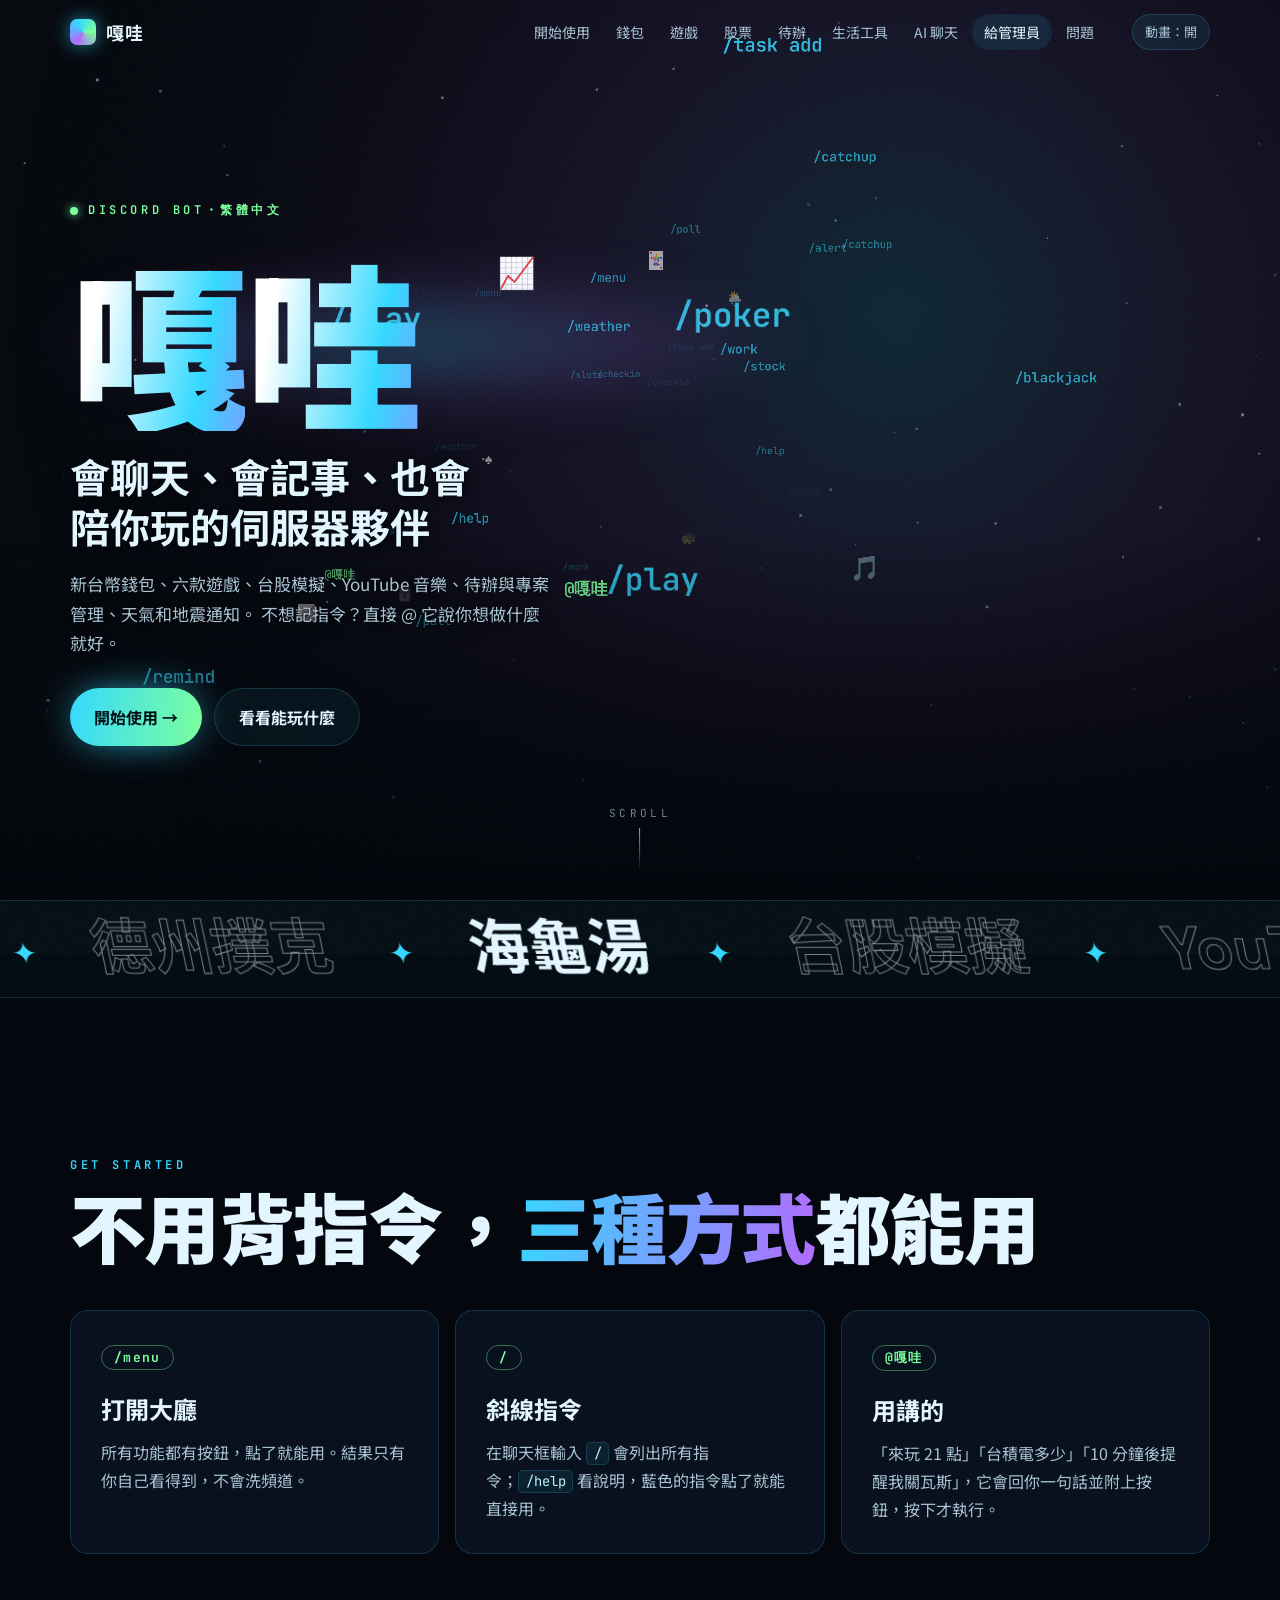
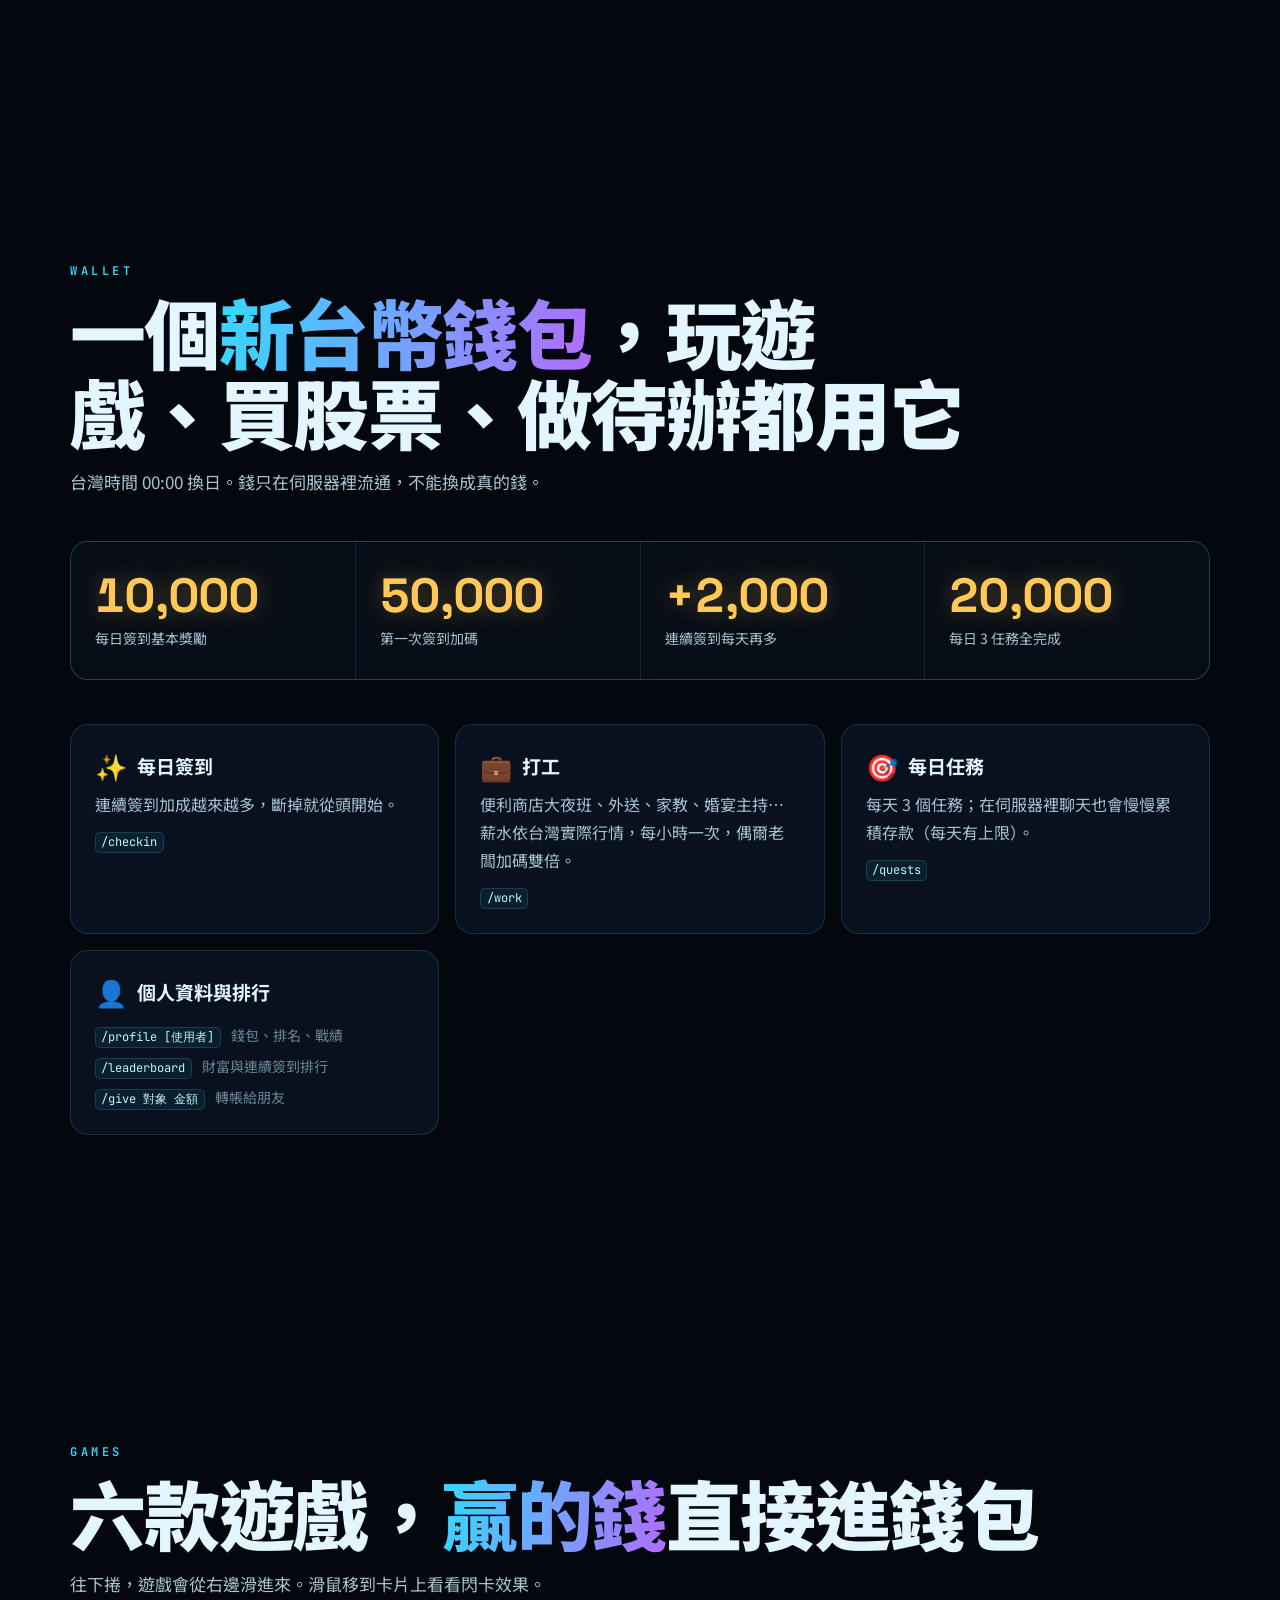
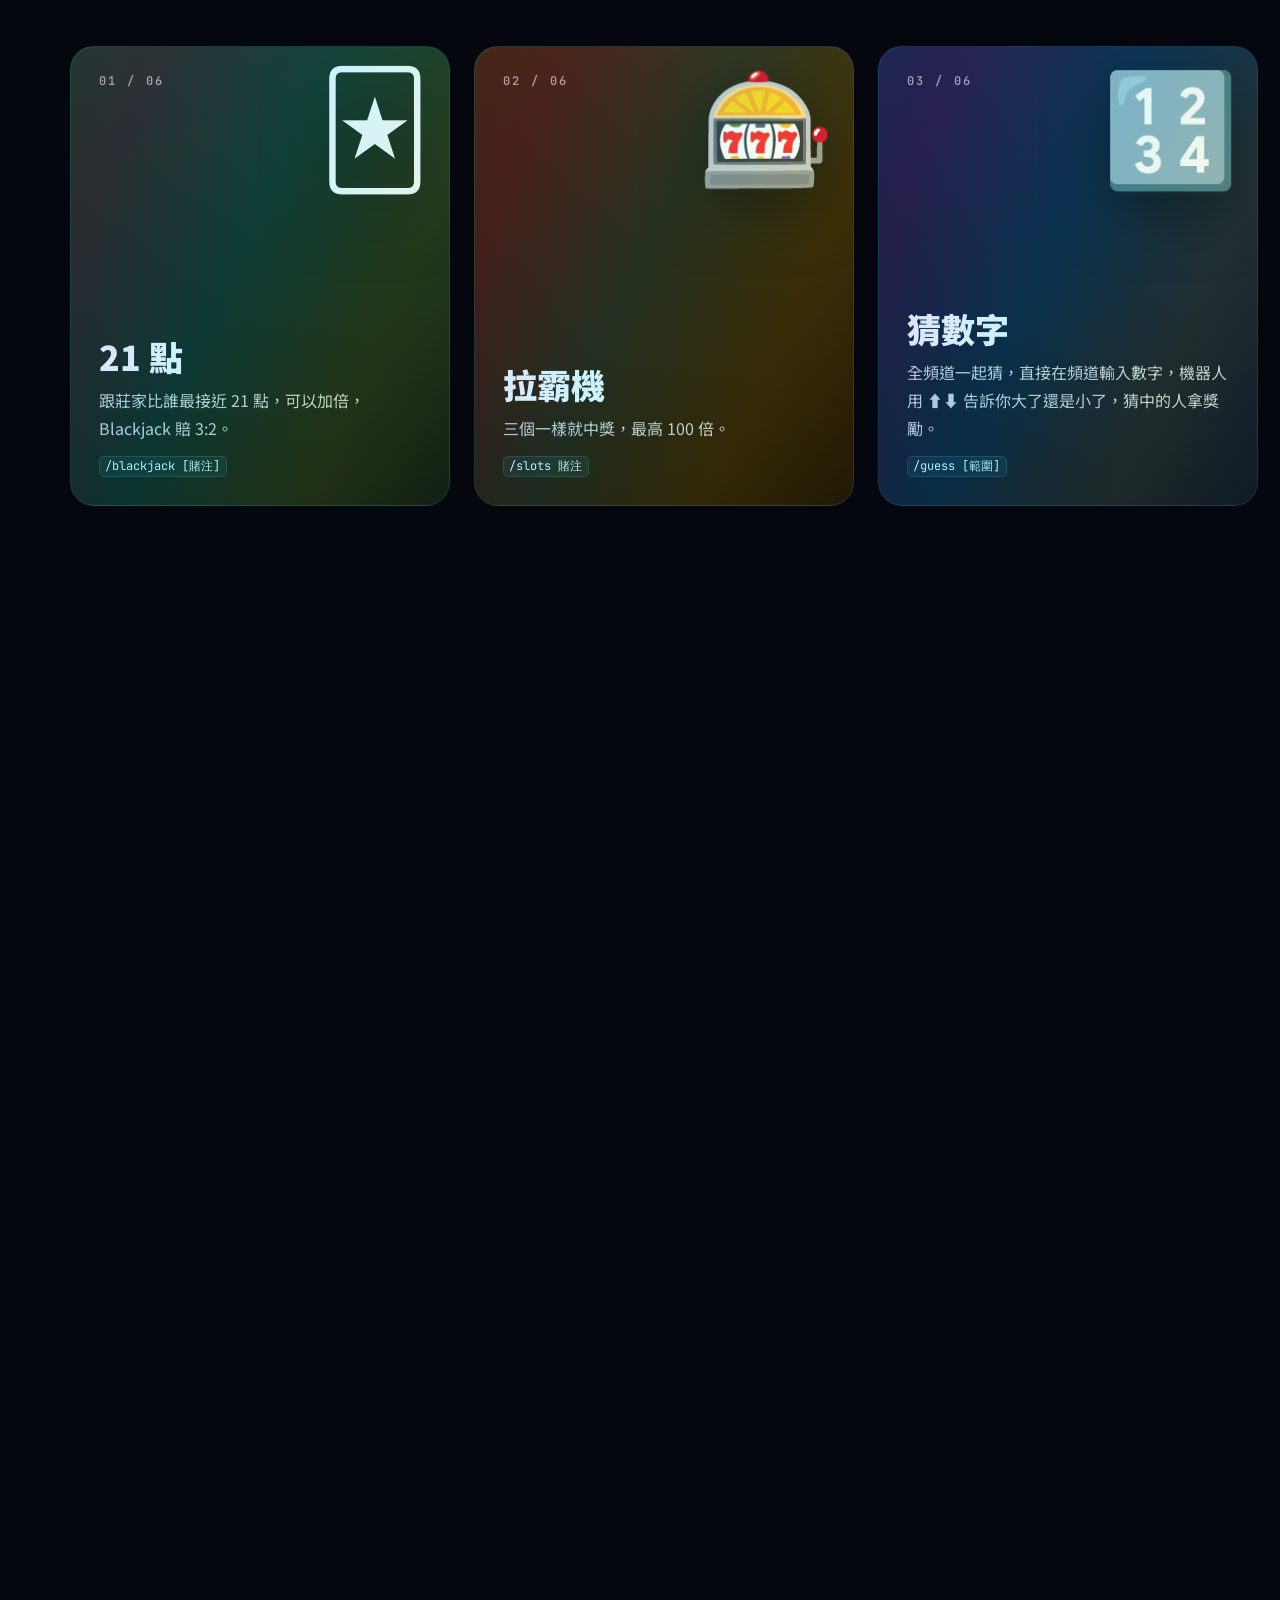
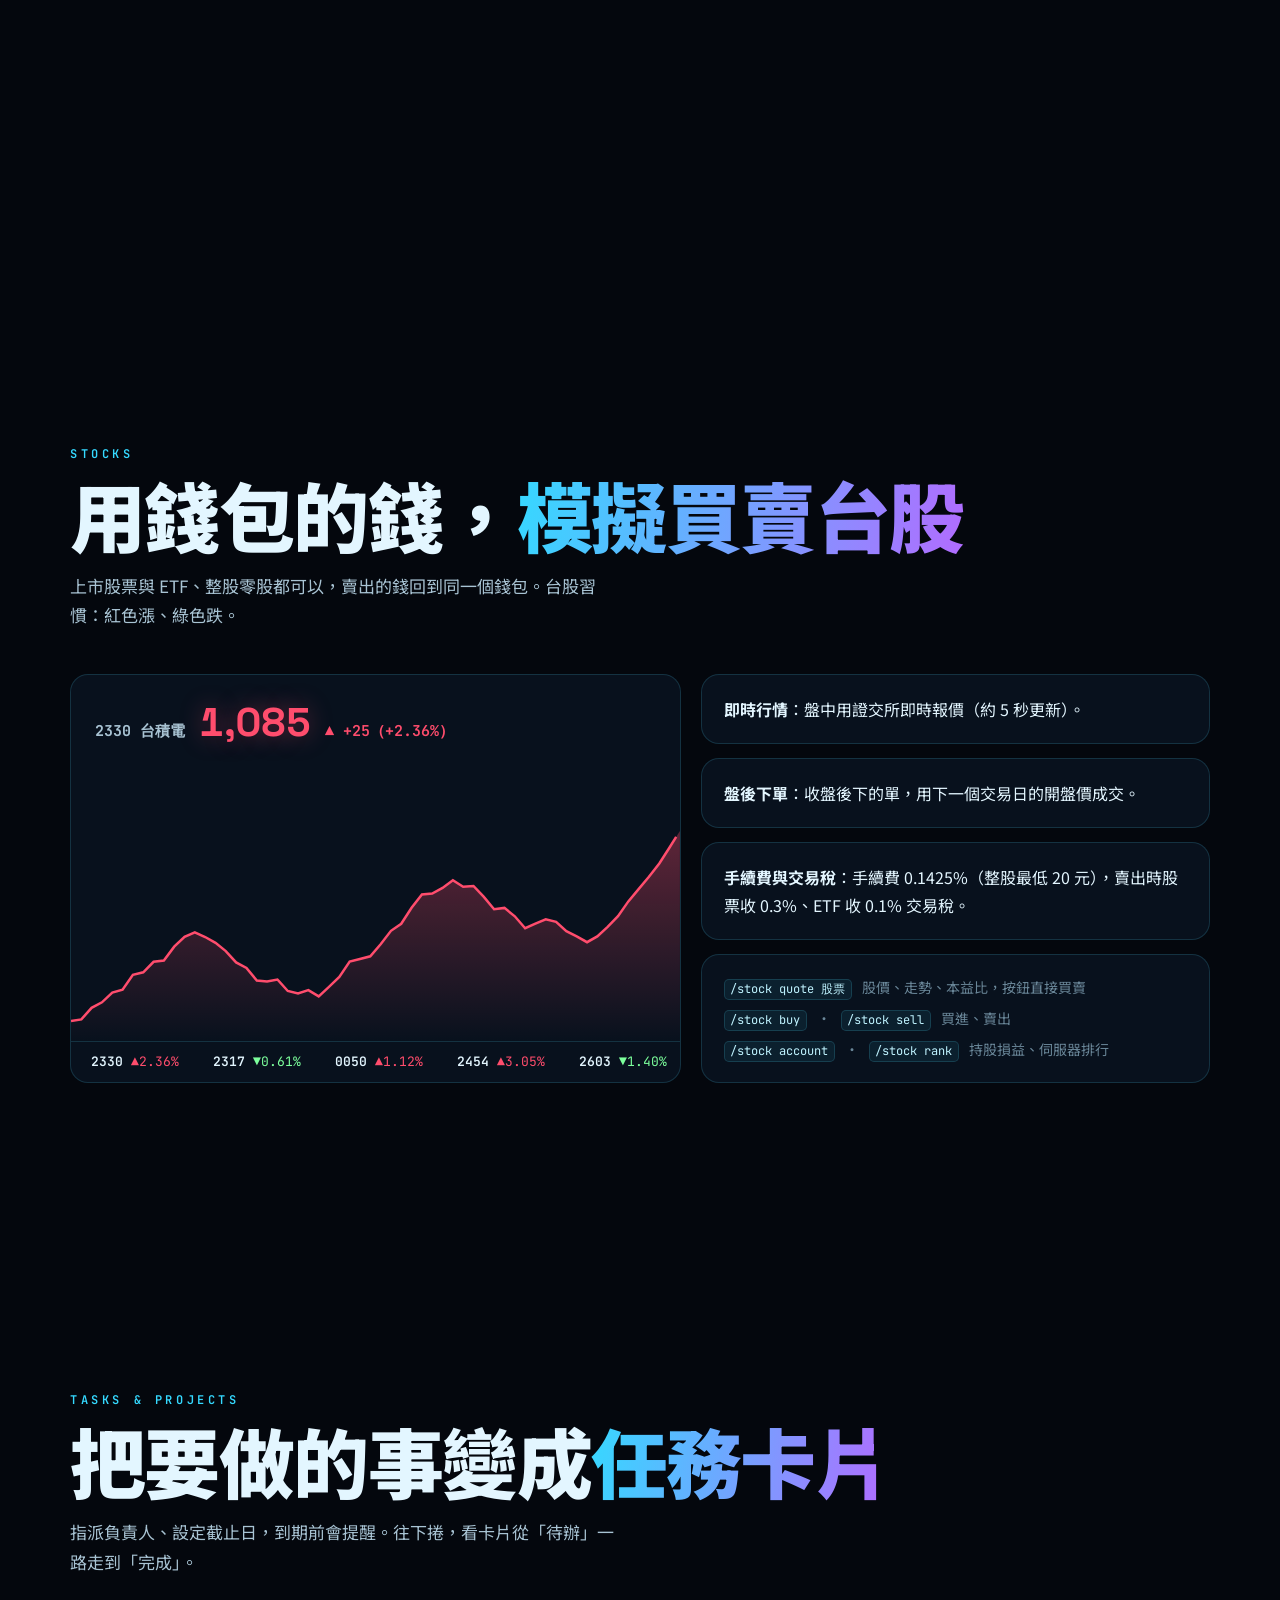
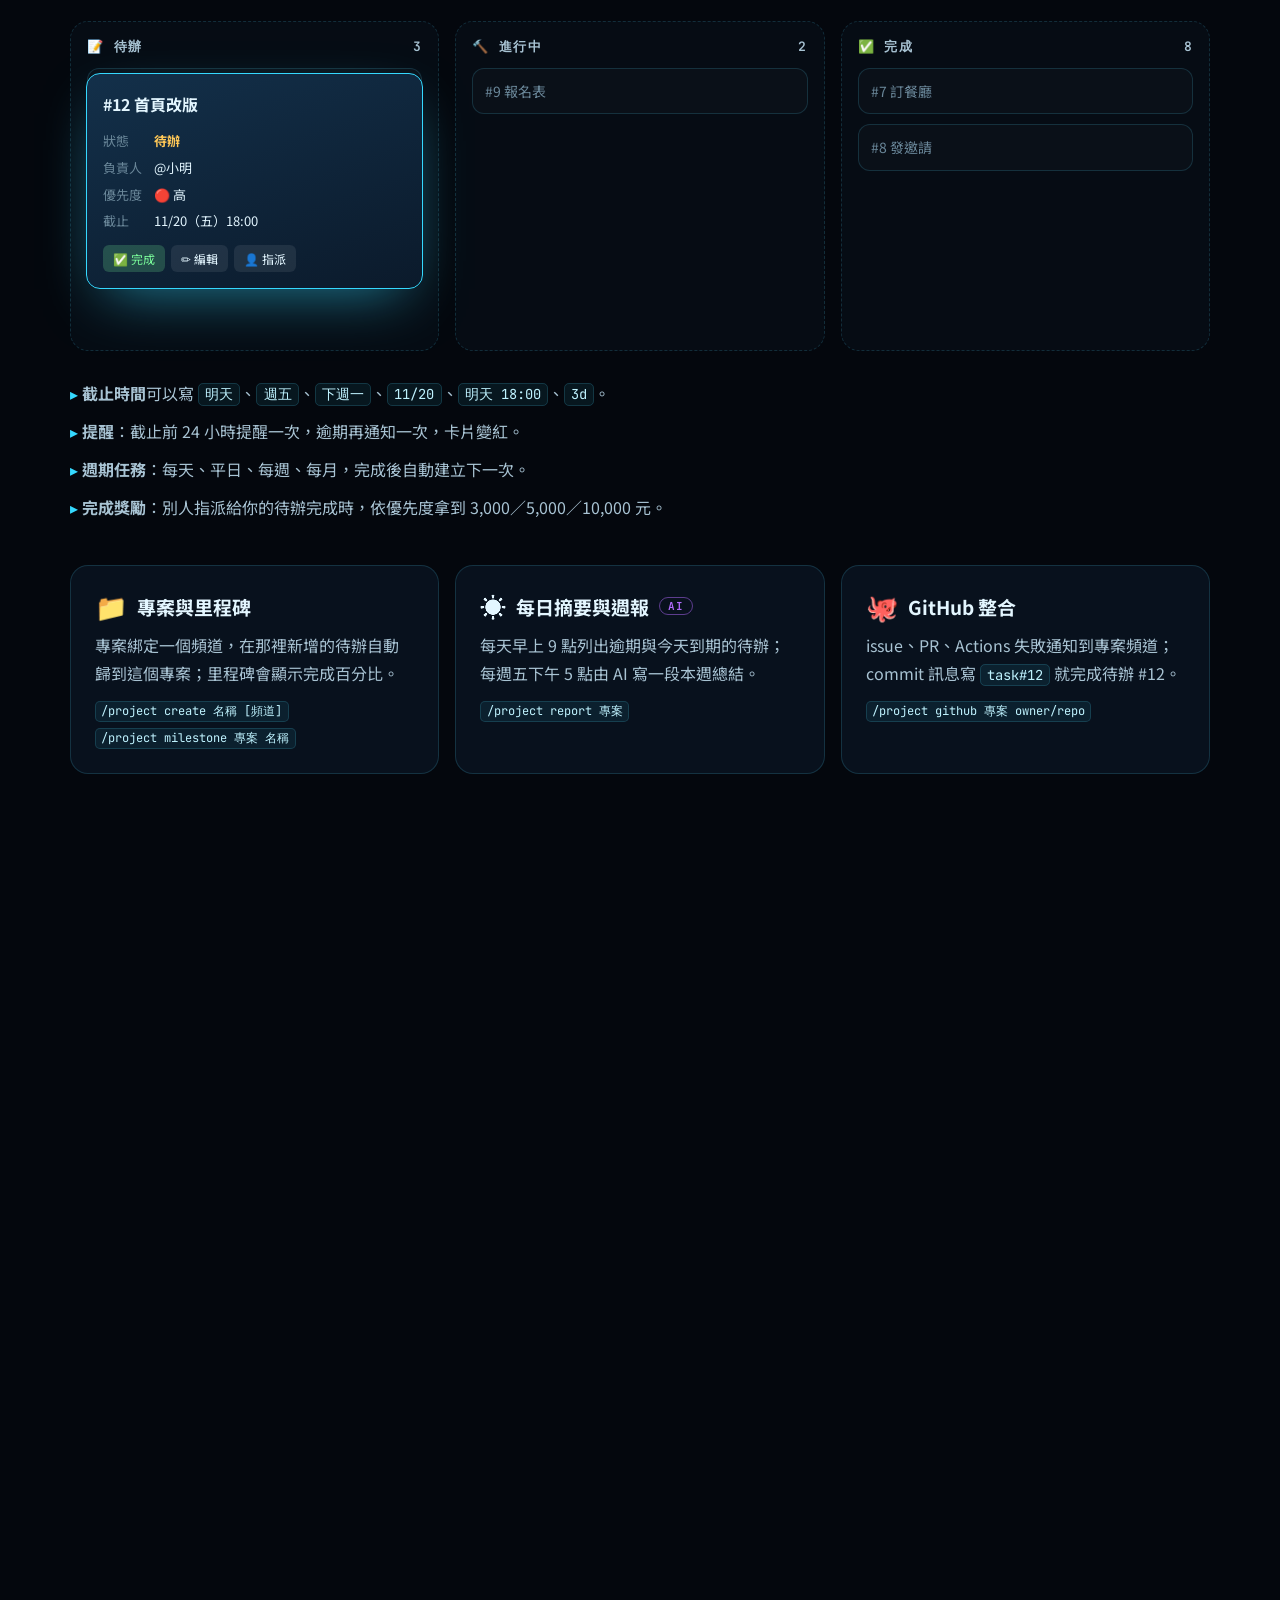
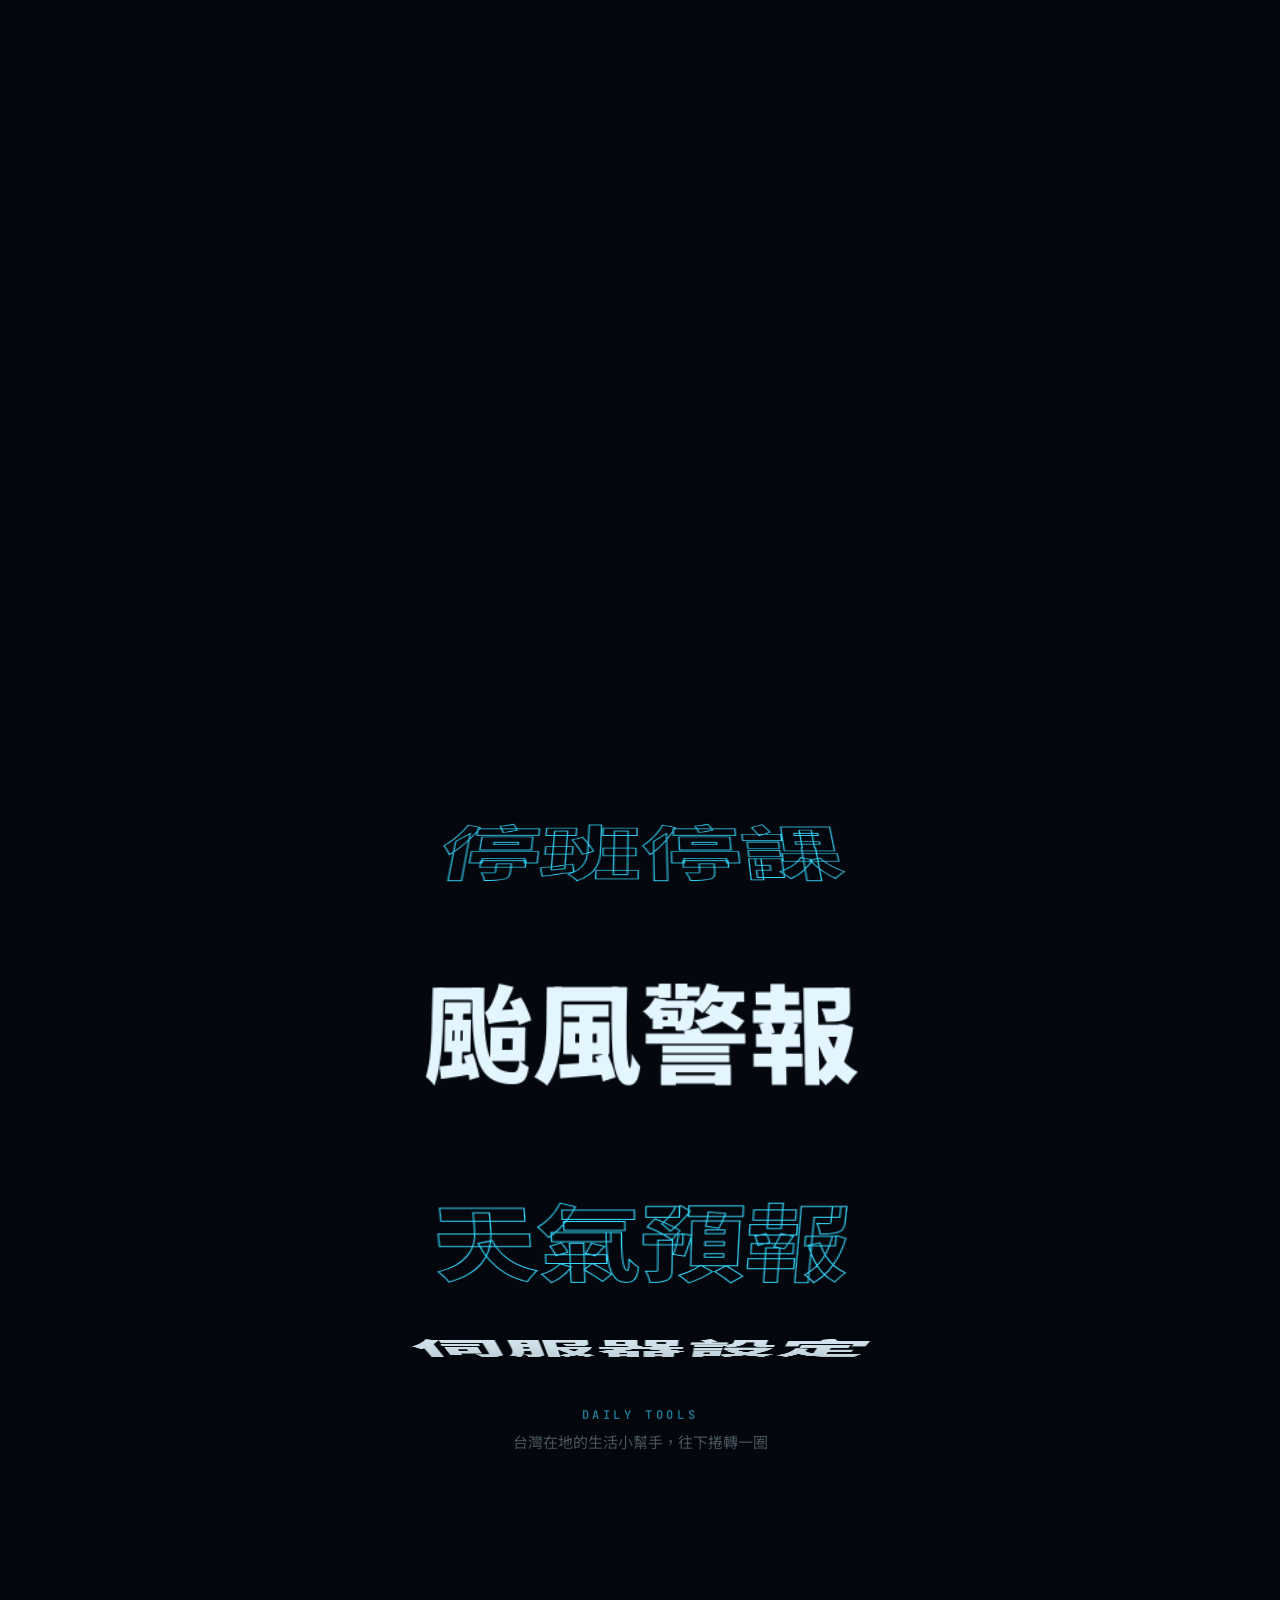
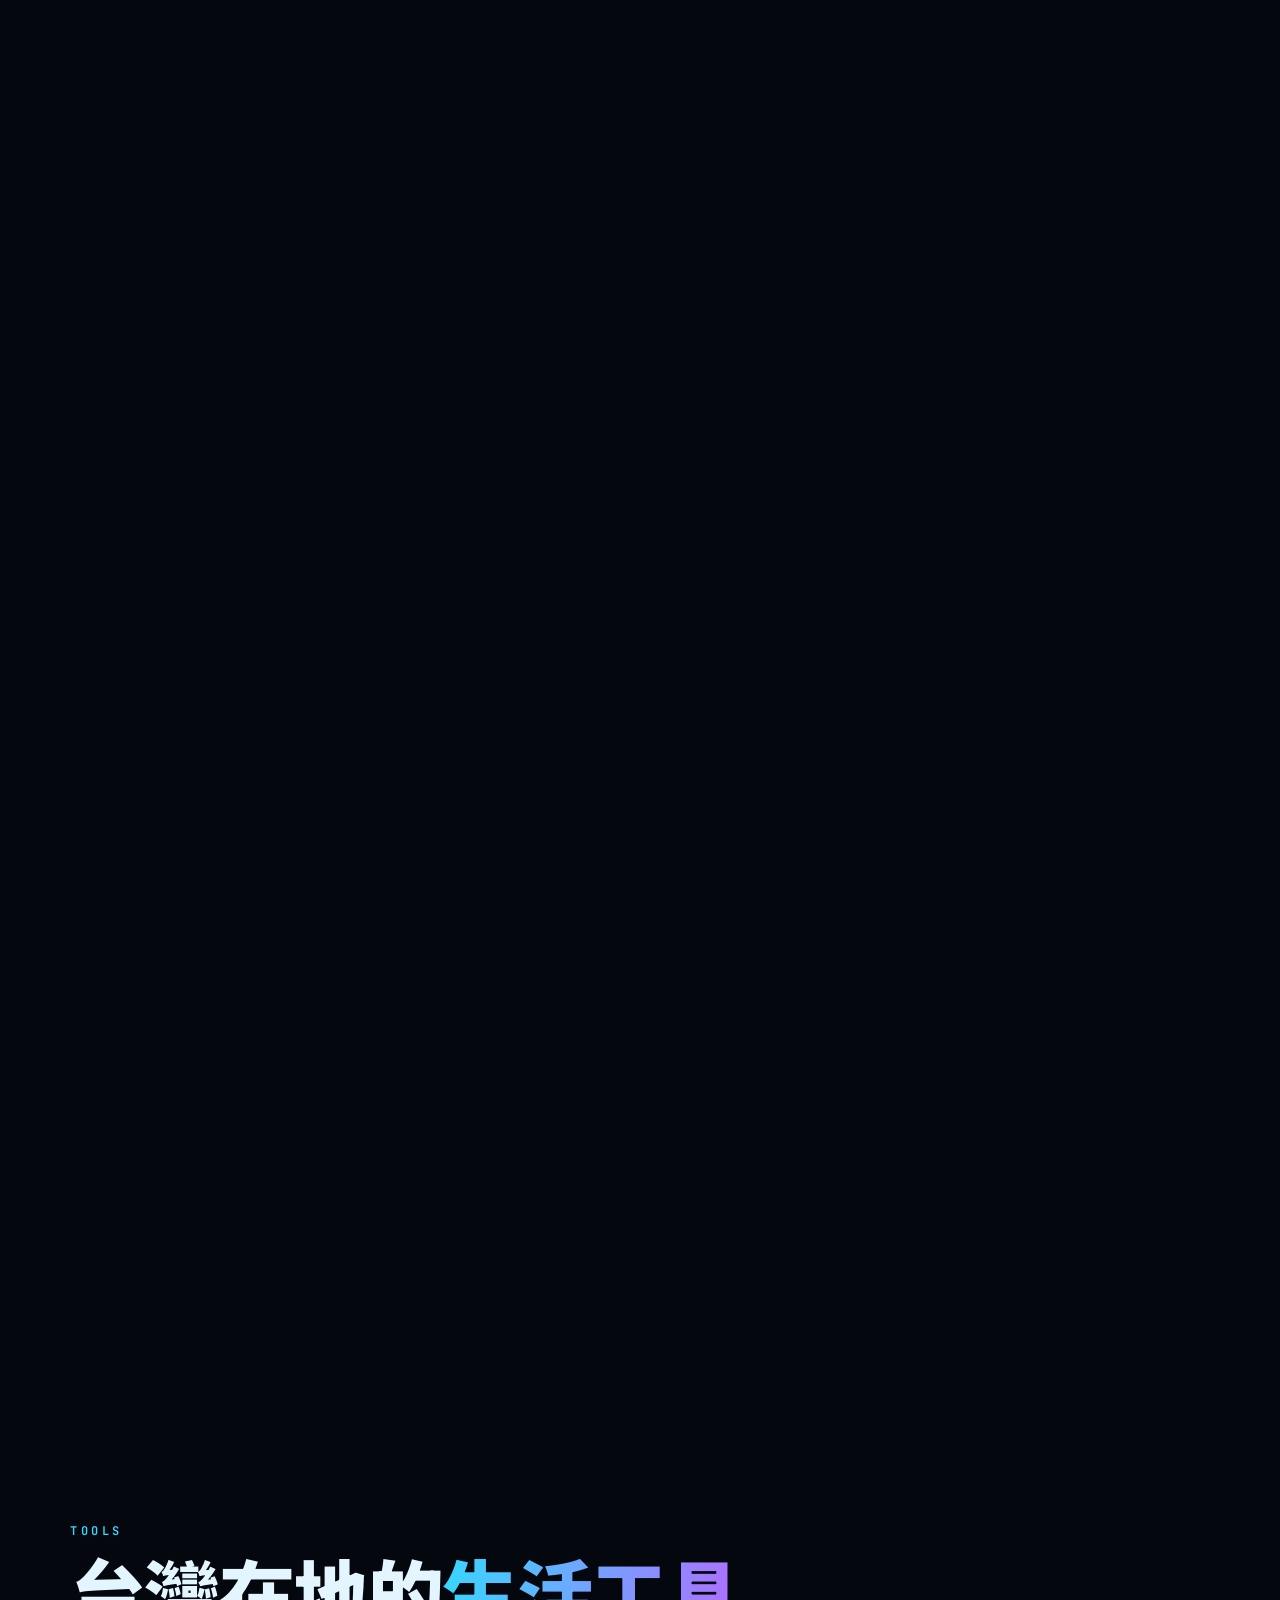
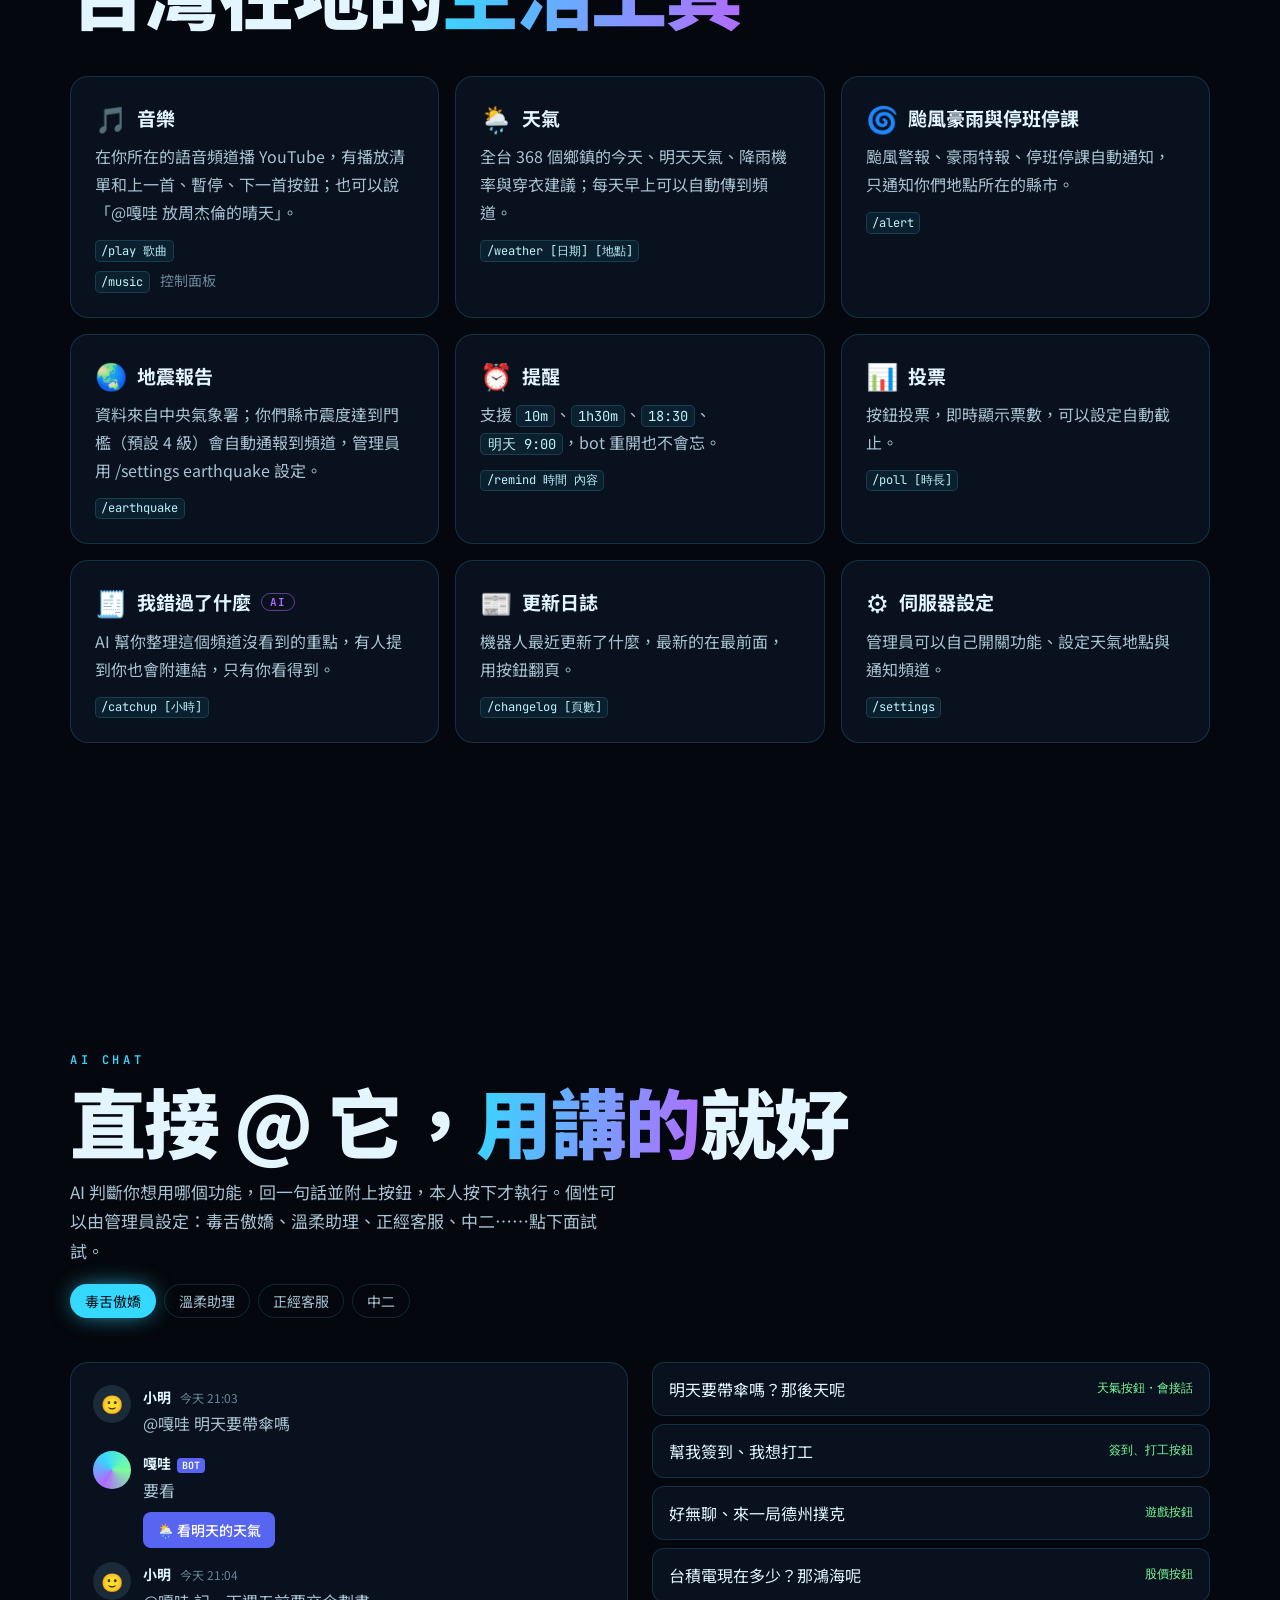
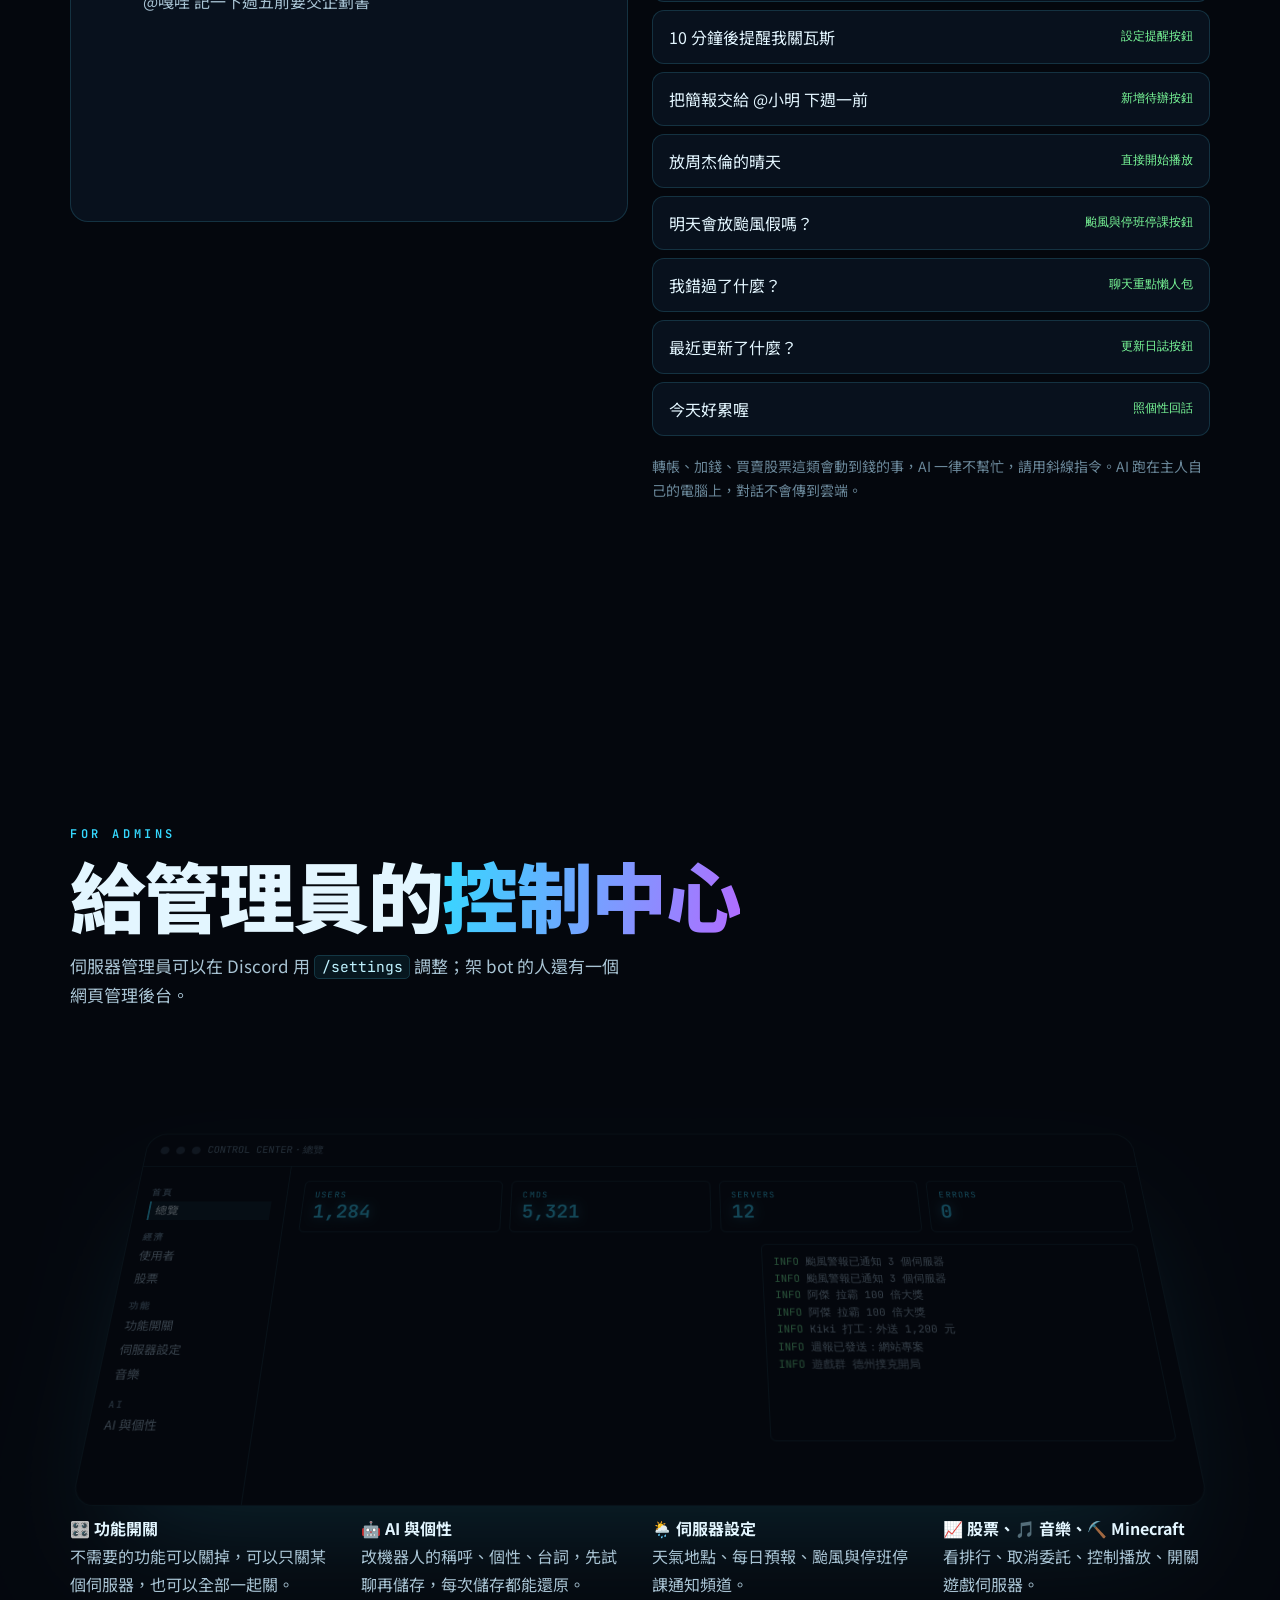
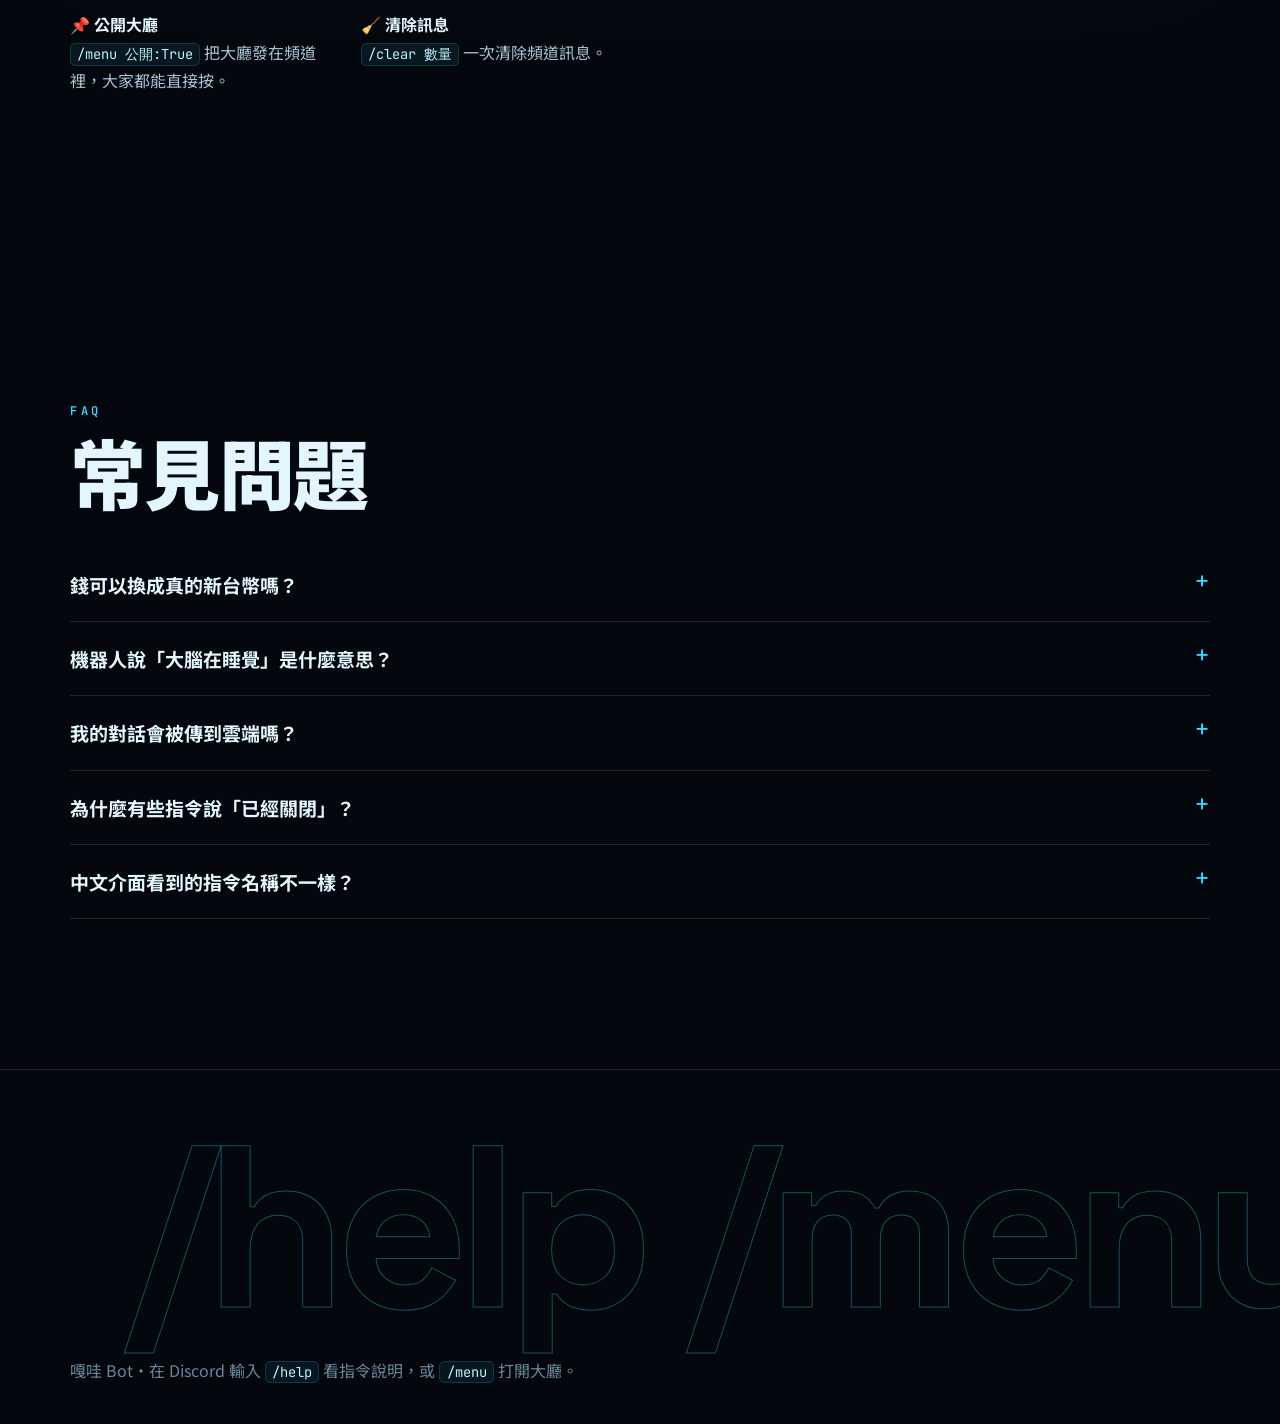
==== docs/index.html @ 21922764 "修正功能介紹網頁動畫卡頓 - 介紹網頁動畫更順：首頁漂浮指令、管理後台示意的全像球改用更省效能的畫法 - 捲到看不到的動畫、切到別的分頁時會自動暫停，不再在背景吃效能 - 移除卡片背後的即時模糊與全螢" ====
<!doctype html>
<html lang="zh-Hant-TW">
<head>
<meta charset="utf-8">
<meta name="viewport" content="width=device-width, initial-scale=1, viewport-fit=cover">
<title>嘎哇 Bot 功能介紹</title>
<meta name="description" content="嘎哇是一個繁體中文 Discord 機器人：新台幣錢包、六款遊戲、台股模擬、音樂、待辦與專案管理、天氣與地震通知，還能 @ 它用講的叫功能，個性可以自己設定。">
<meta name="theme-color" content="#04070d">
<link rel="preconnect" href="https://fonts.googleapis.com">
<link rel="preconnect" href="https://fonts.gstatic.com" crossorigin>
<link rel="stylesheet" href="https://fonts.googleapis.com/css2?family=Noto+Sans+TC:wght@400;500;700;900&family=Space+Grotesk:wght@500;700&family=JetBrains+Mono:wght@400;600&display=swap">
<script>
/* 動畫偏好：自己選過就照選的；沒選過就跟系統的「減少動態效果」。html.rm = 簡化動畫 */
(function () {
  var saved = null; try { saved = localStorage.getItem("motion"); } catch (e) {}
  var sys = matchMedia("(prefers-reduced-motion: reduce)").matches, cl = document.documentElement.classList;
  if (saved === "off" || (saved !== "on" && sys)) cl.add("rm");
  if (sys && saved !== "on" && saved !== "off") cl.add("rm-sys");
})();
</script>
<style>
/* 版面：深色太空控制中心。首頁大字＋漂浮指令場景，往下是一連串捲動驅動的段落（橫向遊戲展示、任務卡片移動、3D 圓柱文字）。
   動畫用 GSAP ScrollTrigger；JS 或 CDN 失敗時所有內容照樣完整顯示（動畫只用 from，不預先藏內容）。 */
:root {
  --bg: #04070d;
  --bg-2: #070d17;
  --surface: rgba(10, 20, 33, .82);
  --line: rgba(80, 220, 255, .16);
  --text: #e3f6ff;
  --text-2: #a8c3d3;
  --muted: #6a8799;
  --cyan: #35d9ff;
  --lime: #7cff9c;
  --violet: #b26bff;
  --gold: #ffc857;
  --rose: #ff4d6d;
  --display: "Space Grotesk", "Noto Sans TC", system-ui, sans-serif;
  --sans: "Noto Sans TC", "PingFang TC", "Microsoft JhengHei", system-ui, sans-serif;
  --mono: "JetBrains Mono", ui-monospace, Consolas, monospace;
  --ease: cubic-bezier(.16, 1, .3, 1);
  color-scheme: dark;
}
* { box-sizing: border-box; }
html { scroll-padding-top: 80px; }
html.lenis, html.lenis body { height: auto; }
.lenis.lenis-smooth { scroll-behavior: auto !important; }
body { margin: 0; background: var(--bg); color: var(--text); font: 16px/1.75 var(--sans); overflow-x: hidden; }
body::before { content: ""; position: fixed; inset: 0 0 auto; height: env(safe-area-inset-top, 0px); z-index: 60; background: var(--bg); }
::selection { background: rgba(53, 217, 255, .35); }
a { color: var(--cyan); }
code { font: .86em/1.4 var(--mono); background: rgba(53, 217, 255, .08); border: 1px solid var(--line); color: #bff3ff; padding: .1em .45em; border-radius: 5px; white-space: nowrap; }
.wrap { max-width: 1180px; margin: 0 auto; padding-left: max(20px, env(safe-area-inset-left, 0px)); padding-right: max(20px, env(safe-area-inset-right, 0px)); }
.grain { position: fixed; inset: -6%; z-index: 1; will-change: transform; contain: strict; pointer-events: none; opacity: .05;
  background-image: url("data:image/svg+xml,%3Csvg xmlns='http://www.w3.org/2000/svg' width='160' height='160'%3E%3Cfilter id='n'%3E%3CfeTurbulence type='fractalNoise' baseFrequency='.9' numOctaves='3' stitchTiles='stitch'/%3E%3C/filter%3E%3Crect width='100%25' height='100%25' filter='url(%23n)'/%3E%3C/svg%3E");
  animation: grain 1s steps(6) infinite; }
@keyframes grain { 0% { transform: translate(0, 0); } 33% { transform: translate(-3%, 2%); } 66% { transform: translate(2%, -3%); } 100% { transform: translate(-1%, 1%); } }
:focus-visible { outline: 2px solid var(--cyan); outline-offset: 3px; }

/* ---------- 載入畫面 ---------- */
.loader { position: fixed; inset: 0; z-index: 90; display: grid; place-items: center; pointer-events: none; }
.loader .half { position: absolute; left: 0; right: 0; height: 50.5%; background: #020409; }
.loader .half.top { top: 0; border-bottom: 1px solid rgba(53, 217, 255, .4); }
.loader .half.bottom { bottom: 0; }
.loader .count { position: relative; font: 700 clamp(48px, 10vw, 120px)/1 var(--display); color: transparent; -webkit-text-stroke: 1px var(--cyan); letter-spacing: -.02em; }
.no-js .loader, .loaded .loader { display: none; }

/* ---------- 游標與捲動進度 ---------- */
.cursor, .cursor-ring { position: fixed; left: 0; top: 0; z-index: 80; pointer-events: none; border-radius: 50%; opacity: 0; transition: opacity .3s; }
.cursor { width: 8px; height: 8px; margin: -4px; background: var(--cyan); box-shadow: 0 0 12px var(--cyan); }
.cursor-ring { width: 40px; height: 40px; margin: -20px; border: 1px solid rgba(53, 217, 255, .6); transition: opacity .3s, width .3s var(--ease), height .3s var(--ease), margin .3s var(--ease), background .3s; }
.has-cursor .cursor, .has-cursor .cursor-ring { opacity: 1; }
.cursor-ring.hover { width: 72px; height: 72px; margin: -36px; background: rgba(53, 217, 255, .1); border-color: var(--cyan); }
.progress { position: fixed; left: 0; top: env(safe-area-inset-top, 0px); height: 2px; width: 100%; z-index: 70; transform-origin: 0 50%; transform: scaleX(0);
  background: linear-gradient(90deg, var(--violet), var(--cyan), var(--lime)); box-shadow: 0 0 12px var(--cyan); }

/* ---------- 導覽 ---------- */
.nav { position: fixed; top: env(safe-area-inset-top, 0px); left: 0; right: 0; z-index: 50; transition: background .3s, border-color .3s; border-bottom: 1px solid transparent; }
.nav.solid { background: rgba(4, 7, 13, .78); backdrop-filter: blur(12px); border-color: var(--line); }
.nav .wrap { display: flex; align-items: center; gap: 18px; height: 64px; }
.brand { font: 700 18px var(--display); letter-spacing: .04em; color: var(--text); text-decoration: none; display: flex; align-items: center; gap: 10px; white-space: nowrap; }
.brand i { width: 26px; height: 26px; border-radius: 7px; background: conic-gradient(from 210deg, var(--violet), var(--cyan), var(--lime), var(--violet)); box-shadow: 0 0 18px rgba(53, 217, 255, .6); }
.nav-links { display: flex; gap: 2px; overflow-x: auto; scrollbar-width: none; flex: 1; justify-content: flex-end; }
.nav-links::-webkit-scrollbar { display: none; }
.nav-links a { color: var(--text-2); text-decoration: none; padding: 6px 12px; border-radius: 999px; font-size: 14px; white-space: nowrap; transition: color .2s, background .2s; }
.nav-links a:hover, .nav-links a.on { color: var(--text); background: rgba(53, 217, 255, .1); }

/* ---------- 首頁大字 ---------- */
.hero.off *, .hero.off *::before, .hero.off *::after { animation-play-state: paused !important; }
.hero { position: relative; min-height: min(100svh, 980px); display: grid; align-items: center; overflow: hidden; padding-block: 120px 80px; }
#field { position: absolute; inset: 0; width: 100%; height: 100%; z-index: 0; }
.hero::after { content: ""; position: absolute; inset: auto 0 0; height: 40%; background: linear-gradient(transparent, var(--bg)); z-index: 1; pointer-events: none; }
.hero .wrap { position: relative; z-index: 2; width: 100%; }
.eyebrow { font: 600 12px var(--mono); letter-spacing: .3em; text-transform: uppercase; color: var(--lime); display: inline-flex; gap: 10px; align-items: center; }
.eyebrow::before { content: ""; width: 8px; height: 8px; border-radius: 50%; background: var(--lime); box-shadow: 0 0 10px var(--lime); animation: blink 1.4s steps(1) infinite; }
@keyframes blink { 50% { opacity: .2; } }
.hero h1 { position: relative; isolation: isolate; margin: 26px 0 0; font: 900 clamp(64px, 14vw, 200px)/1.02 var(--sans); letter-spacing: -.02em; }
.hero h1::before { content: ""; position: absolute; z-index: -1; left: -4%; top: 8%; width: min(108%, 4.4em); height: 86%; border-radius: 40%; pointer-events: none;
  background: radial-gradient(closest-side, rgba(53, 217, 255, .28), rgba(178, 107, 255, .12) 60%, transparent); filter: blur(24px); transform: translateZ(0); }
.hero h1 .glow, .hero h1 .char { background: linear-gradient(100deg, #fff 10%, var(--cyan) 40%, var(--violet) 70%, var(--lime) 95%); background-size: 200% 100%;
  -webkit-background-clip: text; background-clip: text; color: transparent; animation: sheen 6s linear infinite; }
.hero h1 .char { display: inline-block; }
.hero h1 .char:nth-child(2) { animation-delay: -1.5s; }
@keyframes sheen { to { background-position: -200% 0; } }
.hero .tag { font: 700 clamp(22px, 3.4vw, 40px)/1.25 var(--sans); margin: 20px 0 0; max-width: 22ch; text-wrap: balance; }
.hero .tag, .hero .lead { text-shadow: 0 2px 18px var(--bg), 0 0 4px var(--bg); }
.hero .lead { color: var(--text-2); max-width: 54ch; margin: 18px 0 0; font-size: 17px; }
.cta { display: flex; gap: 12px; flex-wrap: wrap; margin-top: 30px; }
.btn { display: inline-flex; align-items: center; gap: 10px; padding: 14px 24px; border-radius: 999px; font-weight: 700; text-decoration: none; border: 1px solid var(--line);
  color: var(--text); background: rgba(53, 217, 255, .06); transition: background .3s, box-shadow .3s, border-color .3s; will-change: transform; }
.btn:hover { border-color: var(--cyan); box-shadow: 0 0 30px -6px var(--cyan); }
.btn.primary { background: linear-gradient(100deg, var(--cyan), var(--lime)); color: #021018; border: 0; box-shadow: 0 0 40px -10px var(--cyan); }
.scroll-hint { position: absolute; left: 50%; bottom: 28px; z-index: 2; transform: translateX(-50%); font: 11px var(--mono); letter-spacing: .3em; color: var(--muted); display: grid; justify-items: center; gap: 8px; }
.scroll-hint i { width: 1px; height: 44px; background: linear-gradient(var(--cyan), transparent); animation: drip 1.8s var(--ease) infinite; transform-origin: top; }
@keyframes drip { 0% { transform: scaleY(0); } 60% { transform: scaleY(1); opacity: 1; } 100% { transform: scaleY(1); opacity: 0; } }

/* ---------- 跑馬燈 ---------- */
.marquee { position: relative; z-index: 2; overflow: hidden; border-block: 1px solid var(--line); background: rgba(53, 217, 255, .03); padding-block: 18px; }
.marquee .track { display: flex; width: max-content; will-change: transform; }
.marquee span { font: 700 clamp(28px, 5vw, 60px)/1 var(--display); padding-inline: 28px; white-space: nowrap; color: transparent; -webkit-text-stroke: 1px rgba(227, 246, 255, .5); }
.marquee span:nth-child(3n+1) { color: var(--text); -webkit-text-stroke: 0; }
.marquee span::after { content: "✦"; color: var(--cyan); -webkit-text-stroke: 0; margin-left: 56px; font-size: .5em; vertical-align: middle; }

/* ---------- 段落共用 ---------- */
section.block { position: relative; z-index: 2; padding-block: clamp(80px, 12vw, 150px); }
.kicker { font: 600 12px var(--mono); letter-spacing: .3em; color: var(--cyan); text-transform: uppercase; }
h2.title { margin: 10px 0 0; font: 900 clamp(36px, 6vw, 76px)/1.05 var(--sans); letter-spacing: -.02em; text-wrap: balance; }
h2.title em { font-style: normal; background: linear-gradient(100deg, var(--cyan), var(--violet)); -webkit-background-clip: text; background-clip: text; color: transparent; }
.sub { color: var(--text-2); max-width: 62ch; font-size: 17px; margin: 16px 0 0; }
.split-line { display: block; overflow: hidden; }
.card { position: relative; background: var(--surface); border: 1px solid var(--line); border-radius: 18px; padding: 24px; overflow: hidden;
  transition: border-color .3s, box-shadow .3s; min-width: 0; }
.card::before { content: ""; position: absolute; inset: 0; pointer-events: none; opacity: 0; transition: opacity .3s;
  background: radial-gradient(380px circle at var(--mx, 50%) var(--my, 0%), rgba(53, 217, 255, .14), transparent 60%); }
.card:hover { border-color: rgba(53, 217, 255, .45); box-shadow: 0 20px 60px -30px rgba(53, 217, 255, .6); }
.card:hover::before { opacity: 1; }
.card h3 { margin: 0 0 8px; font-size: 19px; display: flex; align-items: center; gap: 10px; }
.card p { margin: 0; color: var(--text-2); }
.emoji { font-size: 26px; line-height: 1; }
.tag-ai { font: 600 11px var(--mono); color: var(--violet); border: 1px solid rgba(178, 107, 255, .5); border-radius: 999px; padding: 1px 8px; letter-spacing: .08em; }
.cmds { list-style: none; padding: 0; margin: 14px 0 0; display: grid; gap: 6px; }
.cmds li { display: flex; flex-wrap: wrap; gap: 4px 10px; align-items: baseline; font-size: 14px; color: var(--muted); }
.grid { display: grid; gap: 16px; grid-template-columns: repeat(auto-fill, minmax(min(100%, 300px), 1fr)); margin-top: 44px; }

/* ---------- 開始使用 ---------- */
.ways { display: grid; gap: 16px; grid-template-columns: repeat(3, minmax(0, 1fr)); margin-top: 44px; }
.way { padding: 30px; }
.way .icon { font: 700 13px var(--mono); color: var(--lime); letter-spacing: .1em; display: inline-block; border: 1px solid rgba(124, 255, 156, .4); border-radius: 999px; padding: 3px 12px; margin-bottom: 18px; }
.way h3 { font-size: 24px; }

/* ---------- 錢包數字 ---------- */
.stats { display: grid; grid-template-columns: repeat(4, minmax(0, 1fr)); gap: 1px; margin-top: 44px; border: 1px solid var(--line); border-radius: 18px; overflow: hidden; background: var(--line); }
.stat { background: var(--bg-2); padding: 28px 24px; }
.stat b { display: block; font: 700 clamp(30px, 4vw, 48px)/1.1 var(--display); color: var(--gold); text-shadow: 0 0 24px rgba(255, 200, 87, .35); font-variant-numeric: tabular-nums; }
.stat span { color: var(--text-2); font-size: 14px; }

/* ---------- 遊戲：橫向展示 ---------- */
.games-pin { position: relative; z-index: 2; overflow: hidden; }
.games-head { padding-top: clamp(80px, 12vw, 150px); }
.games-track { display: flex; gap: 24px; padding: 48px max(20px, calc((100vw - 1180px) / 2 + 20px)) clamp(80px, 10vw, 120px); width: max-content; will-change: transform; }
.game { position: relative; width: min(78vw, 380px); min-height: 460px; border-radius: 24px; padding: 28px; display: flex; flex-direction: column; justify-content: flex-end; overflow: hidden;
  border: 1px solid var(--line); background: var(--g, linear-gradient(160deg, #10263a, #0a1220)); transform-style: preserve-3d; transition: transform .2s ease-out; flex: none; }
.game::after { content: ""; position: absolute; inset: 0; pointer-events: none; opacity: .22;
  background: linear-gradient(115deg, transparent 20%, rgba(255, 0, 180, .45) 36%, rgba(0, 220, 255, .45) 48%, rgba(255, 240, 0, .4) 60%, transparent 76%);
  background-size: 250% 250%; background-position: var(--hx, 50%) var(--hy, 50%); transition: opacity .3s; }
.game:hover::after { mix-blend-mode: color-dodge; opacity: .4; }
.game .big { position: absolute; top: 18px; right: 18px; font-size: 110px; line-height: 1; filter: drop-shadow(0 20px 30px rgba(0, 0, 0, .5)); transform: translateZ(60px); }
.game .n { position: absolute; top: 26px; left: 28px; font: 600 12px var(--mono); color: rgba(255, 255, 255, .6); letter-spacing: .2em; }
.game h3 { margin: 0; font: 900 34px/1.1 var(--sans); }
.game p { color: rgba(227, 246, 255, .82); margin: 10px 0 0; }
.game .cmds li { color: rgba(227, 246, 255, .6); }

/* ---------- 股票 ---------- */
.stock-grid { display: grid; grid-template-columns: minmax(0, 1.2fr) minmax(0, 1fr); gap: 20px; margin-top: 44px; align-items: stretch; }
.chart-card { padding: 0; display: flex; flex-direction: column; }
.chart-card .quote { display: flex; align-items: baseline; gap: 14px; padding: 22px 24px 0; flex-wrap: wrap; }
.chart-card .sym { font: 700 15px var(--mono); color: var(--text-2); }
.chart-card .px { font: 700 40px var(--display); color: var(--rose); text-shadow: 0 0 24px rgba(255, 77, 109, .4); font-variant-numeric: tabular-nums; }
.chart-card .chg { font: 600 15px var(--mono); color: var(--rose); }
.chart-card svg { width: 100%; height: 240px; display: block; margin-top: auto; }
.chart-card .line { stroke-dasharray: 1; }
.tape { overflow: hidden; border-top: 1px solid var(--line); font: 13px/40px var(--mono); white-space: nowrap; color: var(--muted); }
.tape div { display: inline-flex; gap: 34px; animation: tape 30s linear infinite; padding-left: 20px; }
.tape b { color: var(--text); font-weight: 600; }
.up { color: var(--rose); } .down { color: var(--lime); }
@keyframes tape { to { transform: translateX(-50%); } }
.rules { display: grid; gap: 14px; }
.rules .card { padding: 20px 22px; }
.rules strong { color: var(--text); }

/* ---------- 待辦：卡片在三欄之間移動 ---------- */
.kanban-pin { position: relative; }
.kanban { display: grid; grid-template-columns: repeat(3, minmax(0, 1fr)); gap: 16px; margin-top: 44px; position: relative; }
.col { border: 1px dashed var(--line); border-radius: 18px; padding: 16px; min-height: 330px; background: rgba(10, 20, 33, .4); }
.col h4 { margin: 0 0 12px; font: 600 13px var(--mono); letter-spacing: .1em; color: var(--text-2); display: flex; justify-content: space-between; }
.ghost { border: 1px solid var(--line); border-radius: 12px; padding: 10px 12px; margin-bottom: 10px; color: var(--muted); font-size: 14px; background: rgba(255, 255, 255, .02); }
.task-card { position: absolute; top: 52px; left: 16px; width: calc((100% - 32px) / 3 - 32px); z-index: 3; border-radius: 14px; padding: 16px; background: linear-gradient(160deg, #13304a, #0b1a2b);
  border: 1px solid var(--cyan); box-shadow: 0 20px 60px -20px rgba(53, 217, 255, .6); will-change: transform; }
.task-card .t { font-weight: 700; display: flex; gap: 8px; align-items: center; }
.task-card dl { display: grid; grid-template-columns: auto 1fr; gap: 4px 12px; margin: 12px 0; font-size: 13px; }
.task-card dt { color: var(--muted); } .task-card dd { margin: 0; }
.task-card .status { color: var(--gold); font-weight: 700; }
.task-card .btns { display: flex; gap: 6px; flex-wrap: wrap; }
.task-card .btns span { font-size: 12px; padding: 3px 10px; border-radius: 6px; background: rgba(255, 255, 255, .08); }
.task-card .btns .go { background: rgba(124, 255, 156, .2); color: var(--lime); }
.reward { position: absolute; z-index: 4; right: 24px; top: 20px; font: 700 15px var(--mono); color: var(--gold); opacity: 0; text-shadow: 0 0 20px var(--gold); }
.task-notes { display: grid; gap: 10px; margin: 28px 0 0; padding: 0; list-style: none; color: var(--text-2); }
.task-notes li::before { content: "▸ "; color: var(--cyan); }

/* ---------- 3D 圓柱文字 ---------- */
.cylinder { position: relative; z-index: 2; height: 260vh; }
.cyl-stage { position: sticky; top: 0; height: 100vh; display: grid; place-items: center; overflow: hidden; perspective: 1100px; }
.cyl { position: relative; transform-style: preserve-3d; width: 1px; height: 1px; }
.cyl span { position: absolute; left: 50%; top: 50%; white-space: nowrap; font: 900 clamp(34px, 6.4vw, 92px)/1 var(--sans); backface-visibility: hidden; -webkit-backface-visibility: hidden;
  transform: translate(-50%, -50%) rotateX(var(--a)) translateZ(var(--r, 300px)); color: var(--text); }
.cyl span:nth-child(odd) { color: transparent; -webkit-text-stroke: 1px var(--cyan); }
.cyl-caption { position: absolute; bottom: 6vh; left: 0; right: 0; text-align: center; color: var(--text-2); font-size: 15px; padding-inline: 20px; display: grid; gap: 6px; justify-items: center; }
.cyl-stage::before, .cyl-stage::after { content: ""; position: absolute; left: 0; right: 0; height: 22vh; z-index: 2; pointer-events: none; }
.cyl-stage::before { top: 0; background: linear-gradient(var(--bg), transparent); }
.cyl-stage::after { bottom: 0; background: linear-gradient(transparent, var(--bg)); }

/* ---------- AI 聊天 ---------- */
.ai-grid { display: grid; grid-template-columns: minmax(0, 1fr) minmax(0, 1fr); gap: 24px; margin-top: 44px; align-items: start; }
.chat { padding: 22px; display: grid; gap: 14px; min-height: 460px; align-content: start; }
.msg { display: flex; gap: 12px; align-items: flex-start; }
.av { width: 38px; height: 38px; border-radius: 50%; flex: none; display: grid; place-items: center; background: #1c2b3a; font-size: 18px; }
.msg.bot .av { background: conic-gradient(from 210deg, var(--violet), var(--cyan), var(--lime), var(--violet)); }
.who { font-weight: 700; font-size: 14px; } .who small { color: var(--muted); font-weight: 400; margin-left: 6px; font-size: 12px; }
.who .botbadge { font: 600 10px var(--mono); background: #5865f2; color: #fff; padding: 1px 5px; border-radius: 4px; margin-left: 6px; }
.bubble { color: var(--text-2); }
.fake-btn { display: inline-block; margin-top: 8px; padding: 6px 14px; border-radius: 8px; background: #5865f2; color: #fff; font-size: 14px; font-weight: 500; }
.typing { display: inline-flex; gap: 4px; } .typing i { width: 6px; height: 6px; border-radius: 50%; background: var(--muted); animation: dot 1s infinite; }
.typing i:nth-child(2) { animation-delay: .15s; } .typing i:nth-child(3) { animation-delay: .3s; }
@keyframes dot { 0%, 60%, 100% { transform: translateY(0); opacity: .4; } 30% { transform: translateY(-4px); opacity: 1; } }
.says { list-style: none; padding: 0; margin: 0; display: grid; gap: 8px; }
.says li { display: grid; grid-template-columns: minmax(0, 1fr) auto; gap: 12px; align-items: center; padding: 12px 16px; border: 1px solid var(--line); border-radius: 12px; background: var(--surface); transition: border-color .2s, transform .3s var(--ease); }
.says li:hover { border-color: var(--cyan); transform: translateX(6px); }
.says .q { color: var(--text); } .says .a { font: 12px var(--mono); color: var(--lime); text-align: right; }
.personas { display: flex; flex-wrap: wrap; gap: 8px; margin-top: 18px; }
.persona { font-size: 14px; padding: 6px 14px; border-radius: 999px; border: 1px solid var(--line); color: var(--text-2); background: none; cursor: pointer; font-family: inherit; transition: all .25s; }
.persona[aria-pressed="true"] { background: var(--cyan); color: #021018; border-color: transparent; box-shadow: 0 0 24px -6px var(--cyan); }
.note { color: var(--muted); font-size: 14px; margin-top: 18px; }

/* ---------- 管理後台預覽 ---------- */
.admin-shot { margin-top: 44px; border-radius: 22px; border: 1px solid var(--line); overflow: hidden; background: #030609; box-shadow: 0 60px 120px -50px rgba(53, 217, 255, .5); transform-origin: 50% 0; }
.admin-bar { display: flex; gap: 8px; align-items: center; padding: 12px 16px; border-bottom: 1px solid var(--line); font: 12px var(--mono); color: var(--muted); }
.admin-bar i { width: 10px; height: 10px; border-radius: 50%; background: #2a3946; }
.admin-body { display: grid; grid-template-columns: 170px minmax(0, 1fr); min-height: 380px; }
.admin-side { border-right: 1px solid var(--line); padding: 16px; display: grid; gap: 4px; align-content: start; font-size: 13px; color: var(--text-2); }
.admin-side b { font: 600 10px var(--mono); letter-spacing: .2em; color: var(--muted); margin-top: 10px; }
.admin-side span.on { color: #eafcff; box-shadow: inset 2px 0 0 var(--cyan); padding-left: 8px; background: rgba(53, 217, 255, .1); }
.admin-main { padding: 18px; display: grid; gap: 14px; grid-template-columns: minmax(0, 1.2fr) minmax(0, 1fr); align-content: start; }
.admin-main canvas { width: 100%; height: 220px; display: block; }
.admin-kpis { grid-column: 1 / -1; display: grid; grid-template-columns: repeat(4, minmax(0, 1fr)); gap: 10px; }
.admin-kpis div { border: 1px solid var(--line); border-radius: 6px; padding: 10px 12px; font: 10px var(--mono); color: var(--cyan); letter-spacing: .12em; }
.admin-kpis b { display: block; font: 600 22px var(--mono); color: var(--cyan); letter-spacing: 0; text-shadow: 0 0 14px rgba(53, 217, 255, .6); }
.admin-core { display: grid; place-items: center; }
.admin-term { font: 11.5px/1.7 var(--mono); color: var(--text-2); border: 1px solid var(--line); border-radius: 6px; padding: 10px 12px; align-self: stretch; overflow: hidden; }
.admin-term .ok { color: var(--lime); } .admin-term .err { color: var(--rose); }
.admin-list { display: grid; grid-template-columns: repeat(auto-fill, minmax(min(100%, 260px), 1fr)); gap: 12px 24px; margin: 36px 0 0; padding: 0; list-style: none; color: var(--text-2); }
.admin-list b { color: var(--text); display: block; }

/* ---------- 常見問題 ---------- */
.faq details { border-bottom: 1px solid var(--line); padding: 20px 0; }
.faq summary { cursor: pointer; font-size: 19px; font-weight: 700; list-style: none; display: flex; justify-content: space-between; gap: 16px; }
.faq summary::-webkit-details-marker { display: none; }
.faq summary::after { content: "+"; color: var(--cyan); font: 400 26px/1 var(--display); transition: transform .3s var(--ease); }
.faq details[open] summary::after { transform: rotate(45deg); }
.faq details p { color: var(--text-2); margin: 12px 0 0; max-width: 70ch; }

footer { position: relative; z-index: 2; border-top: 1px solid var(--line); padding-block: 60px calc(40px + env(safe-area-inset-bottom, 0px)); overflow: hidden; }
.big-foot { font: 900 clamp(70px, 18vw, 260px)/.85 var(--display); letter-spacing: -.05em; color: transparent; -webkit-text-stroke: 1px rgba(53, 217, 255, .35); white-space: nowrap; margin: 0 0 30px; }
footer p { color: var(--muted); margin: 0; }

/* ---------- 窄螢幕 ---------- */
@media (max-width: 900px) {
  .ways, .stock-grid, .ai-grid { grid-template-columns: minmax(0, 1fr); }
  .stats { grid-template-columns: repeat(2, minmax(0, 1fr)); }
  .nav-links { display: none; }
  .games-track { flex-direction: column; width: auto; padding-inline: max(20px, env(safe-area-inset-left, 0px)) max(20px, env(safe-area-inset-right, 0px)); }
  .game { width: 100%; min-height: 360px; }
  .kanban { grid-template-columns: minmax(0, 1fr); }
  .col { min-height: 0; }
  .task-card { position: relative; top: 0; left: 0; width: 100%; margin-top: 16px; }
  .admin-body { grid-template-columns: minmax(0, 1fr); }
  .admin-side { display: none; }
  .admin-main { grid-template-columns: minmax(0, 1fr); }
  .admin-kpis { grid-template-columns: repeat(2, minmax(0, 1fr)); }
  .cylinder { height: 200vh; }
}
/* 簡化動畫（系統開了「減少動態效果」或自己按了關閉） */
html.rm *, html.rm *::before, html.rm *::after { animation: none !important; transition: none !important; }
html.rm .grain, html.rm .cursor, html.rm .cursor-ring { display: none; }
html.rm .cylinder { height: auto; }
html.rm .cyl-stage { position: relative; height: auto; padding-block: 80px; perspective: none; }
html.rm .cyl { width: auto; height: auto; display: flex; flex-wrap: wrap; gap: 12px 24px; justify-content: center; padding-inline: 20px; }
html.rm .cyl span { position: static; transform: none; font-size: 32px; }
html.rm .cyl-caption { position: static; margin: 20px 0; }
html.rm .cyl-stage::before, html.rm .cyl-stage::after { display: none; }
/* 動畫開關與提示 */
.motion-toggle { flex: none; margin-left: 8px; background: rgba(53, 217, 255, .08); border: 1px solid var(--line); color: var(--text-2); border-radius: 999px;
  padding: 6px 12px; font: inherit; font-size: 13px; cursor: pointer; white-space: nowrap; }
.motion-toggle:hover { color: var(--text); border-color: rgba(53, 217, 255, .5); }
.motion-note { position: fixed; left: 50%; bottom: max(16px, env(safe-area-inset-bottom, 0px)); transform: translateX(-50%); z-index: 60;
  width: min(560px, calc(100% - 32px)); display: flex; gap: 12px; align-items: center; flex-wrap: wrap; padding: 14px 16px; border-radius: 16px;
  background: rgba(8, 16, 28, .94); border: 1px solid rgba(53, 217, 255, .35); box-shadow: 0 20px 60px -20px rgba(0, 0, 0, .8); font-size: 14px; color: var(--text-2); }
.motion-note p { margin: 0; flex: 1 1 240px; }
.motion-note button { font: inherit; font-weight: 700; border-radius: 999px; padding: 8px 16px; cursor: pointer; border: 1px solid var(--line); background: none; color: var(--text-2); }
.motion-note button.go { background: linear-gradient(135deg, #35d9ff, #8b5cff); color: #04070d; border: 0; }
</style>
</head>
<body class="no-js">
<div class="loader" aria-hidden="true"><div class="half top"></div><div class="half bottom"></div><div class="count">0</div></div>
<div class="grain" aria-hidden="true"></div>
<div class="cursor" aria-hidden="true"></div><div class="cursor-ring" aria-hidden="true"></div>
<div class="progress" aria-hidden="true"></div>

<nav class="nav" aria-label="主選單">
  <div class="wrap">
    <a class="brand" href="#top"><i aria-hidden="true"></i>嘎哇</a>
    <div class="nav-links">
      <a href="#start">開始使用</a><a href="#wallet">錢包</a><a href="#games">遊戲</a><a href="#stocks">股票</a>
      <a href="#tasks">待辦</a><a href="#tools">生活工具</a><a href="#ai">AI 聊天</a><a href="#admins">給管理員</a><a href="#faq">問題</a>
    </div>
    <button class="motion-toggle" id="motion-toggle" type="button"></button>
  </div>
</nav>

<header class="hero" id="top">
  <canvas id="field" aria-hidden="true"></canvas>
  <div class="wrap">
    <span class="eyebrow">Discord bot・繁體中文</span>
    <h1 id="hero-title"><span class="glow">嘎哇</span></h1>
    <p class="tag" id="hero-tag">會聊天、會記事、也會陪你玩的伺服器夥伴</p>
    <p class="lead" id="hero-lead">新台幣錢包、六款遊戲、台股模擬、YouTube 音樂、待辦與專案管理、天氣和地震通知。
      不想記指令？直接 @ 它說你想做什麼就好。</p>
    <div class="cta"><a class="btn primary magnetic" href="#start">開始使用 →</a><a class="btn magnetic" href="#games">看看能玩什麼</a></div>
  </div>
  <div class="scroll-hint" aria-hidden="true">SCROLL<i></i></div>
</header>

<div class="marquee" aria-hidden="true"><div class="track" id="marquee">
  <span>新台幣錢包</span><span>21 點</span><span>德州撲克</span><span>海龜湯</span><span>台股模擬</span><span>YouTube 音樂</span><span>待辦看板</span><span>颱風警報</span><span>AI 聊天</span>
  <span>新台幣錢包</span><span>21 點</span><span>德州撲克</span><span>海龜湯</span><span>台股模擬</span><span>YouTube 音樂</span><span>待辦看板</span><span>颱風警報</span><span>AI 聊天</span>
</div></div>

<section class="block" id="start">
  <div class="wrap">
    <span class="kicker">Get started</span>
    <h2 class="title reveal-title">不用背指令，<em>三種方式</em>都能用</h2>
    <div class="ways stagger">
      <article class="card way"><span class="icon">/menu</span><h3>打開大廳</h3>
        <p>所有功能都有按鈕，點了就能用。結果只有你自己看得到，不會洗頻道。</p></article>
      <article class="card way"><span class="icon">/</span><h3>斜線指令</h3>
        <p>在聊天框輸入 <code>/</code> 會列出所有指令；<code>/help</code> 看說明，藍色的指令點了就能直接用。</p></article>
      <article class="card way"><span class="icon">@嘎哇</span><h3>用講的</h3>
        <p>「來玩 21 點」「台積電多少」「10 分鐘後提醒我關瓦斯」，它會回你一句話並附上按鈕，按下才執行。</p></article>
    </div>
  </div>
</section>

<section class="block" id="wallet">
  <div class="wrap">
    <span class="kicker">Wallet</span>
    <h2 class="title reveal-title">一個<em>新台幣錢包</em>，玩遊戲、買股票、做待辦都用它</h2>
    <p class="sub">台灣時間 00:00 換日。錢只在伺服器裡流通，不能換成真的錢。</p>
    <div class="stats">
      <div class="stat"><b data-count="10000">10,000</b><span>每日簽到基本獎勵</span></div>
      <div class="stat"><b data-count="50000">50,000</b><span>第一次簽到加碼</span></div>
      <div class="stat"><b data-count="2000" data-prefix="+">+2,000</b><span>連續簽到每天再多</span></div>
      <div class="stat"><b data-count="20000">20,000</b><span>每日 3 任務全完成</span></div>
    </div>
    <div class="grid stagger">
      <article class="card"><h3><span class="emoji">✨</span>每日簽到</h3><p>連續簽到加成越來越多，斷掉就從頭開始。</p><ul class="cmds"><li><code>/checkin</code></li></ul></article>
      <article class="card"><h3><span class="emoji">💼</span>打工</h3><p>便利商店大夜班、外送、家教、婚宴主持…薪水依台灣實際行情，每小時一次，偶爾老闆加碼雙倍。</p><ul class="cmds"><li><code>/work</code></li></ul></article>
      <article class="card"><h3><span class="emoji">🎯</span>每日任務</h3><p>每天 3 個任務；在伺服器裡聊天也會慢慢累積存款（每天有上限）。</p><ul class="cmds"><li><code>/quests</code></li></ul></article>
      <article class="card"><h3><span class="emoji">👤</span>個人資料與排行</h3>
        <ul class="cmds"><li><code>/profile [使用者]</code>錢包、排名、戰績</li><li><code>/leaderboard</code>財富與連續簽到排行</li><li><code>/give 對象 金額</code>轉帳給朋友</li></ul></article>
    </div>
  </div>
</section>

<div class="games-pin" id="games">
  <div class="wrap games-head">
    <span class="kicker">Games</span>
    <h2 class="title reveal-title">六款遊戲，<em>贏的錢</em>直接進錢包</h2>
    <p class="sub">往下捲，遊戲會從右邊滑進來。滑鼠移到卡片上看看閃卡效果。</p>
  </div>
  <div class="games-track" id="games-track">
    <article class="game" style="--g:linear-gradient(160deg,#173a2a,#0a1a14)"><span class="n">01 / 06</span><span class="big" aria-hidden="true">🃏</span>
      <h3>21 點</h3><p>跟莊家比誰最接近 21 點，可以加倍，Blackjack 賠 3:2。</p><ul class="cmds"><li><code>/blackjack [賭注]</code></li></ul></article>
    <article class="game" style="--g:linear-gradient(160deg,#3a2a0c,#1a1206)"><span class="n">02 / 06</span><span class="big" aria-hidden="true">🎰</span>
      <h3>拉霸機</h3><p>三個一樣就中獎，最高 100 倍。</p><ul class="cmds"><li><code>/slots 賭注</code></li></ul></article>
    <article class="game" style="--g:linear-gradient(160deg,#10284a,#081428)"><span class="n">03 / 06</span><span class="big" aria-hidden="true">🔢</span>
      <h3>猜數字</h3><p>全頻道一起猜，直接在頻道輸入數字，機器人用 ⬆️⬇️ 告訴你大了還是小了，猜中的人拿獎勵。</p><ul class="cmds"><li><code>/guess [範圍]</code></li></ul></article>
    <article class="game" style="--g:linear-gradient(160deg,#2c1640,#140a20)"><span class="n">04 / 06</span><span class="big" aria-hidden="true">⭕</span>
      <h3>井字遊戲</h3><p>邀請朋友對戰，或挑戰三種難度的機器人。</p><ul class="cmds"><li><code>/tictactoe [對手] [難度]</code></li></ul></article>
    <article class="game" style="--g:linear-gradient(160deg,#0d3a2c,#061a14)"><span class="n">05 / 06</span><span class="big" aria-hidden="true">♠️</span>
      <h3>德州撲克</h3><p>2–8 人一桌，可以加入四種個性的電腦對手；支援邊池、逾時自動行動、中途入座。</p><ul class="cmds"><li><code>/poker [大盲注] [帶入籌碼] [電腦對手]</code></li></ul></article>
    <article class="game" style="--g:linear-gradient(160deg,#0a3540,#04161c)"><span class="n">06 / 06</span><span class="big" aria-hidden="true">🐢</span>
      <h3>海龜湯 <span class="tag-ai">AI</span></h3><p>AI 擔任湯主，大家輪流問是非題推理出真相；問到關鍵會標 🔑。</p><ul class="cmds"><li><code>/seatortoise [難度] [題目]</code></li></ul></article>
  </div>
</div>

<section class="block" id="stocks">
  <div class="wrap">
    <span class="kicker">Stocks</span>
    <h2 class="title reveal-title">用錢包的錢，<em>模擬買賣台股</em></h2>
    <p class="sub">上市股票與 ETF、整股零股都可以，賣出的錢回到同一個錢包。台股習慣：紅色漲、綠色跌。</p>
    <div class="stock-grid">
      <div class="card chart-card">
        <div class="quote"><span class="sym">2330 台積電</span><span class="px" id="px">1,085</span><span class="chg">▲ +25（+2.36%）</span></div>
        <svg viewBox="0 0 600 240" preserveAspectRatio="none" aria-label="範例走勢圖">
          <defs><linearGradient id="sf" x1="0" x2="0" y1="0" y2="1"><stop offset="0" stop-color="#ff4d6d" stop-opacity=".35"/><stop offset="1" stop-color="#ff4d6d" stop-opacity="0"/></linearGradient></defs>
          <path id="stock-area" fill="url(#sf)" d=""/>
          <path id="stock-line" class="line" fill="none" stroke="#ff4d6d" stroke-width="2.5" vector-effect="non-scaling-stroke" pathLength="1" d=""/>
        </svg>
        <div class="tape" aria-hidden="true"><div>
          <span><b>2330</b> <span class="up">▲2.36%</span></span><span><b>2317</b> <span class="down">▼0.61%</span></span><span><b>0050</b> <span class="up">▲1.12%</span></span><span><b>2454</b> <span class="up">▲3.05%</span></span><span><b>2603</b> <span class="down">▼1.40%</span></span><span><b>2882</b> <span class="up">▲0.48%</span></span>
          <span><b>2330</b> <span class="up">▲2.36%</span></span><span><b>2317</b> <span class="down">▼0.61%</span></span><span><b>0050</b> <span class="up">▲1.12%</span></span><span><b>2454</b> <span class="up">▲3.05%</span></span><span><b>2603</b> <span class="down">▼1.40%</span></span><span><b>2882</b> <span class="up">▲0.48%</span></span>
        </div></div>
      </div>
      <div class="rules stagger">
        <div class="card"><strong>即時行情</strong>：盤中用證交所即時報價（約 5 秒更新）。</div>
        <div class="card"><strong>盤後下單</strong>：收盤後下的單，用下一個交易日的開盤價成交。</div>
        <div class="card"><strong>手續費與交易稅</strong>：手續費 0.1425%（整股最低 20 元），賣出時股票收 0.3%、ETF 收 0.1% 交易稅。</div>
        <div class="card"><ul class="cmds" style="margin:0">
          <li><code>/stock quote 股票</code>股價、走勢、本益比，按鈕直接買賣</li>
          <li><code>/stock buy</code>・<code>/stock sell</code>買進、賣出</li>
          <li><code>/stock account</code>・<code>/stock rank</code>持股損益、伺服器排行</li></ul></div>
      </div>
    </div>
  </div>
</section>

<section class="block kanban-pin" id="tasks">
  <div class="wrap">
    <span class="kicker">Tasks &amp; projects</span>
    <h2 class="title reveal-title">把要做的事變成<em>任務卡片</em></h2>
    <p class="sub">指派負責人、設定截止日，到期前會提醒。往下捲，看卡片從「待辦」一路走到「完成」。</p>
    <div class="kanban" id="kanban">
      <div class="col"><h4>📝 待辦 <span>3</span></h4><div class="ghost">#13 買派對飲料</div><div class="ghost">#15 整理照片</div></div>
      <div class="col"><h4>🔨 進行中 <span>2</span></h4><div class="ghost">#9 報名表</div></div>
      <div class="col"><h4>✅ 完成 <span>8</span></h4><div class="ghost">#7 訂餐廳</div><div class="ghost">#8 發邀請</div></div>
      <div class="task-card" id="task-card">
        <div class="t">#12 首頁改版</div>
        <dl><dt>狀態</dt><dd class="status" id="task-status">待辦</dd><dt>負責人</dt><dd>@小明</dd><dt>優先度</dt><dd>🔴 高</dd><dt>截止</dt><dd>11/20（五）18:00</dd></dl>
        <div class="btns"><span class="go">✅ 完成</span><span>✏️ 編輯</span><span>👤 指派</span></div>
      </div>
      <div class="reward" id="reward">+10,000 元 獎勵！</div>
    </div>
    <ul class="task-notes">
      <li><strong>截止時間</strong>可以寫 <code>明天</code>、<code>週五</code>、<code>下週一</code>、<code>11/20</code>、<code>明天 18:00</code>、<code>3d</code>。</li>
      <li><strong>提醒</strong>：截止前 24 小時提醒一次，逾期再通知一次，卡片變紅。</li>
      <li><strong>週期任務</strong>：每天、平日、每週、每月，完成後自動建立下一次。</li>
      <li><strong>完成獎勵</strong>：別人指派給你的待辦完成時，依優先度拿到 3,000／5,000／10,000 元。</li>
    </ul>
    <div class="grid stagger">
      <article class="card"><h3><span class="emoji">📁</span>專案與里程碑</h3><p>專案綁定一個頻道，在那裡新增的待辦自動歸到這個專案；里程碑會顯示完成百分比。</p>
        <ul class="cmds"><li><code>/project create 名稱 [頻道]</code></li><li><code>/project milestone 專案 名稱</code></li></ul></article>
      <article class="card"><h3><span class="emoji">☀️</span>每日摘要與週報 <span class="tag-ai">AI</span></h3><p>每天早上 9 點列出逾期與今天到期的待辦；每週五下午 5 點由 AI 寫一段本週總結。</p>
        <ul class="cmds"><li><code>/project report 專案</code></li></ul></article>
      <article class="card"><h3><span class="emoji">🐙</span>GitHub 整合</h3><p>issue、PR、Actions 失敗通知到專案頻道；commit 訊息寫 <code>task#12</code> 就完成待辦 #12。</p>
        <ul class="cmds"><li><code>/project github 專案 owner/repo</code></li></ul></article>
    </div>
  </div>
</section>

<div class="cylinder" id="tools-cyl" aria-label="生活工具一覽：天氣、颱風警報、停班停課、地震報告、提醒、投票、音樂、我錯過了什麼、更新日誌">
  <div class="cyl-stage">
    <div class="cyl" id="cyl" aria-hidden="true">
      <span>天氣預報</span><span>颱風警報</span><span>停班停課</span><span>地震報告</span><span>提醒</span><span>投票</span>
      <span>YouTube 音樂</span><span>我錯過了什麼</span><span>更新日誌</span><span>伺服器設定</span>
    </div>
    <p class="cyl-caption"><span class="kicker">Daily tools</span>台灣在地的生活小幫手，往下捲轉一圈</p>
  </div>
</div>

<section class="block" id="tools">
  <div class="wrap">
    <span class="kicker">Tools</span>
    <h2 class="title reveal-title">台灣在地的<em>生活工具</em></h2>
    <div class="grid stagger-3d">
      <article class="card"><h3><span class="emoji">🎵</span>音樂</h3><p>在你所在的語音頻道播 YouTube，有播放清單和上一首、暫停、下一首按鈕；也可以說「@嘎哇 放周杰倫的晴天」。</p><ul class="cmds"><li><code>/play 歌曲</code></li><li><code>/music</code>控制面板</li></ul></article>
      <article class="card"><h3><span class="emoji">🌦️</span>天氣</h3><p>全台 368 個鄉鎮的今天、明天天氣、降雨機率與穿衣建議；每天早上可以自動傳到頻道。</p><ul class="cmds"><li><code>/weather [日期] [地點]</code></li></ul></article>
      <article class="card"><h3><span class="emoji">🌀</span>颱風豪雨與停班停課</h3><p>颱風警報、豪雨特報、停班停課自動通知，只通知你們地點所在的縣市。</p><ul class="cmds"><li><code>/alert</code></li></ul></article>
      <article class="card"><h3><span class="emoji">🌏</span>地震報告</h3><p>資料來自中央氣象署；你們縣市震度達到門檻（預設 4 級）會自動通報到頻道，管理員用 /settings earthquake 設定。</p><ul class="cmds"><li><code>/earthquake</code></li></ul></article>
      <article class="card"><h3><span class="emoji">⏰</span>提醒</h3><p>支援 <code>10m</code>、<code>1h30m</code>、<code>18:30</code>、<code>明天 9:00</code>，bot 重開也不會忘。</p><ul class="cmds"><li><code>/remind 時間 內容</code></li></ul></article>
      <article class="card"><h3><span class="emoji">📊</span>投票</h3><p>按鈕投票，即時顯示票數，可以設定自動截止。</p><ul class="cmds"><li><code>/poll [時長]</code></li></ul></article>
      <article class="card"><h3><span class="emoji">🧾</span>我錯過了什麼 <span class="tag-ai">AI</span></h3><p>AI 幫你整理這個頻道沒看到的重點，有人提到你也會附連結，只有你看得到。</p><ul class="cmds"><li><code>/catchup [小時]</code></li></ul></article>
      <article class="card"><h3><span class="emoji">📰</span>更新日誌</h3><p>機器人最近更新了什麼，最新的在最前面，用按鈕翻頁。</p><ul class="cmds"><li><code>/changelog [頁數]</code></li></ul></article>
      <article class="card"><h3><span class="emoji">⚙️</span>伺服器設定</h3><p>管理員可以自己開關功能、設定天氣地點與通知頻道。</p><ul class="cmds"><li><code>/settings</code></li></ul></article>
    </div>
  </div>
</section>

<section class="block" id="ai">
  <div class="wrap">
    <span class="kicker">AI chat</span>
    <h2 class="title reveal-title">直接 @ 它，<em>用講的</em>就好</h2>
    <p class="sub">AI 判斷你想用哪個功能，回一句話並附上按鈕，本人按下才執行。個性可以由管理員設定：毒舌傲嬌、溫柔助理、正經客服、中二……點下面試試。</p>
    <div class="personas" role="group" aria-label="切換個性範例">
      <button class="persona" type="button" aria-pressed="true" data-p="tsun">毒舌傲嬌</button>
      <button class="persona" type="button" aria-pressed="false" data-p="kind">溫柔助理</button>
      <button class="persona" type="button" aria-pressed="false" data-p="pro">正經客服</button>
      <button class="persona" type="button" aria-pressed="false" data-p="chuuni">中二</button>
    </div>
    <div class="ai-grid">
      <div class="card chat" id="chat" aria-live="polite">
        <div class="msg"><div class="av">🙂</div><div><div class="who">小明 <small>今天 21:03</small></div><div class="bubble">@嘎哇 明天要帶傘嗎</div></div></div>
        <div class="msg bot"><div class="av" aria-hidden="true"></div><div><div class="who">嘎哇<span class="botbadge">BOT</span></div>
          <div class="bubble"><span class="reply">要看天氣喔？自己按啦，我又不是氣象主播……好啦給你按鈕。</span><br><span class="fake-btn">🌦️ 看明天的天氣</span></div></div></div>
        <div class="msg"><div class="av">🙂</div><div><div class="who">小明 <small>今天 21:04</small></div><div class="bubble">@嘎哇 記一下週五前要交企劃書</div></div></div>
        <div class="msg bot"><div class="av" aria-hidden="true"></div><div><div class="who">嘎哇<span class="botbadge">BOT</span></div>
          <div class="bubble"><span class="reply">又要我幫你記事？好啦，按一下。</span><br><span class="fake-btn">📋 新增待辦：企劃書（11/20 截止）</span></div></div></div>
      </div>
      <div>
        <ul class="says stagger">
          <li><span class="q">明天要帶傘嗎？那後天呢</span><span class="a">天氣按鈕・會接話</span></li>
          <li><span class="q">幫我簽到、我想打工</span><span class="a">簽到、打工按鈕</span></li>
          <li><span class="q">好無聊、來一局德州撲克</span><span class="a">遊戲按鈕</span></li>
          <li><span class="q">台積電現在多少？那鴻海呢</span><span class="a">股價按鈕</span></li>
          <li><span class="q">10 分鐘後提醒我關瓦斯</span><span class="a">設定提醒按鈕</span></li>
          <li><span class="q">把簡報交給 @小明 下週一前</span><span class="a">新增待辦按鈕</span></li>
          <li><span class="q">放周杰倫的晴天</span><span class="a">直接開始播放</span></li>
          <li><span class="q">明天會放颱風假嗎？</span><span class="a">颱風與停班停課按鈕</span></li>
          <li><span class="q">我錯過了什麼？</span><span class="a">聊天重點懶人包</span></li>
          <li><span class="q">最近更新了什麼？</span><span class="a">更新日誌按鈕</span></li>
          <li><span class="q">今天好累喔</span><span class="a">照個性回話</span></li>
        </ul>
        <p class="note">轉帳、加錢、買賣股票這類會動到錢的事，AI 一律不幫忙，請用斜線指令。AI 跑在主人自己的電腦上，對話不會傳到雲端。</p>
      </div>
    </div>
  </div>
</section>

<section class="block" id="admins">
  <div class="wrap">
    <span class="kicker">For admins</span>
    <h2 class="title reveal-title">給管理員的<em>控制中心</em></h2>
    <p class="sub">伺服器管理員可以在 Discord 用 <code>/settings</code> 調整；架 bot 的人還有一個網頁管理後台。</p>
    <div class="admin-shot" id="admin-shot" aria-label="管理後台畫面示意">
      <div class="admin-bar"><i></i><i></i><i></i><span>CONTROL CENTER・總覽</span></div>
      <div class="admin-body">
        <div class="admin-side"><b>首頁</b><span class="on">總覽</span><b>經濟</b><span>使用者</span><span>股票</span><b>功能</b><span>功能開關</span><span>伺服器設定</span><span>音樂</span><b>AI</b><span>AI 與個性</span></div>
        <div class="admin-main">
          <div class="admin-kpis"><div>USERS<b data-count="1284">1,284</b></div><div>CMDS<b data-count="5321">5,321</b></div><div>SERVERS<b data-count="12">12</b></div><div>ERRORS<b>0</b></div></div>
          <div class="admin-core"><canvas id="core" aria-hidden="true"></canvas></div>
          <div class="admin-term" id="admin-term">
            <div><span class="ok">INFO</span> 讀書會 開始播放 晴天</div><div><span class="ok">INFO</span> 小美 簽到，連續 18 天</div>
            <div><span class="ok">INFO</span> 判斷意圖 weather（1.6 秒）</div><div><span class="ok">INFO</span> 新增待辦 #52</div>
            <div><span class="ok">INFO</span> 遊戲群 德州撲克開局</div><div><span class="ok">INFO</span> CI 通過，自動更新</div>
          </div>
        </div>
      </div>
    </div>
    <ul class="admin-list stagger">
      <li><b>🎛️ 功能開關</b>不需要的功能可以關掉，可以只關某個伺服器，也可以全部一起關。</li>
      <li><b>🤖 AI 與個性</b>改機器人的稱呼、個性、台詞，先試聊再儲存，每次儲存都能還原。</li>
      <li><b>🌦️ 伺服器設定</b>天氣地點、每日預報、颱風與停班停課通知頻道。</li>
      <li><b>📈 股票、🎵 音樂、⛏️ Minecraft</b>看排行、取消委託、控制播放、開關遊戲伺服器。</li>
      <li><b>📌 公開大廳</b><code>/menu 公開:True</code> 把大廳發在頻道裡，大家都能直接按。</li>
      <li><b>🧹 清除訊息</b><code>/clear 數量</code> 一次清除頻道訊息。</li>
    </ul>
  </div>
</section>

<section class="block faq" id="faq">
  <div class="wrap">
    <span class="kicker">FAQ</span>
    <h2 class="title reveal-title">常見問題</h2>
    <div style="margin-top:36px">
      <details><summary>錢可以換成真的新台幣嗎？</summary><p>不行，錢包裡的新台幣只是遊戲用的虛擬貨幣，不能兌換、也不能買賣。</p></details>
      <details><summary>機器人說「大腦在睡覺」是什麼意思？</summary><p>AI 聊天、海龜湯和週報的 AI 跑在主人的電腦上，那台電腦關機時 AI 就暫時不能用。斜線指令和其他功能都照常可以用。</p></details>
      <details><summary>我的對話會被傳到雲端嗎？</summary><p>不會。AI 用的是自己架的 Ollama，對話只在主人的電腦上處理；聊天記錄只存在記憶體，bot 重開就忘。</p></details>
      <details><summary>為什麼有些指令說「已經關閉」？</summary><p>這個伺服器的管理員把那個功能關掉了，可以請管理員打開。</p></details>
      <details><summary>中文介面看到的指令名稱不一樣？</summary><p>Discord 語言設定成中文時，指令會顯示中文名稱，例如 <code>/task add</code> 顯示成 <code>/待辦 新增</code>，功能完全一樣。</p></details>
    </div>
  </div>
</section>

<footer>
  <div class="big-foot" aria-hidden="true">/help /menu</div>
  <div class="wrap"><p>嘎哇 Bot・在 Discord 輸入 <code>/help</code> 看指令說明，或 <code>/menu</code> 打開大廳。</p></div>
</footer>

<script src="vendor/gsap.min.js"></script>
<script src="vendor/ScrollTrigger.min.js"></script>
<script src="vendor/lenis.min.js"></script>
<script>
(function () {
  "use strict";
  var body = document.body;
  body.classList.remove("no-js");
  var root = document.documentElement;
  var reduce = root.classList.contains("rm");

  // ------------------------------------------------ 動畫開關：記在瀏覽器，重新載入套用
  var setMotion = function (v) { try { localStorage.setItem("motion", v); } catch (e) {} location.reload(); };
  var toggle = document.getElementById("motion-toggle");
  if (toggle) {
    toggle.textContent = reduce ? "✨ 開啟動畫" : "動畫：開";
    toggle.title = reduce ? "目前是簡化動畫，按這裡開啟完整動畫" : "按這裡關閉動畫";
    toggle.addEventListener("click", function () { setMotion(reduce ? "on" : "off"); });
  }
  if (root.classList.contains("rm-sys")) {
    var note = document.createElement("div");
    note.className = "motion-note"; note.setAttribute("role", "status");
    note.innerHTML = "<p>你的電腦開了「減少動態效果」（Windows：設定 → 協助工具 → 視覺效果 → 動畫效果），所以這頁先用簡化版。</p>" +
      '<button class="go" type="button">開啟完整動畫</button><button type="button">維持簡化</button>';
    var bs = note.querySelectorAll("button");
    bs[0].addEventListener("click", function () { setMotion("on"); });
    bs[1].addEventListener("click", function () { try { localStorage.setItem("motion", "off"); } catch (e) {} note.remove(); });
    body.appendChild(note);
  }
  var fine = matchMedia("(pointer: fine)").matches;
  var desktop = matchMedia("(min-width: 901px)").matches;
  var hasGsap = typeof gsap !== "undefined" && typeof ScrollTrigger !== "undefined";
  var $ = function (s, r) { return (r || document).querySelector(s); };
  var $$ = function (s, r) { return Array.prototype.slice.call((r || document).querySelectorAll(s)); };
  var fmt = function (n) { return Math.round(n).toLocaleString("en-US"); };

  // ------------------------------------------------ 卡片聚光燈（不需要 GSAP）
  $$(".card").forEach(function (c) {
    c.addEventListener("pointermove", function (e) {
      var r = c.getBoundingClientRect();
      c.style.setProperty("--mx", (e.clientX - r.left) + "px"); c.style.setProperty("--my", (e.clientY - r.top) + "px");
    });
  });

  // ------------------------------------------------ 遊戲卡：3D 傾斜＋全像閃卡
  $$(".game").forEach(function (g) {
    g.addEventListener("pointermove", function (e) {
      if (reduce) return;
      var r = g.getBoundingClientRect(), x = (e.clientX - r.left) / r.width, y = (e.clientY - r.top) / r.height;
      g.style.transform = "perspective(900px) rotateY(" + ((x - .5) * 14) + "deg) rotateX(" + ((.5 - y) * 10) + "deg)";
      g.style.setProperty("--hx", x * 100 + "%"); g.style.setProperty("--hy", y * 100 + "%");
    });
    g.addEventListener("pointerleave", function () { g.style.transform = ""; });
  });

  // ------------------------------------------------ 個性切換（範例對話換語氣）
  var LINES = {
    tsun: ["要看天氣喔？自己按啦，我又不是氣象主播……好啦給你按鈕。", "又要我幫你記事？好啦，按一下。"],
    kind: ["幫你看看明天的天氣，出門前記得確認喔 ☀️", "好的，我幫你記下來了，按一下確認就可以～"],
    pro: ["以下為明天的天氣查詢。", "已為您建立待辦草稿，請確認後送出。"],
    chuuni: ["哼……天穹之兆就讓吾為你揭曉！", "吾已將此契約刻入記憶之石，凡人，按下吧！"]
  };
  $$(".persona").forEach(function (b) {
    b.addEventListener("click", function () {
      $$(".persona").forEach(function (x) { x.setAttribute("aria-pressed", String(x === b)); });
      var lines = LINES[b.dataset.p];
      $$("#chat .reply").forEach(function (el, i) { typeInto(el, lines[i], i * 500); });
    });
  });
  function typeInto(el, text, delay) {
    if (reduce) { el.textContent = text; return; }
    el.textContent = "";
    var dots = document.createElement("span"); dots.className = "typing"; dots.innerHTML = "<i></i><i></i><i></i>";
    setTimeout(function () {
      el.append(dots);
      setTimeout(function () {
        dots.remove(); var i = 0;
        (function tick() { el.textContent = text.slice(0, ++i); if (i < text.length) setTimeout(tick, 24); })();
      }, 600);
    }, delay);
  }

  // ------------------------------------------------ 動畫迴圈：畫面外或分頁切走時暫停，省下效能給看得到的部分
  function animate(el, draw) {
    var visible = true, running = false;
    function frame(now) { if (!visible || document.hidden || reduce) { running = false; return; } draw(now); requestAnimationFrame(frame); }
    function wake() { if (!running && visible && !document.hidden) { running = true; requestAnimationFrame(frame); } }
    if ("IntersectionObserver" in window) new IntersectionObserver(function (es) { visible = es[0].isIntersecting; wake(); }).observe(el);
    document.addEventListener("visibilitychange", wake);
    if (reduce) requestAnimationFrame(draw); else wake();
  }
  var DPR = Math.min(devicePixelRatio || 1, 1.5);
  var heroEl = $(".hero");
  if (heroEl && "IntersectionObserver" in window) new IntersectionObserver(function (es) { heroEl.classList.toggle("off", !es[0].isIntersecting); }).observe(heroEl);

  // ------------------------------------------------ 首頁：漂浮的指令與光點（Canvas）
  var field = $("#field");
  (function () {
    var c = field.getContext("2d"), w, h, d = DPR, mouse = { x: 0, y: 0 }, t0 = performance.now(), glow;
    var WORDS = ["/checkin", "/work", "/poker", "/blackjack", "/slots", "/weather", "/stock", "/play", "/task add", "/remind", "/poll", "/catchup", "/menu", "/help", "/alert", "@嘎哇", "💰", "🃏", "♠️", "🎵", "📈", "🌦️", "📋", "🐢"];
    // 每個字先畫成小圖（只畫一次），之後每格只要縮放貼上，比每格重新排版文字快很多
    var BASE = 44, sprites = {};
    function sprite(word) {
      if (sprites[word]) return sprites[word];
      var isCmd = word.charAt(0) === "/" || word.charAt(0) === "@", px = Math.round(BASE * d * (isCmd ? 1 : 1.4));
      var font = isCmd ? "600 " + px + "px JetBrains Mono, monospace" : px + "px serif";
      var m = document.createElement("canvas").getContext("2d"); m.font = font;
      var cw = Math.ceil(m.measureText(word).width) + 4, ch = Math.ceil(px * 1.3);
      var cv = document.createElement("canvas"); cv.width = cw; cv.height = ch;
      var x = cv.getContext("2d"); x.font = font; x.textBaseline = "alphabetic";
      x.fillStyle = word.charAt(0) === "/" ? "rgba(53,217,255,.85)" : word.charAt(0) === "@" ? "#7cff9c" : "#fff";
      x.fillText(word, 2, px);
      return (sprites[word] = { cv: cv, w: cw / (BASE * d), h: ch / (BASE * d), base: px / (BASE * d) });
    }
    if (document.fonts && document.fonts.ready) document.fonts.ready.then(function () { sprites = {}; });
    var items = [];
    function size() {
      var r = field.getBoundingClientRect(); w = r.width; h = r.height; field.width = w * d; field.height = h * d; c.setTransform(d, 0, 0, d, 0, 0);
      glow = c.createRadialGradient(w * .7, h * .35, 0, w * .7, h * .35, Math.max(w, h) * .7);
      glow.addColorStop(0, "rgba(53,217,255,.16)"); glow.addColorStop(.4, "rgba(178,107,255,.09)"); glow.addColorStop(1, "rgba(4,7,13,0)");
    }
    size(); addEventListener("resize", size);
    for (var i = 0; i < 46; i++) items.push({ x: Math.random() * 2 - 1, y: Math.random() * 2 - 1, z: Math.random(), s: WORDS[i % WORDS.length], v: .0006 + Math.random() * .0012 });
    // 星星分成 6 組亮度，同一組一次畫完
    var stars = [], GROUPS = 6; for (var k = 0; k < 140; k++) stars.push({ x: Math.random(), y: Math.random(), r: Math.random() * 1.3 + .2, g: k % GROUPS });
    addEventListener("pointermove", function (e) { mouse.x = e.clientX / innerWidth - .5; mouse.y = e.clientY / innerHeight - .5; });
    var last = 0;
    animate(field, function (now) {
      var t = (now - t0) / 1000, step = last ? Math.min((now - last) / 16.7, 3) : 1; last = now;
      c.clearRect(0, 0, w, h);
      c.fillStyle = glow; c.fillRect(0, 0, w, h);
      for (var g = 0; g < GROUPS; g++) {
        c.fillStyle = "rgba(200,240,255," + (.25 + .25 * Math.sin(t * 2 + g)) + ")"; c.beginPath();
        for (var n = g; n < stars.length; n += GROUPS) { var s = stars[n]; c.rect(s.x * w - s.r, s.y * h - s.r, s.r * 2, s.r * 2); }
        c.fill();
      }
      var small = w < 700;
      items.forEach(function (it) {
        if (!reduce) { it.z -= it.v * step; if (it.z <= .02) { it.z = 1; it.x = Math.random() * 2 - 1; it.y = Math.random() * 2 - 1; } }
        var scale = 1 / it.z, px = w / 2 + (it.x * w * .5 - mouse.x * 120 * (1 - it.z)) * scale * .35, py = h / 2 + (it.y * h * .5 - mouse.y * 90 * (1 - it.z)) * scale * .35;
        var alpha = Math.min(1, (1 - it.z) * 1.6) * (it.z < .12 ? it.z / .12 : 1) * (small ? .35 : 1);
        var size = Math.max(9, 13 * scale * .55);
        if (size > 90 || alpha <= .01 || px < -400 || px > w + 50 || py < -100 || py > h + 100) return;
        // 小圖是用 BASE 字級畫的，按比例縮放到這格的字級；左邊留白 2px、基線對齊原本的 fillText
        var sp = sprite(it.s);
        c.globalAlpha = alpha;
        c.drawImage(sp.cv, px - 2 * size / (BASE * d), py - sp.base * size, sp.w * size, sp.h * size);
      });
      c.globalAlpha = 1;
    });
  })();

  // ------------------------------------------------ 管理後台示意：小核心全像
  (function () {
    var cv = $("#core"); if (!cv) return;
    var c = cv.getContext("2d"), d = DPR, w, h, t0 = performance.now(), packets = [], glow, R, cx, cy;
    function size() {
      var r = cv.getBoundingClientRect(); w = r.width; h = r.height; cv.width = w * d; cv.height = h * d; c.setTransform(d, 0, 0, d, 0, 0);
      cx = w / 2; cy = h / 2; R = Math.min(w, h) * .28;
      glow = c.createRadialGradient(cx, cy, 0, cx, cy, R); glow.addColorStop(0, "rgba(220,255,255,.85)"); glow.addColorStop(.3, "rgba(53,217,255,.4)"); glow.addColorStop(1, "rgba(53,217,255,0)");
    }
    size(); addEventListener("resize", size);
    setInterval(function () { if (!reduce && !document.hidden && packets.length < 12) packets.push({ n: Math.floor(Math.random() * 8), p: 0 }); }, 700);
    // 經緯線：前面（亮）跟後面（暗）各收成一條路徑，一次畫完
    var front = new Path2D(), back = new Path2D();
    animate(cv, function (now) {
      var t = (now - t0) / 1000; c.clearRect(0, 0, w, h);
      var rot = t * .5, tilt = .4, cr = Math.cos(rot), sr = Math.sin(rot), ct = Math.cos(tilt), st = Math.sin(tilt);
      function seg(x, y, z, prev) {
        var x1 = x * cr - z * sr, z1 = x * sr + z * cr, y2 = y * ct - z1 * st, z2 = y * st + z1 * ct, px = cx + x1, py = cy + y2;
        if (prev) { var path = prev[2] < 0 ? front : back; path.moveTo(prev[0], prev[1]); path.lineTo(px, py); }
        return [px, py, z2];
      }
      front = new Path2D(); back = new Path2D();
      for (var lat = -60; lat <= 60; lat += 30) { var a = lat * Math.PI / 180, ca = Math.cos(a), sa = Math.sin(a), prev = null;
        for (var k = 0; k <= 40; k++) { var b = k / 40 * Math.PI * 2; prev = seg(R * ca * Math.cos(b), R * sa, R * ca * Math.sin(b), prev); } }
      for (var lon = 0; lon < 180; lon += 30) { var bb = lon * Math.PI / 180, cb = Math.cos(bb), sb = Math.sin(bb), pv = null;
        for (var j = 0; j <= 40; j++) { var aa = j / 40 * Math.PI * 2; pv = seg(R * Math.cos(aa) * cb, R * Math.sin(aa), R * Math.cos(aa) * sb, pv); } }
      c.lineWidth = 1;
      c.strokeStyle = "rgba(53,217,255,.14)"; c.stroke(back);
      c.strokeStyle = "rgba(53,217,255,.6)"; c.stroke(front);
      c.fillStyle = glow; c.beginPath(); c.arc(cx, cy, R * 1.2, 0, 6.3); c.fill();
      var nodes = []; for (var n = 0; n < 8; n++) { var an = n / 8 * Math.PI * 2 + t * .2; nodes.push([cx + Math.cos(an) * R * 1.7, cy + Math.sin(an) * R * .5, Math.sin(an)]); }
      c.strokeStyle = "rgba(53,217,255,.3)"; c.beginPath(); c.ellipse(cx, cy, R * 1.7, R * .5, 0, 0, 6.3); c.stroke();
      nodes.forEach(function (nd) { c.fillStyle = nd[2] > 0 ? "#7cff9c" : "rgba(124,255,156,.4)"; c.beginPath(); c.arc(nd[0], nd[1], nd[2] > 0 ? 3.4 : 2.2, 0, 6.3); c.fill(); });
      packets = packets.filter(function (p) { return p.p < 1; });
      packets.forEach(function (p) { p.p += .02; var s = nodes[p.n], kx = (s[0] + cx) / 2, ky = Math.min(s[1], cy) - R;
        for (var z = 0; z < 8; z++) { var u = Math.max(0, p.p - z * .03), x = (1 - u) * (1 - u) * s[0] + 2 * (1 - u) * u * kx + u * u * cx, y = (1 - u) * (1 - u) * s[1] + 2 * (1 - u) * u * ky + u * u * cy;
          c.fillStyle = "rgba(200,255,255," + (.9 - z * .11) + ")"; c.beginPath(); c.arc(x, y, 2.4 - z * .2, 0, 6.3); c.fill(); } });
    });
  })();

  // ------------------------------------------------ 股票走勢
  var stockPts = (function () { var v = 1000, out = []; for (var i = 0; i < 60; i++) { v += (Math.sin(i / 4) * 6 + (Math.random() - .35) * 14); out.push(v); } return out; })();
  (function () {
    var mn = Math.min.apply(null, stockPts), mx = Math.max.apply(null, stockPts);
    var pts = stockPts.map(function (v, i) { return [(i / (stockPts.length - 1) * 600).toFixed(1), (220 - (v - mn) / (mx - mn) * 190).toFixed(1)]; });
    var d = "M" + pts.map(function (p) { return p.join(","); }).join(" L");
    $("#stock-line").setAttribute("d", d);
    $("#stock-area").setAttribute("d", d + " L600,240 L0,240 Z");
  })();

  // ------------------------------------------------ 自訂游標
  if (fine && !reduce) {
    var dot = $(".cursor"), ring = $(".cursor-ring"), pos = { x: -100, y: -100 }, rp = { x: -100, y: -100 };
    addEventListener("pointermove", function (e) { pos.x = e.clientX; pos.y = e.clientY; body.classList.add("has-cursor"); });
    document.addEventListener("pointerleave", function () { body.classList.remove("has-cursor"); });
    (function loop() { rp.x += (pos.x - rp.x) * .18; rp.y += (pos.y - rp.y) * .18;
      dot.style.transform = "translate(" + pos.x + "px," + pos.y + "px)"; ring.style.transform = "translate(" + rp.x + "px," + rp.y + "px)"; requestAnimationFrame(loop); })();
    $$("a, button, .card, .game, details summary").forEach(function (el) {
      el.addEventListener("pointerenter", function () { ring.classList.add("hover"); });
      el.addEventListener("pointerleave", function () { ring.classList.remove("hover"); });
    });
    // 磁吸按鈕
    $$(".magnetic").forEach(function (b) {
      b.addEventListener("pointermove", function (e) { var r = b.getBoundingClientRect();
        b.style.transform = "translate(" + ((e.clientX - r.left - r.width / 2) * .3) + "px," + ((e.clientY - r.top - r.height / 2) * .4) + "px)"; });
      b.addEventListener("pointerleave", function () { b.style.transform = ""; });
    });
  }

  // ------------------------------------------------ 3D 圓柱文字：先擺好位置（沒有 GSAP 也是一圈靜態文字）
  var cyl = $("#cyl"), cylItems = $$("#cyl span");
  function placeCylinder() {
    var r = Math.min(innerHeight * .3, 300);
    cylItems.forEach(function (s, i) { s.style.setProperty("--a", (i * 360 / cylItems.length) + "deg"); s.style.setProperty("--r", r + "px"); });
  }
  placeCylinder(); addEventListener("resize", placeCylinder);

  if (!hasGsap || reduce) { body.classList.add("loaded"); return; }

  // ================================================ 以下需要 GSAP
  gsap.registerPlugin(ScrollTrigger);
  var lenis = null;
  if (typeof Lenis !== "undefined" && fine) {
    lenis = new Lenis({ lerp: .1 });
    lenis.on("scroll", ScrollTrigger.update);
    gsap.ticker.add(function (time) { lenis.raf(time * 1000); });
    gsap.ticker.lagSmoothing(0);
    $$('a[href^="#"]').forEach(function (a) { a.addEventListener("click", function (e) { var t = $(a.getAttribute("href")); if (t) { e.preventDefault(); lenis.scrollTo(t, { offset: -70 }); } }); });
  }

  // 載入畫面：數字跑到 100，上下兩片打開
  var counter = { v: 0 };
  gsap.timeline({ onComplete: function () { body.classList.add("loaded"); } })
    .to(counter, { v: 100, duration: 1, ease: "power2.inOut", onUpdate: function () { $(".loader .count").textContent = Math.round(counter.v); } })
    .to(".loader .count", { opacity: 0, scale: .8, duration: .25 })
    .to(".loader .top", { yPercent: -100, duration: .8, ease: "expo.inOut" }, "<")
    .to(".loader .bottom", { yPercent: 100, duration: .8, ease: "expo.inOut" }, "<");

  // 首頁大字：逐字從模糊、3D 翻轉出場
  var title = $("#hero-title"), text = title.textContent.trim(); title.textContent = "";
  text.split("").forEach(function (ch) { var s = document.createElement("span"); s.className = "char"; s.textContent = ch; title.append(s); });
  gsap.timeline({ delay: 1.15 })
    .from("#hero-title .char", { yPercent: 110, rotateX: -90, opacity: 0, filter: "blur(18px)", duration: 1.2, stagger: .12, ease: "expo.out", transformOrigin: "50% 100%" })
    .from(".hero .eyebrow, #hero-tag, #hero-lead, .hero .cta", { y: 30, opacity: 0, filter: "blur(8px)", duration: .9, stagger: .1, ease: "power3.out" }, "-=.8");
  gsap.to(".hero .wrap", { yPercent: 30, opacity: .2, ease: "none", scrollTrigger: { trigger: ".hero", start: "top top", end: "bottom top", scrub: true } });

  // 捲動進度條、導覽列
  gsap.to(".progress", { scaleX: 1, ease: "none", scrollTrigger: { start: 0, end: "max", scrub: .3 } });
  ScrollTrigger.create({ start: 80, onToggle: function (self) { $(".nav").classList.toggle("solid", self.isActive); } });
  $$("section[id], div[id='games'], div[id='tools-cyl']").forEach(function (sec) {
    var key = sec.id === "tools-cyl" ? "tools" : sec.id;
    ScrollTrigger.create({ trigger: sec, start: "top 40%", end: "bottom 40%", onToggle: function (self) {
      if (!self.isActive) return;
      $$(".nav-links a").forEach(function (a) { a.classList.toggle("on", a.getAttribute("href") === "#" + key); }); } });
  });

  // 跑馬燈：持續往左，捲得越快跑越快、字會傾斜
  var track = $("#marquee"), x = 0, speed = 1, skew = gsap.quickTo(track, "skewX", { duration: .4, ease: "power3" });
  gsap.ticker.add(function () { x -= speed; var half = track.scrollWidth / 2; if (-x >= half) x += half; gsap.set(track, { x: x }); speed += (1 - speed) * .05; });
  ScrollTrigger.create({ onUpdate: function (self) { var v = self.getVelocity(); speed = 1 + Math.min(12, Math.abs(v) / 120); skew(gsap.utils.clamp(-12, 12, v / -200)); } });

  // 段落標題：逐行由下往上、從模糊變清楚
  $$(".reveal-title").forEach(function (t) {
    gsap.from(t, { y: 60, opacity: 0, filter: "blur(14px)", duration: 1.1, ease: "expo.out", scrollTrigger: { trigger: t, start: "top 85%" } });
  });
  $$(".sub, .kicker").forEach(function (t) { gsap.from(t, { y: 24, opacity: 0, duration: .8, ease: "power3.out", scrollTrigger: { trigger: t, start: "top 90%" } }); });
  $$(".stagger").forEach(function (g) {
    gsap.from(g.children, { y: 50, opacity: 0, duration: .9, stagger: .08, ease: "expo.out", scrollTrigger: { trigger: g, start: "top 85%" } });
  });
  // 生活工具：3D 交錯網格（卡片翻轉落下）
  $$(".stagger-3d").forEach(function (g) {
    gsap.from(g.children, { rotateX: -70, y: 80, z: -200, opacity: 0, transformPerspective: 900, transformOrigin: "50% 0%", duration: 1.1,
      stagger: { each: .07, grid: "auto", from: "start" }, ease: "expo.out", scrollTrigger: { trigger: g, start: "top 85%" } });
  });

  // 錢包數字往上跳
  $$("[data-count]").forEach(function (el) {
    var target = +el.dataset.count, prefix = el.dataset.prefix || "", o = { v: 0 };
    gsap.to(o, { v: target, duration: 1.6, ease: "power2.out", scrollTrigger: { trigger: el, start: "top 90%" },
      onUpdate: function () { el.textContent = prefix + fmt(o.v); } });
  });

  // 遊戲：捲動時固定畫面，卡片往左橫移
  if (desktop) {
    var gt = $("#games-track");
    var dist = function () { return gt.scrollWidth - innerWidth; };
    gsap.to(gt, { x: function () { return -dist(); }, ease: "none",
      scrollTrigger: { trigger: "#games", start: "top top", end: function () { return "+=" + dist(); }, pin: true, scrub: 1, invalidateOnRefresh: true } });
  } else {
    $$(".game").forEach(function (g) { gsap.from(g, { y: 60, opacity: 0, duration: .9, ease: "expo.out", scrollTrigger: { trigger: g, start: "top 90%" } }); });
  }

  // 股票：線條沿路徑畫出、價格跳動
  gsap.from("#stock-line", { strokeDashoffset: 1, duration: 2, ease: "power2.inOut", scrollTrigger: { trigger: "#stocks .chart-card", start: "top 75%" } });
  gsap.from("#stock-area", { opacity: 0, duration: 1.4, delay: .6, scrollTrigger: { trigger: "#stocks .chart-card", start: "top 75%" } });
  var px = { v: 1040 };
  gsap.to(px, { v: 1085, duration: 2, ease: "power2.out", scrollTrigger: { trigger: "#stocks .chart-card", start: "top 75%" }, onUpdate: function () { $("#px").textContent = fmt(px.v); } });

  // 待辦：固定畫面，卡片從待辦 → 進行中 → 完成，最後跳出獎勵
  if (desktop) {
    var card = $("#task-card"), cols = $$("#kanban .col"), status = $("#task-status");
    var step = function () { return cols[1].offsetLeft - cols[0].offsetLeft; };
    var tl = gsap.timeline({ scrollTrigger: { trigger: "#kanban", start: "top 20%", end: "+=1300", pin: "#tasks", scrub: 1, invalidateOnRefresh: true,
      onUpdate: function (self) { var p = self.progress; status.textContent = p < .33 ? "待辦" : p < .7 ? "進行中" : "已完成 ✅"; status.style.color = p < .33 ? "" : p < .7 ? "#35d9ff" : "#7cff9c"; } } });
    tl.to(card, { x: function () { return step(); }, rotate: 3, duration: 1, ease: "power2.inOut" })
      .to(card, { rotate: 0, duration: .3 })
      .to(card, { x: function () { return step() * 2; }, rotate: -3, duration: 1, ease: "power2.inOut" })
      .to(card, { rotate: 0, borderColor: "#7cff9c", boxShadow: "0 20px 60px -20px rgba(124,255,156,.8)", duration: .3 })
      .fromTo("#reward", { opacity: 0, y: 20, scale: .6 }, { opacity: 1, y: -10, scale: 1.1, duration: .6, ease: "back.out(3)" });
  }

  // 3D 圓柱文字：捲動帶著圓柱轉一圈
  gsap.fromTo(cyl, { rotateX: -30 }, { rotateX: 330, ease: "none", scrollTrigger: { trigger: "#tools-cyl", start: "top top", end: "bottom bottom", scrub: 1 } });
  gsap.from(".cyl-caption", { opacity: 0, y: 30, scrollTrigger: { trigger: "#tools-cyl", start: "top 60%" } });

  // AI 聊天：捲到時依序出現訊息、機器人打字
  var msgs = $$("#chat .msg");
  gsap.set(msgs, { opacity: 0, y: 24 });
  ScrollTrigger.create({ trigger: "#chat", start: "top 75%", once: true, onEnter: function () {
    msgs.forEach(function (m, i) {
      gsap.to(m, { opacity: 1, y: 0, duration: .6, delay: i * 1.1, ease: "expo.out" });
      var reply = m.querySelector(".reply");
      if (reply) typeInto(reply, reply.textContent, i * 1100);
    });
  } });

  // 管理後台：畫面從傾斜 3D 轉正、數字跳、紀錄捲動
  gsap.from("#admin-shot", { rotateX: 32, scale: .86, y: 80, opacity: .3, transformPerspective: 1400, ease: "none",
    scrollTrigger: { trigger: "#admin-shot", start: "top 95%", end: "top 30%", scrub: 1 } });
  var term = $("#admin-term"), logs = ["遊戲群 德州撲克開局", "Kiki 打工：外送 1,200 元", "颱風警報已通知 3 個伺服器", "阿傑 拉霸 100 倍大獎", "判斷意圖 music（1.2 秒）", "週報已發送：網站專案"];
  setInterval(function () { var div = document.createElement("div"); div.innerHTML = '<span class="ok">INFO</span> '; div.append(logs[Math.floor(Math.random() * logs.length)]);
    term.append(div); gsap.from(div, { x: -12, opacity: 0, duration: .4 }); while (term.children.length > 7) term.firstElementChild.remove(); }, 1800);

  // 頁尾大字：橫向跟著捲動
  gsap.fromTo(".big-foot", { xPercent: 10 }, { xPercent: -25, ease: "none", scrollTrigger: { trigger: "footer", start: "top bottom", end: "bottom bottom", scrub: true } });

  // FAQ 展開時內容滑入
  $$(".faq details").forEach(function (d) { d.addEventListener("toggle", function () { if (d.open) gsap.from(d.querySelector("p"), { y: -10, opacity: 0, duration: .4 }); }); });

  addEventListener("load", function () { ScrollTrigger.refresh(); });
})();
</script>
</body>
</html>
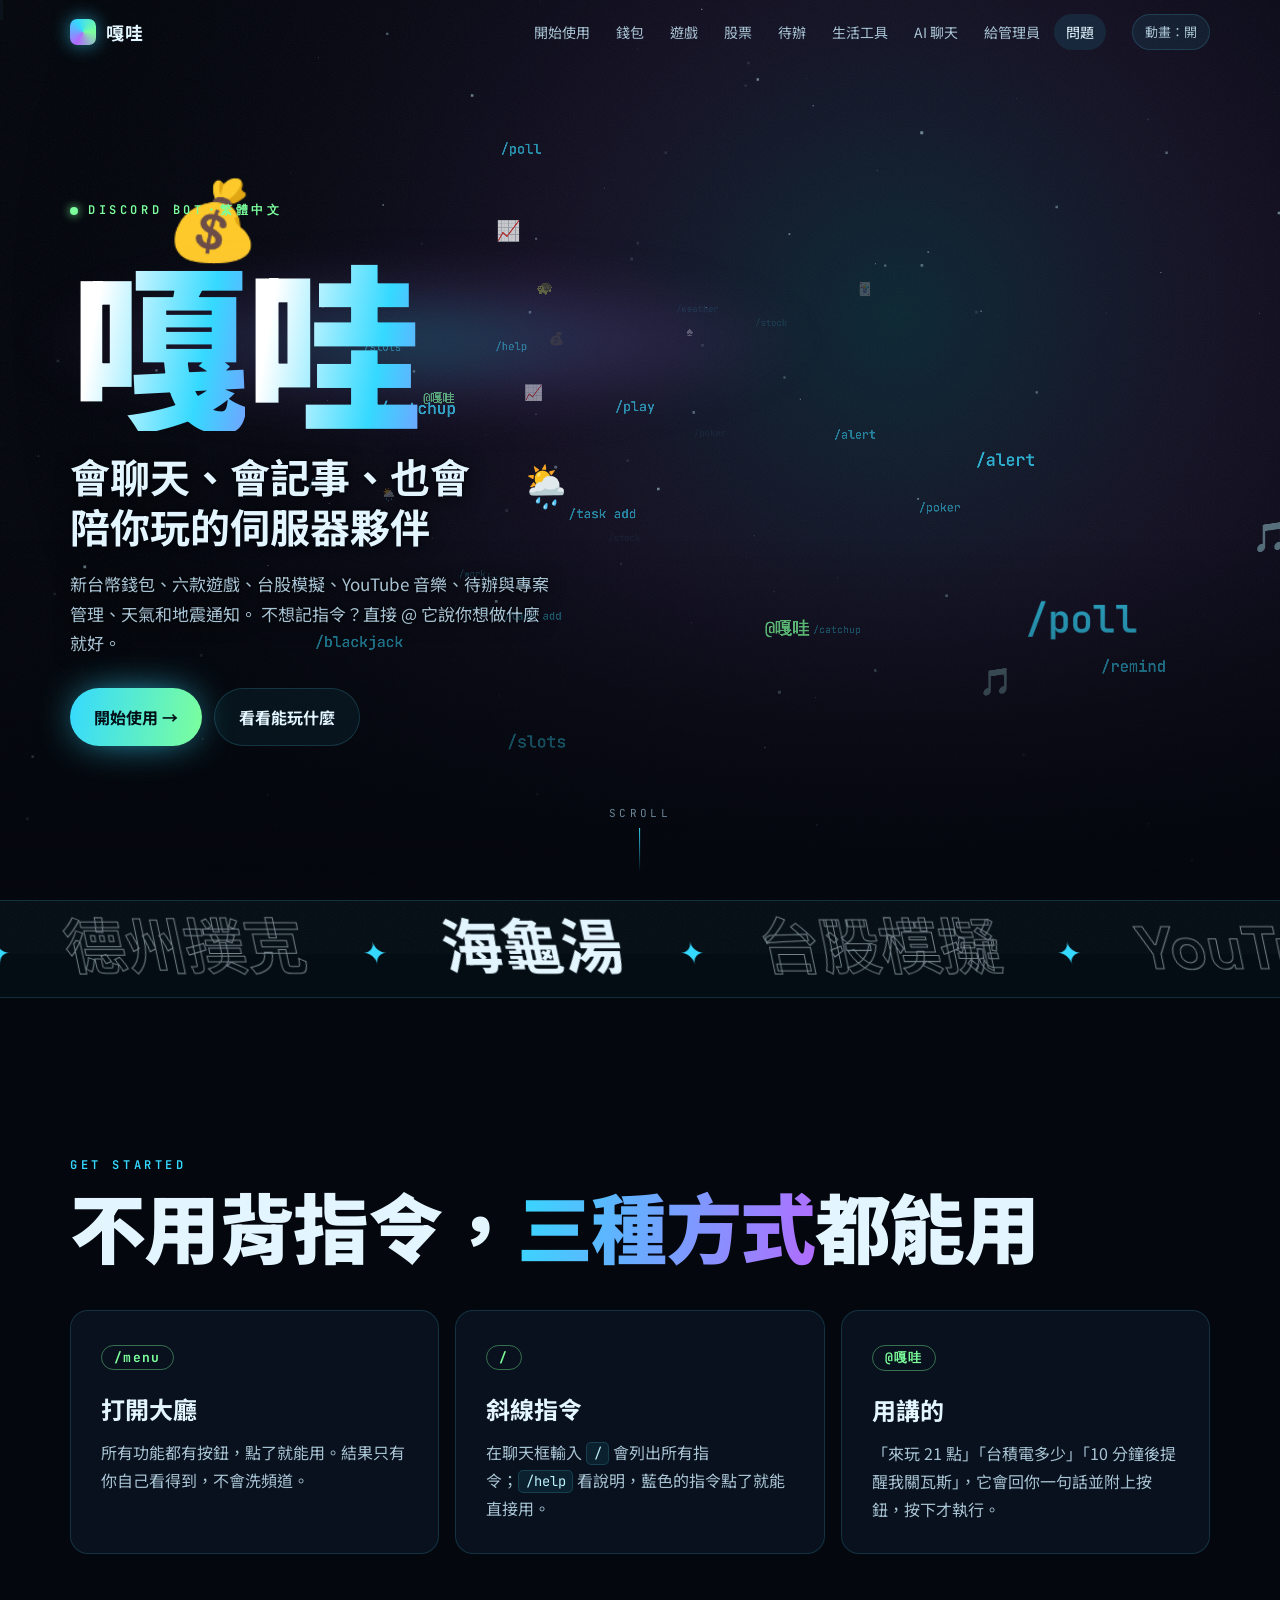
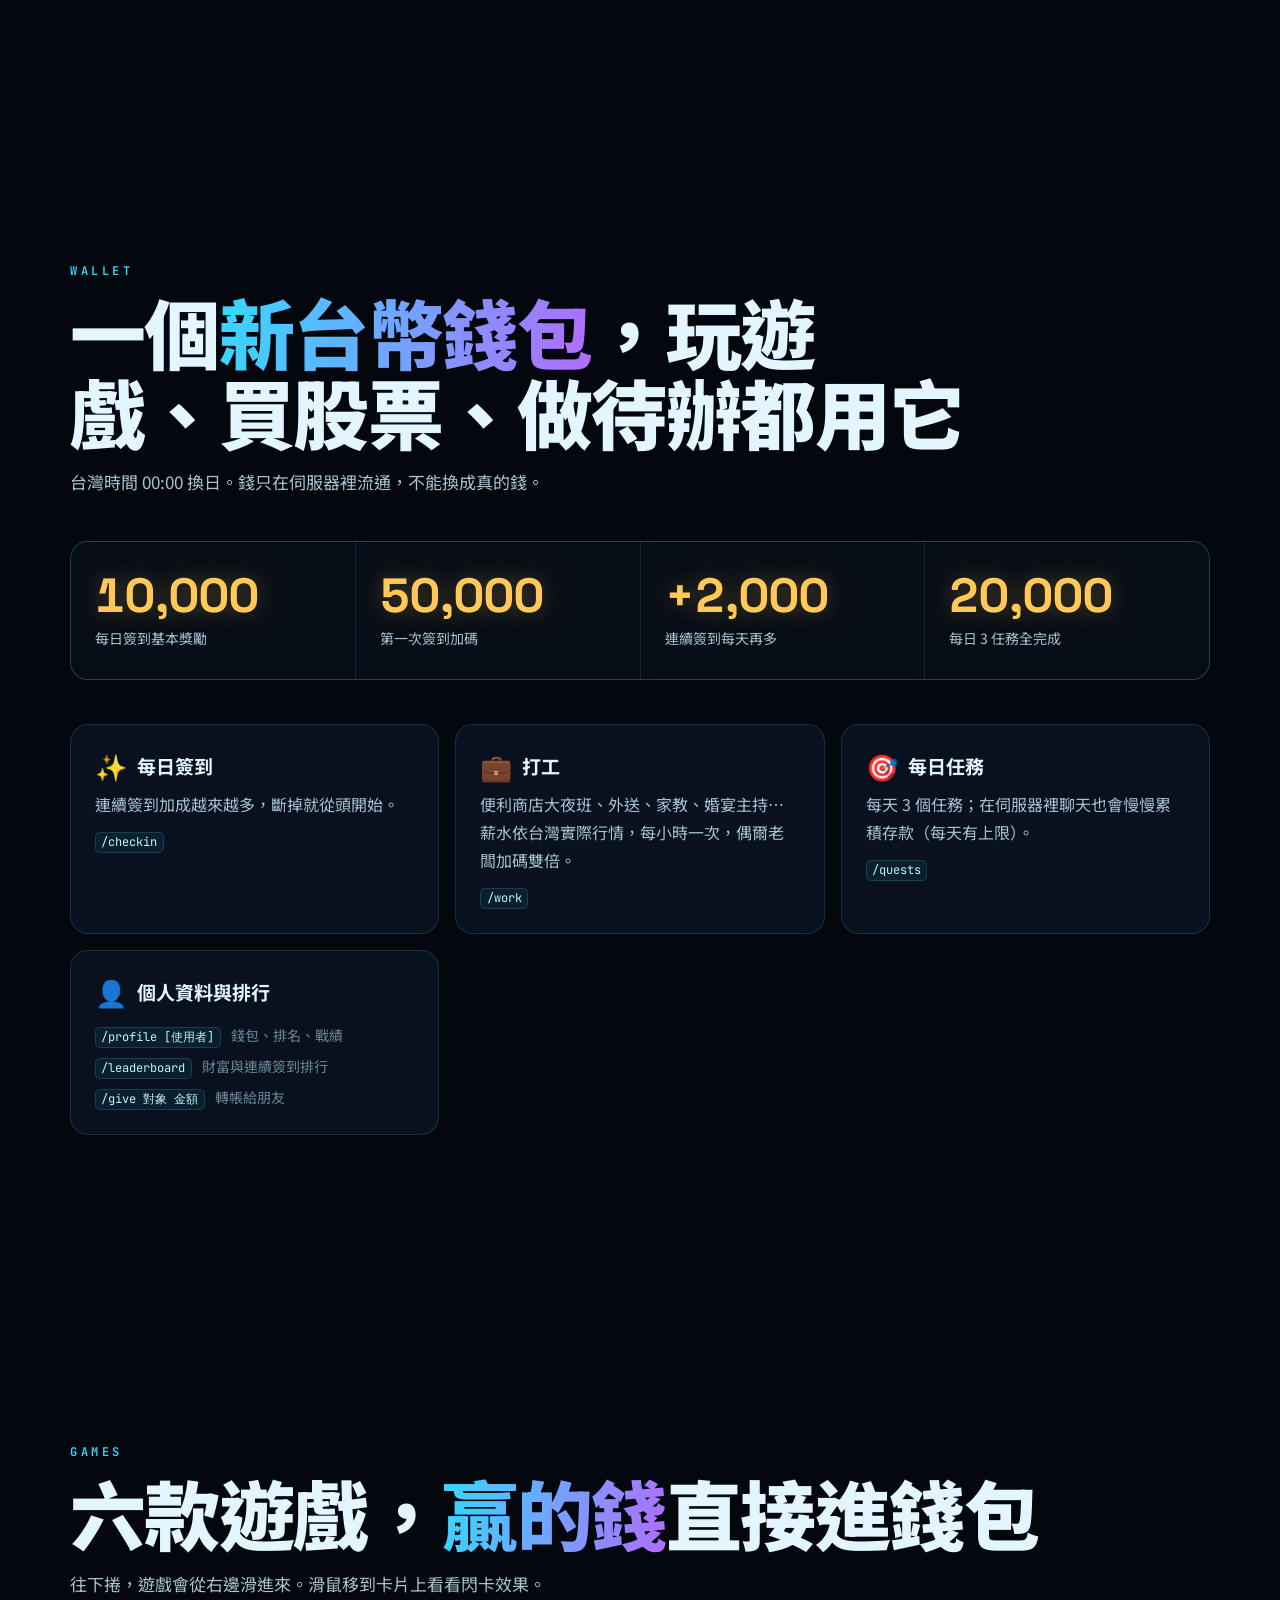
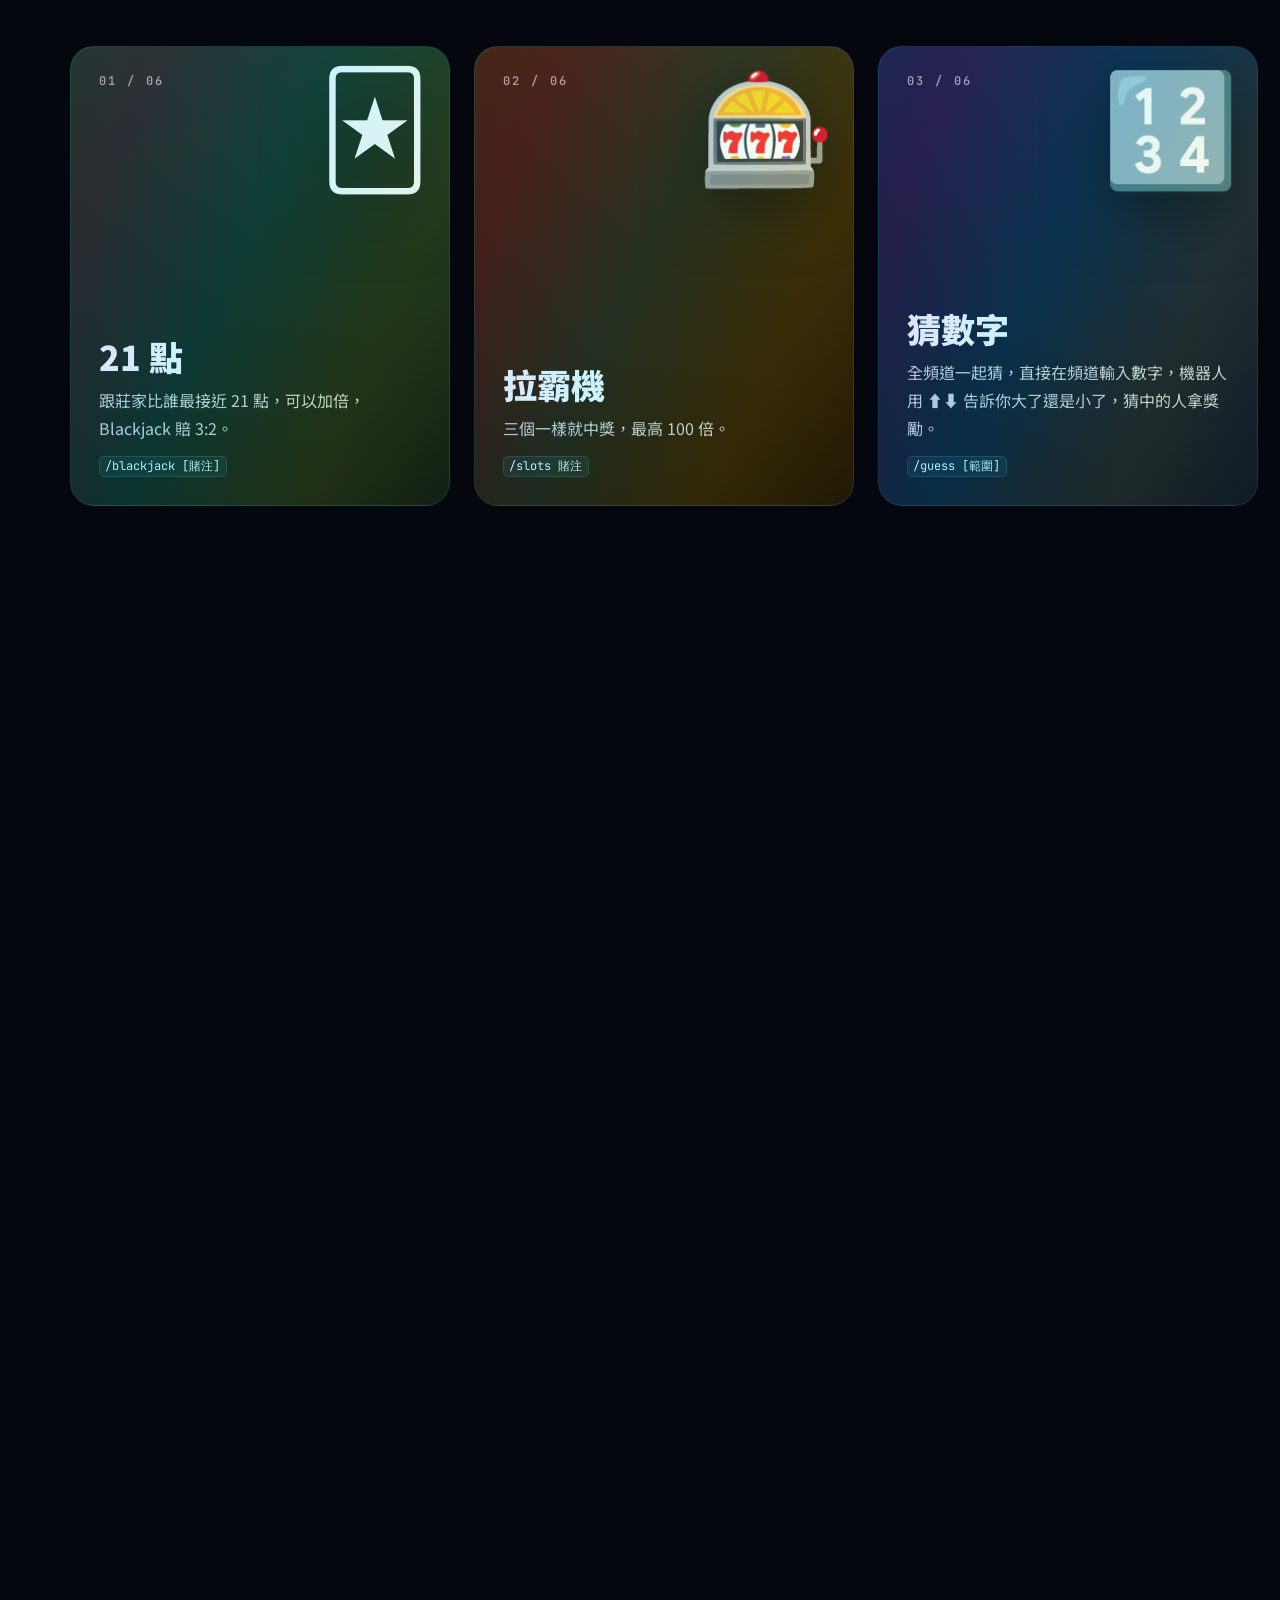
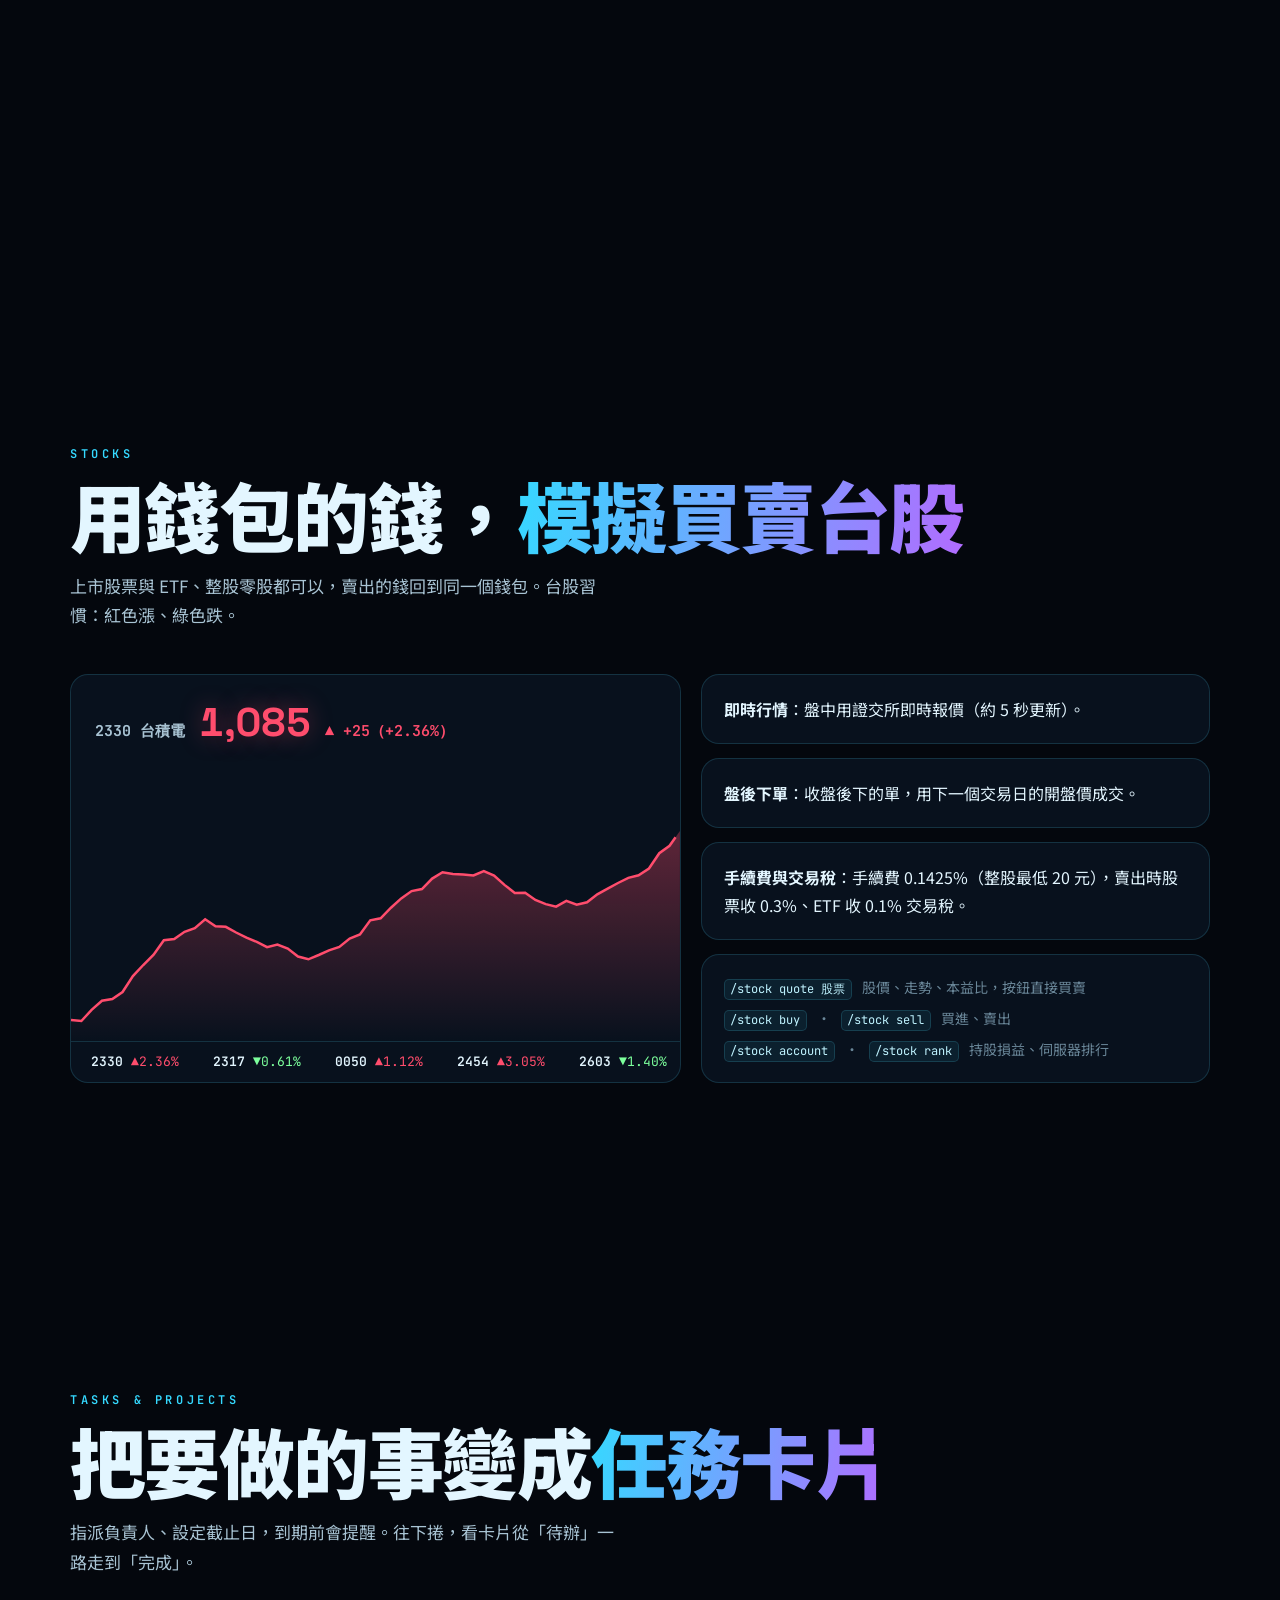
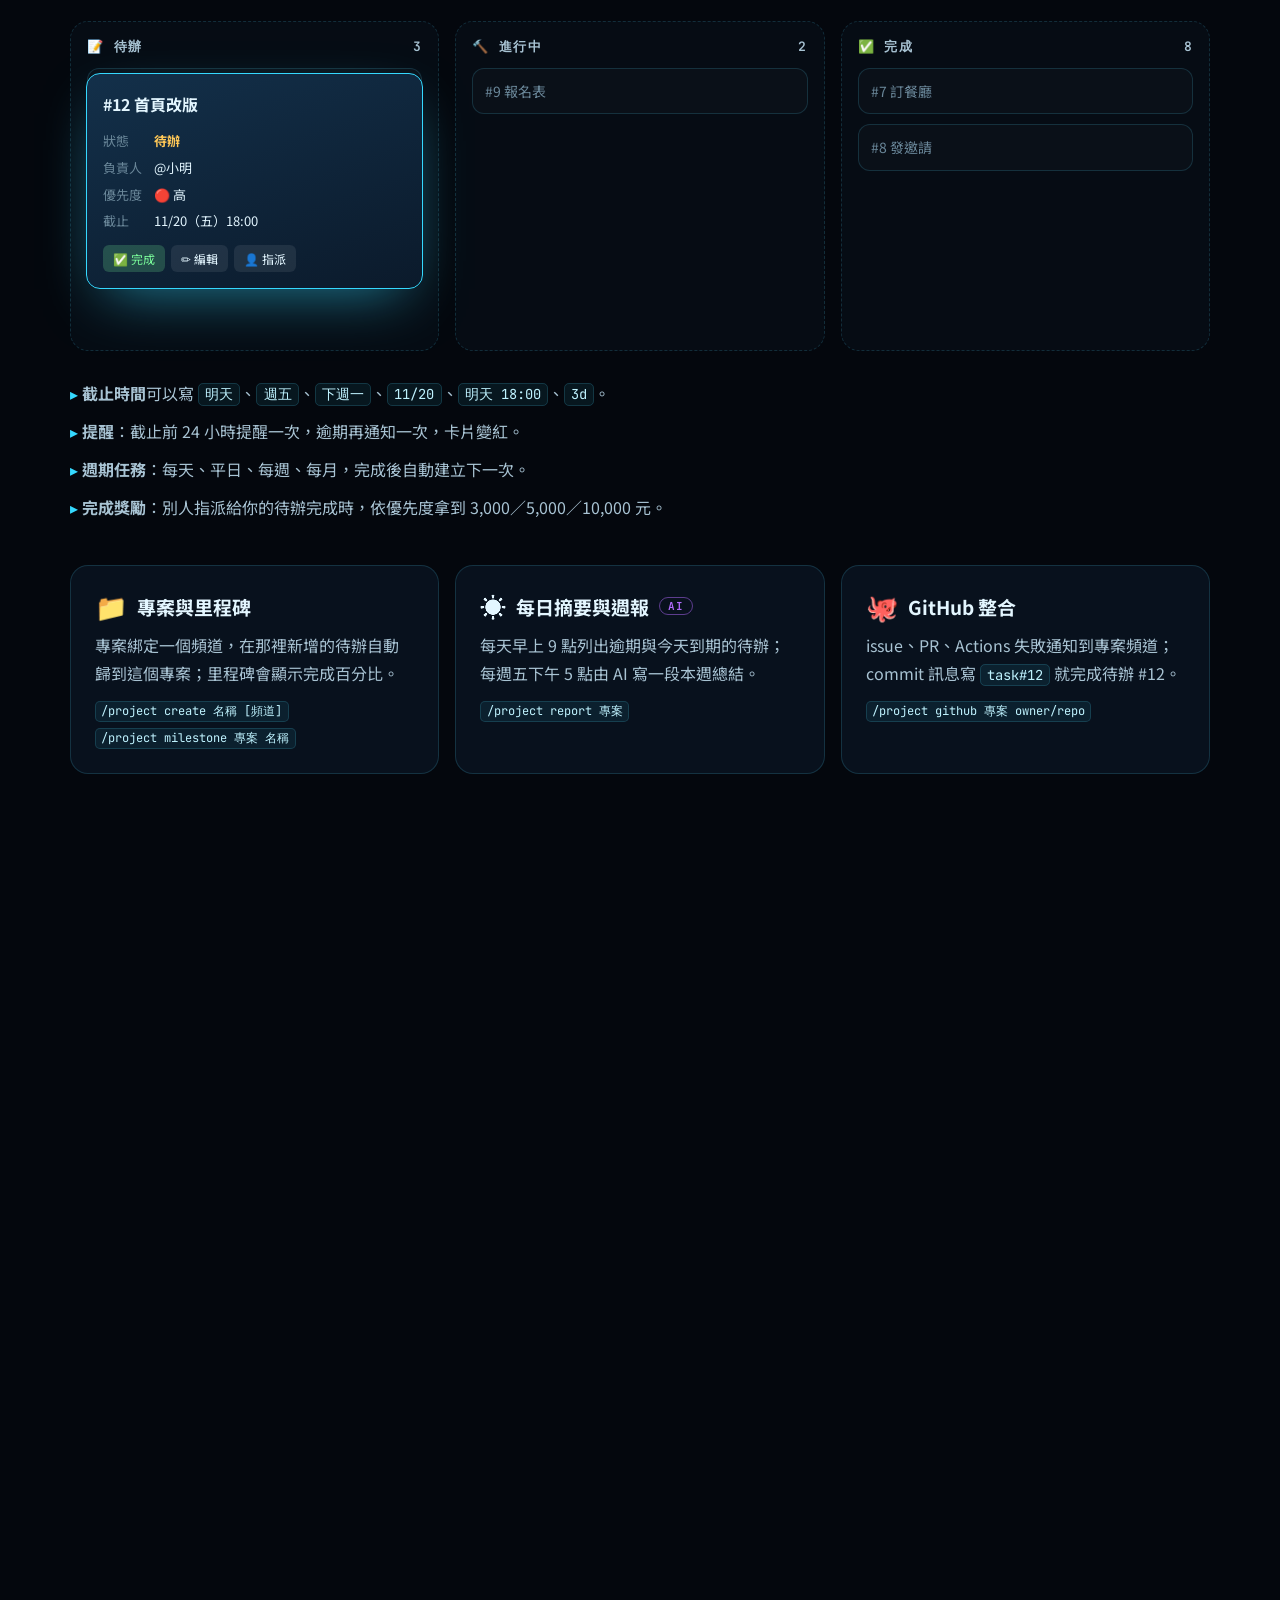
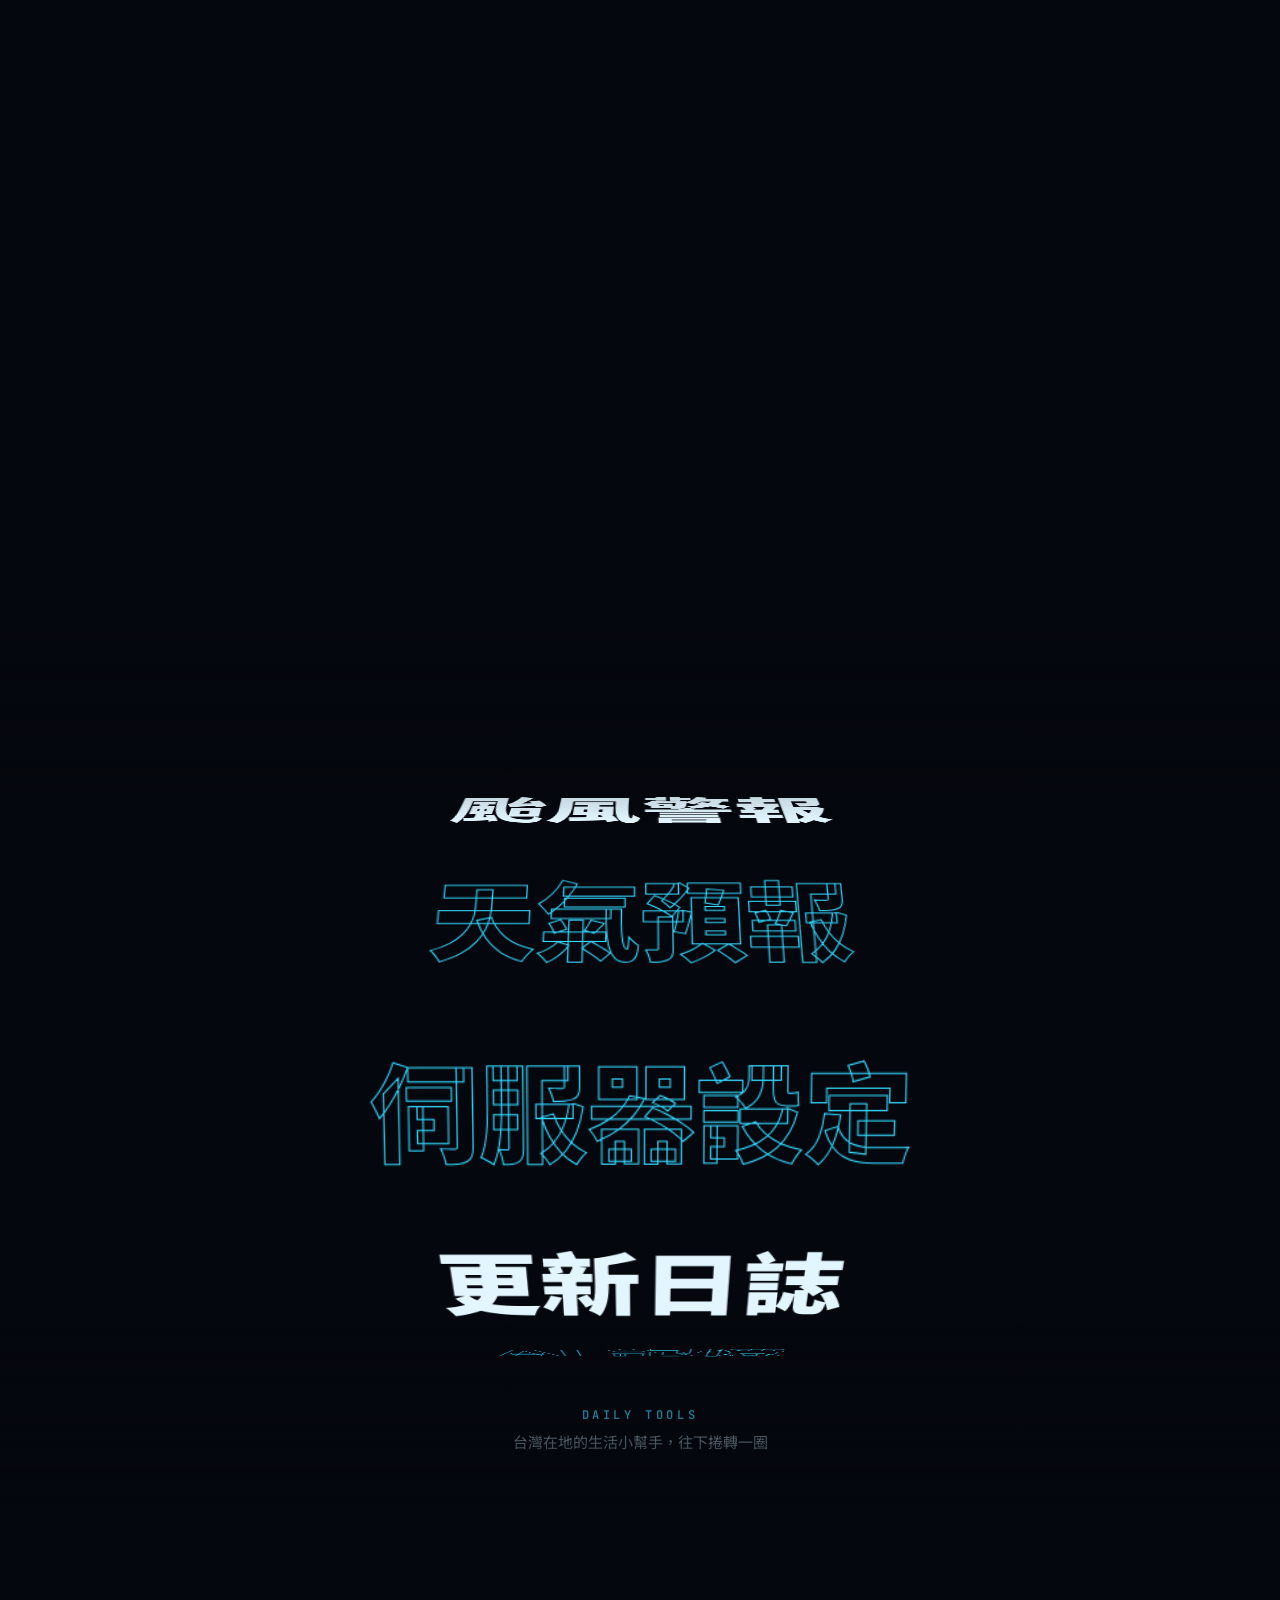
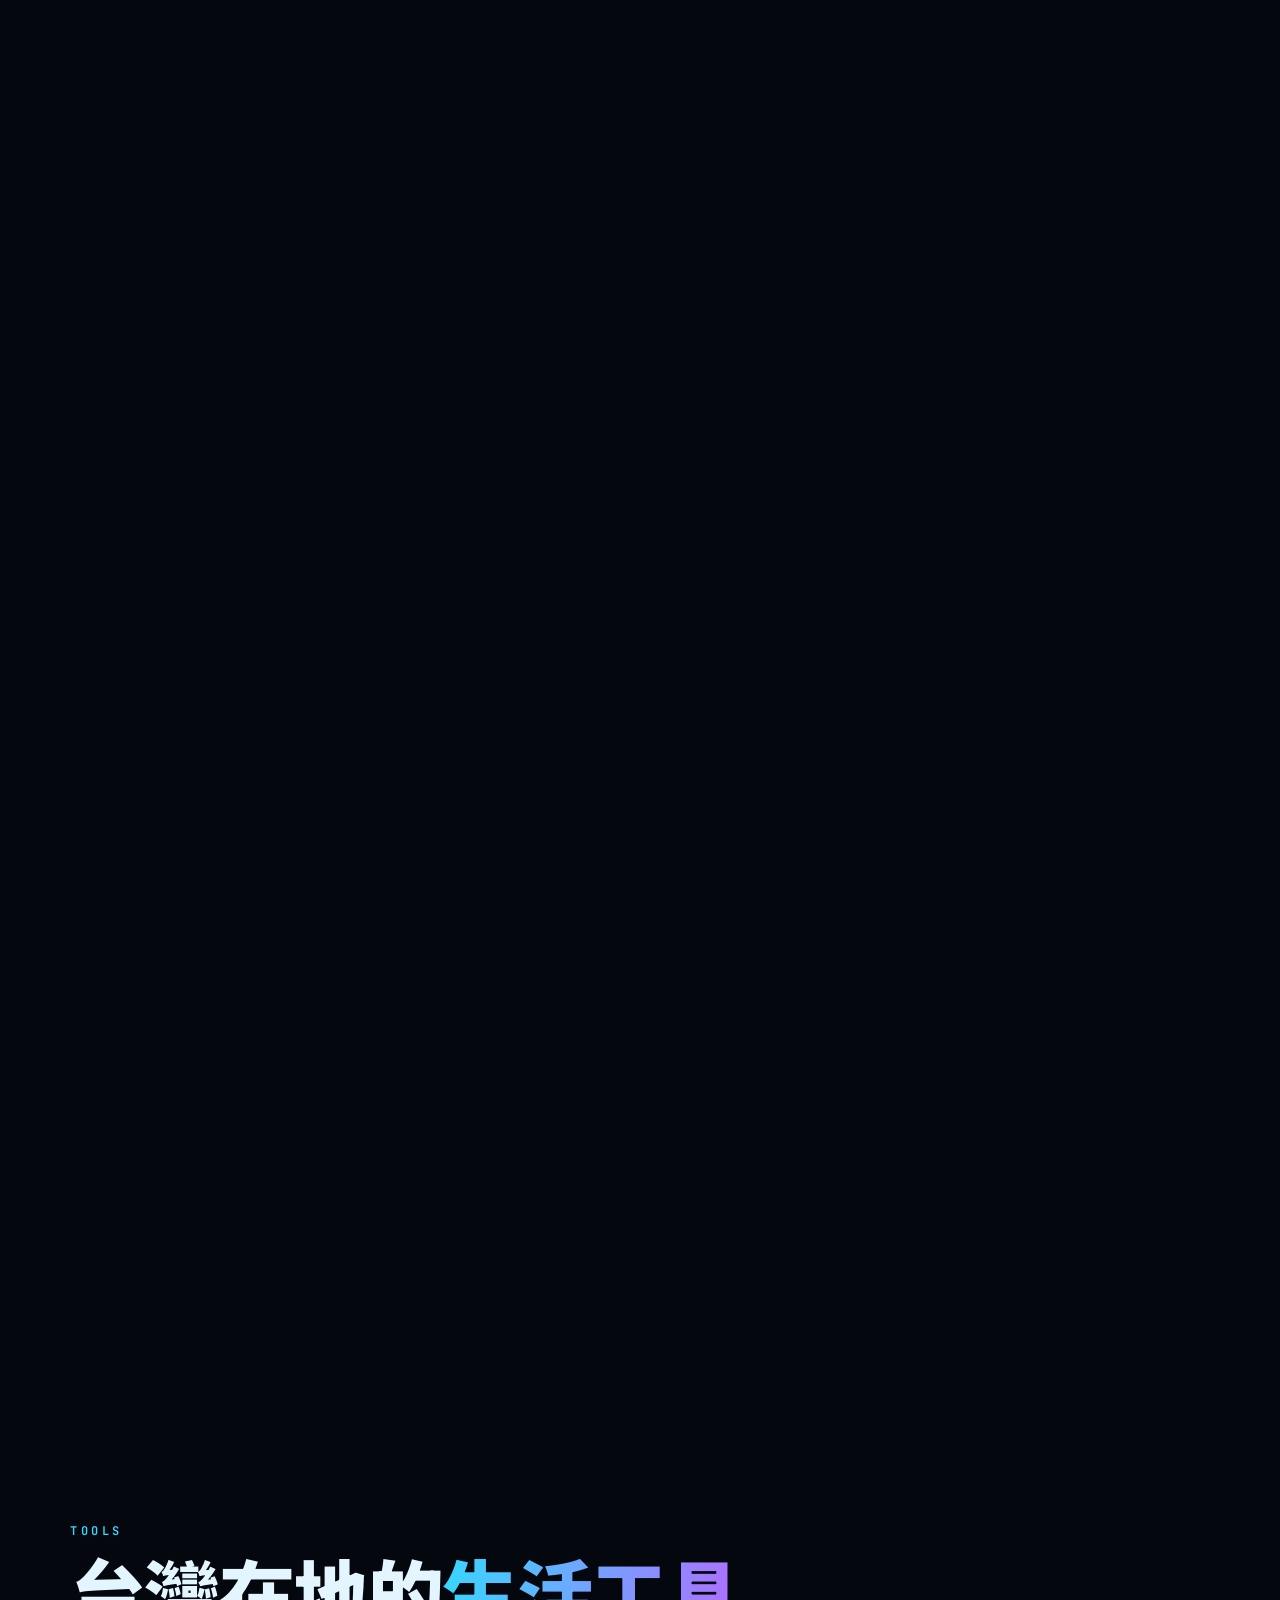
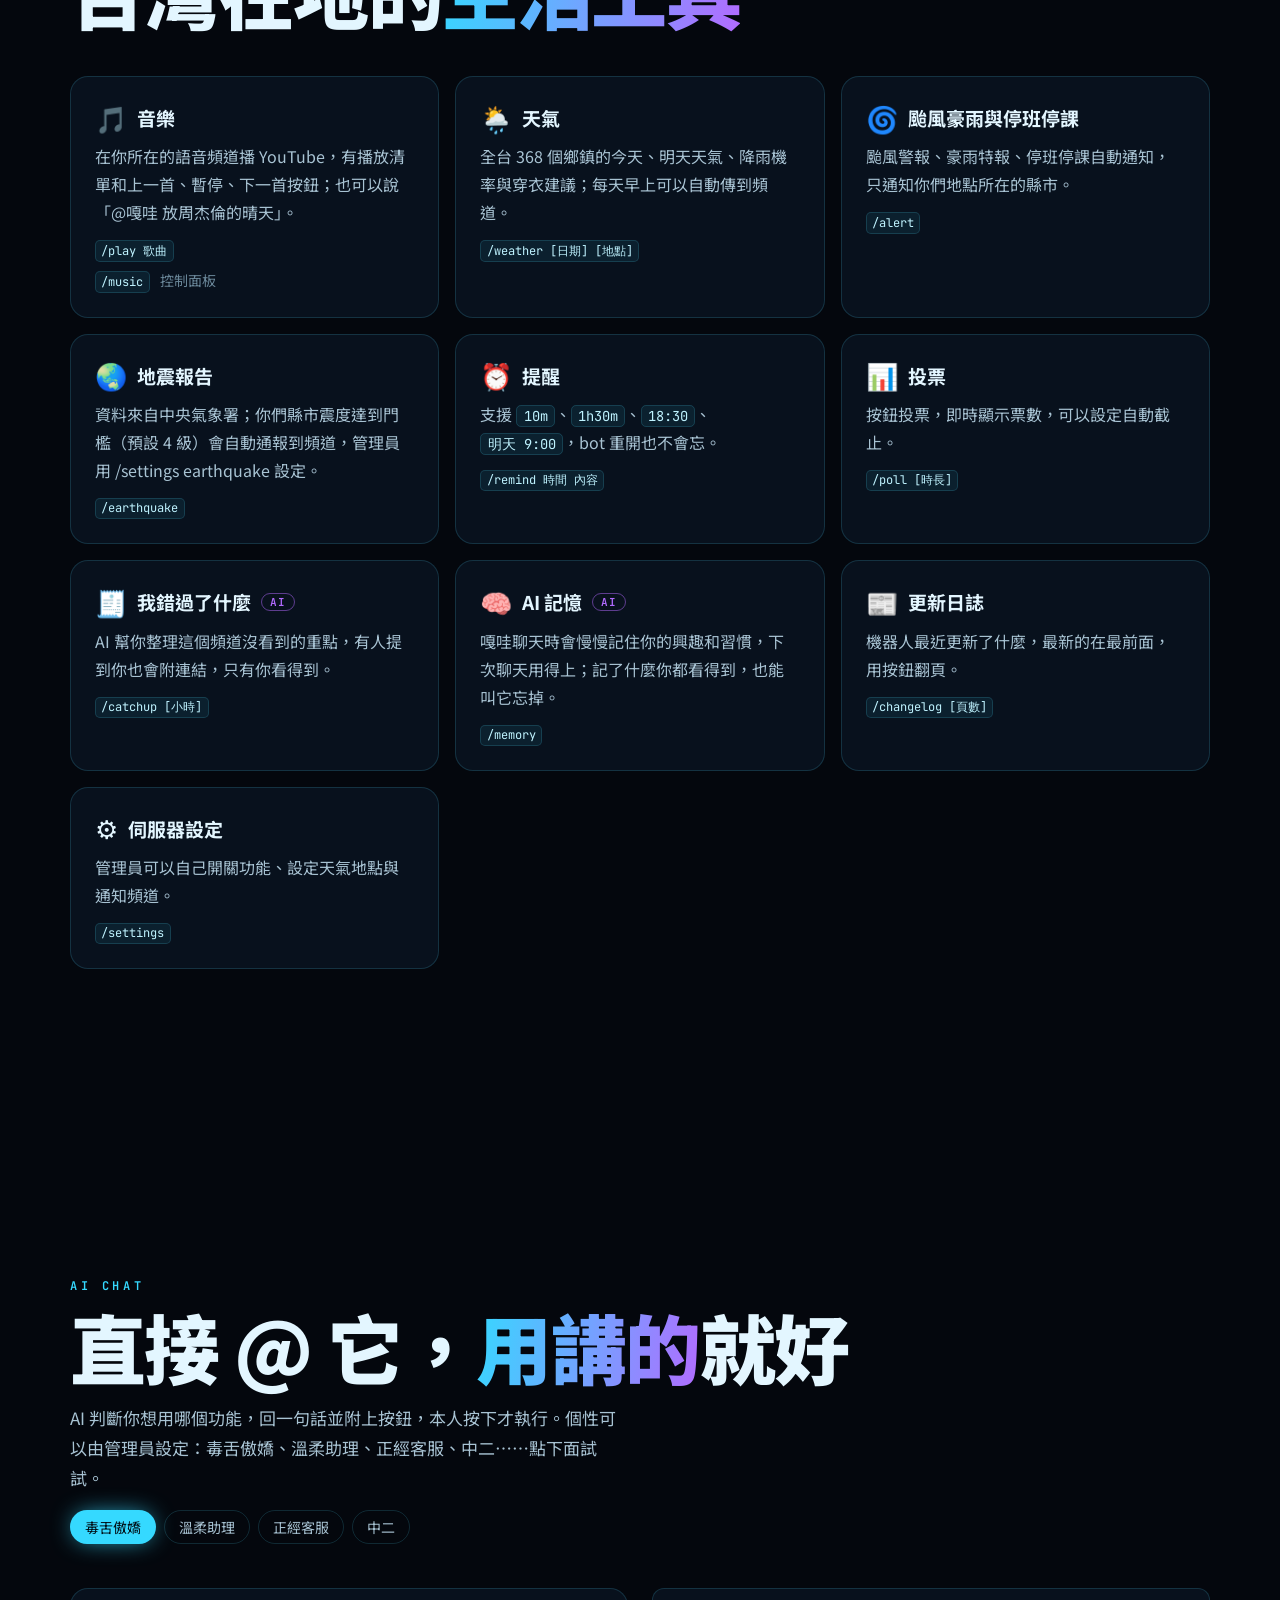
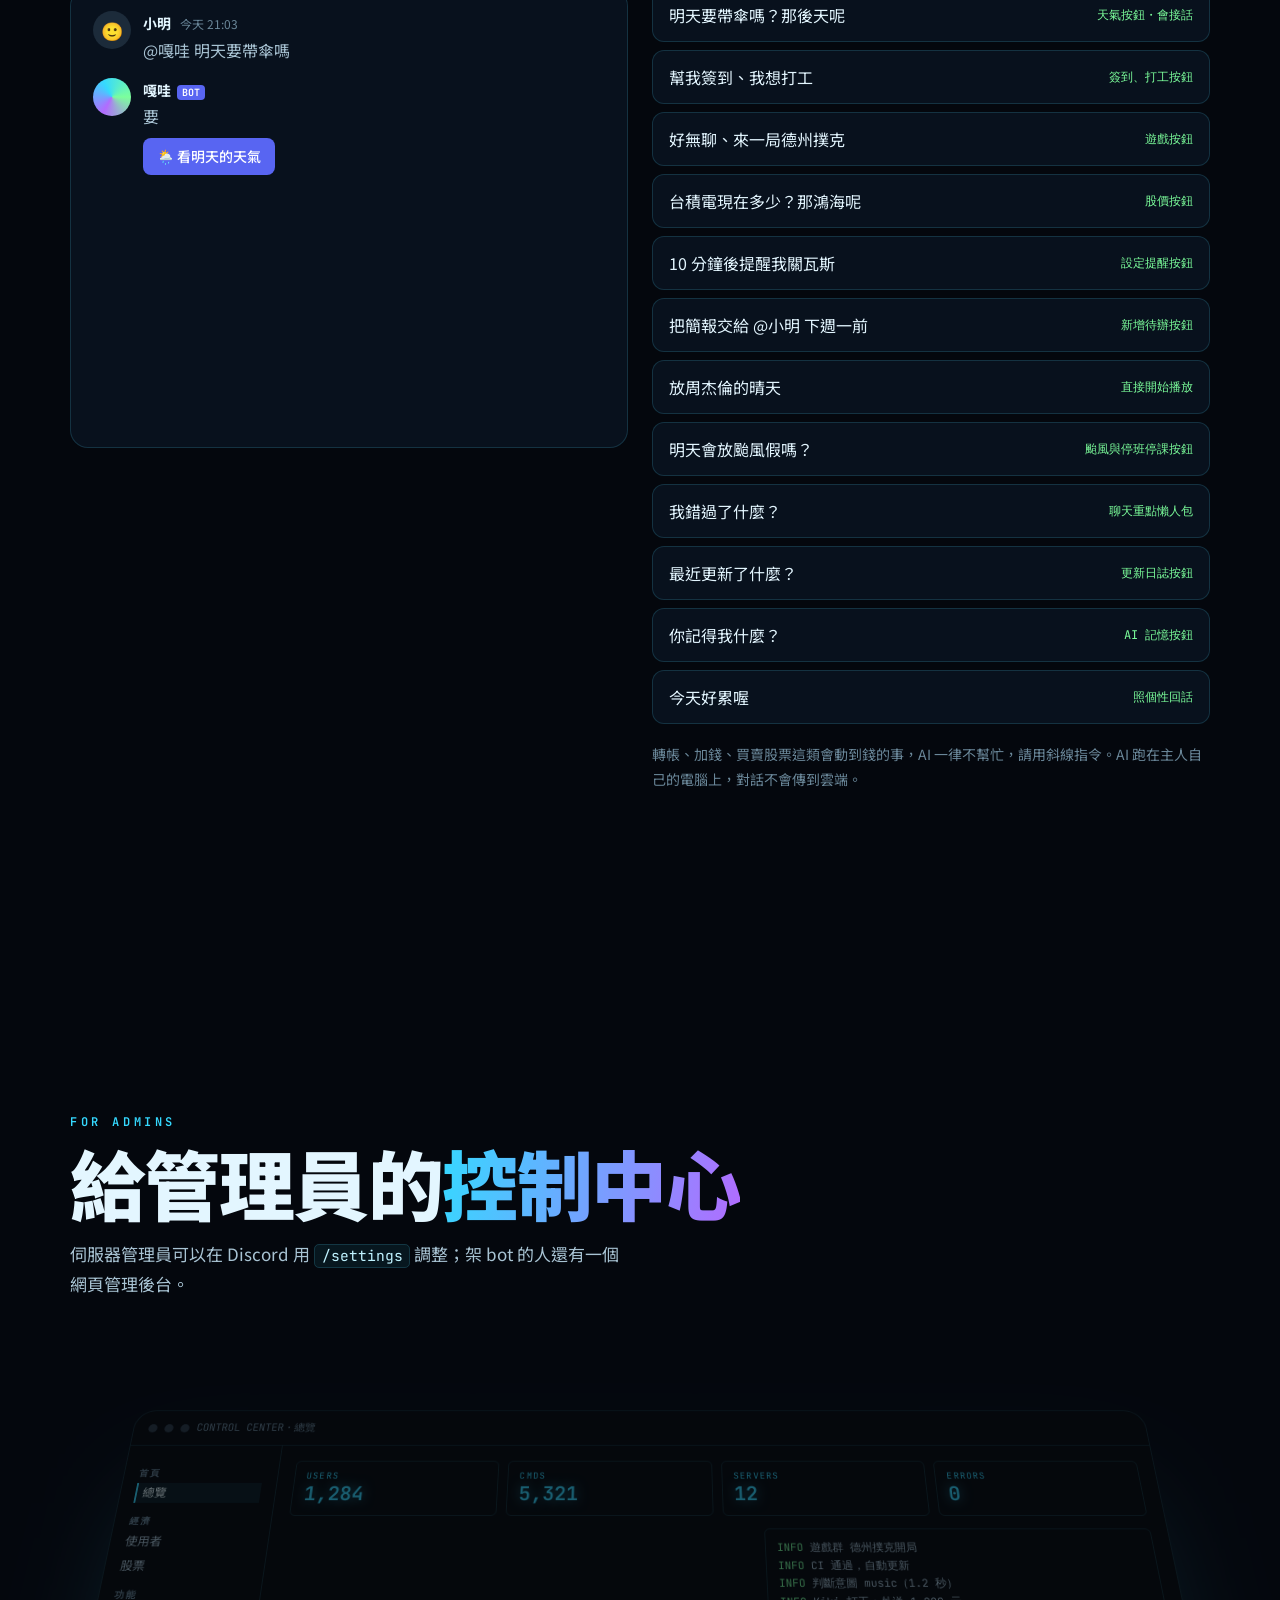
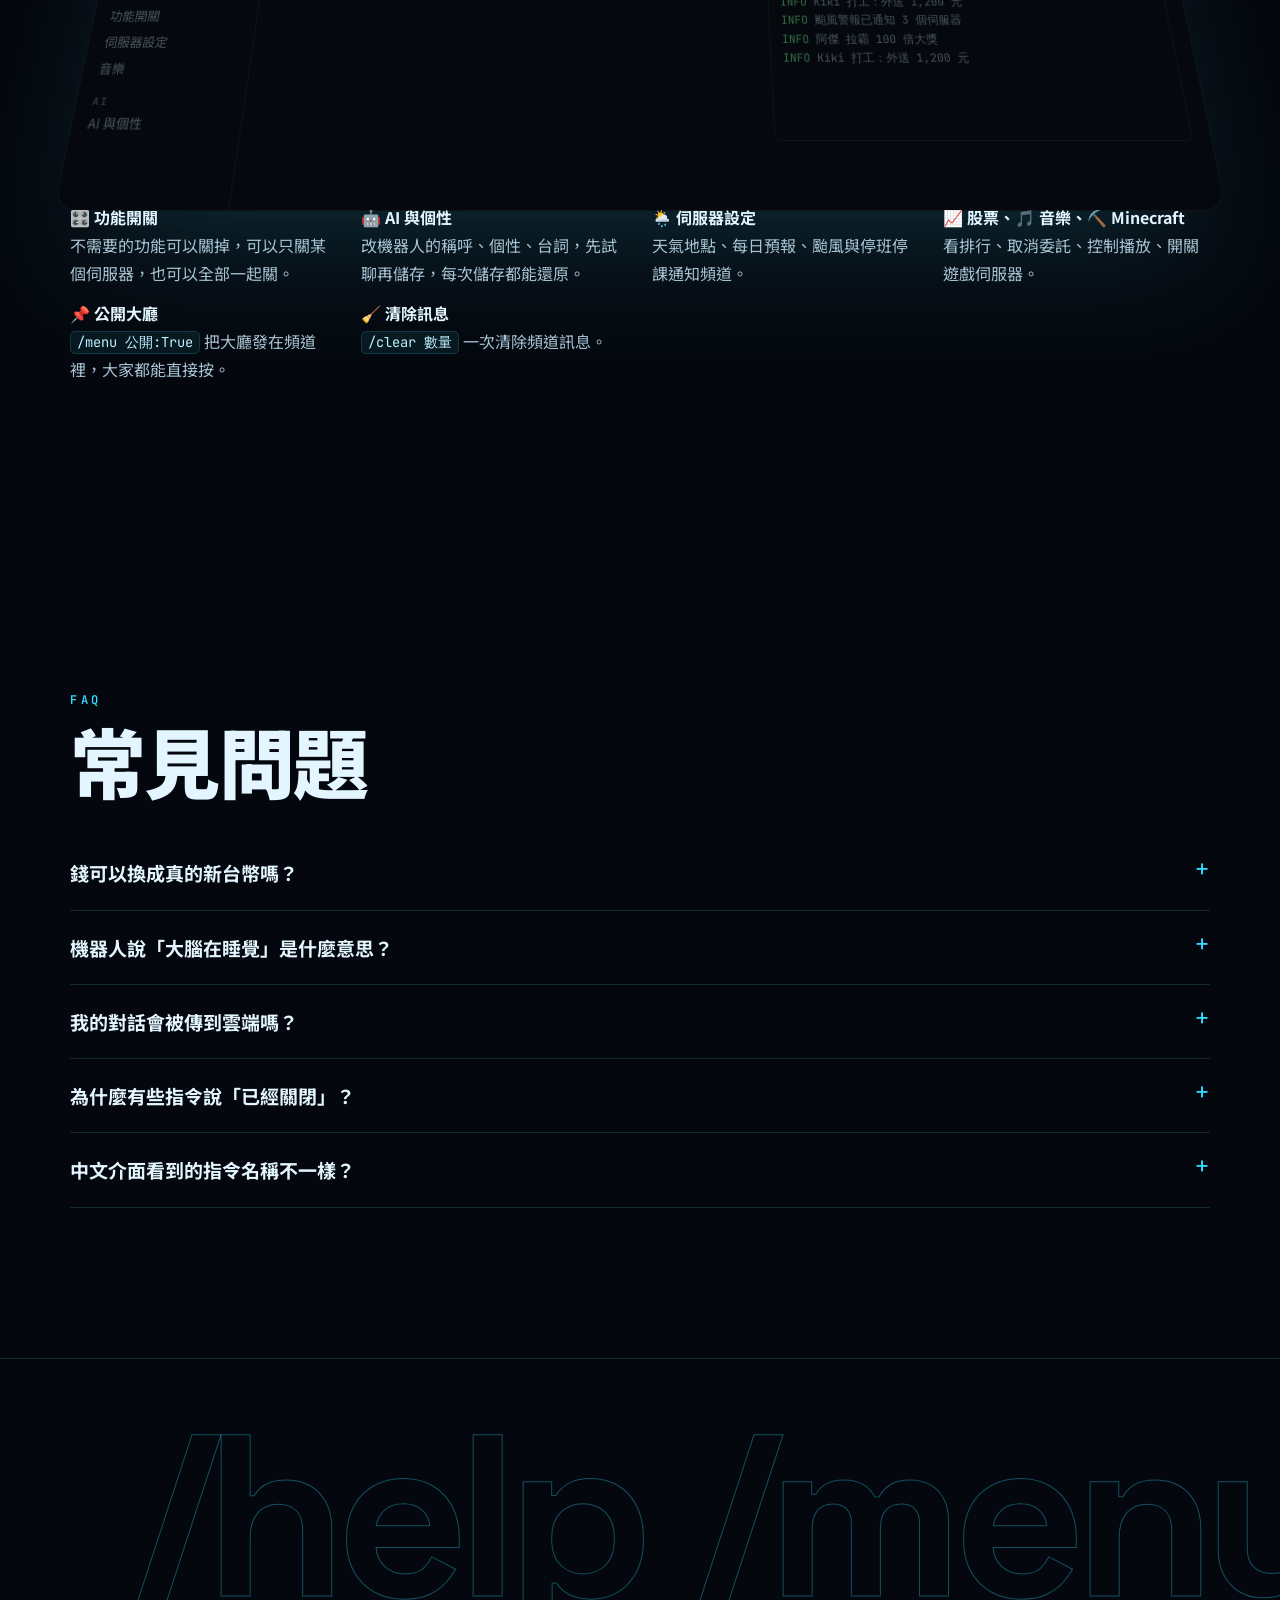
==== commit 1a87da57: "新增 AI 記憶：嘎哇會慢慢記住你 - 跟嘎哇閒聊時，牠會慢慢記住你的興趣、身分、習慣和寵物，下次聊天用得上 - 你的近況變了（例如從高三變成上大學），嘎哇會自己改掉舊的記憶，不會重複記同一件事 - " ====
--- a/docs/index.html
+++ b/docs/index.html
@@ -465,11 +465,11 @@
   </div>
 </section>
 
-<div class="cylinder" id="tools-cyl" aria-label="生活工具一覽：天氣、颱風警報、停班停課、地震報告、提醒、投票、音樂、我錯過了什麼、更新日誌">
+<div class="cylinder" id="tools-cyl" aria-label="生活工具一覽：天氣、颱風警報、停班停課、地震報告、提醒、投票、音樂、我錯過了什麼、AI 記憶、更新日誌">
   <div class="cyl-stage">
     <div class="cyl" id="cyl" aria-hidden="true">
       <span>天氣預報</span><span>颱風警報</span><span>停班停課</span><span>地震報告</span><span>提醒</span><span>投票</span>
-      <span>YouTube 音樂</span><span>我錯過了什麼</span><span>更新日誌</span><span>伺服器設定</span>
+      <span>YouTube 音樂</span><span>我錯過了什麼</span><span>AI 記憶</span><span>更新日誌</span><span>伺服器設定</span>
     </div>
     <p class="cyl-caption"><span class="kicker">Daily tools</span>台灣在地的生活小幫手，往下捲轉一圈</p>
   </div>
@@ -487,6 +487,7 @@
       <article class="card"><h3><span class="emoji">⏰</span>提醒</h3><p>支援 <code>10m</code>、<code>1h30m</code>、<code>18:30</code>、<code>明天 9:00</code>，bot 重開也不會忘。</p><ul class="cmds"><li><code>/remind 時間 內容</code></li></ul></article>
       <article class="card"><h3><span class="emoji">📊</span>投票</h3><p>按鈕投票，即時顯示票數，可以設定自動截止。</p><ul class="cmds"><li><code>/poll [時長]</code></li></ul></article>
       <article class="card"><h3><span class="emoji">🧾</span>我錯過了什麼 <span class="tag-ai">AI</span></h3><p>AI 幫你整理這個頻道沒看到的重點，有人提到你也會附連結，只有你看得到。</p><ul class="cmds"><li><code>/catchup [小時]</code></li></ul></article>
+      <article class="card"><h3><span class="emoji">🧠</span>AI 記憶 <span class="tag-ai">AI</span></h3><p>嘎哇聊天時會慢慢記住你的興趣和習慣，下次聊天用得上；記了什麼你都看得到，也能叫它忘掉。</p><ul class="cmds"><li><code>/memory</code></li></ul></article>
       <article class="card"><h3><span class="emoji">📰</span>更新日誌</h3><p>機器人最近更新了什麼，最新的在最前面，用按鈕翻頁。</p><ul class="cmds"><li><code>/changelog [頁數]</code></li></ul></article>
       <article class="card"><h3><span class="emoji">⚙️</span>伺服器設定</h3><p>管理員可以自己開關功能、設定天氣地點與通知頻道。</p><ul class="cmds"><li><code>/settings</code></li></ul></article>
     </div>
@@ -525,6 +526,7 @@
           <li><span class="q">明天會放颱風假嗎？</span><span class="a">颱風與停班停課按鈕</span></li>
           <li><span class="q">我錯過了什麼？</span><span class="a">聊天重點懶人包</span></li>
           <li><span class="q">最近更新了什麼？</span><span class="a">更新日誌按鈕</span></li>
+          <li><span class="q">你記得我什麼？</span><span class="a">AI 記憶按鈕</span></li>
           <li><span class="q">今天好累喔</span><span class="a">照個性回話</span></li>
         </ul>
         <p class="note">轉帳、加錢、買賣股票這類會動到錢的事，AI 一律不幫忙，請用斜線指令。AI 跑在主人自己的電腦上，對話不會傳到雲端。</p>
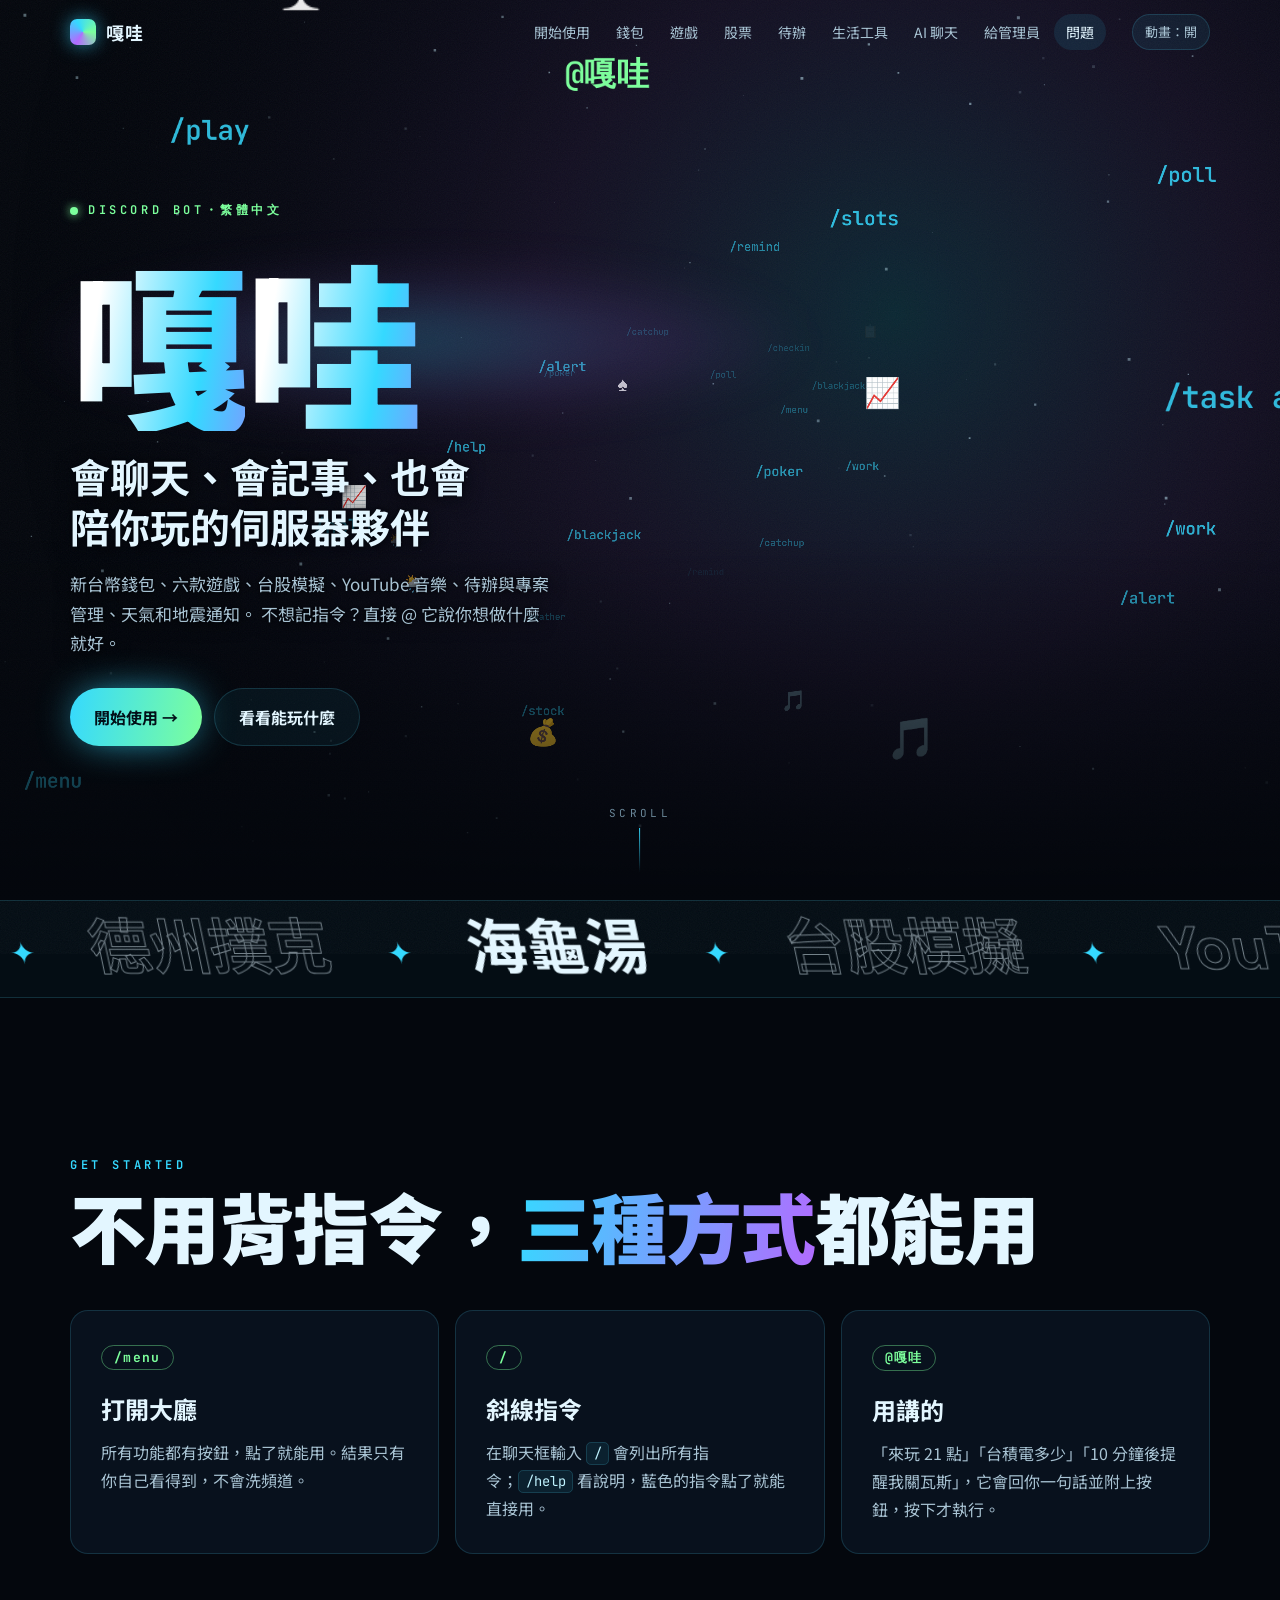
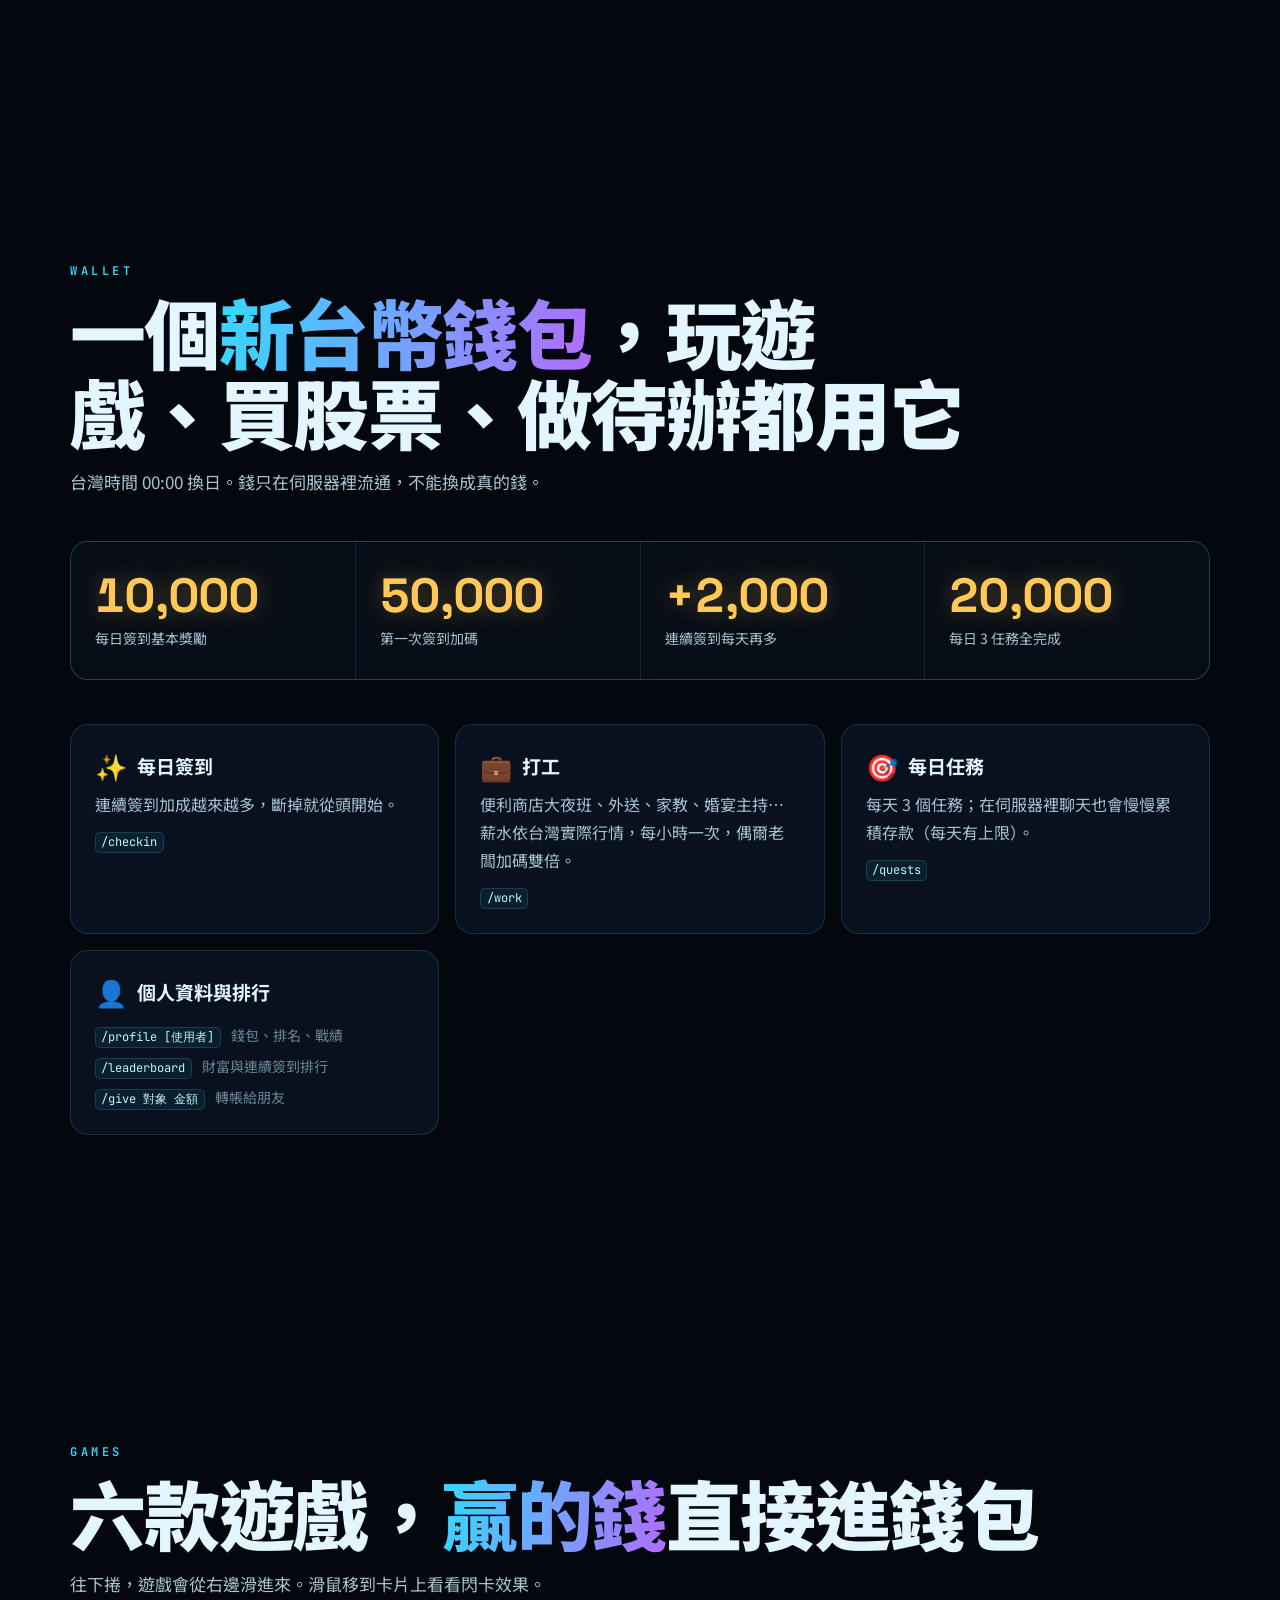
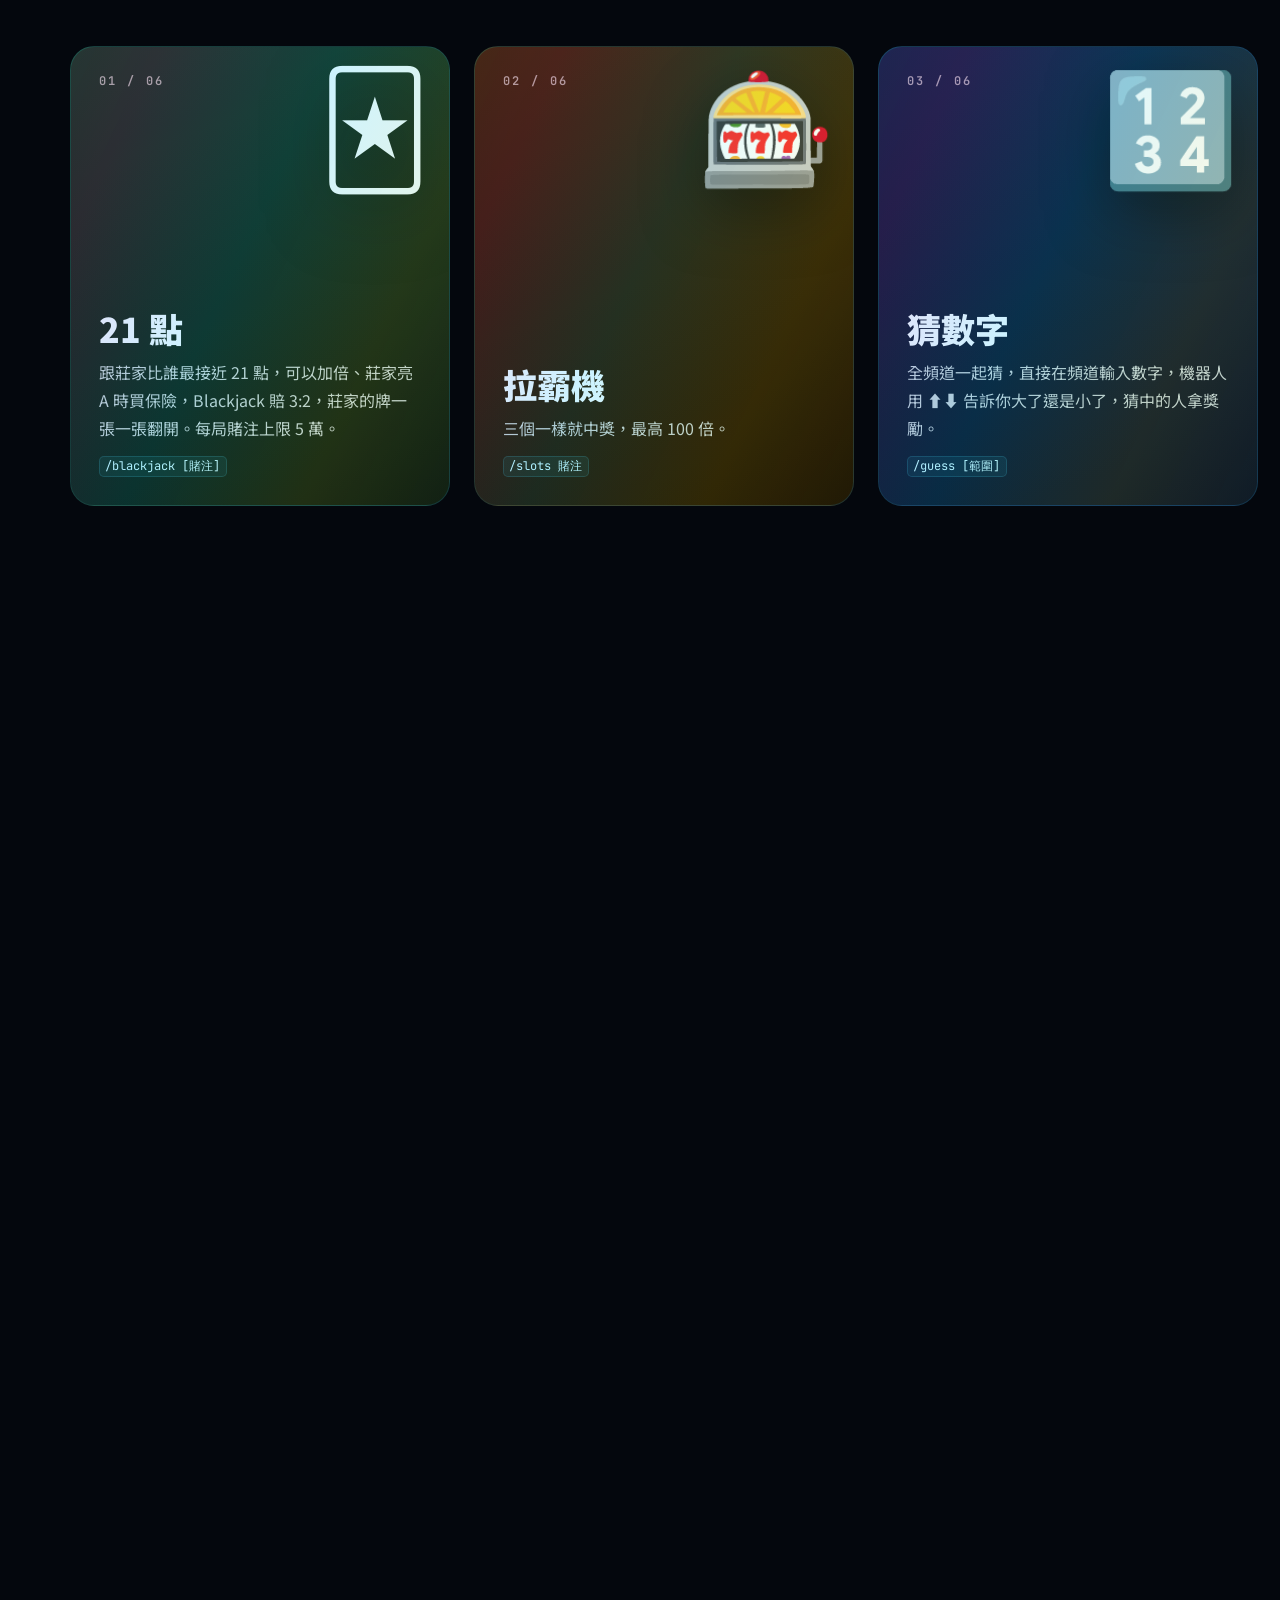
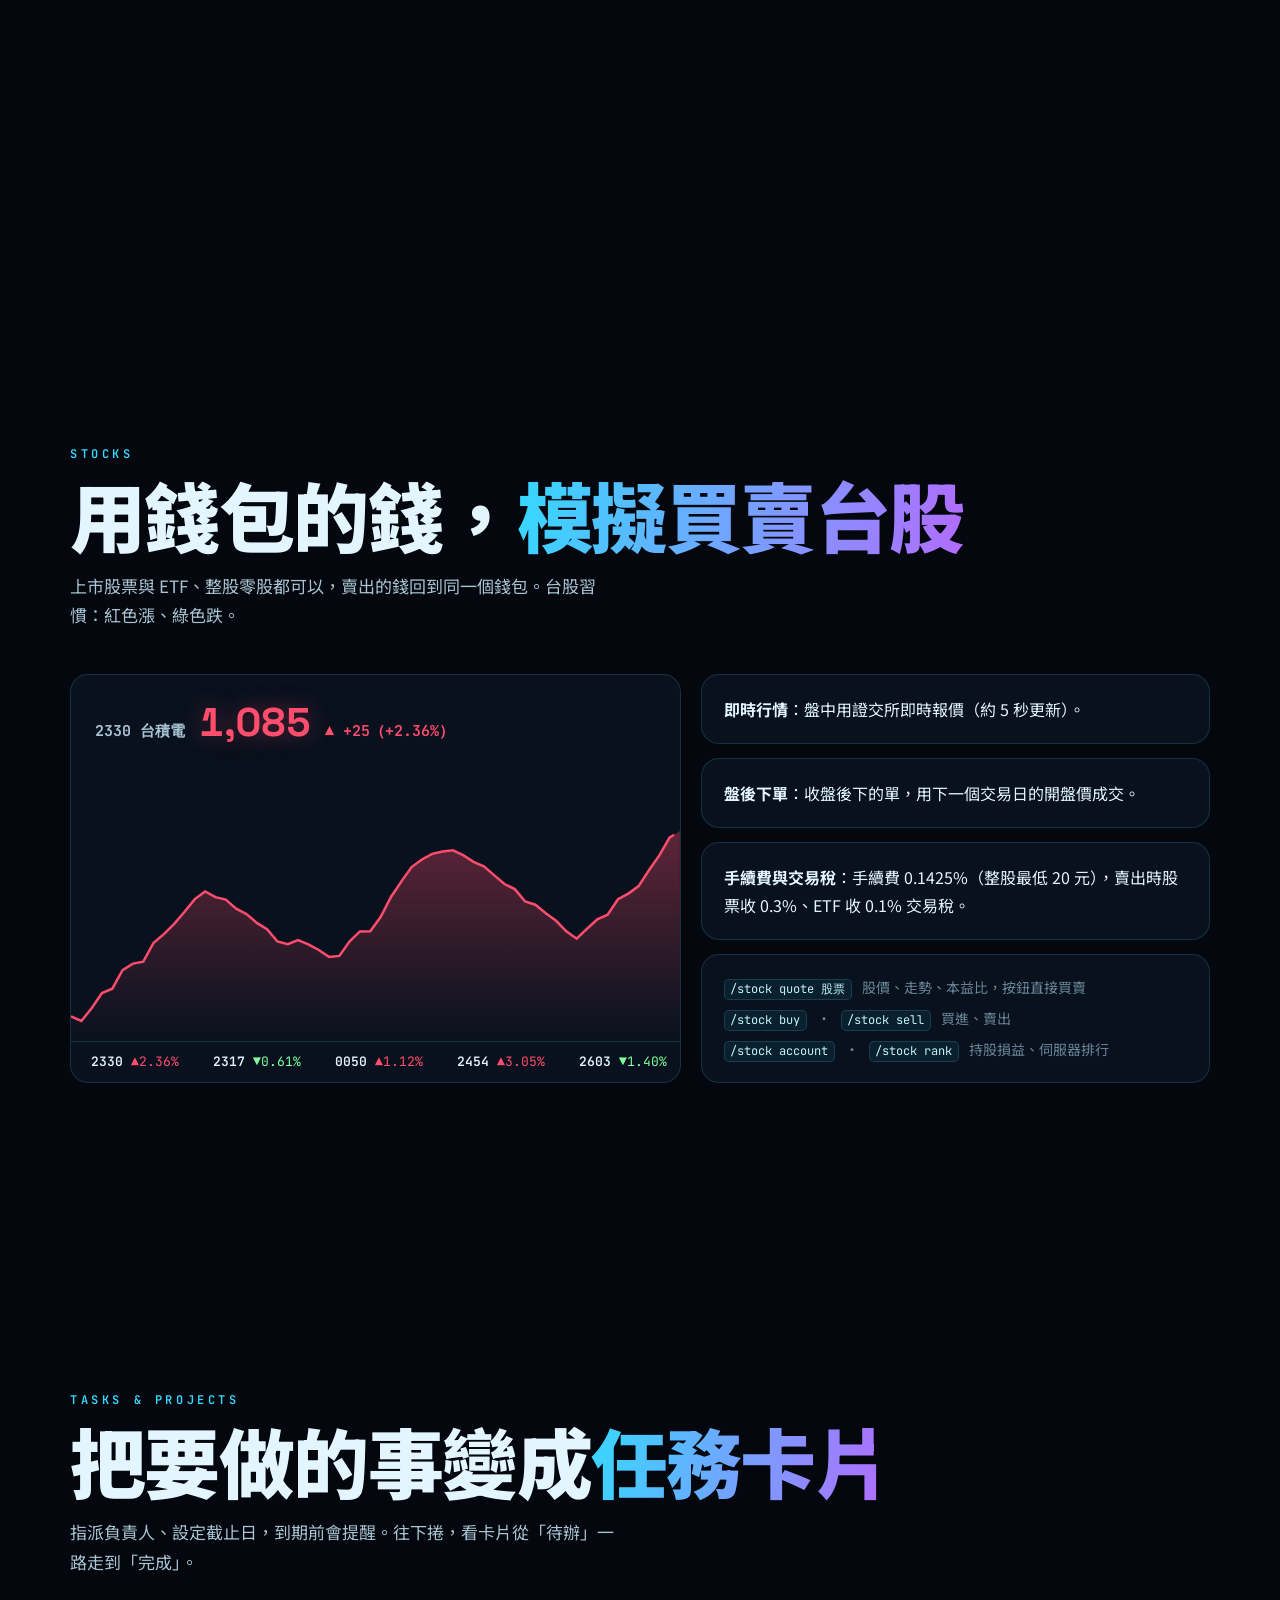
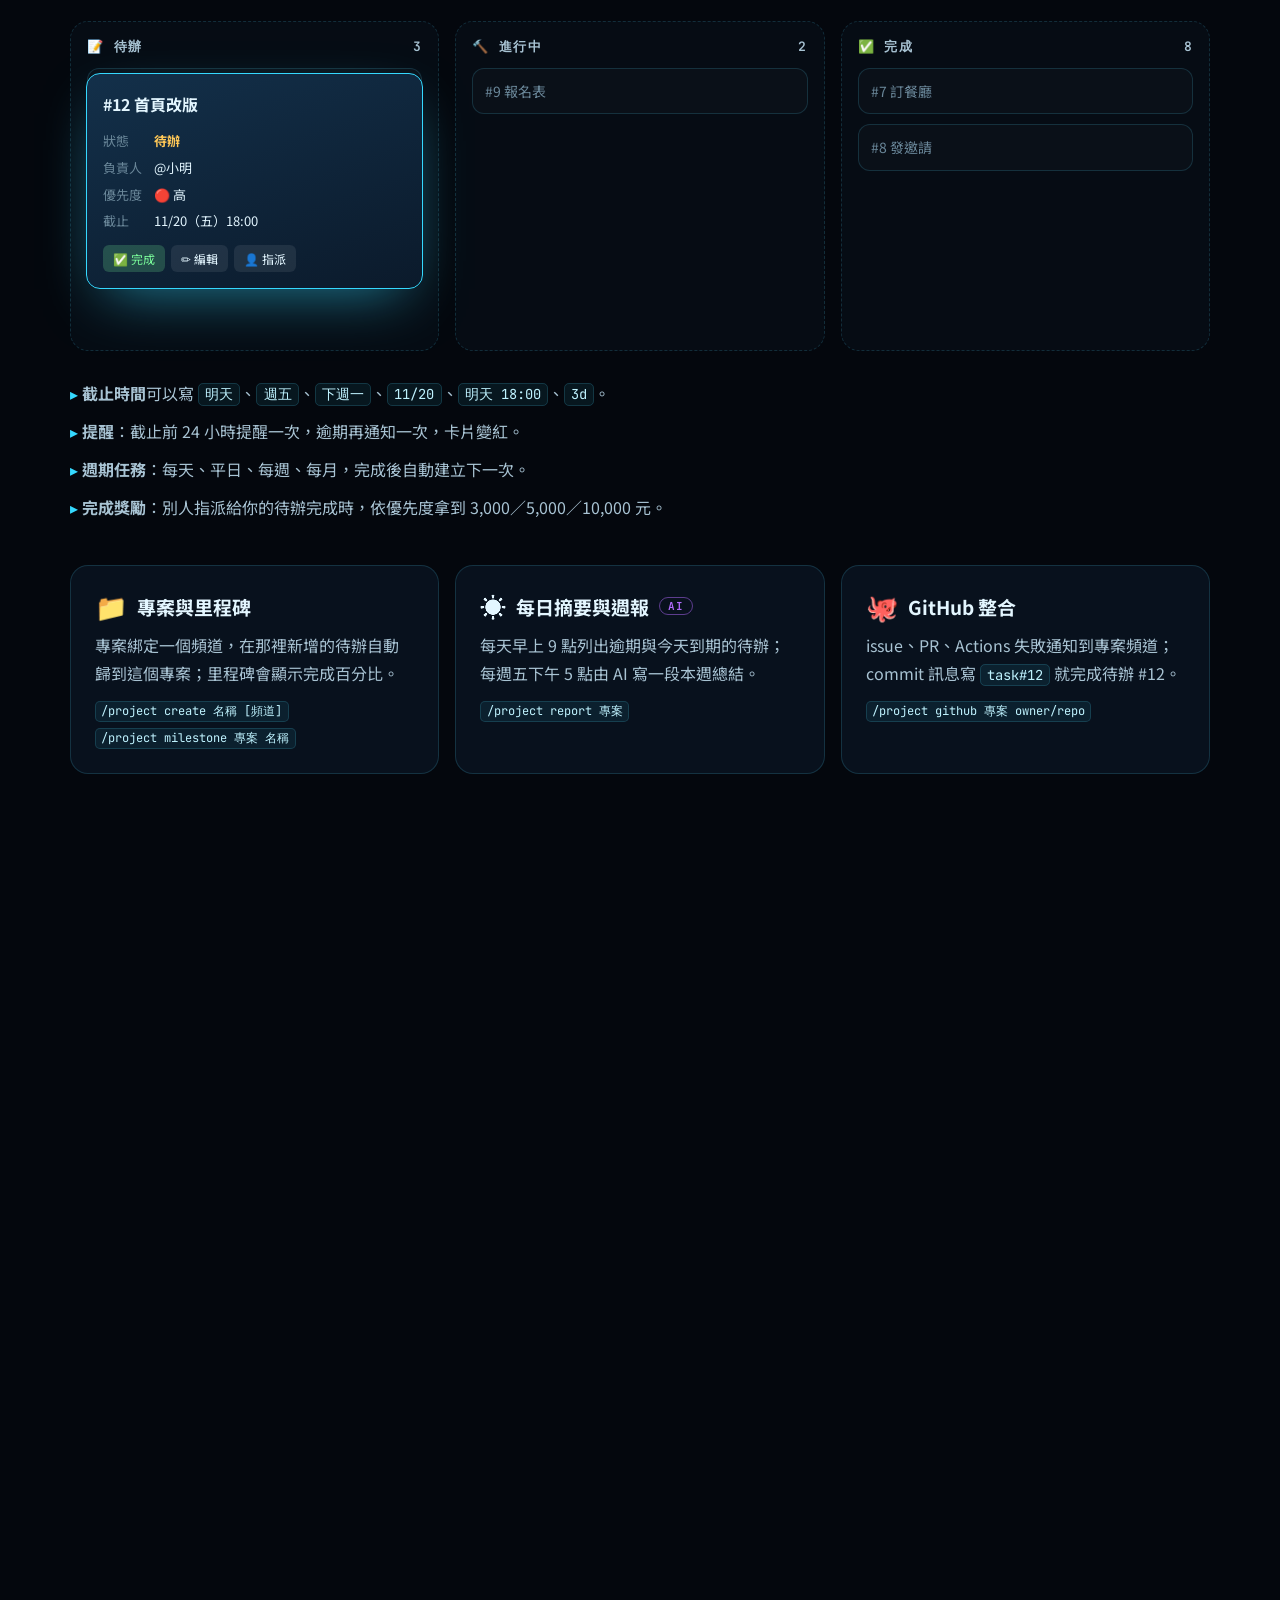
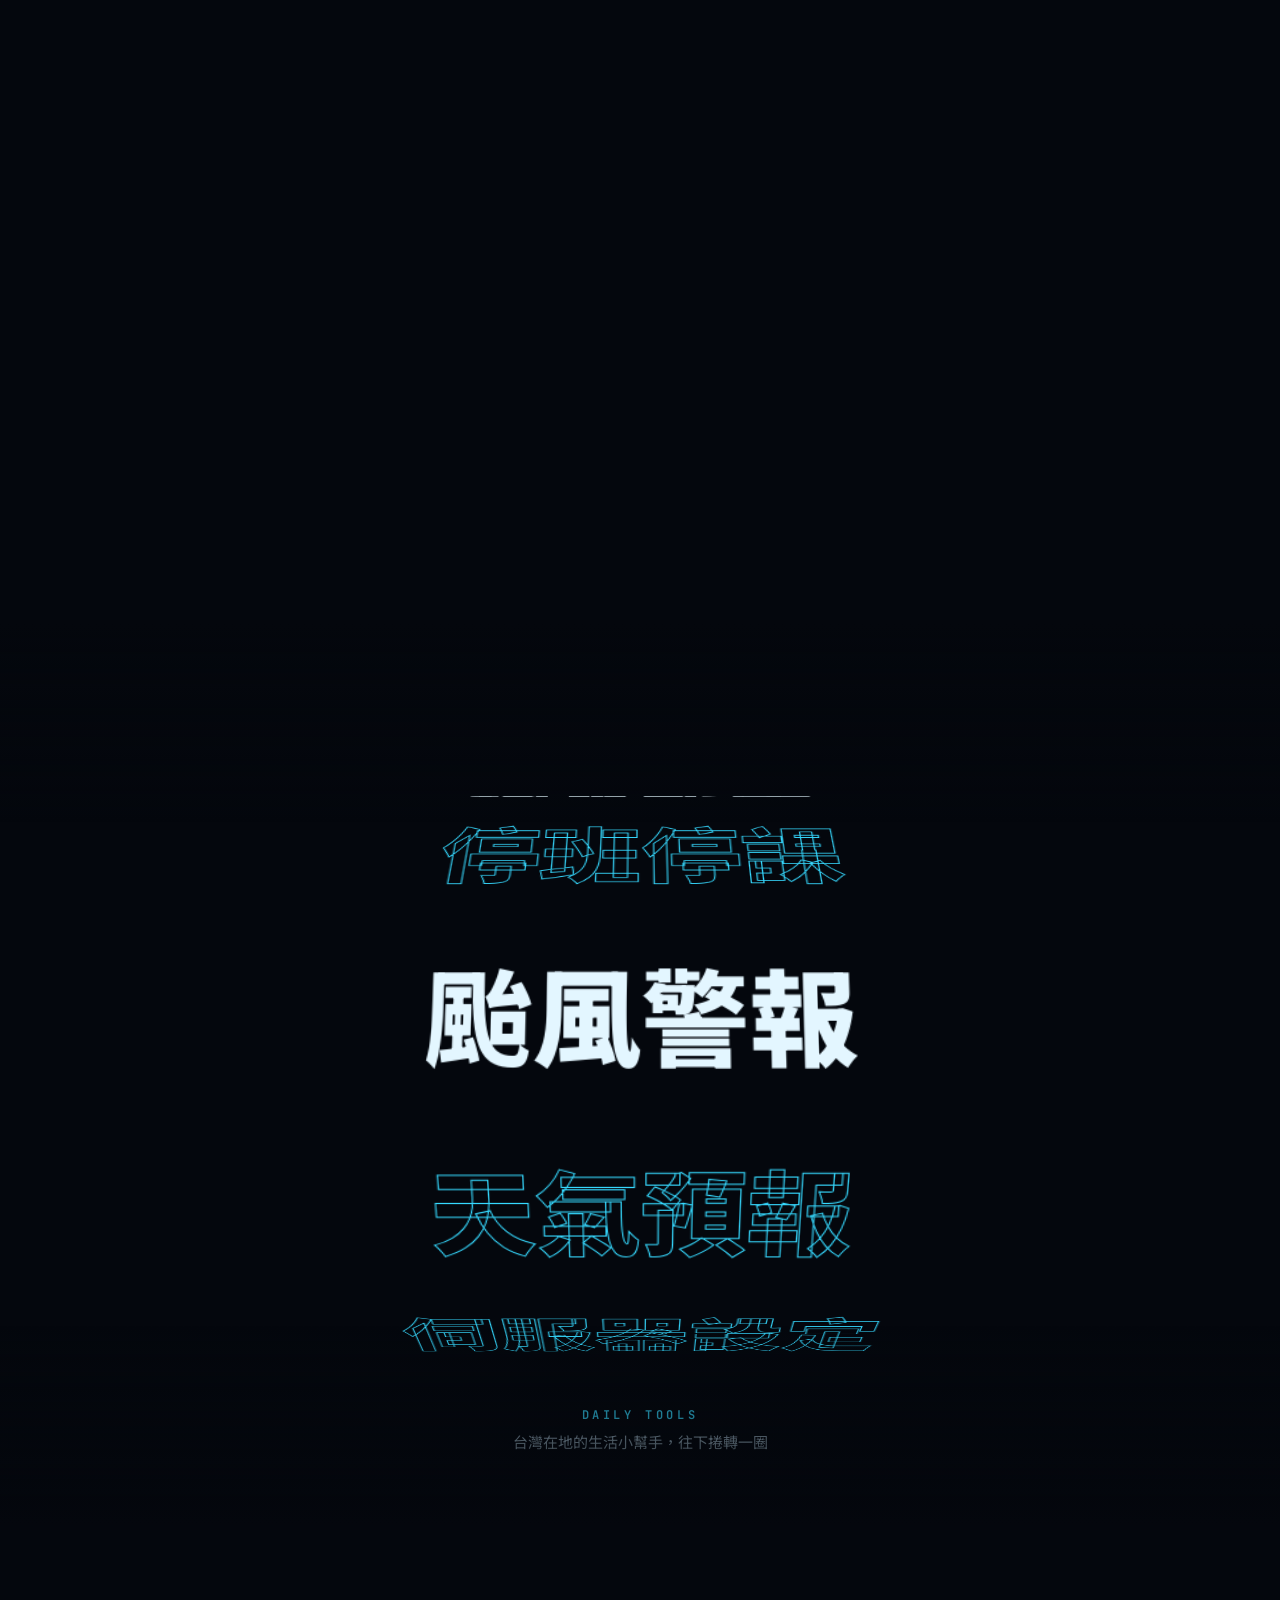
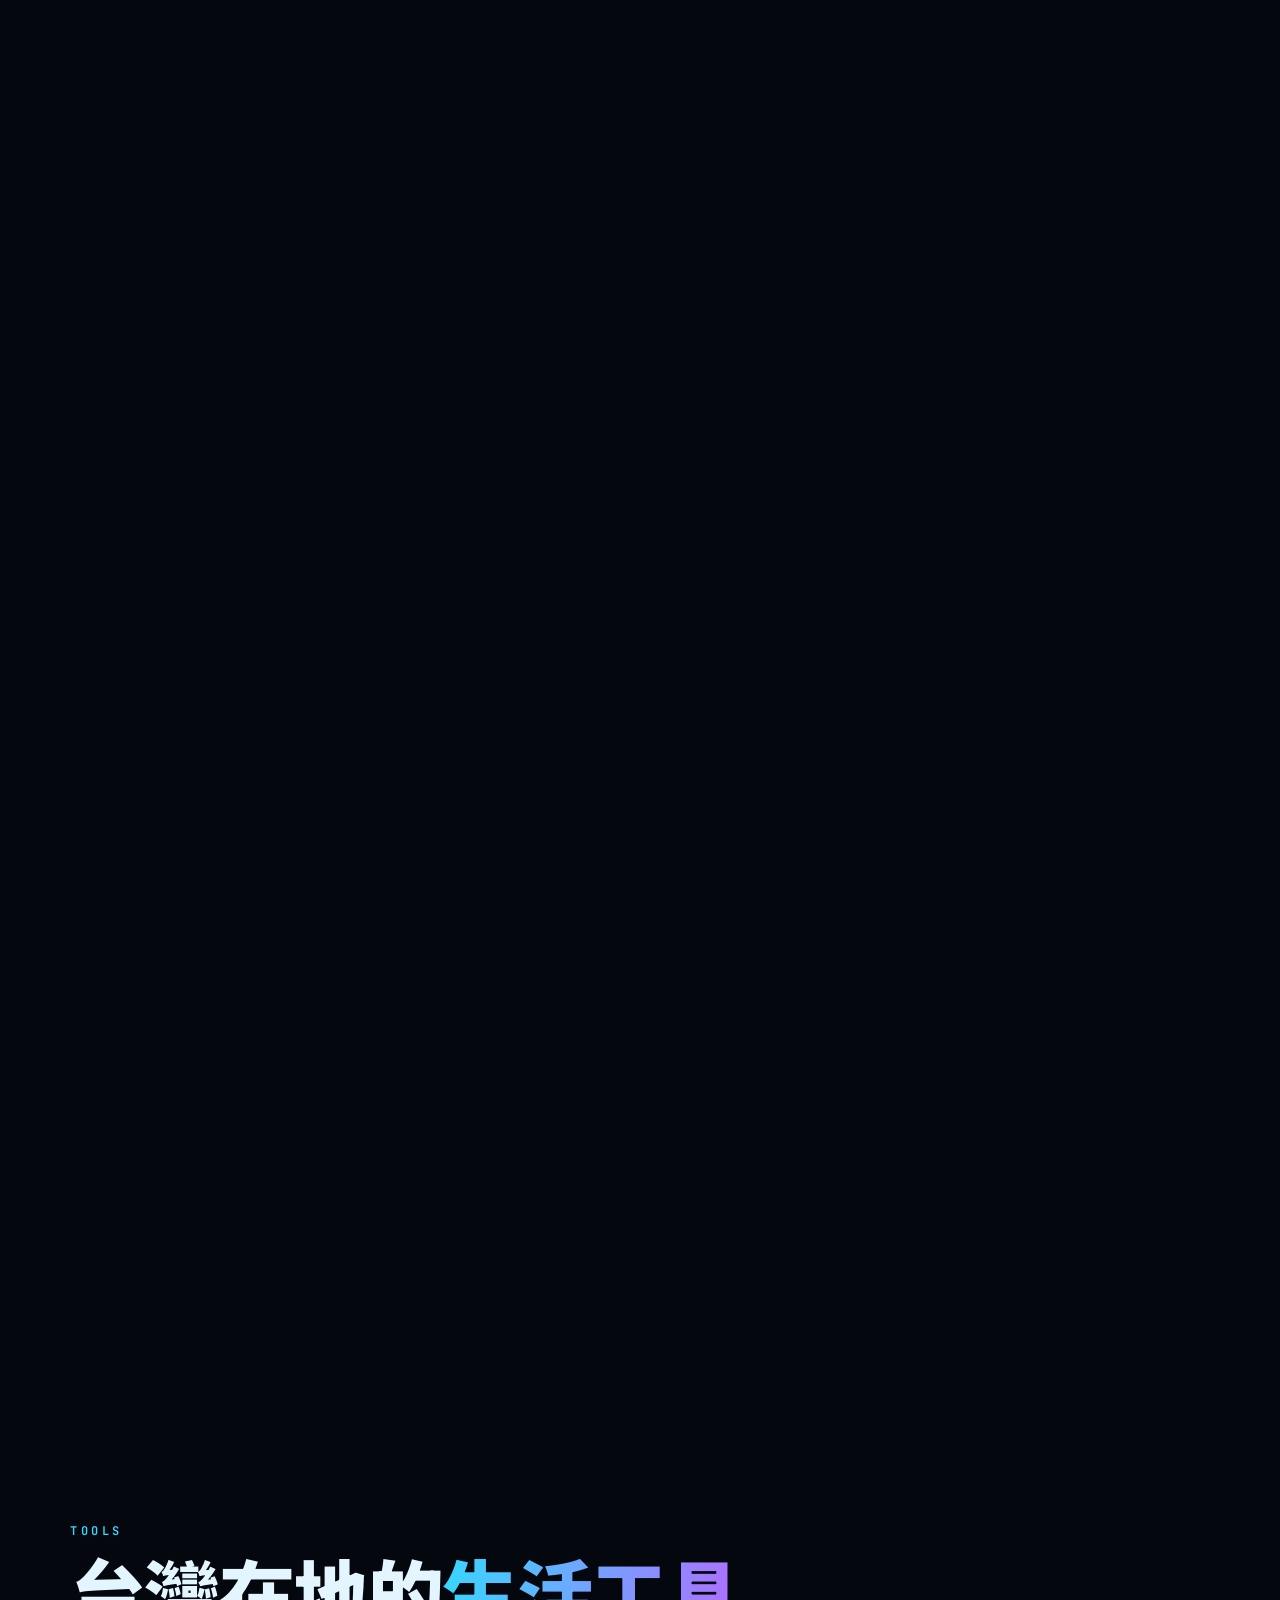
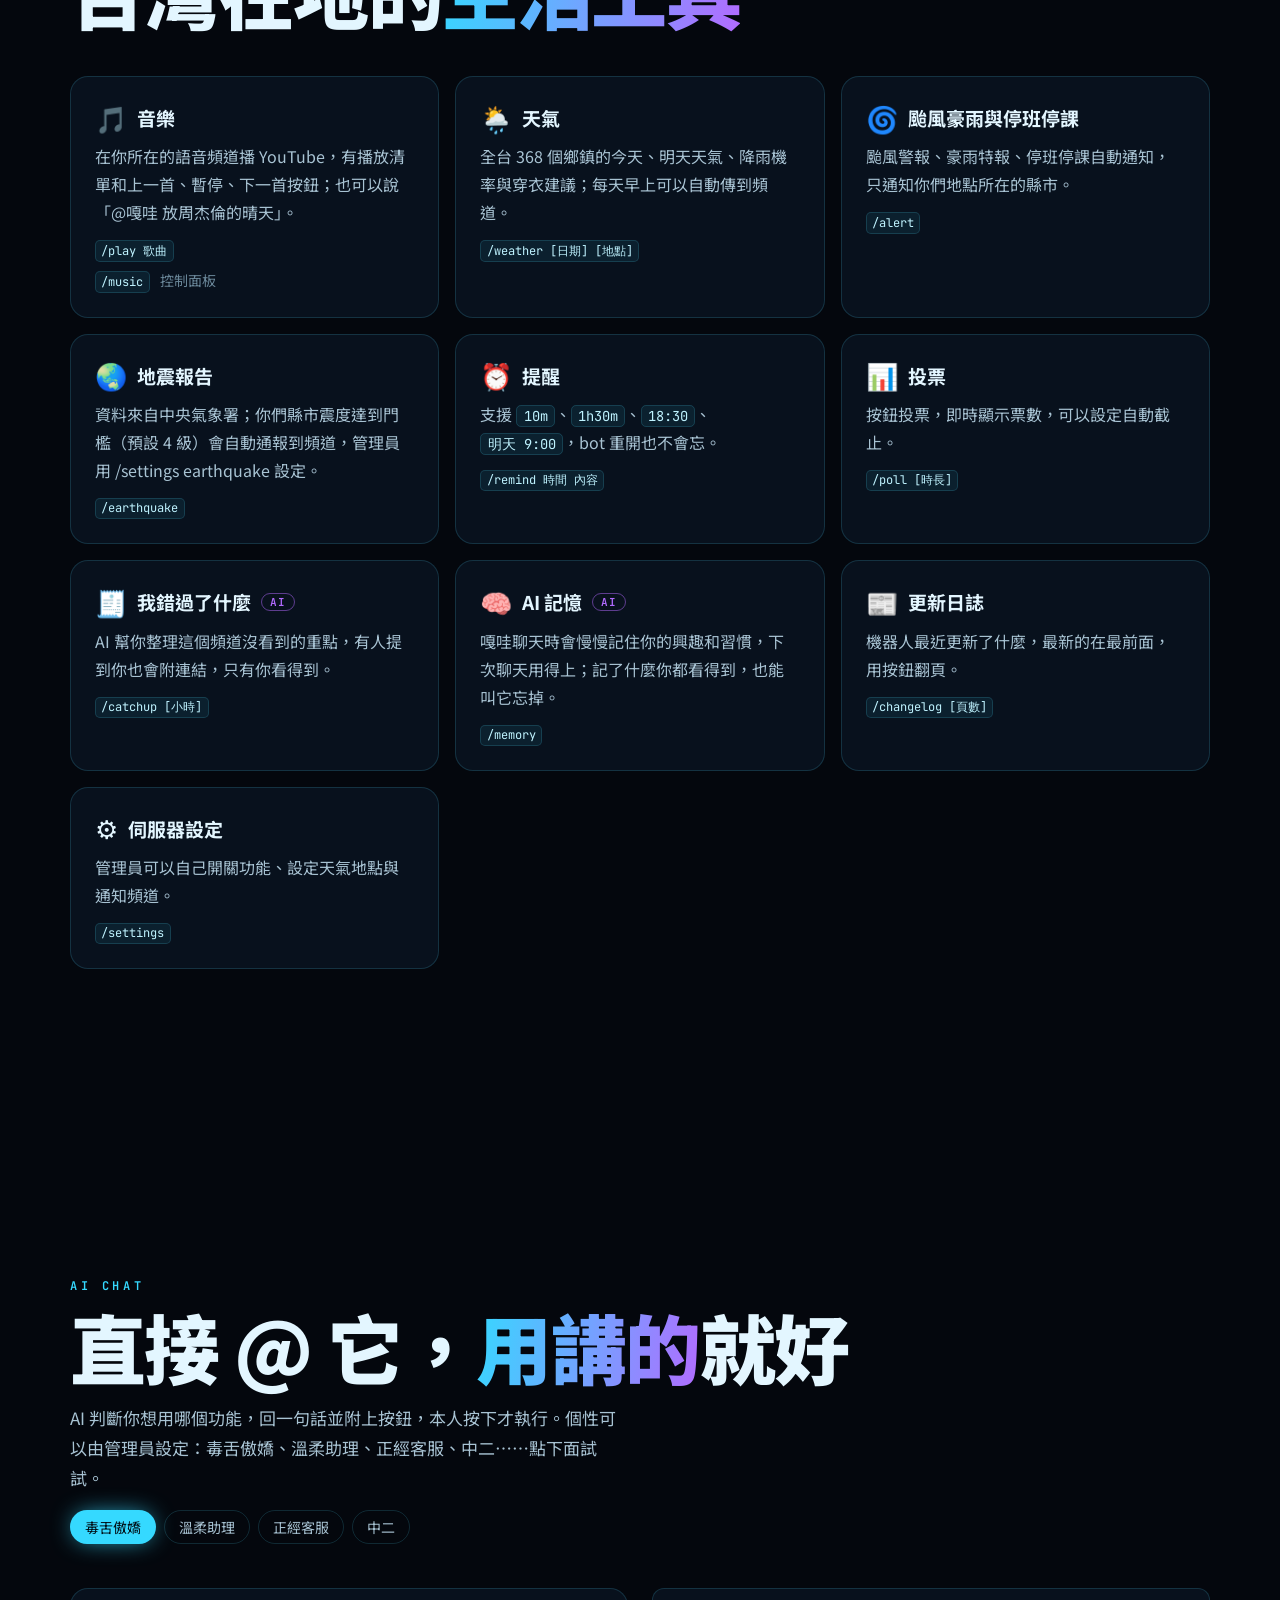
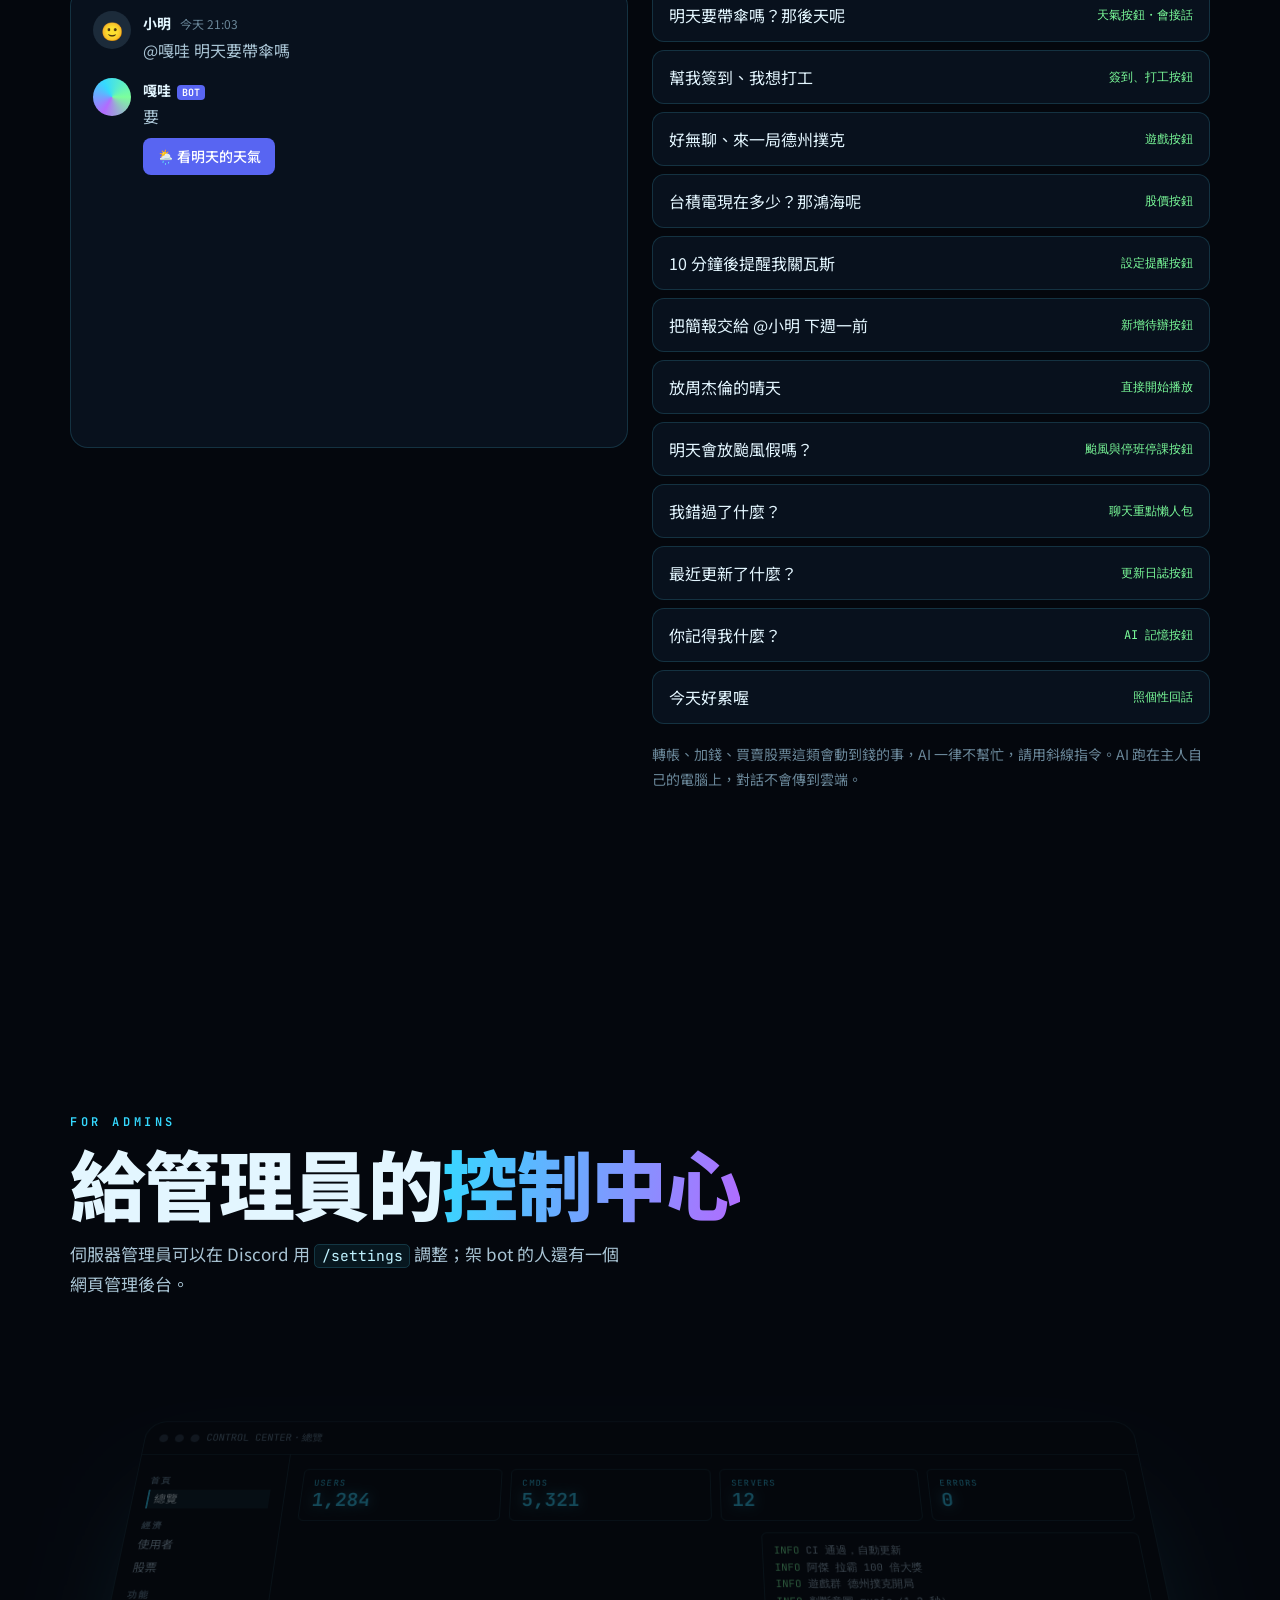
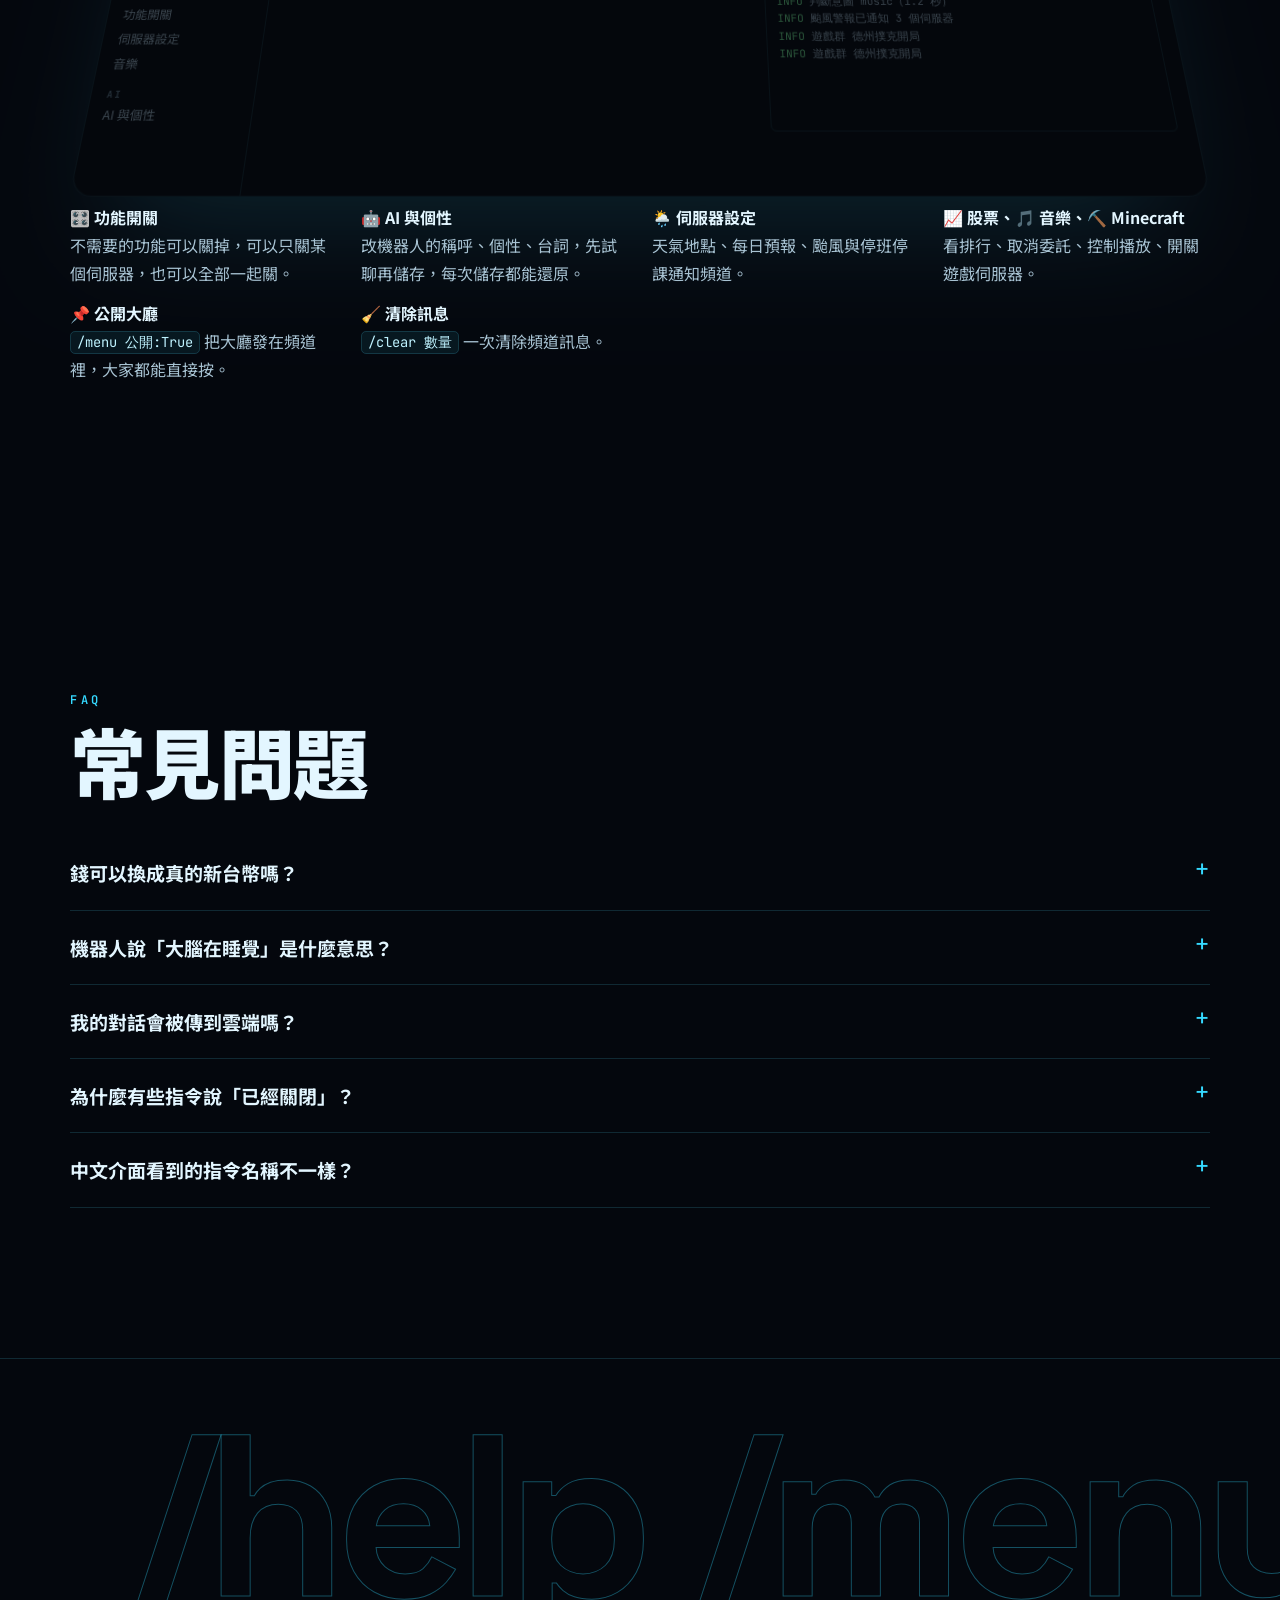
==== commit c40fd176: "新增 21 點保險、莊家逐張開牌與賭注上限 - 按「再來一局」或「換個賭注」會直接在同一則訊息開新的一局，不再洗版多一則訊息 - 莊家明牌是 A 時可以買保險（賭注的一半），莊家 Blackjack " ====
--- a/docs/index.html
+++ b/docs/index.html
@@ -387,7 +387,7 @@
   </div>
   <div class="games-track" id="games-track">
     <article class="game" style="--g:linear-gradient(160deg,#173a2a,#0a1a14)"><span class="n">01 / 06</span><span class="big" aria-hidden="true">🃏</span>
-      <h3>21 點</h3><p>跟莊家比誰最接近 21 點，可以加倍，Blackjack 賠 3:2。</p><ul class="cmds"><li><code>/blackjack [賭注]</code></li></ul></article>
+      <h3>21 點</h3><p>跟莊家比誰最接近 21 點，可以加倍、莊家亮 A 時買保險，Blackjack 賠 3:2，莊家的牌一張一張翻開。每局賭注上限 5 萬。</p><ul class="cmds"><li><code>/blackjack [賭注]</code></li></ul></article>
     <article class="game" style="--g:linear-gradient(160deg,#3a2a0c,#1a1206)"><span class="n">02 / 06</span><span class="big" aria-hidden="true">🎰</span>
       <h3>拉霸機</h3><p>三個一樣就中獎，最高 100 倍。</p><ul class="cmds"><li><code>/slots 賭注</code></li></ul></article>
     <article class="game" style="--g:linear-gradient(160deg,#10284a,#081428)"><span class="n">03 / 06</span><span class="big" aria-hidden="true">🔢</span>
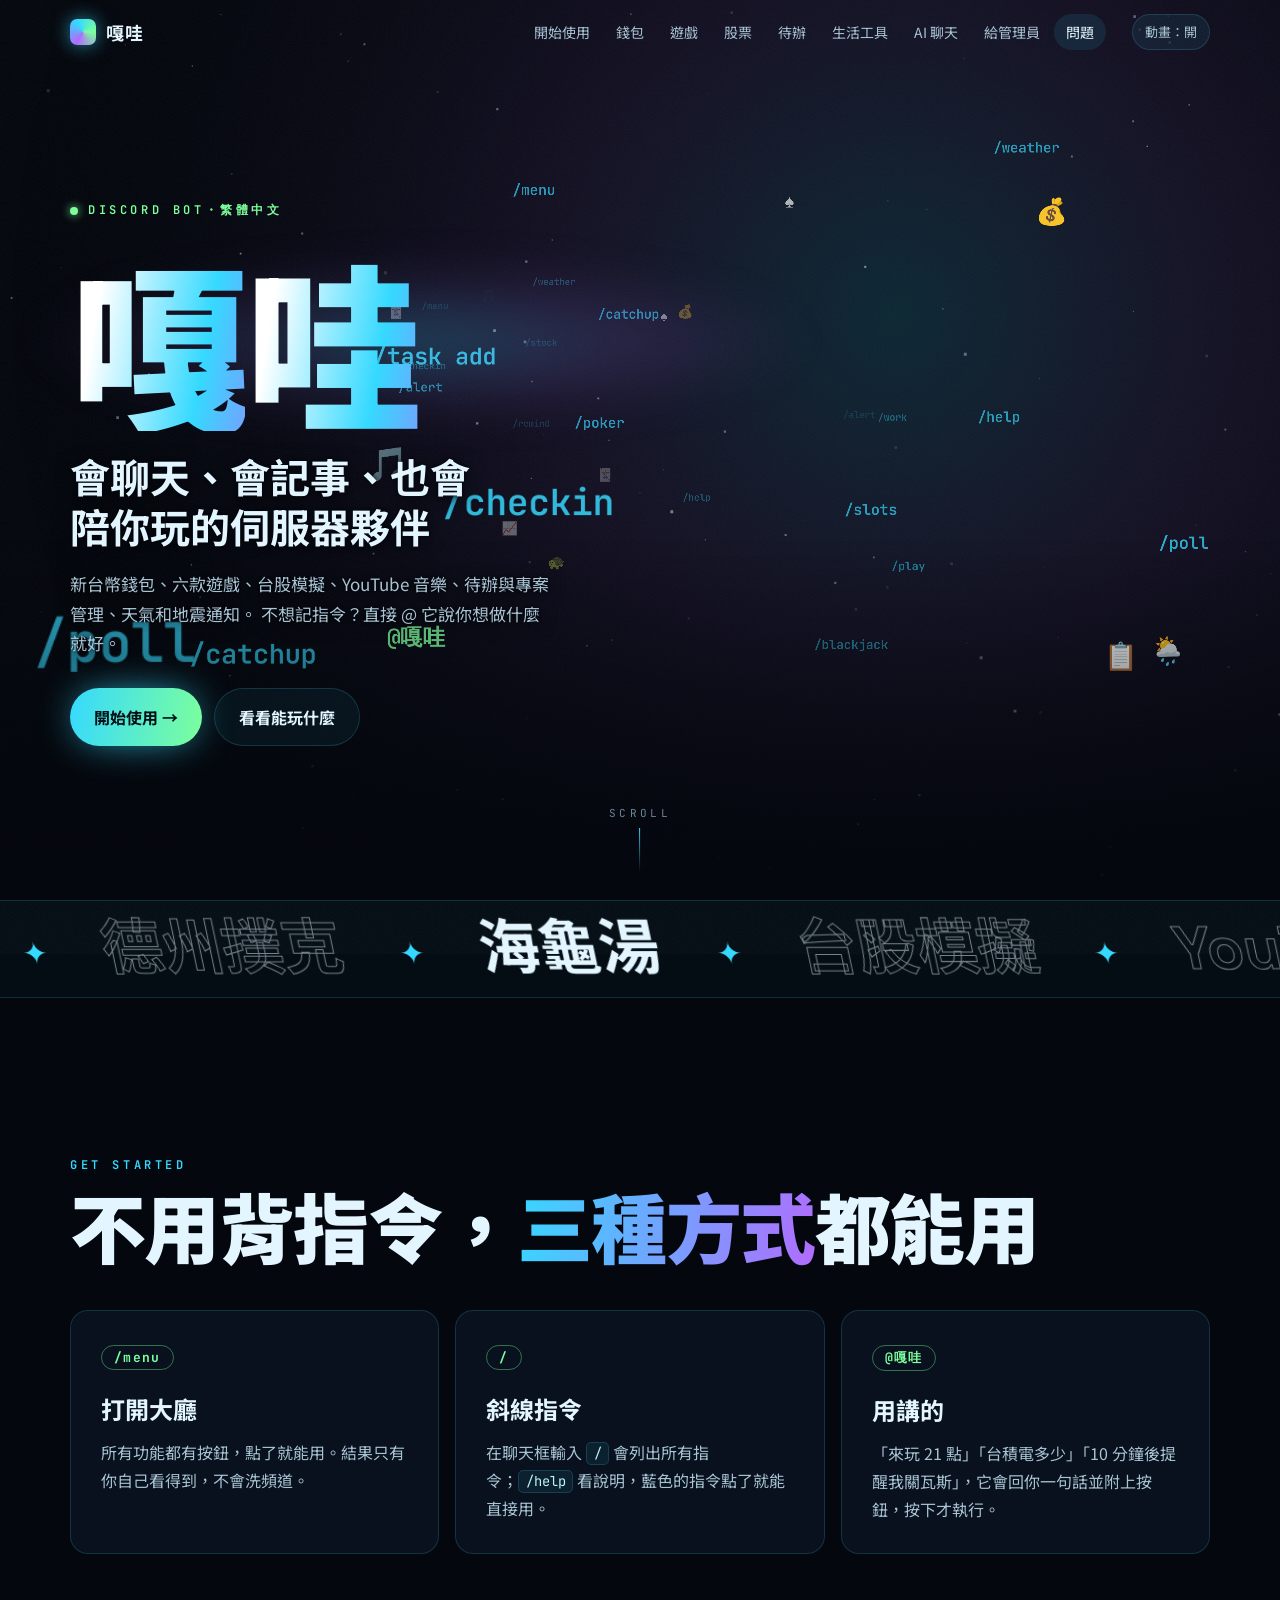
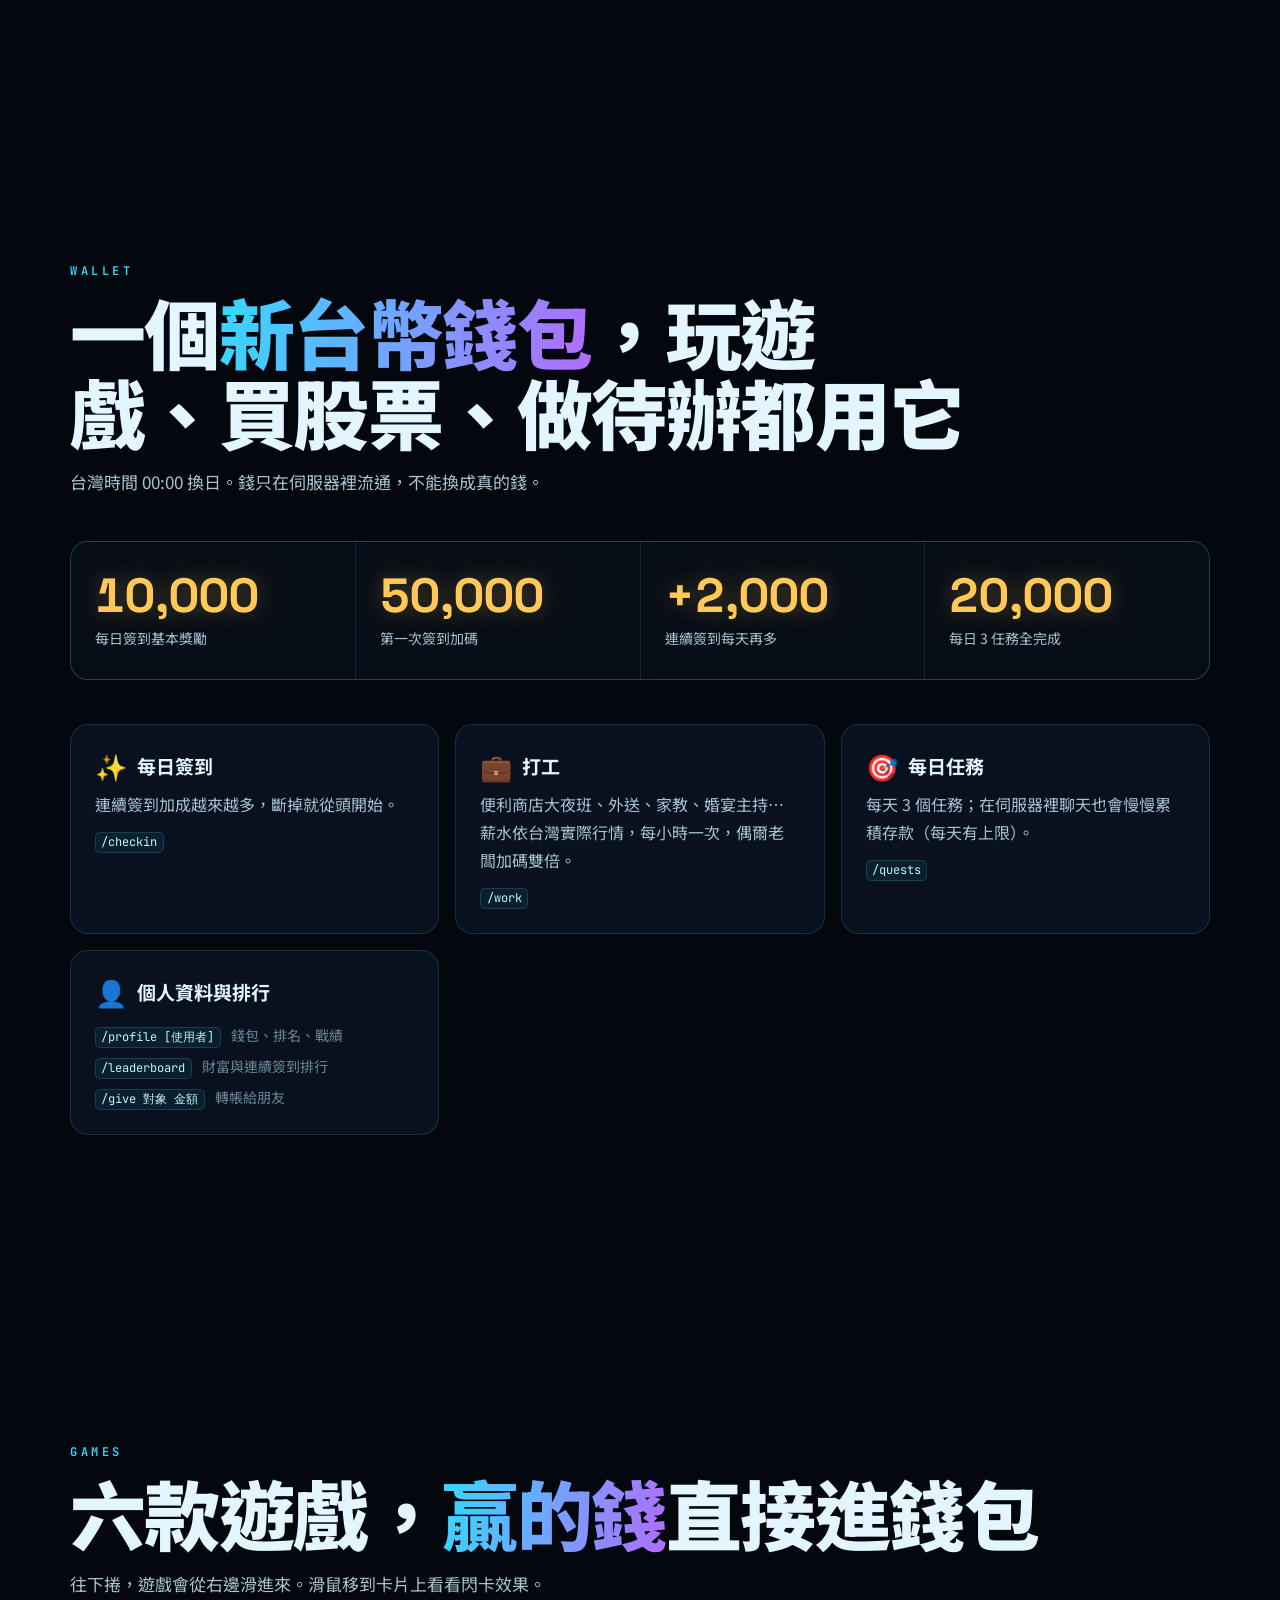
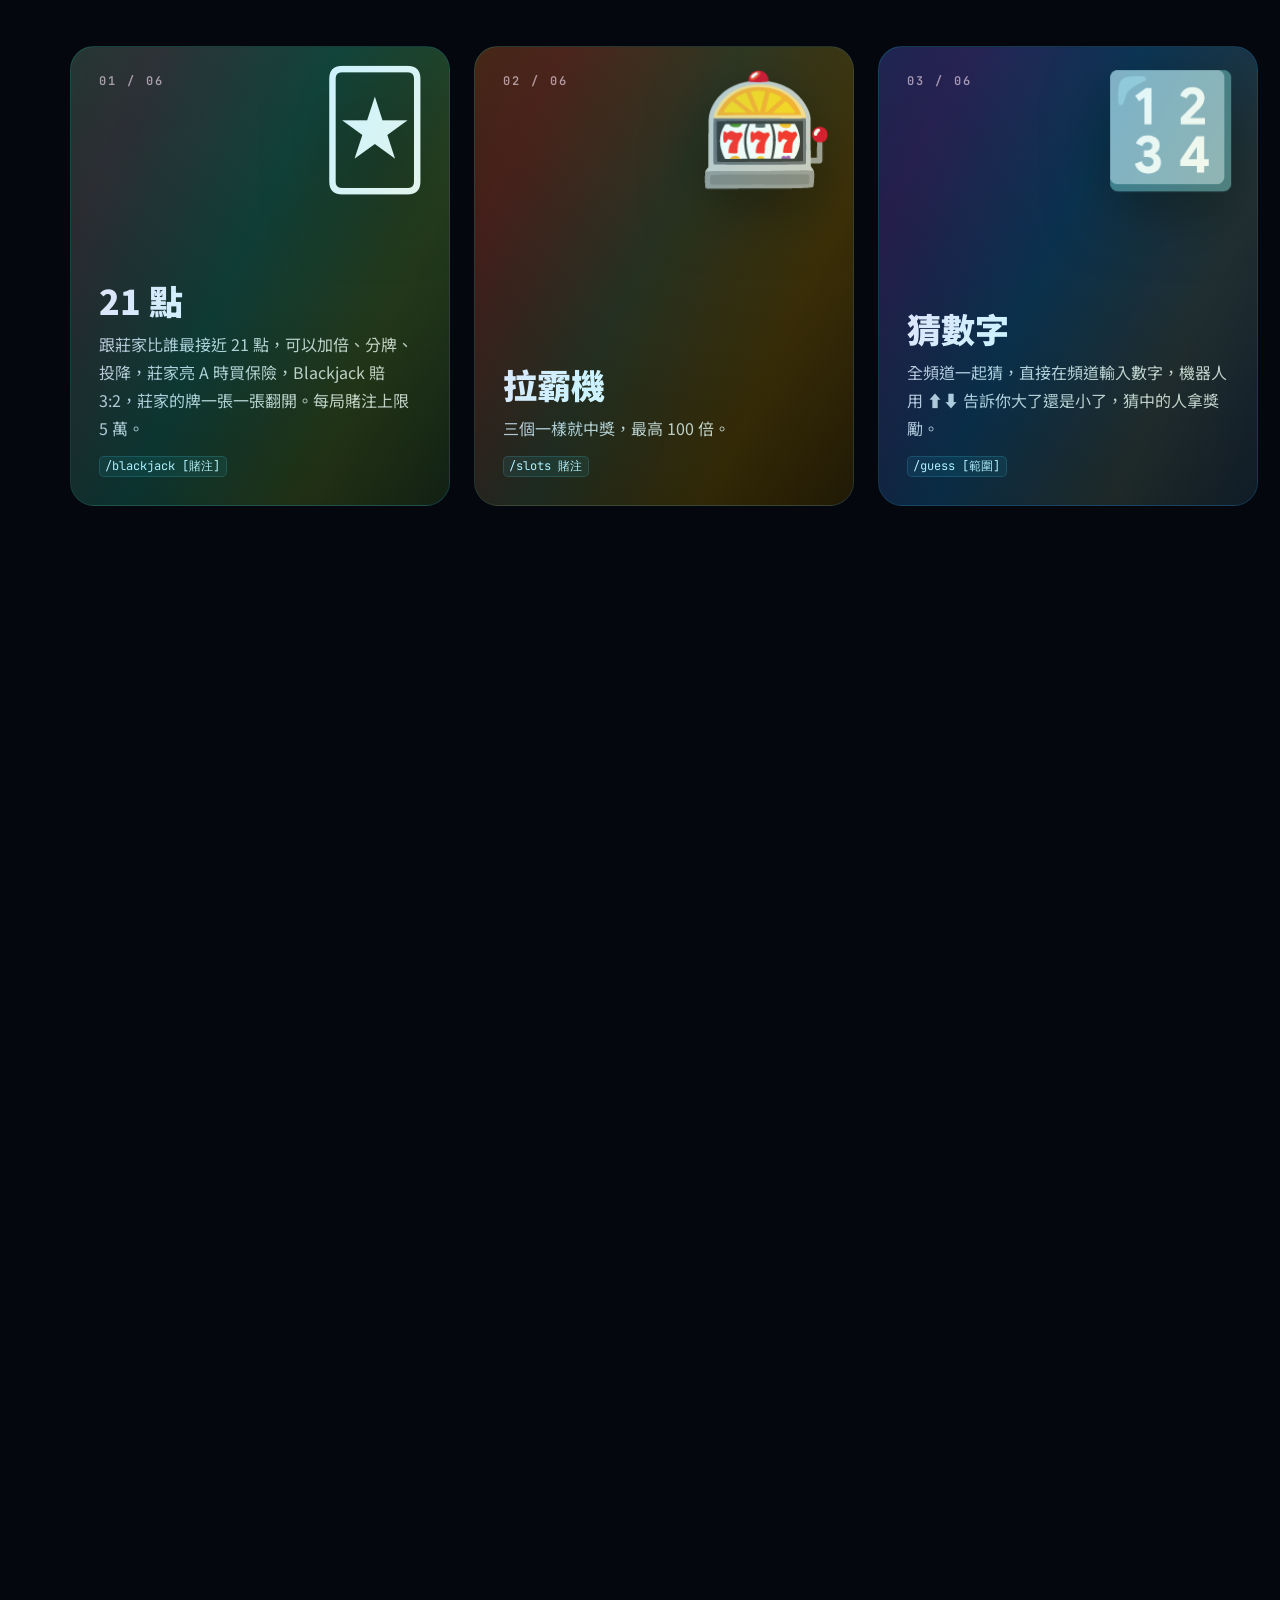
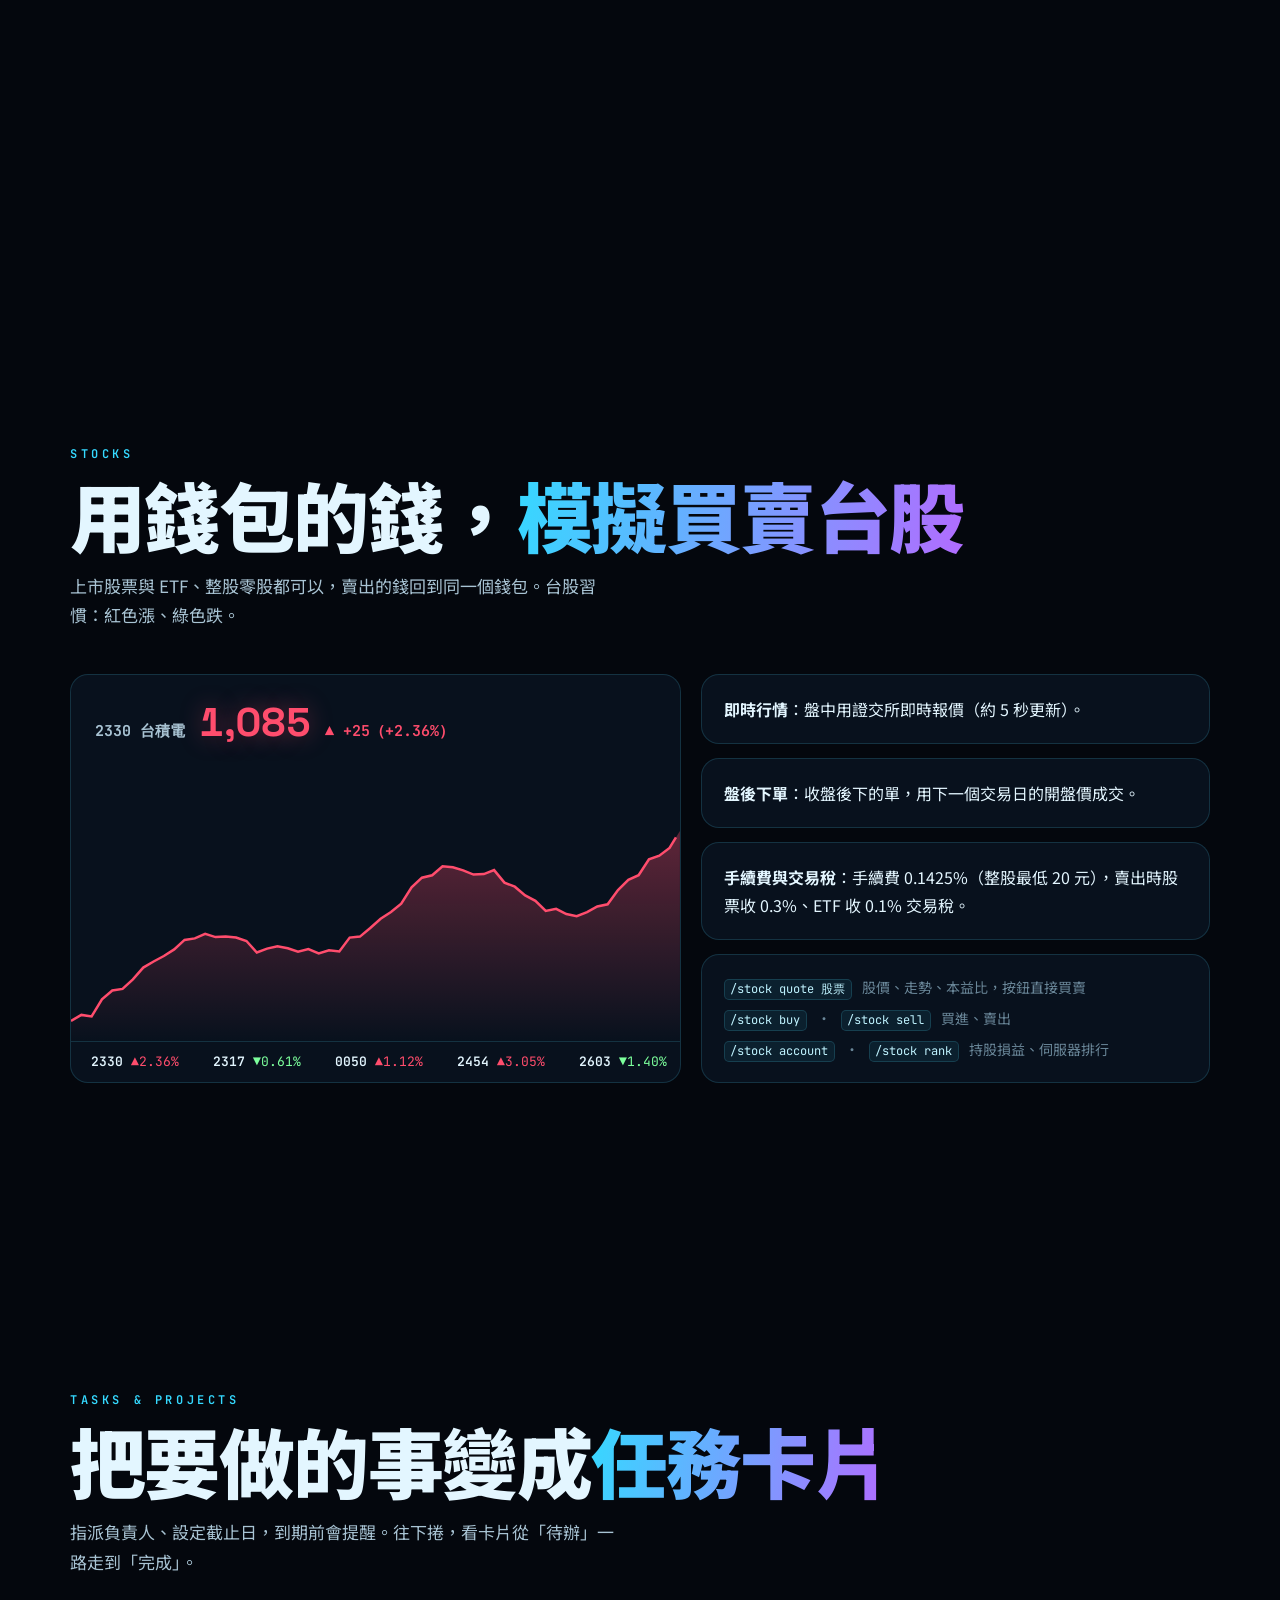
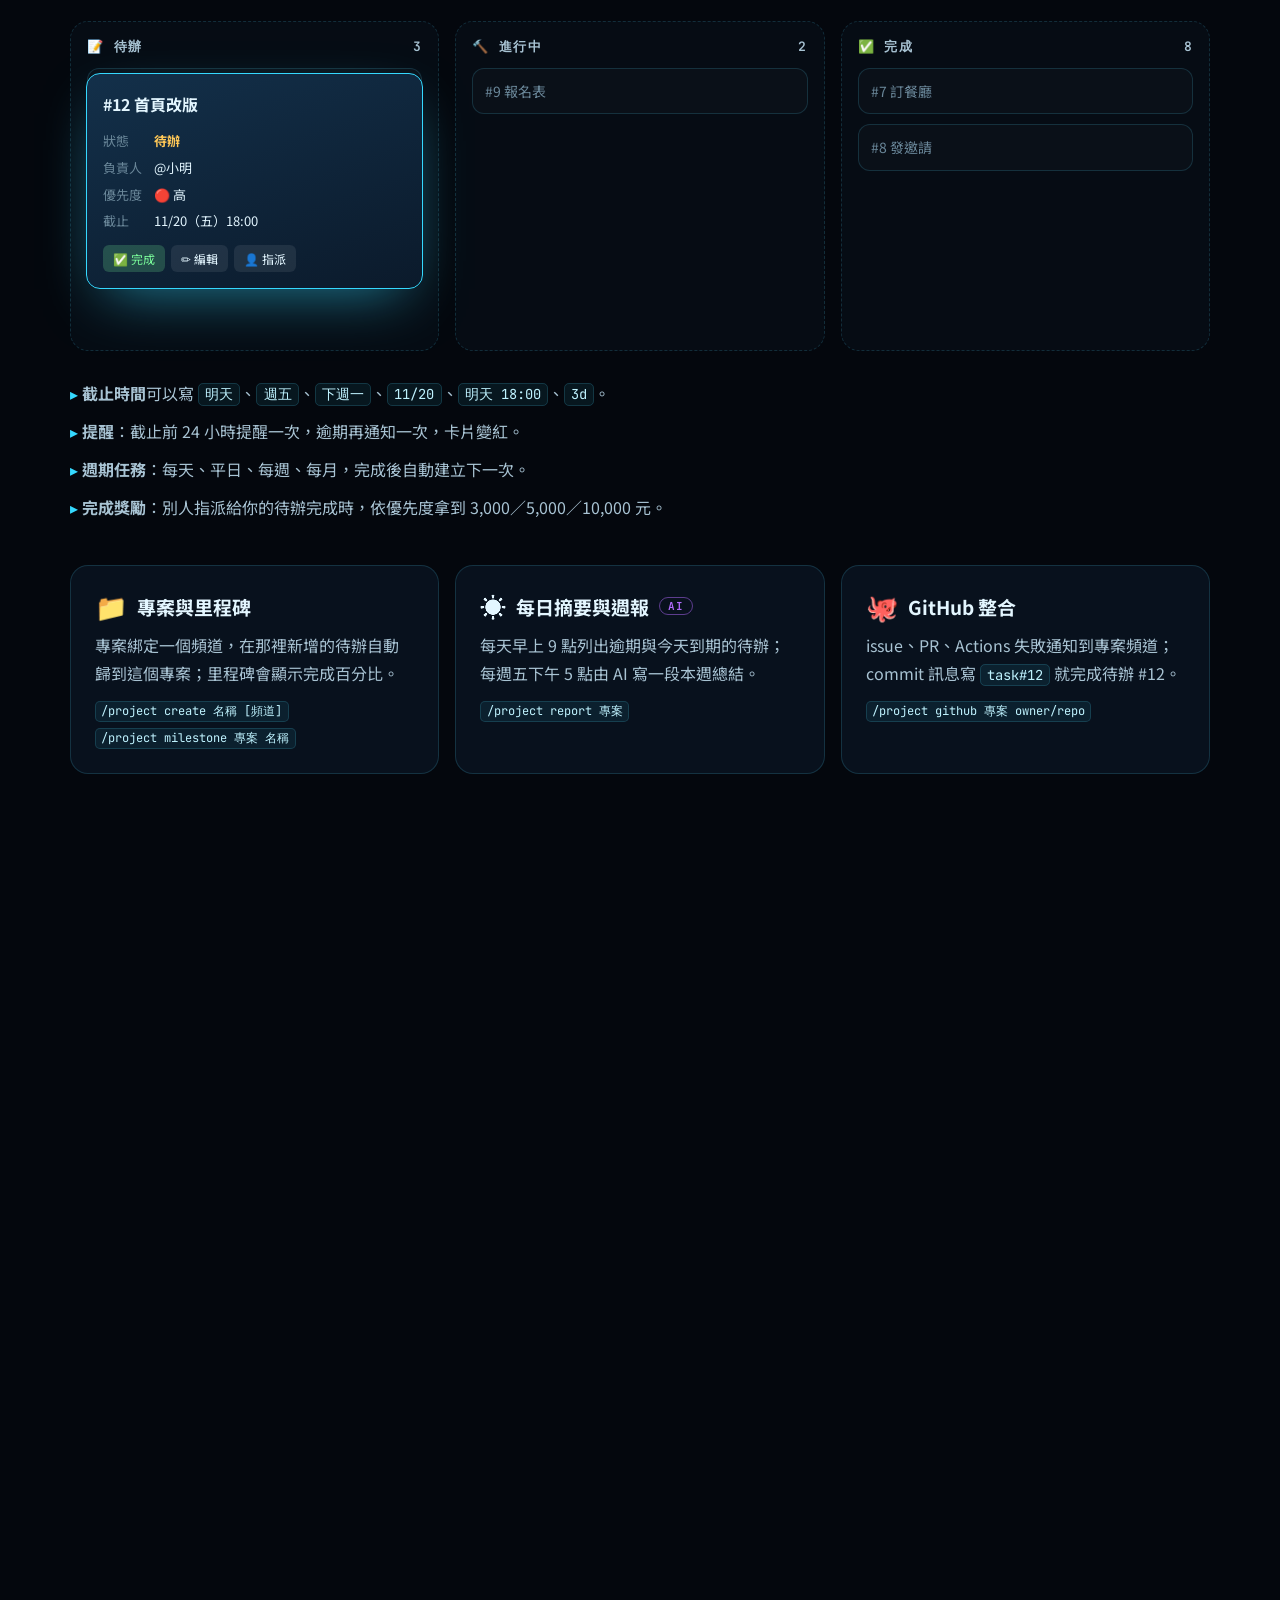
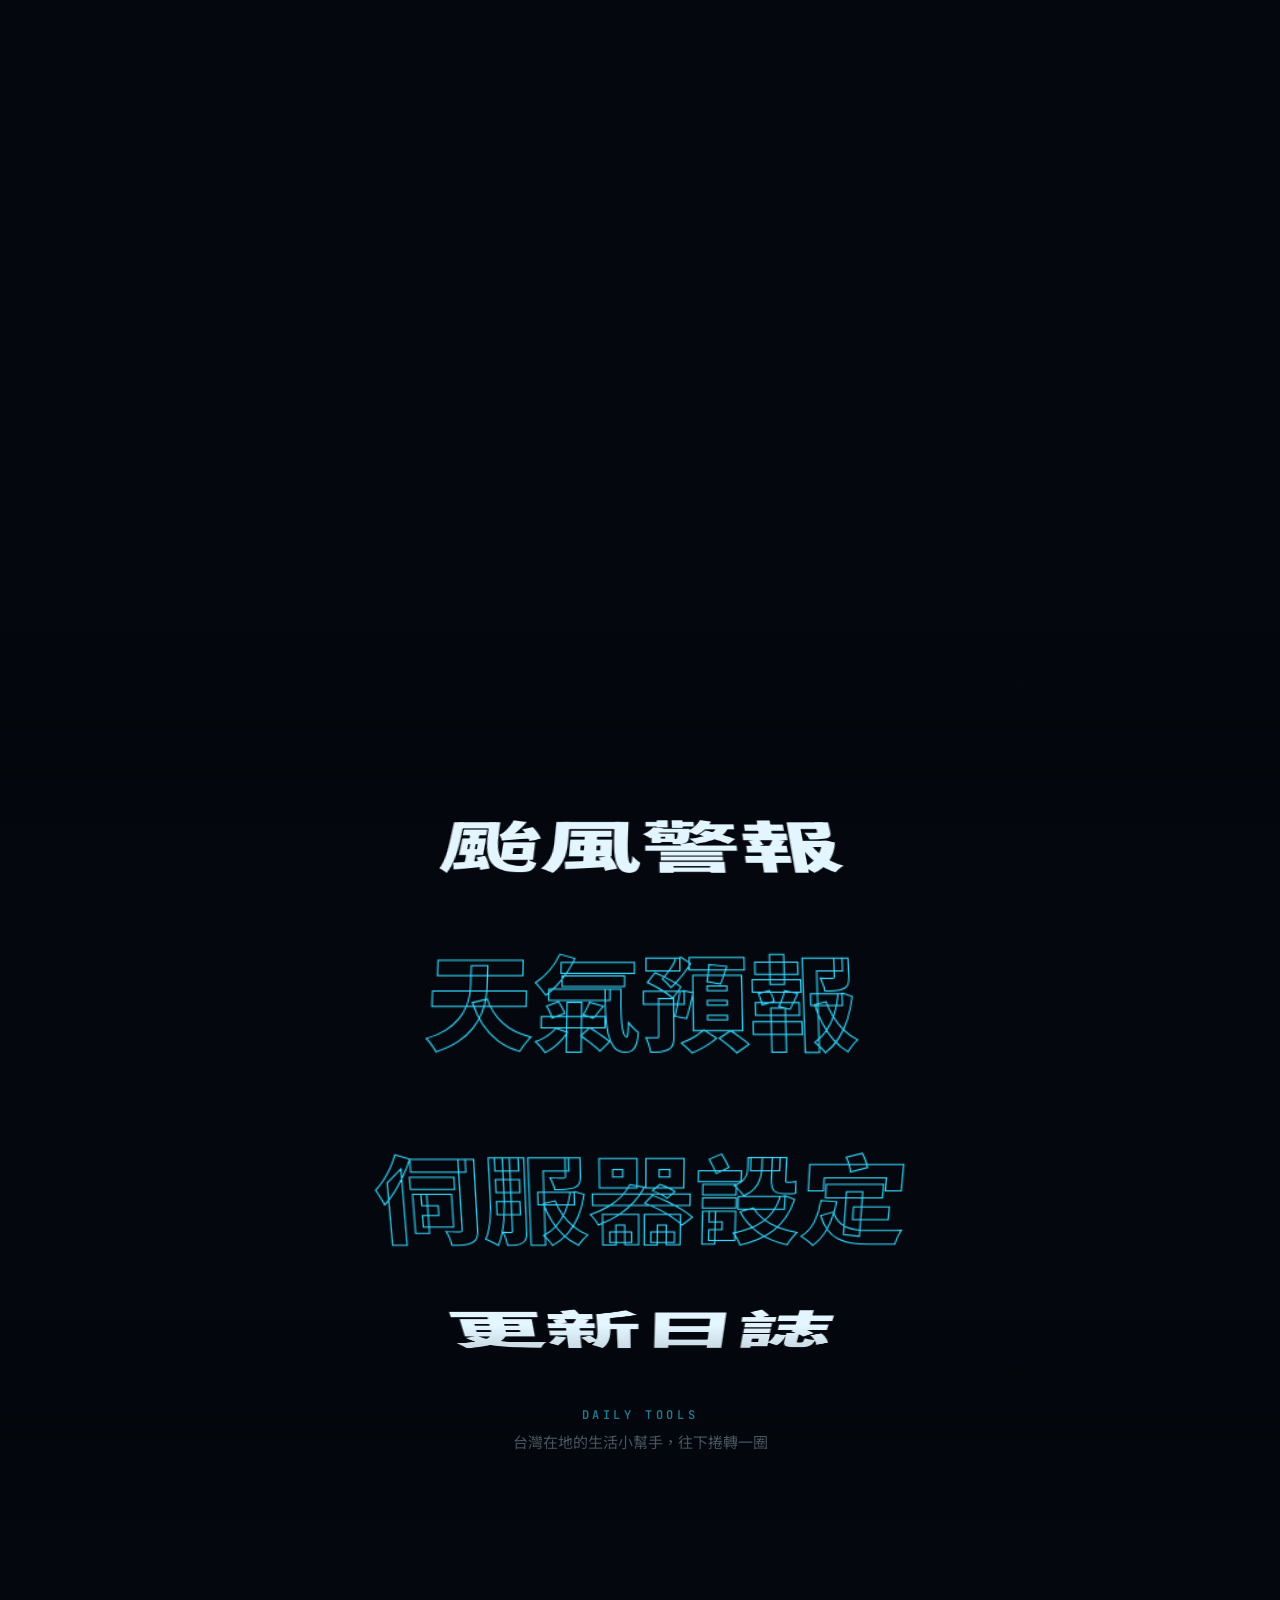
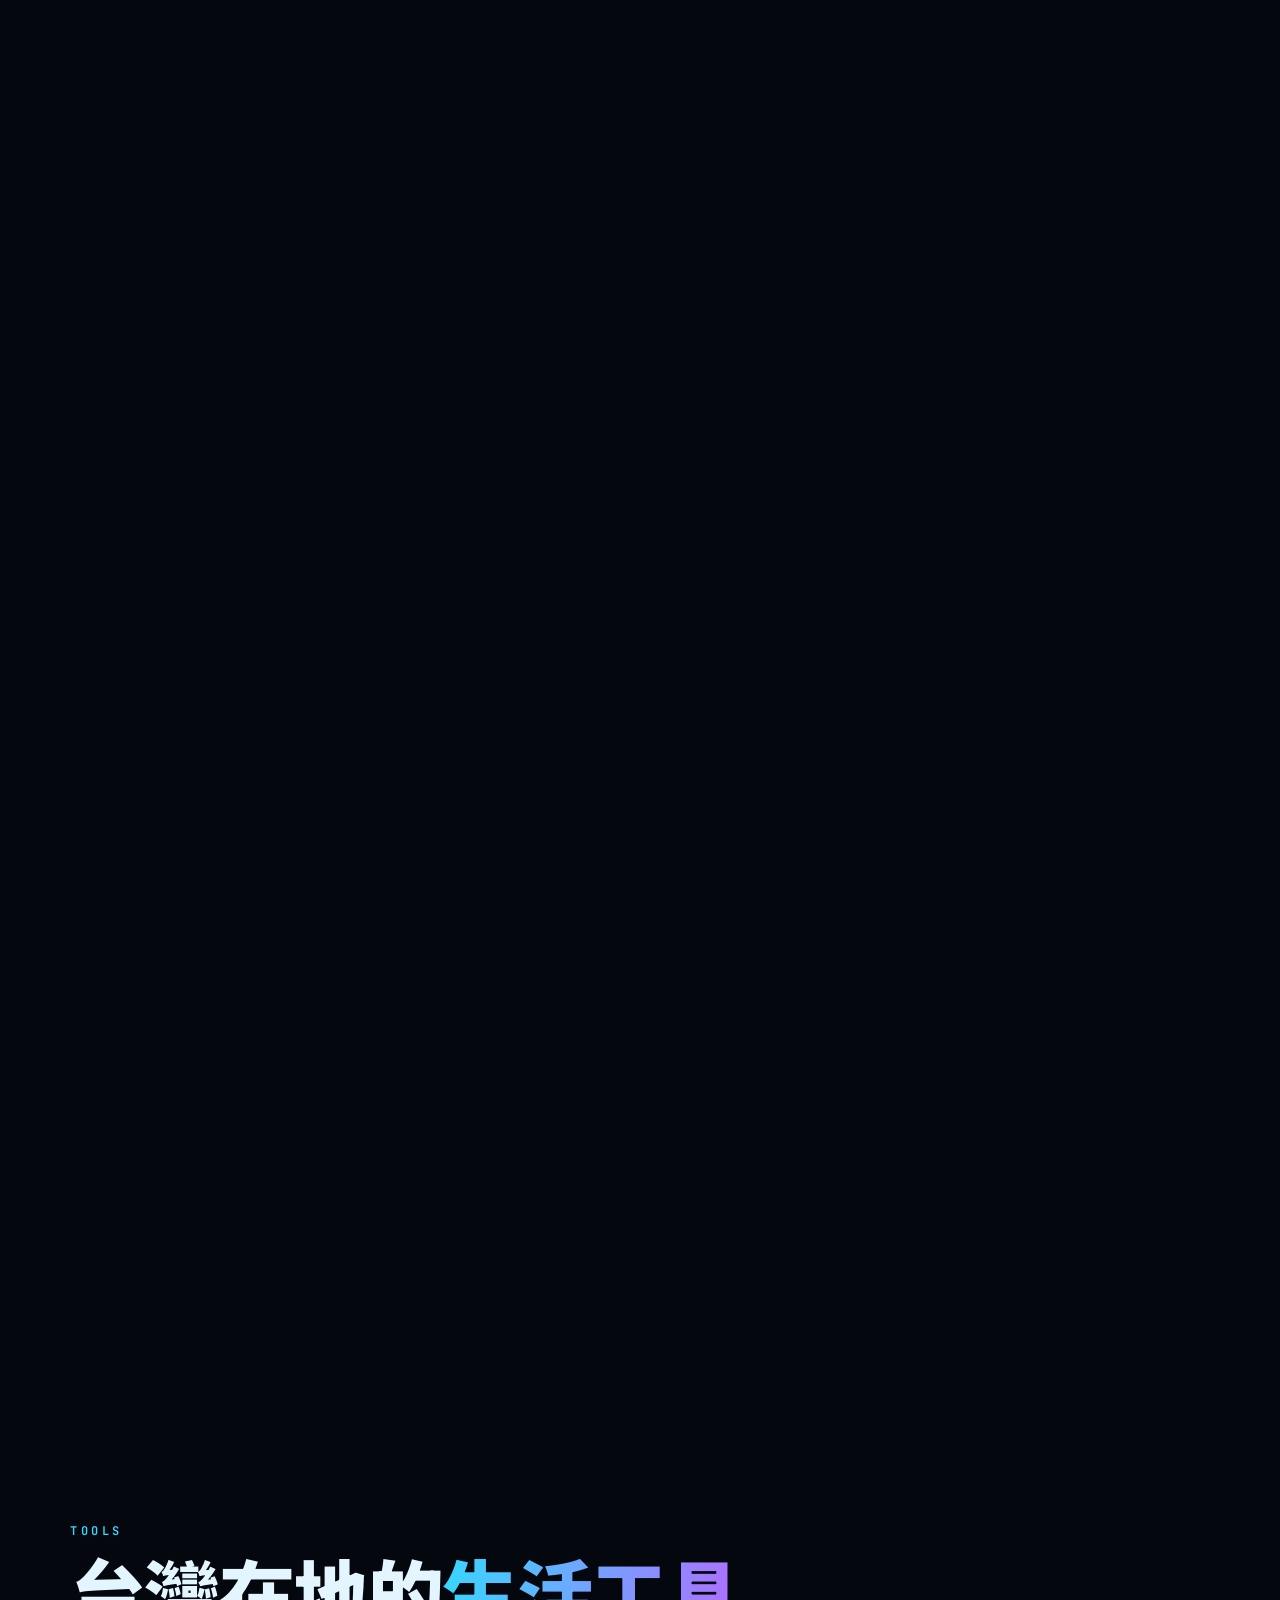
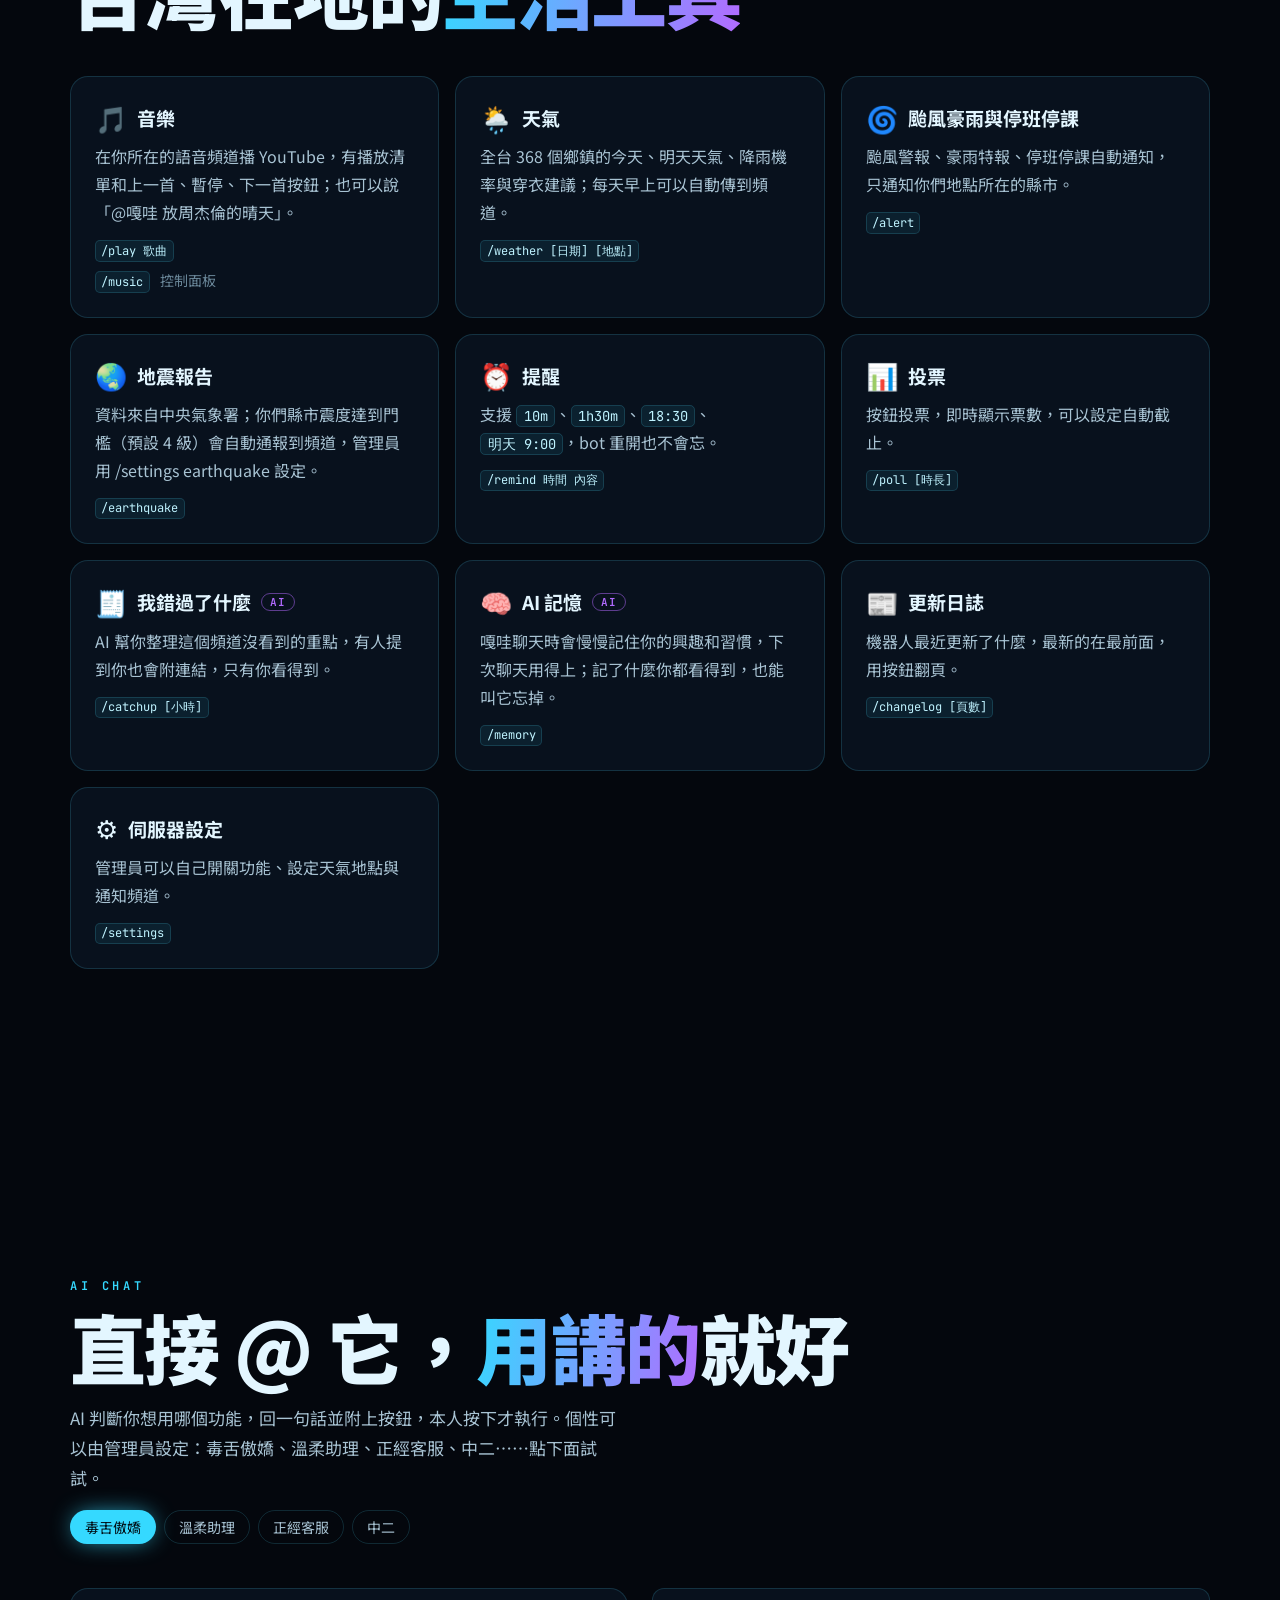
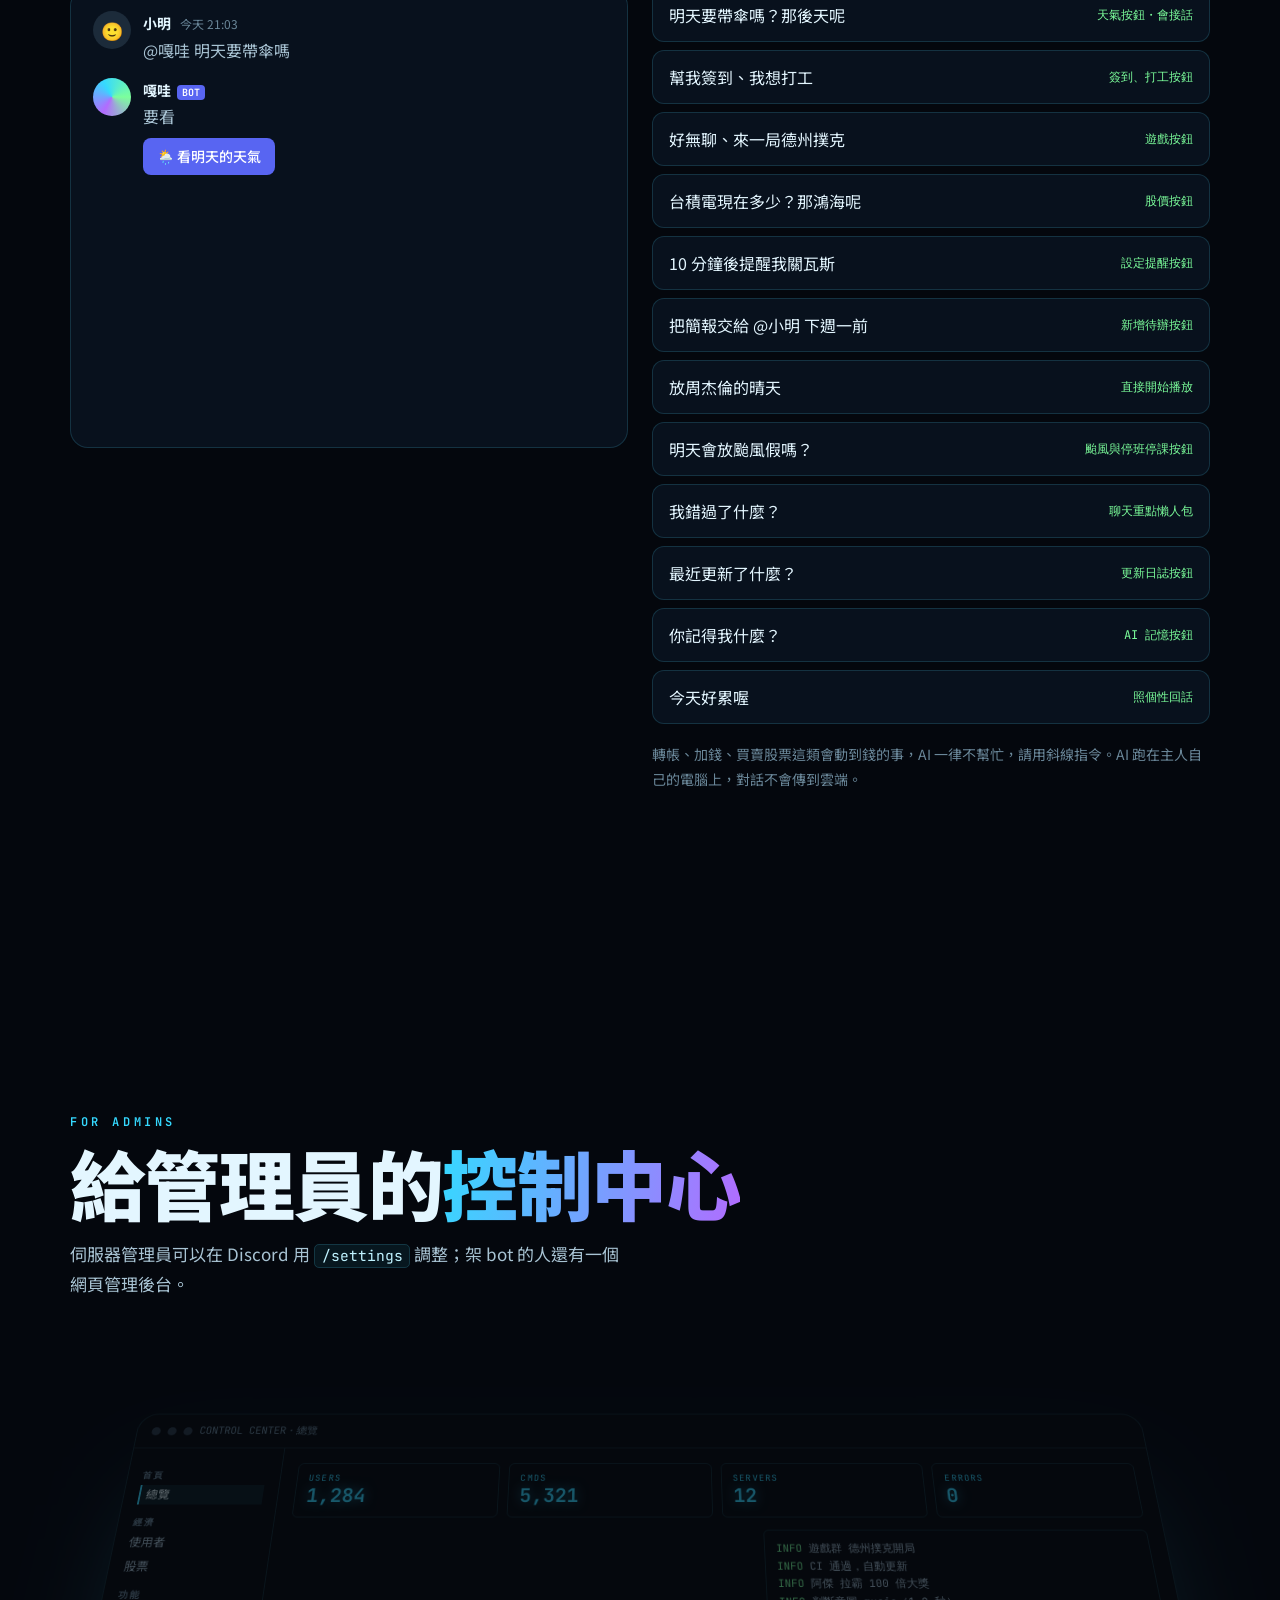
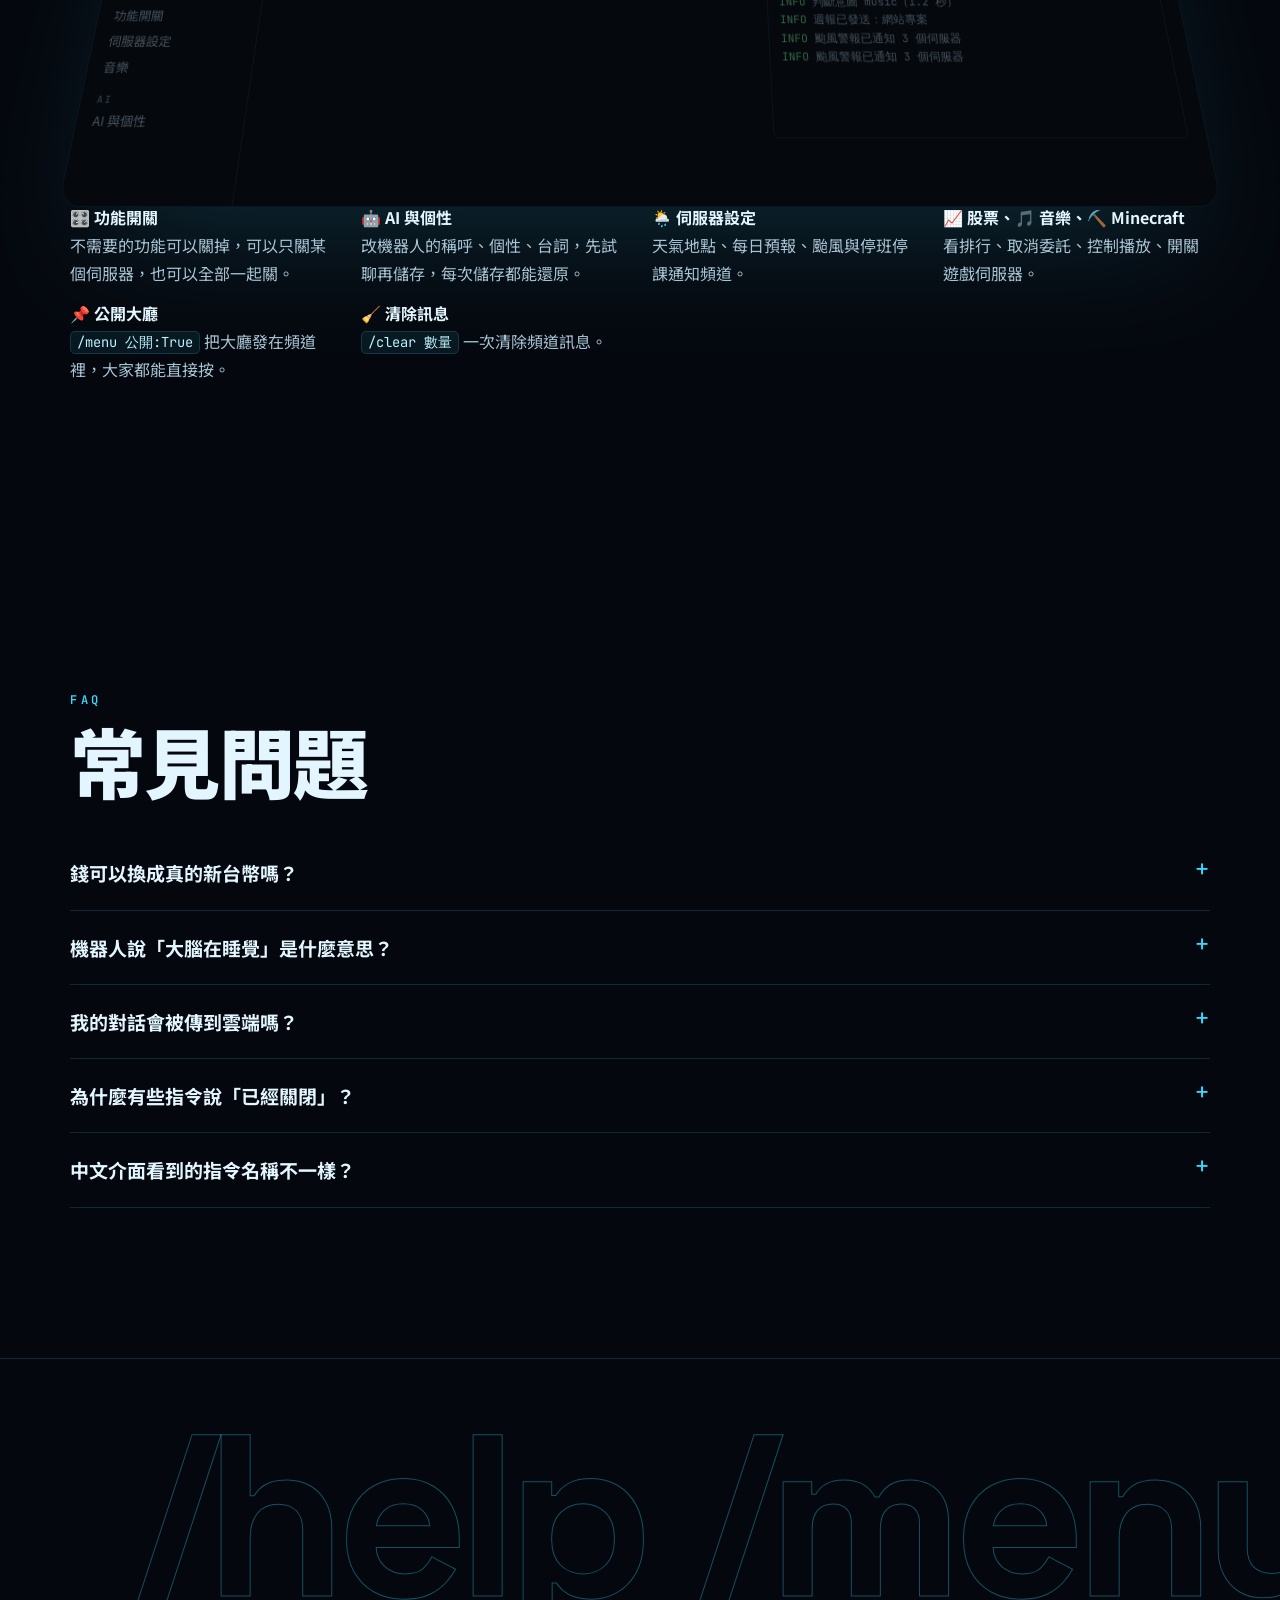
==== commit 67af6b9a: "新增 21 點分牌、投降與軟牌點數顯示 - 新增「分牌」：前兩張點數一樣（10、J、Q、K 都算）可以拆成兩手，各押一樣的賭注，最多 4 手；分 A 每手只補一張 - 新增「投降」：拿到前兩張牌時可以" ====
--- a/docs/index.html
+++ b/docs/index.html
@@ -387,7 +387,7 @@
   </div>
   <div class="games-track" id="games-track">
     <article class="game" style="--g:linear-gradient(160deg,#173a2a,#0a1a14)"><span class="n">01 / 06</span><span class="big" aria-hidden="true">🃏</span>
-      <h3>21 點</h3><p>跟莊家比誰最接近 21 點，可以加倍、莊家亮 A 時買保險，Blackjack 賠 3:2，莊家的牌一張一張翻開。每局賭注上限 5 萬。</p><ul class="cmds"><li><code>/blackjack [賭注]</code></li></ul></article>
+      <h3>21 點</h3><p>跟莊家比誰最接近 21 點，可以加倍、分牌、投降，莊家亮 A 時買保險，Blackjack 賠 3:2，莊家的牌一張一張翻開。每局賭注上限 5 萬。</p><ul class="cmds"><li><code>/blackjack [賭注]</code></li></ul></article>
     <article class="game" style="--g:linear-gradient(160deg,#3a2a0c,#1a1206)"><span class="n">02 / 06</span><span class="big" aria-hidden="true">🎰</span>
       <h3>拉霸機</h3><p>三個一樣就中獎，最高 100 倍。</p><ul class="cmds"><li><code>/slots 賭注</code></li></ul></article>
     <article class="game" style="--g:linear-gradient(160deg,#10284a,#081428)"><span class="n">03 / 06</span><span class="big" aria-hidden="true">🔢</span>
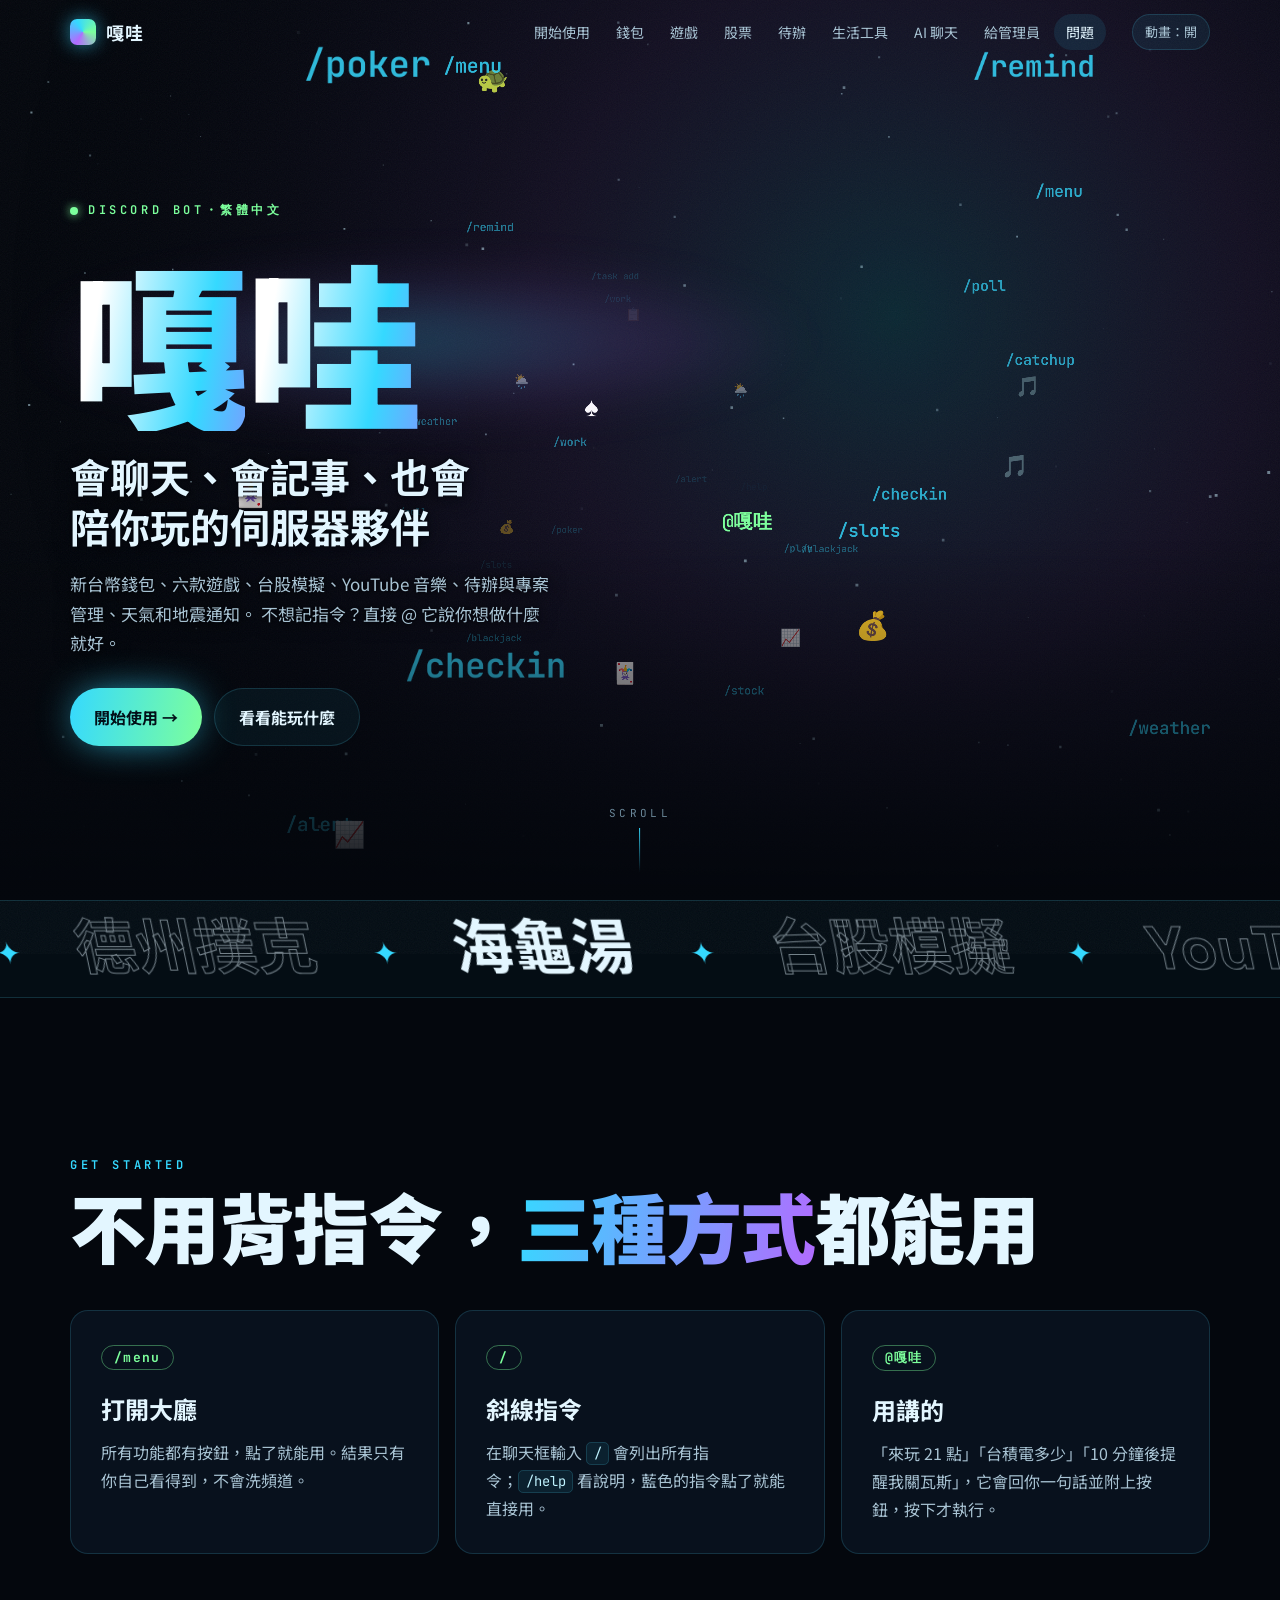
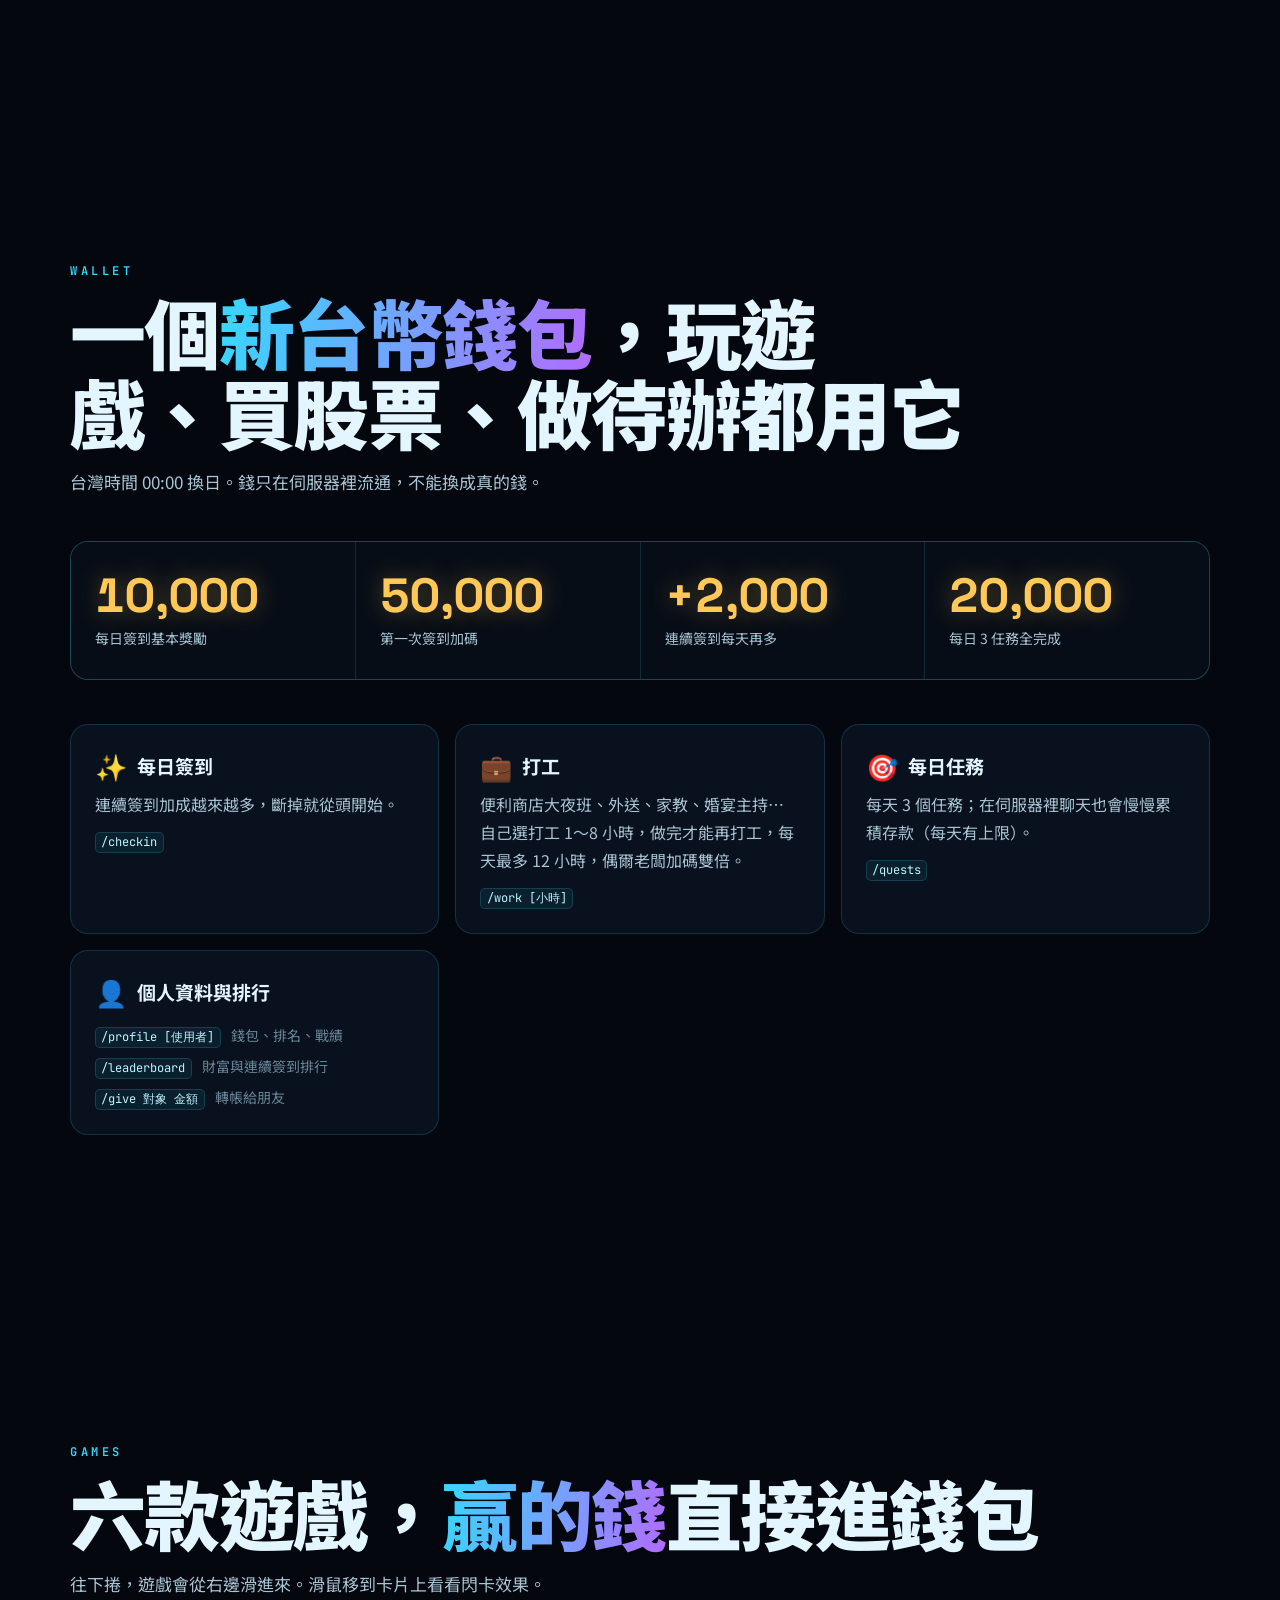
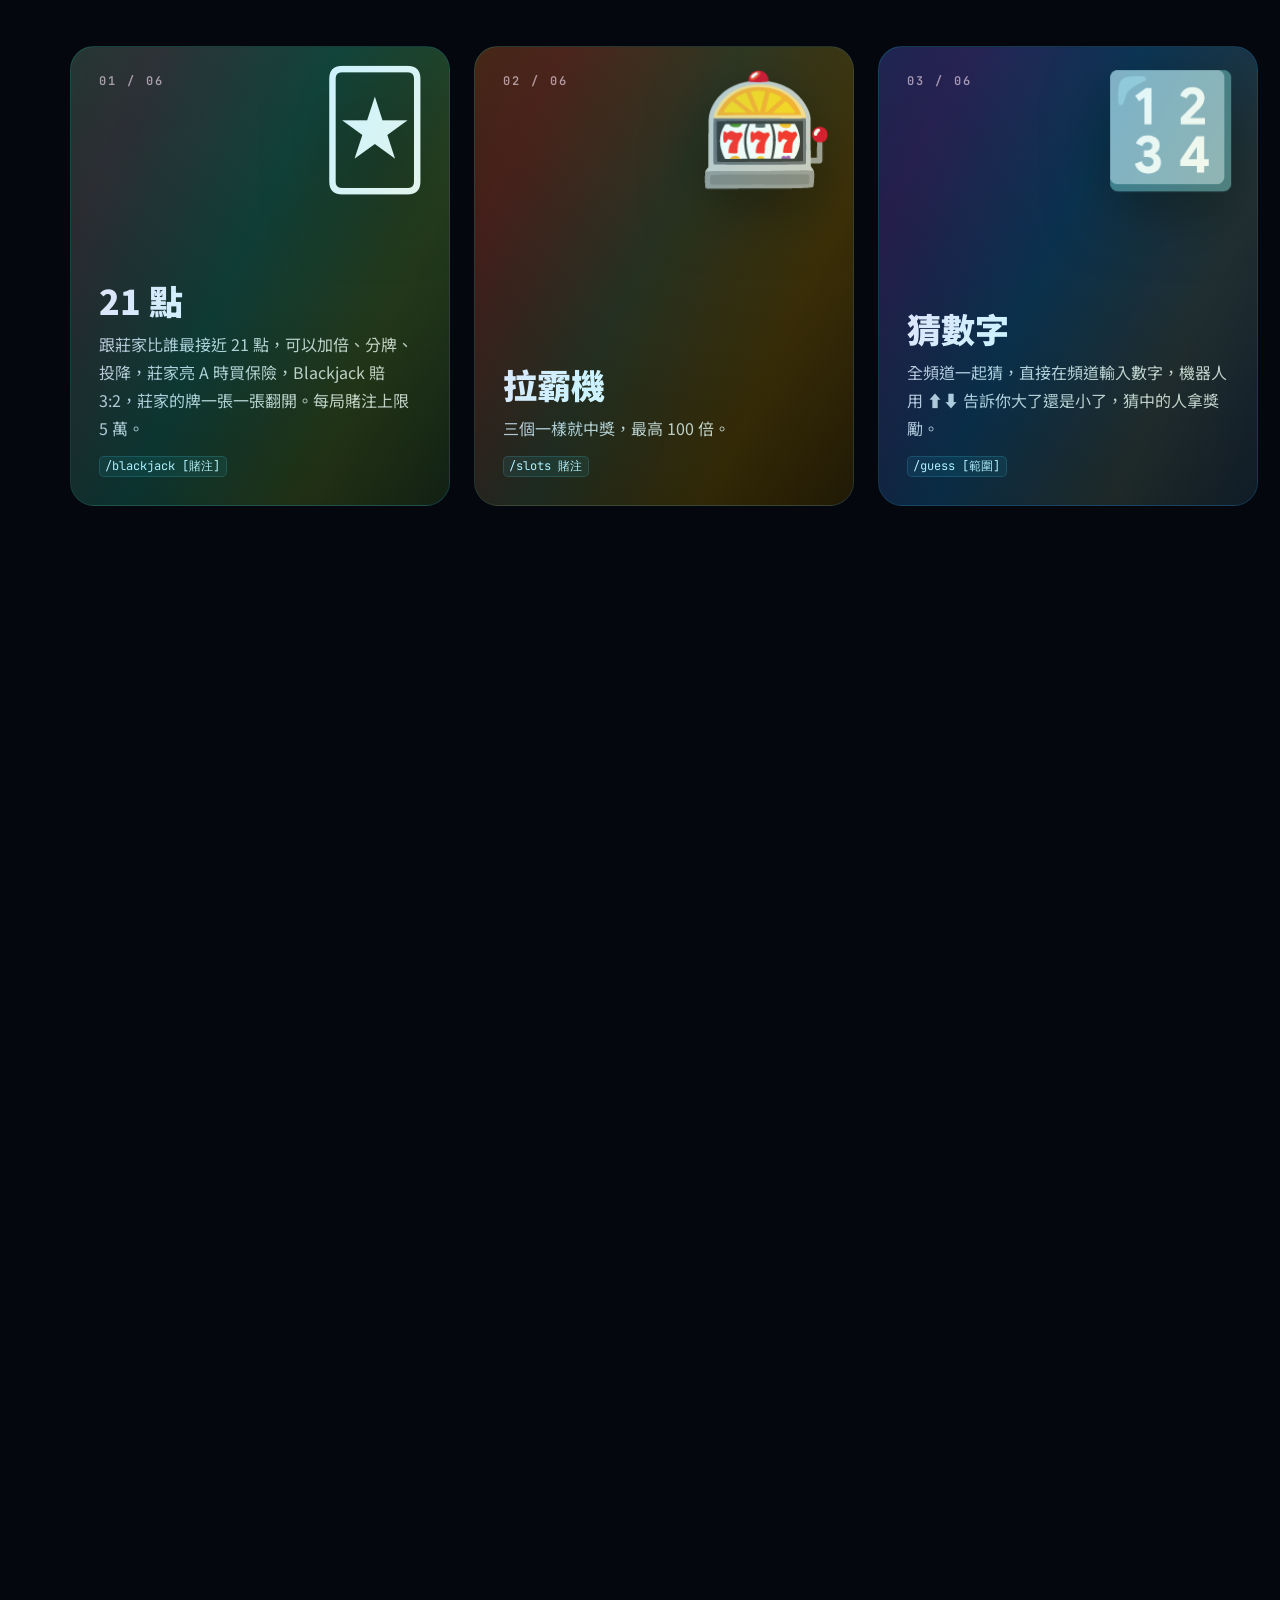
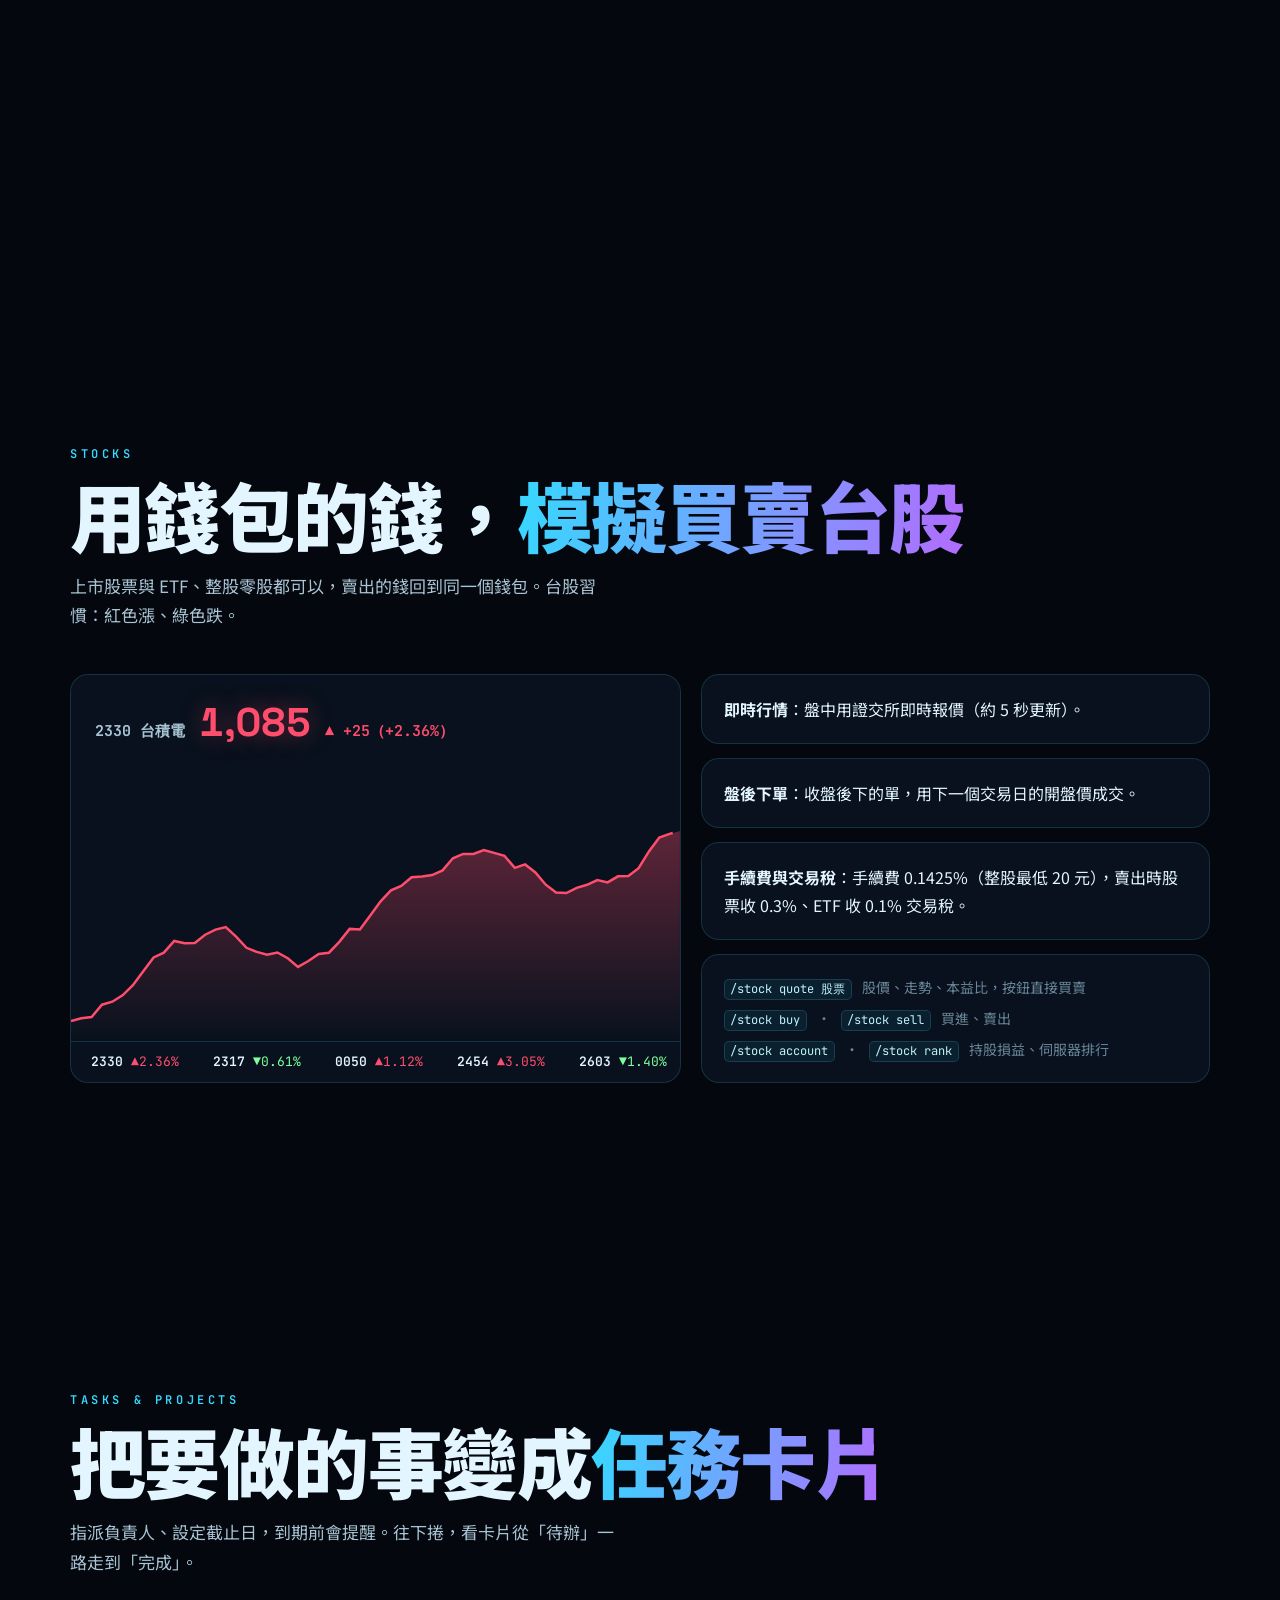
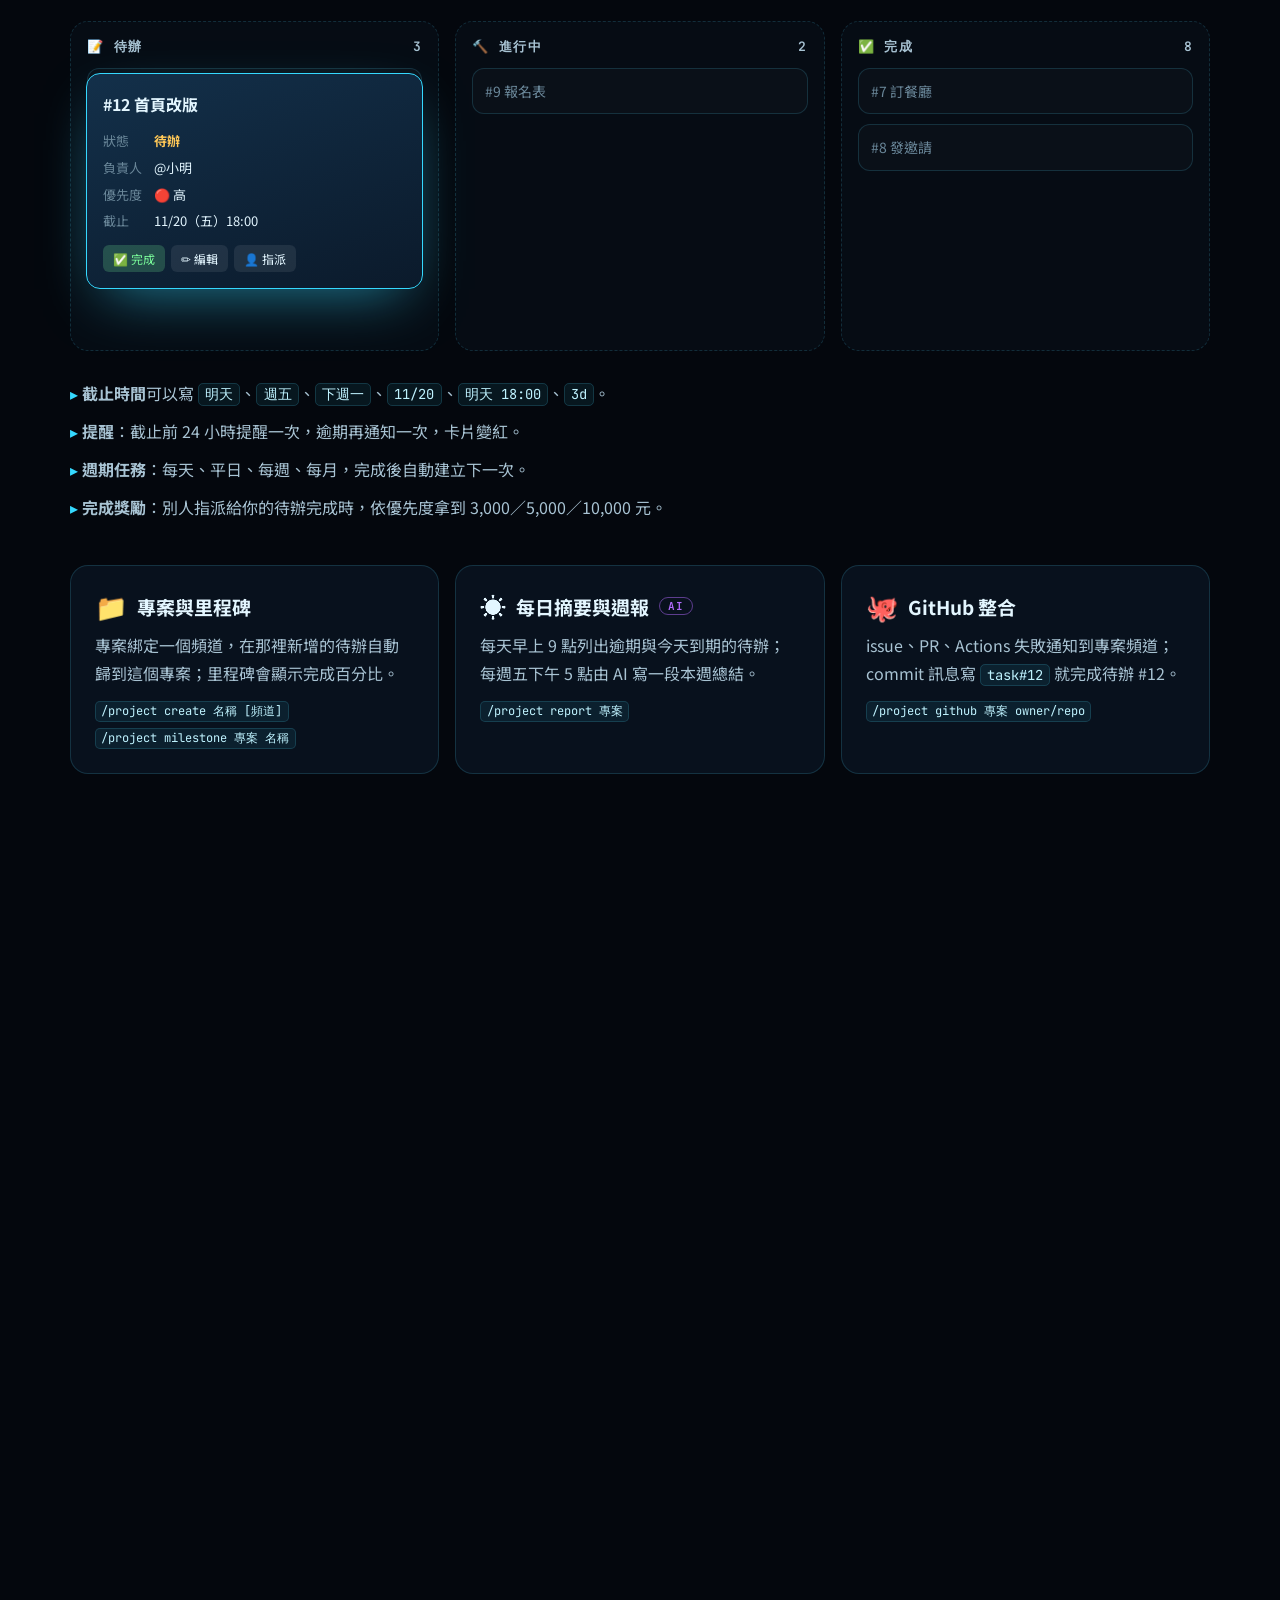
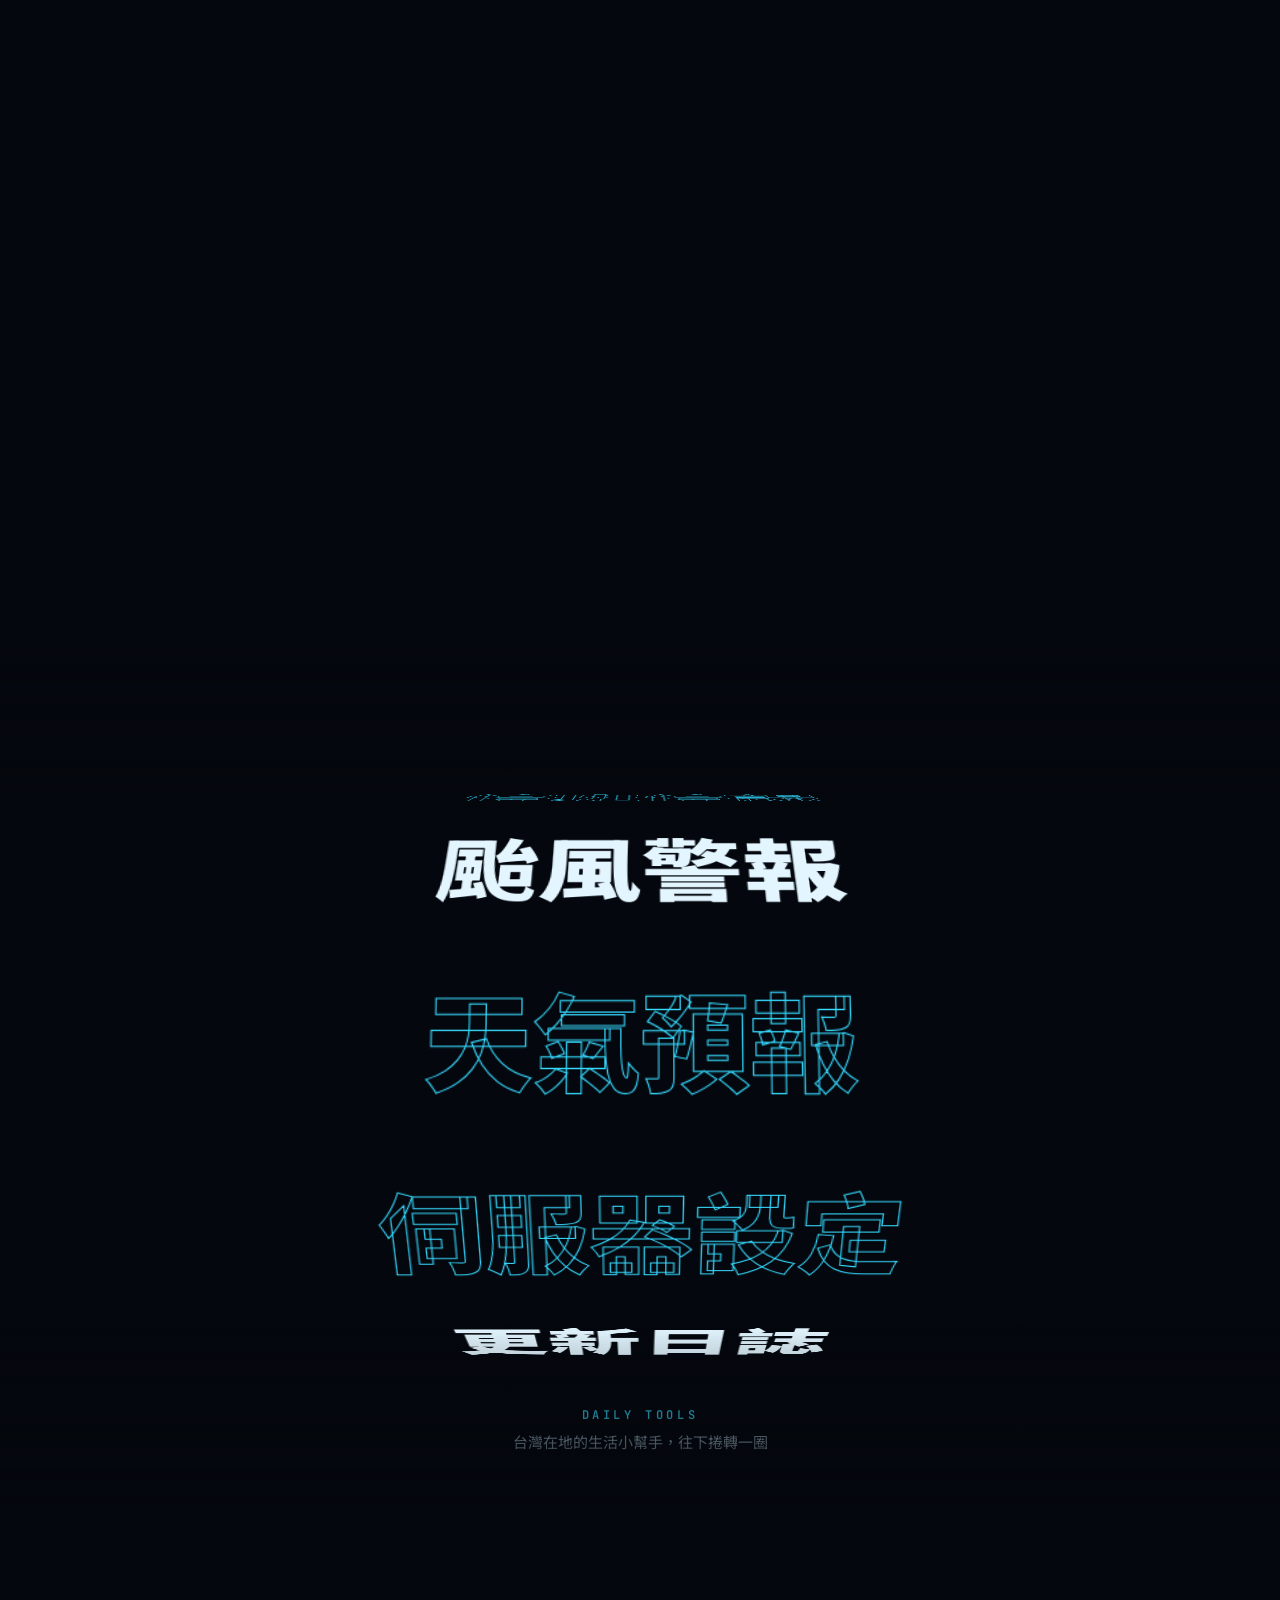
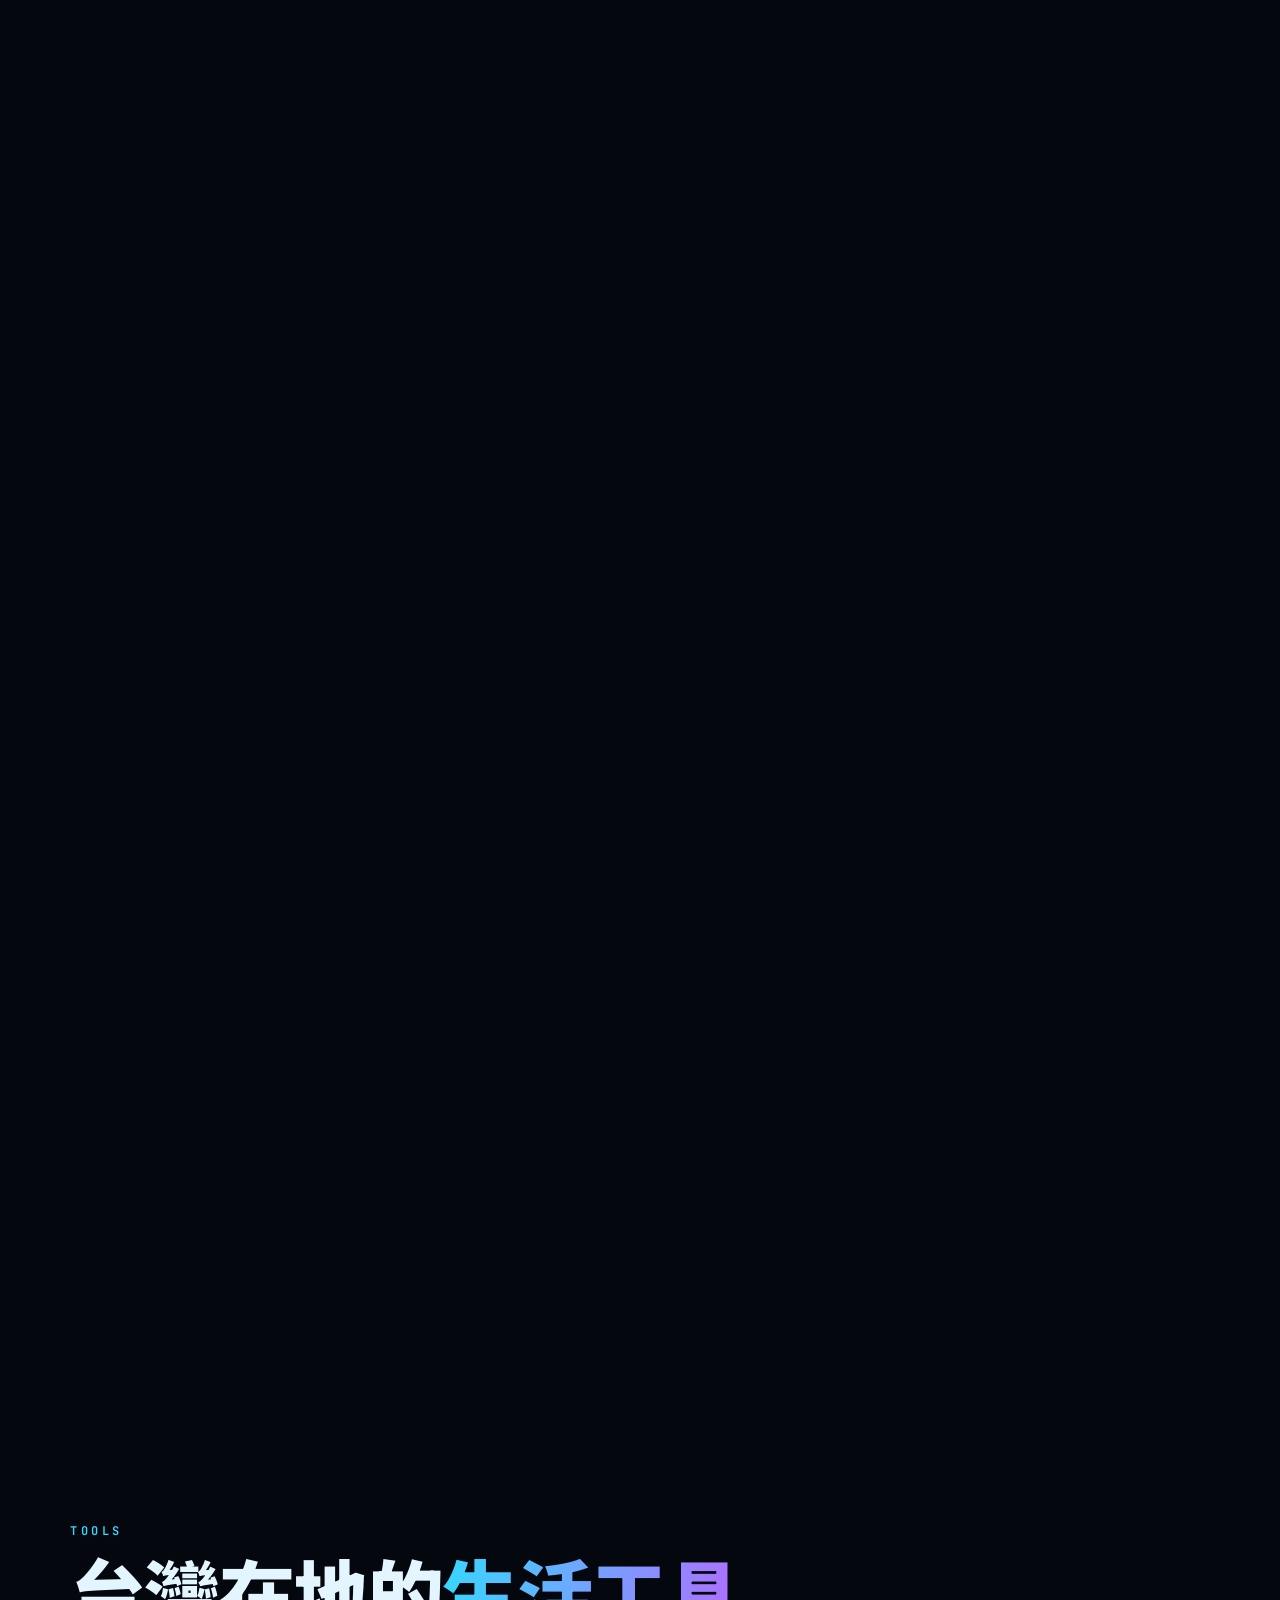
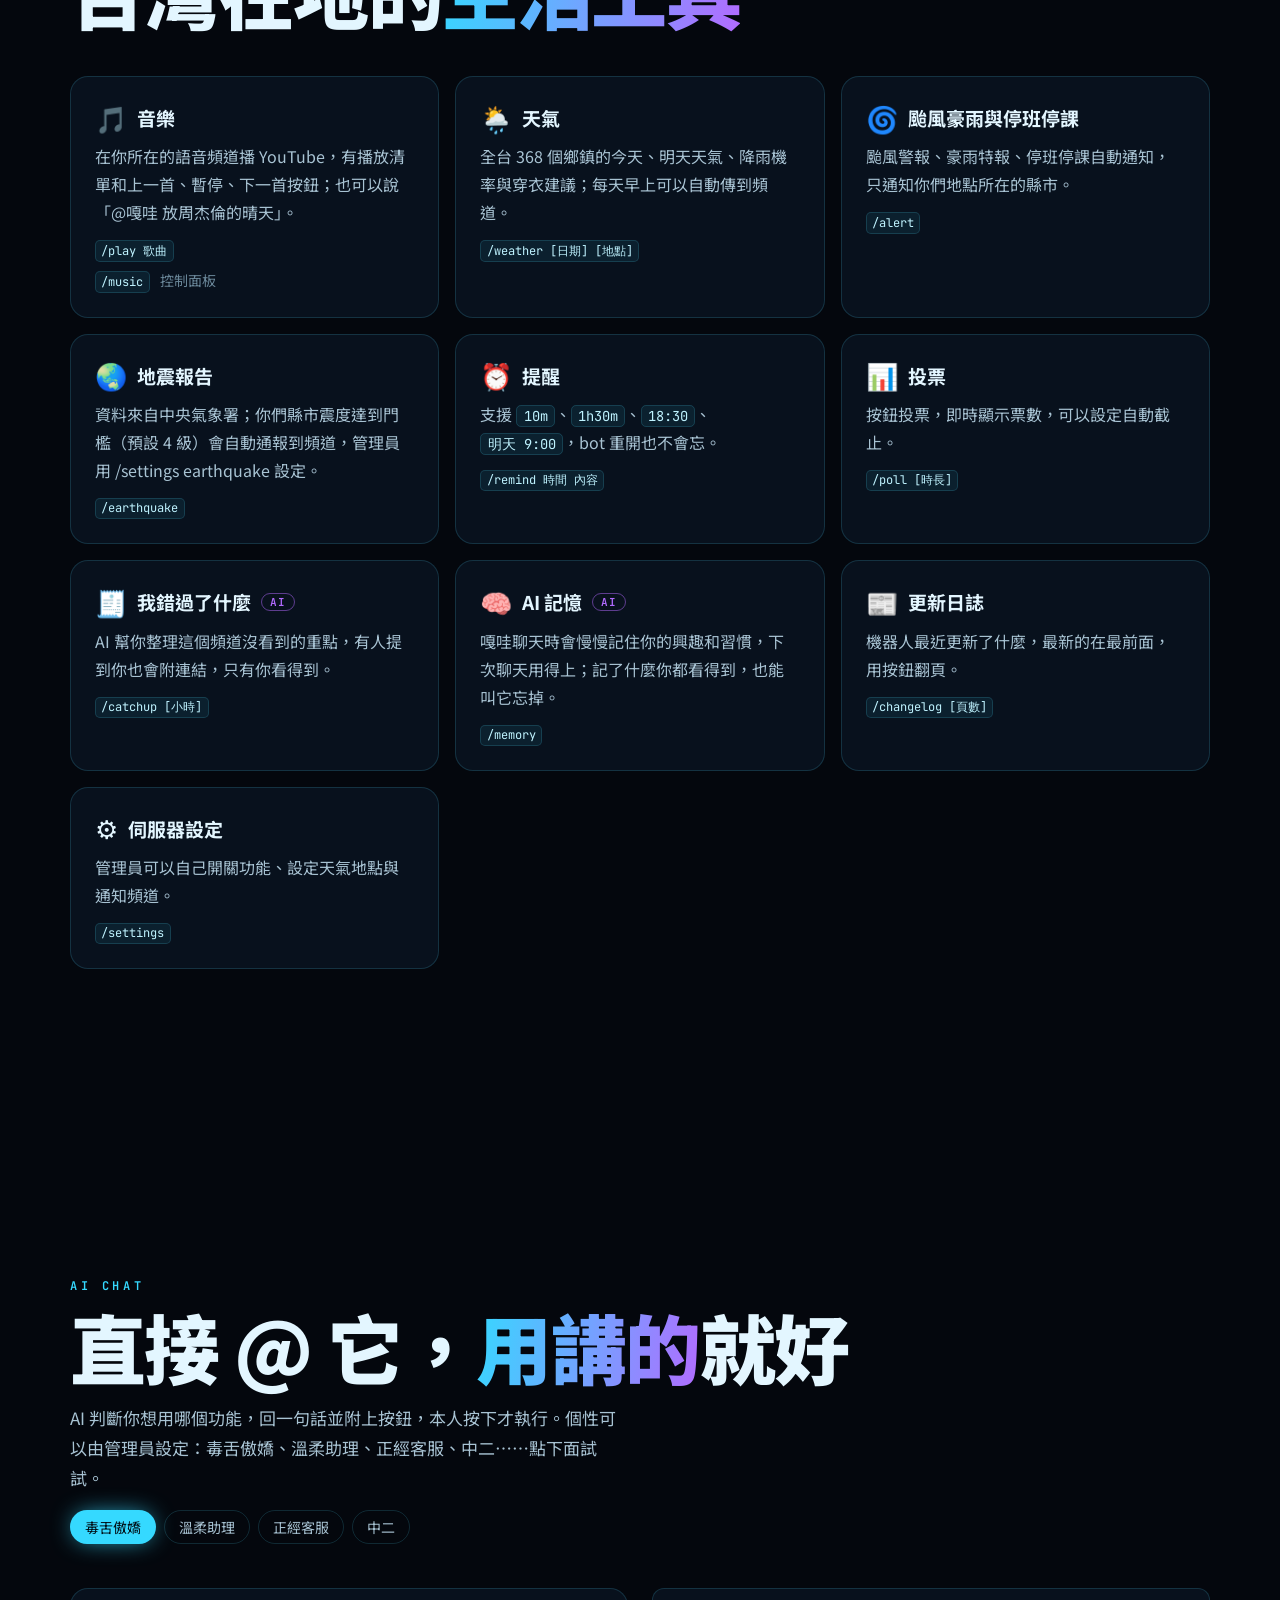
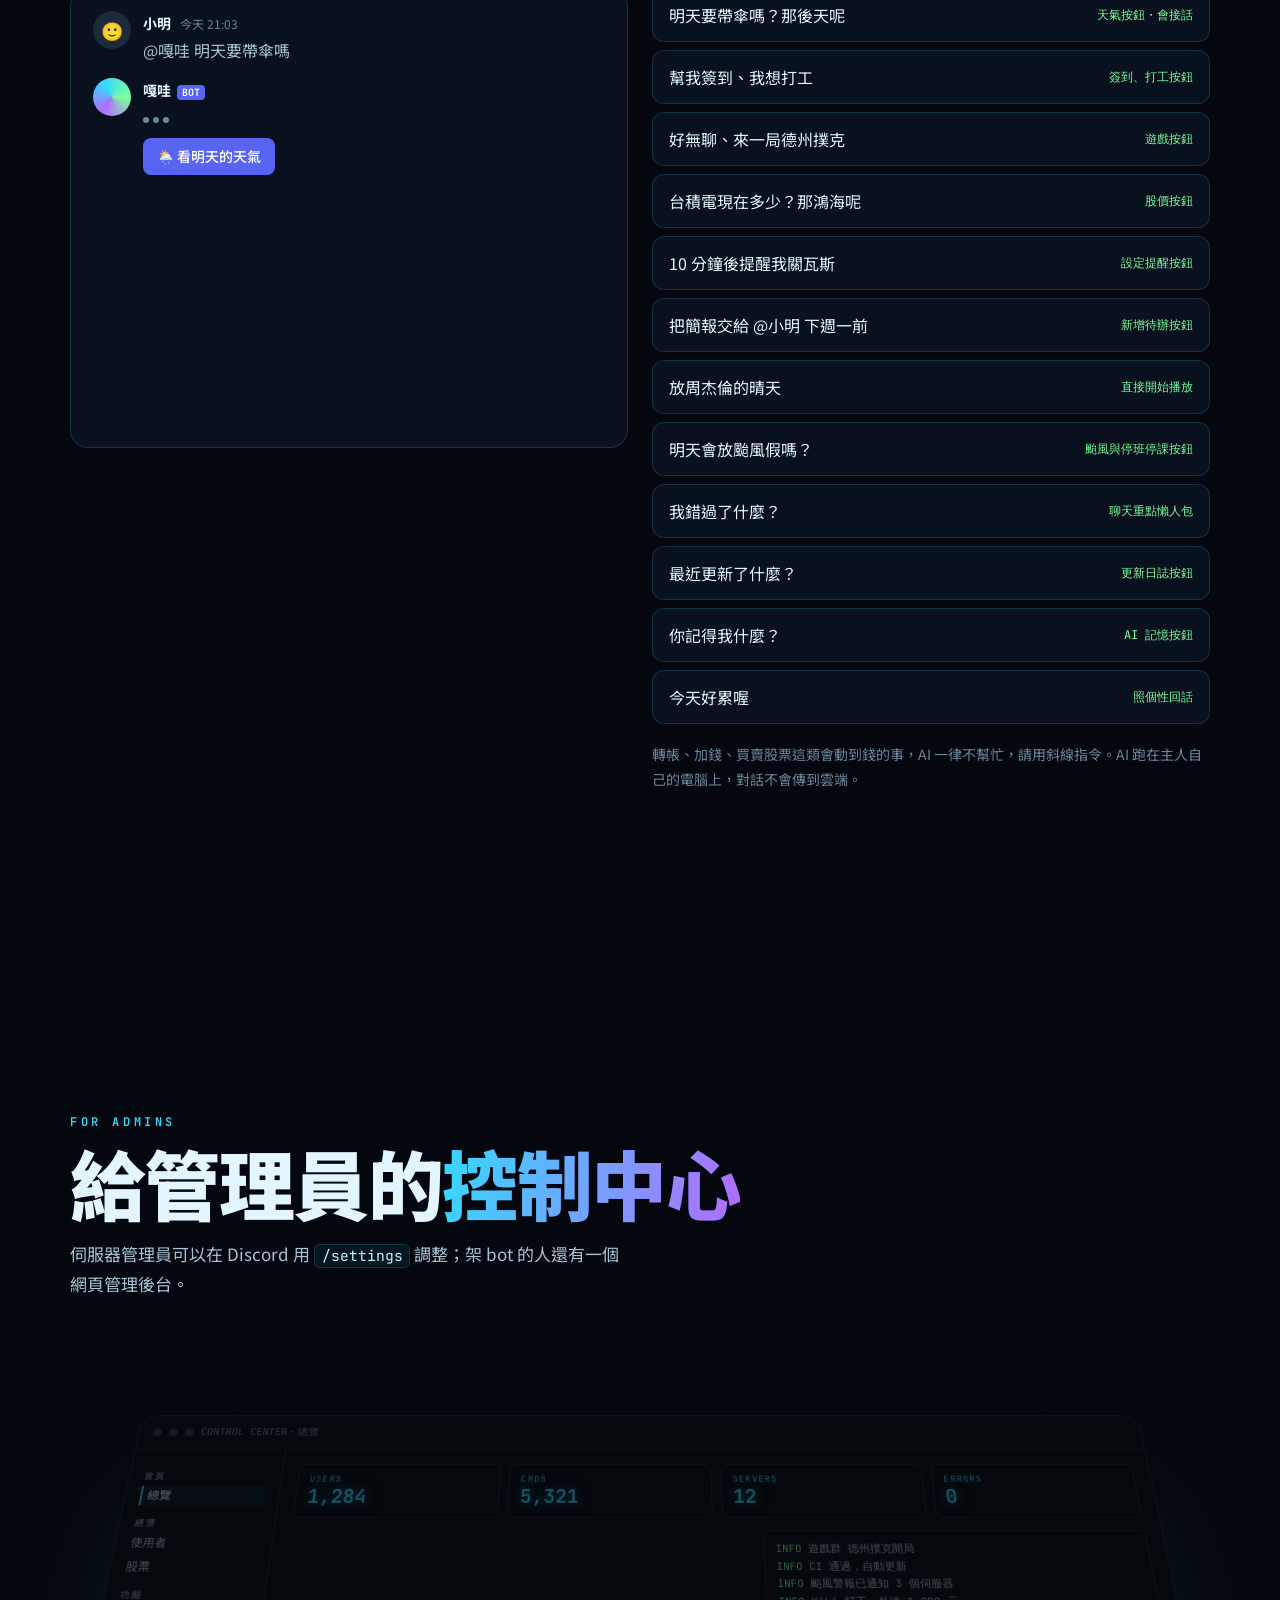
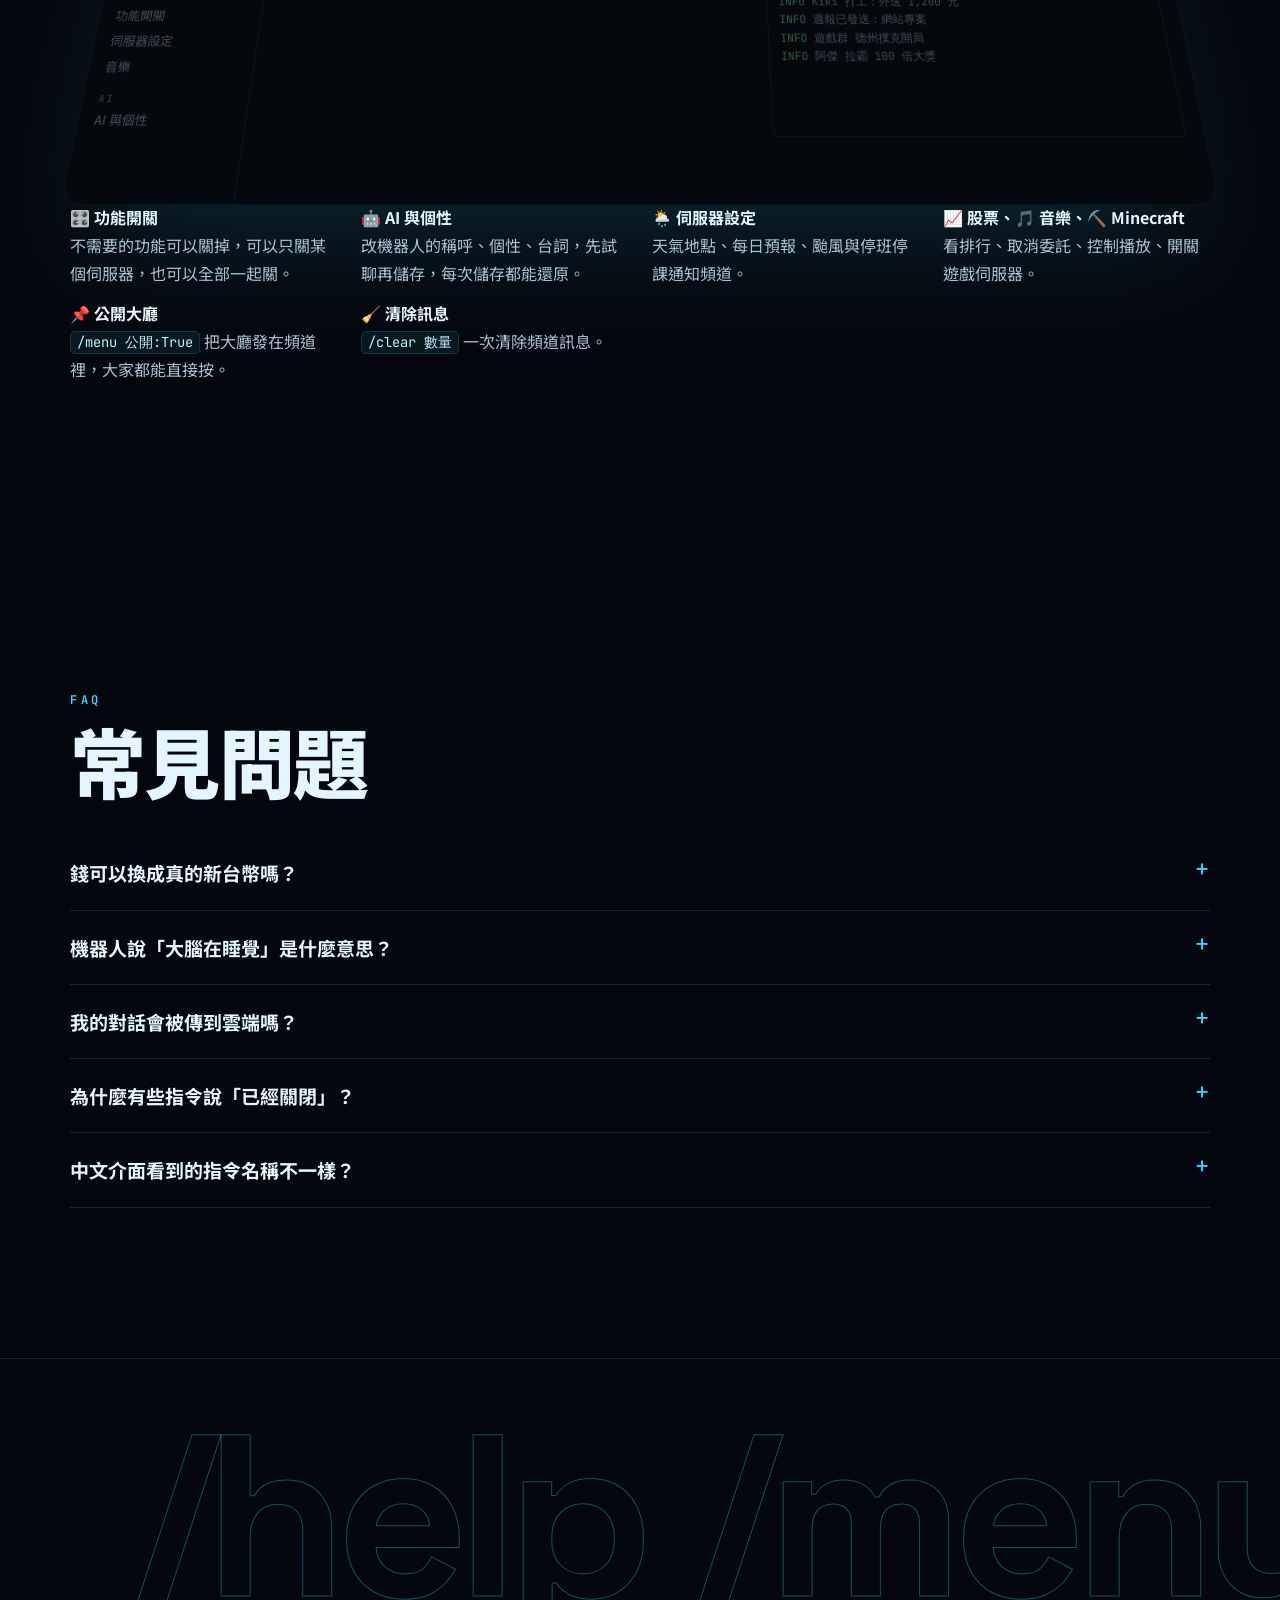
==== commit cc20d175: "新增打工可以自己選時數 - /work 可以選打工 1～8 小時，不填就是 1 小時；開始打工就發薪，做完選的時數才能再打工 - 每天最多打工 12 小時，最後一班超過會自動幫你縮短成剩下的時數 - " ====
--- a/docs/index.html
+++ b/docs/index.html
@@ -371,7 +371,7 @@
     </div>
     <div class="grid stagger">
       <article class="card"><h3><span class="emoji">✨</span>每日簽到</h3><p>連續簽到加成越來越多，斷掉就從頭開始。</p><ul class="cmds"><li><code>/checkin</code></li></ul></article>
-      <article class="card"><h3><span class="emoji">💼</span>打工</h3><p>便利商店大夜班、外送、家教、婚宴主持…薪水依台灣實際行情，每小時一次，偶爾老闆加碼雙倍。</p><ul class="cmds"><li><code>/work</code></li></ul></article>
+      <article class="card"><h3><span class="emoji">💼</span>打工</h3><p>便利商店大夜班、外送、家教、婚宴主持…自己選打工 1～8 小時，做完才能再打工，每天最多 12 小時，偶爾老闆加碼雙倍。</p><ul class="cmds"><li><code>/work [小時]</code></li></ul></article>
       <article class="card"><h3><span class="emoji">🎯</span>每日任務</h3><p>每天 3 個任務；在伺服器裡聊天也會慢慢累積存款（每天有上限）。</p><ul class="cmds"><li><code>/quests</code></li></ul></article>
       <article class="card"><h3><span class="emoji">👤</span>個人資料與排行</h3>
         <ul class="cmds"><li><code>/profile [使用者]</code>錢包、排名、戰績</li><li><code>/leaderboard</code>財富與連續簽到排行</li><li><code>/give 對象 金額</code>轉帳給朋友</li></ul></article>
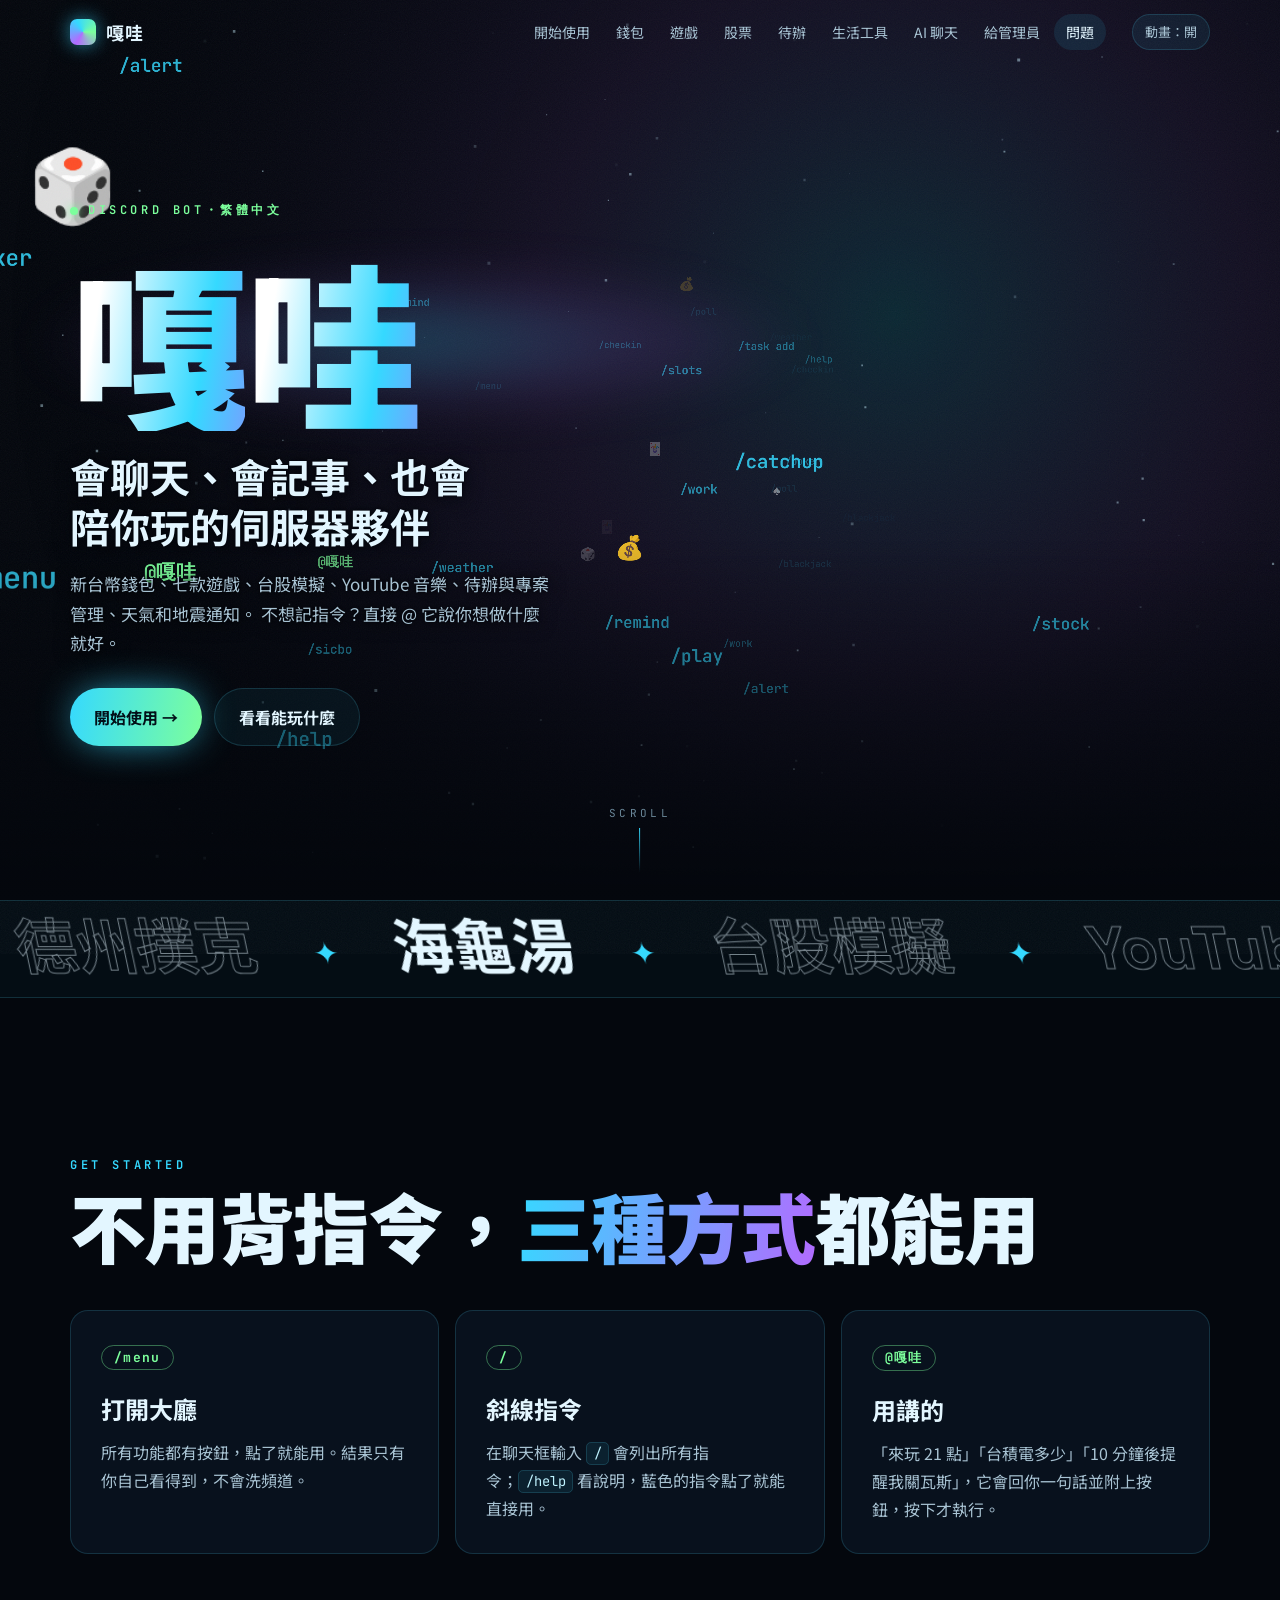
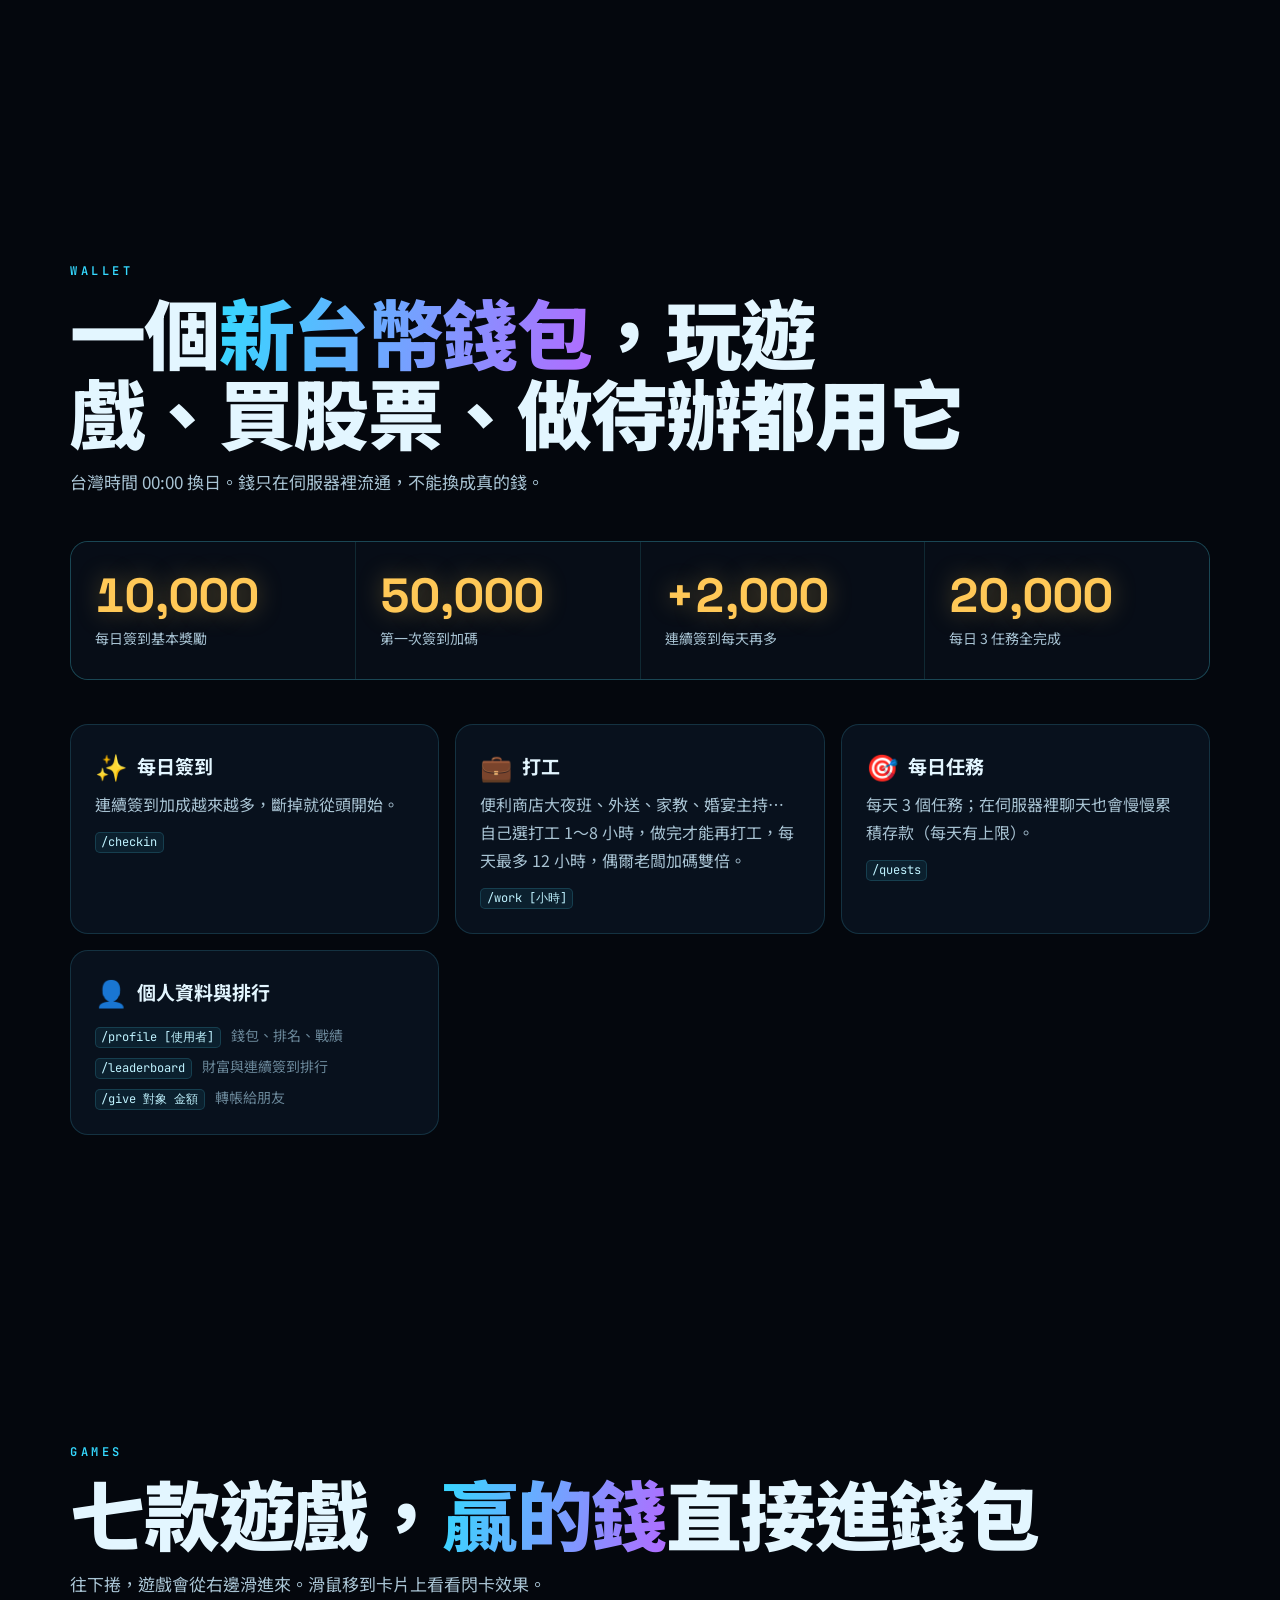
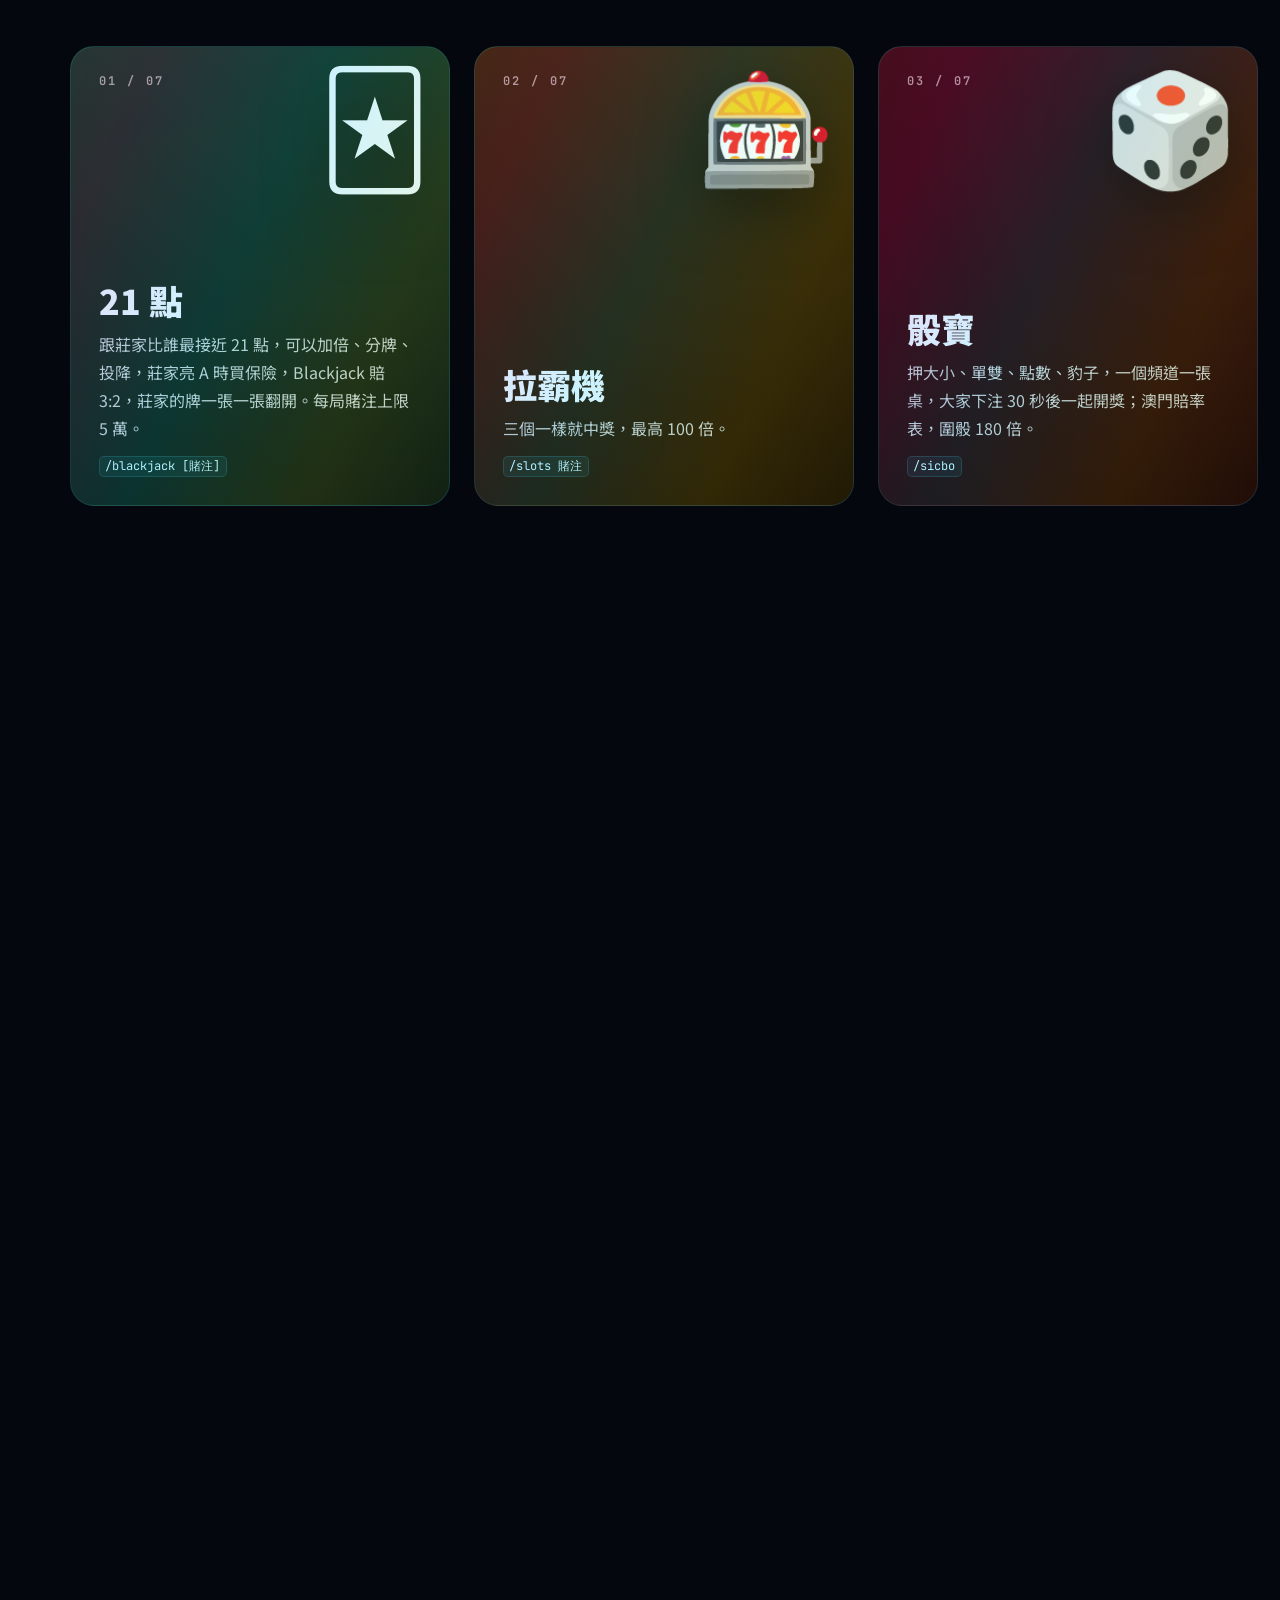
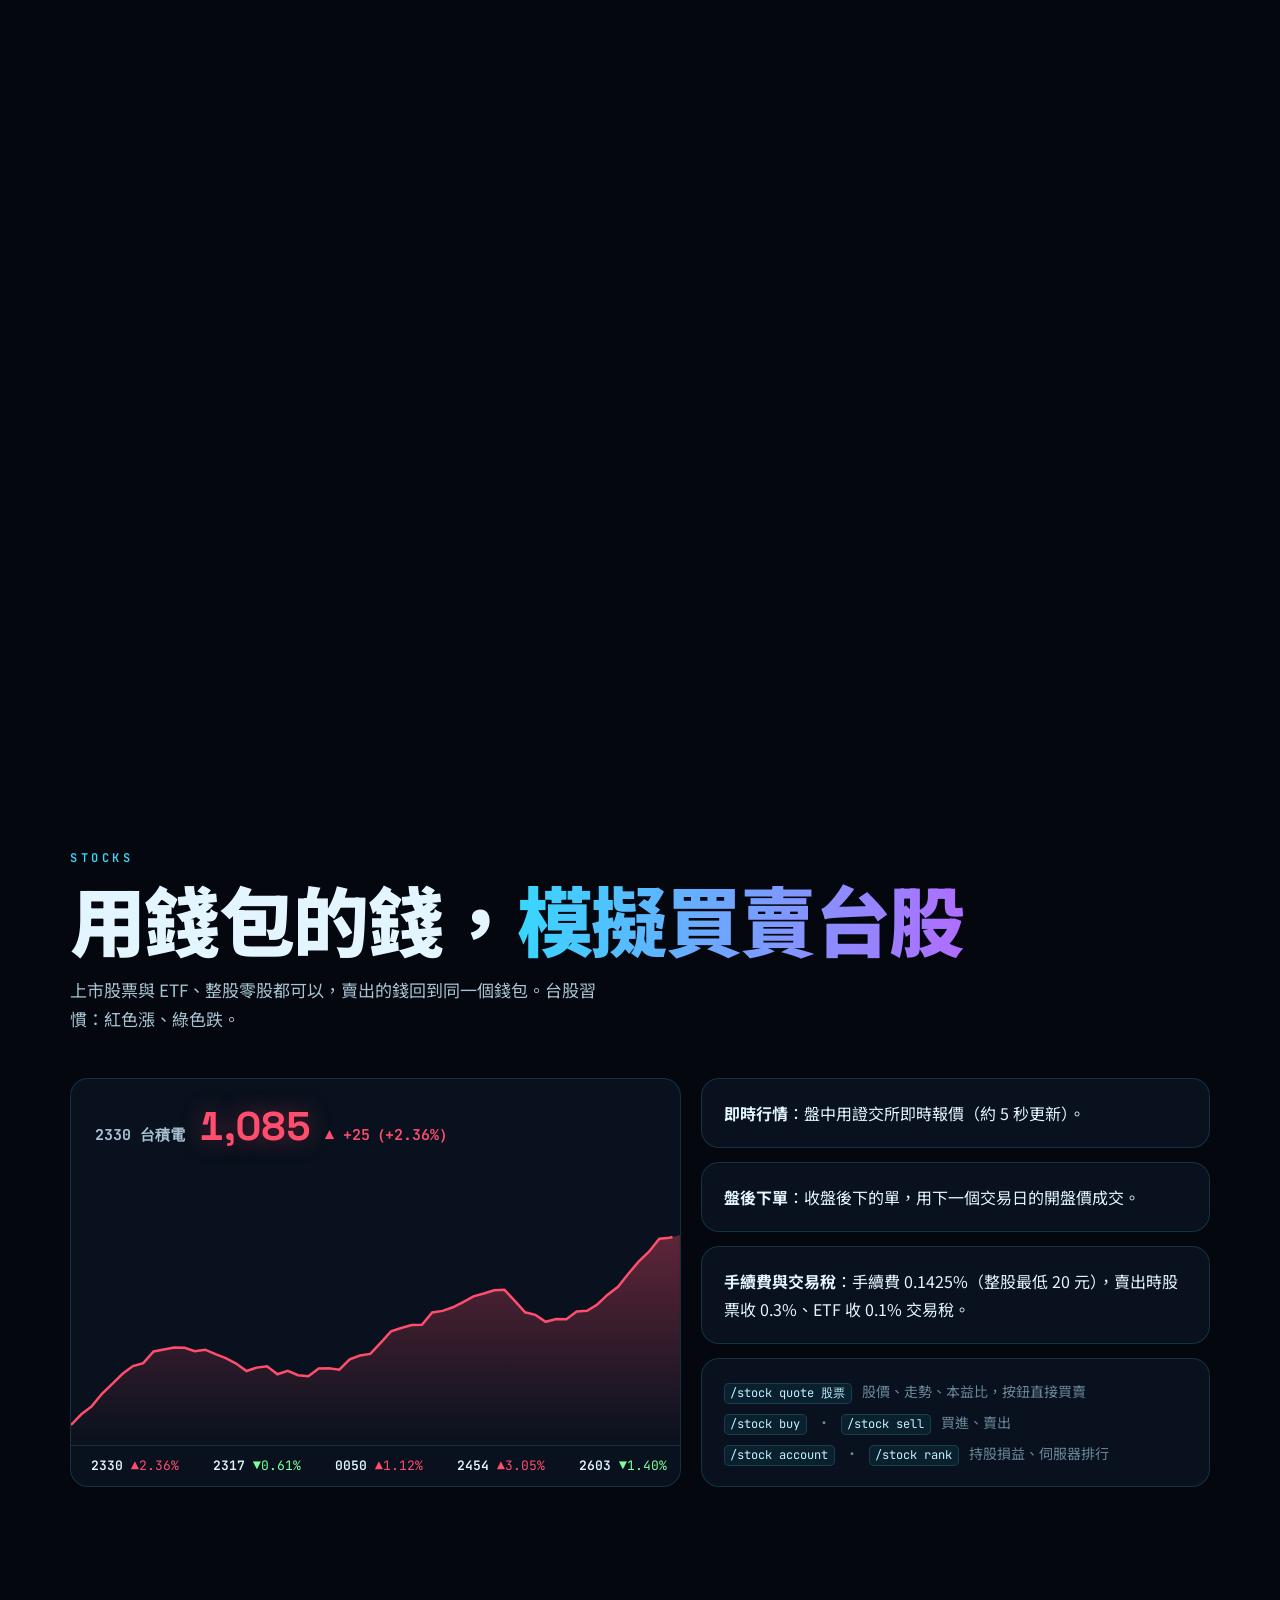
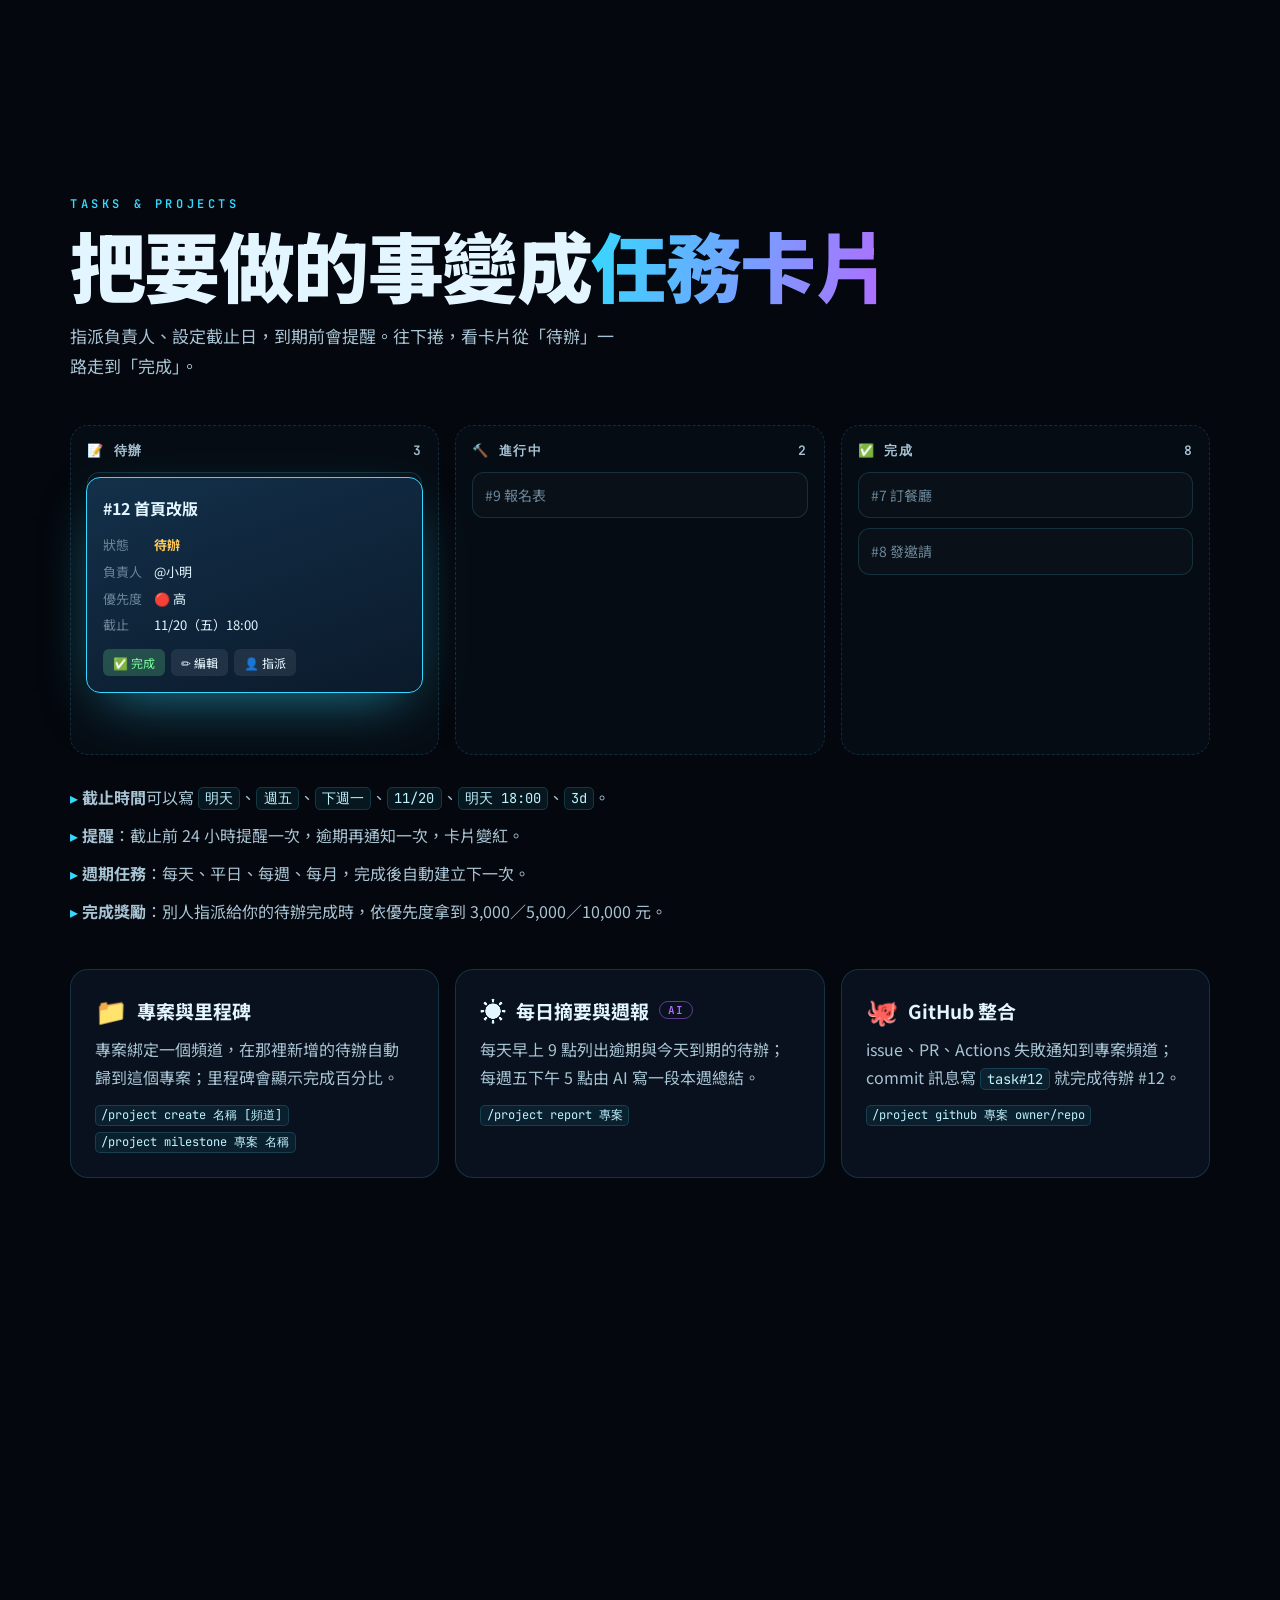
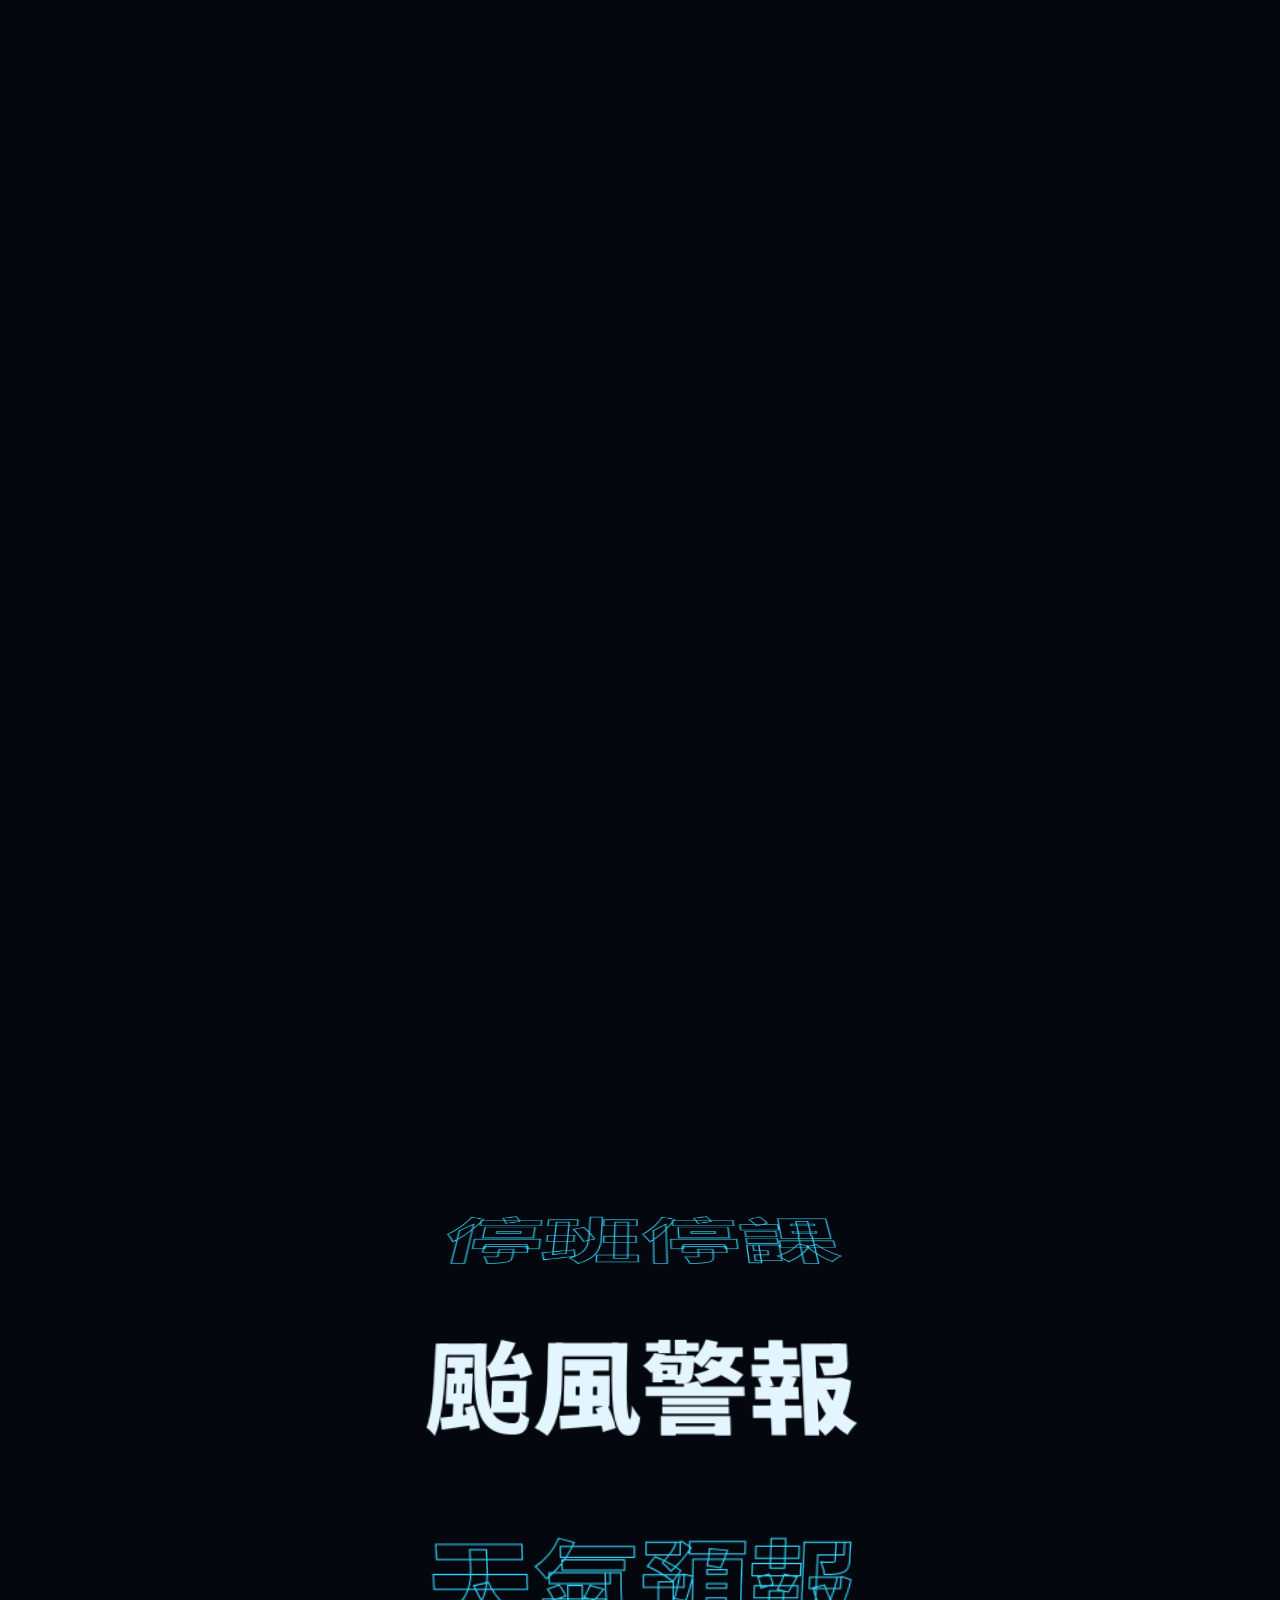
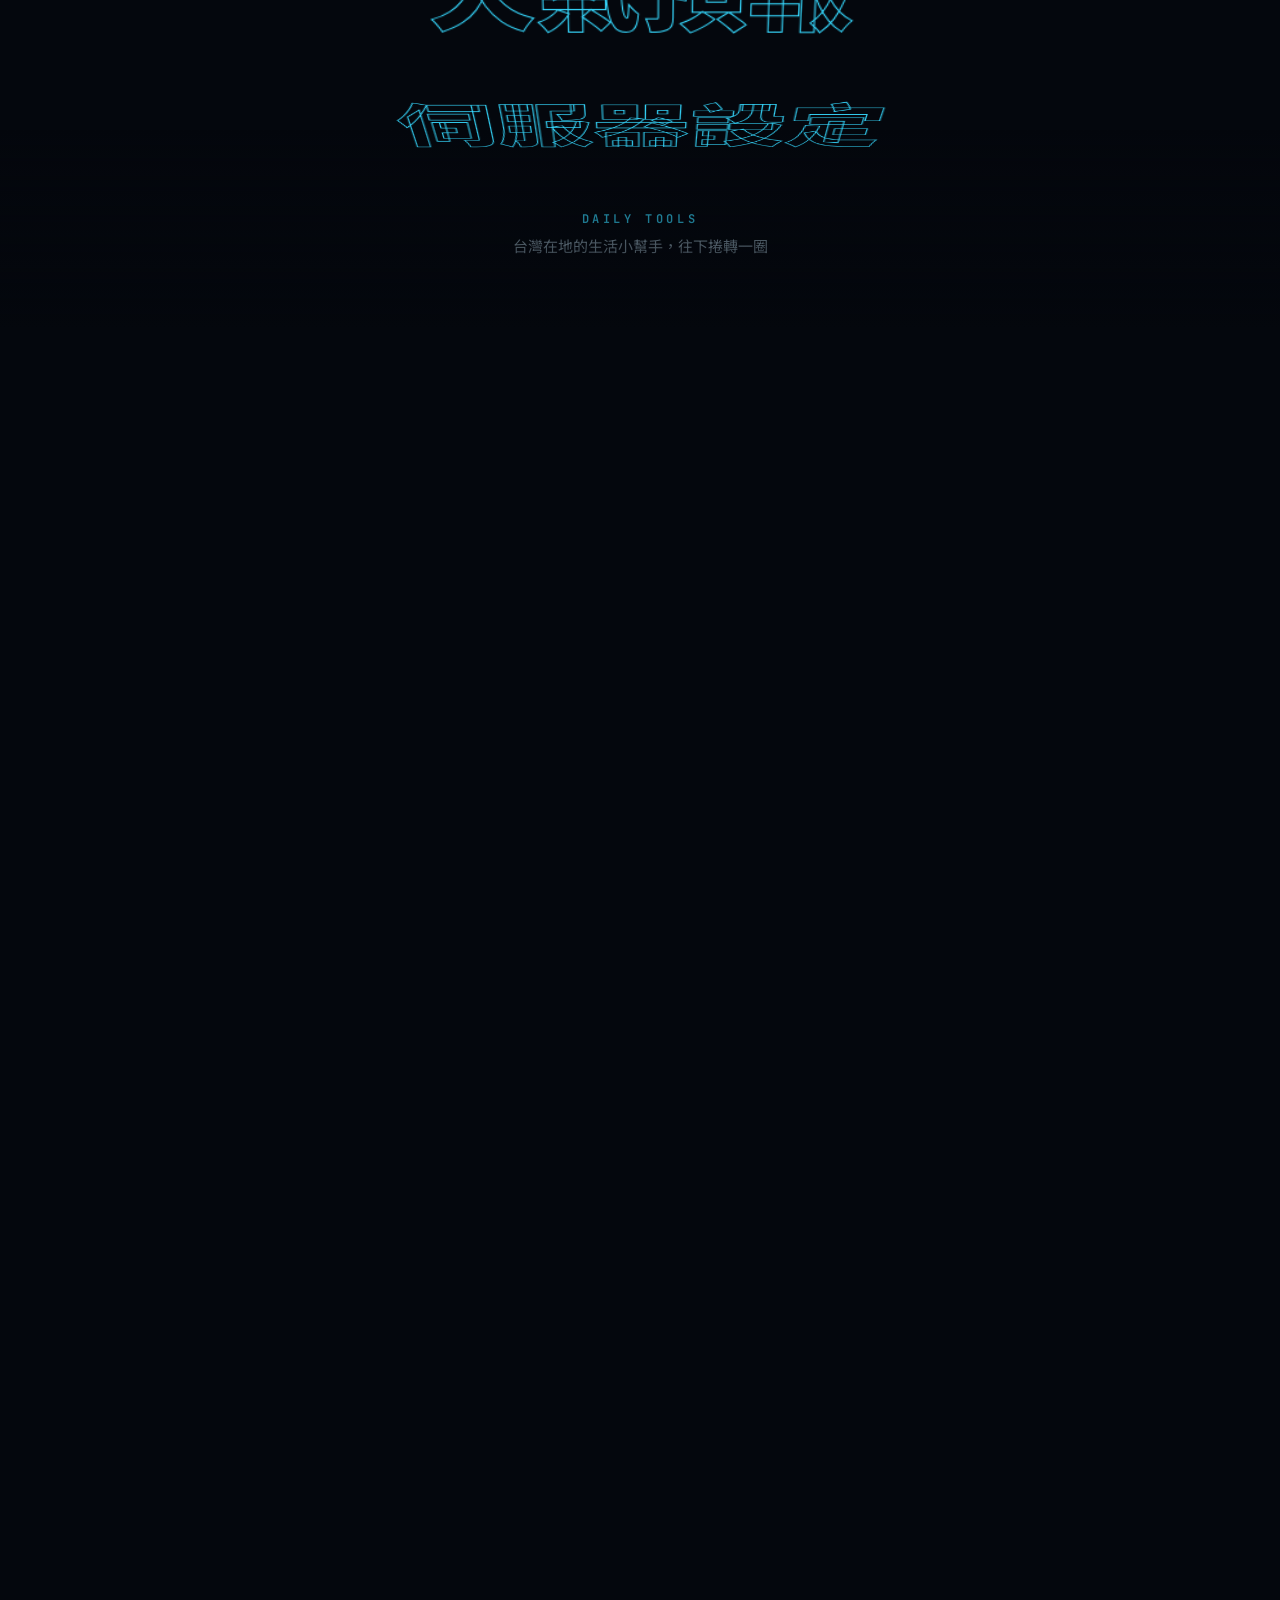
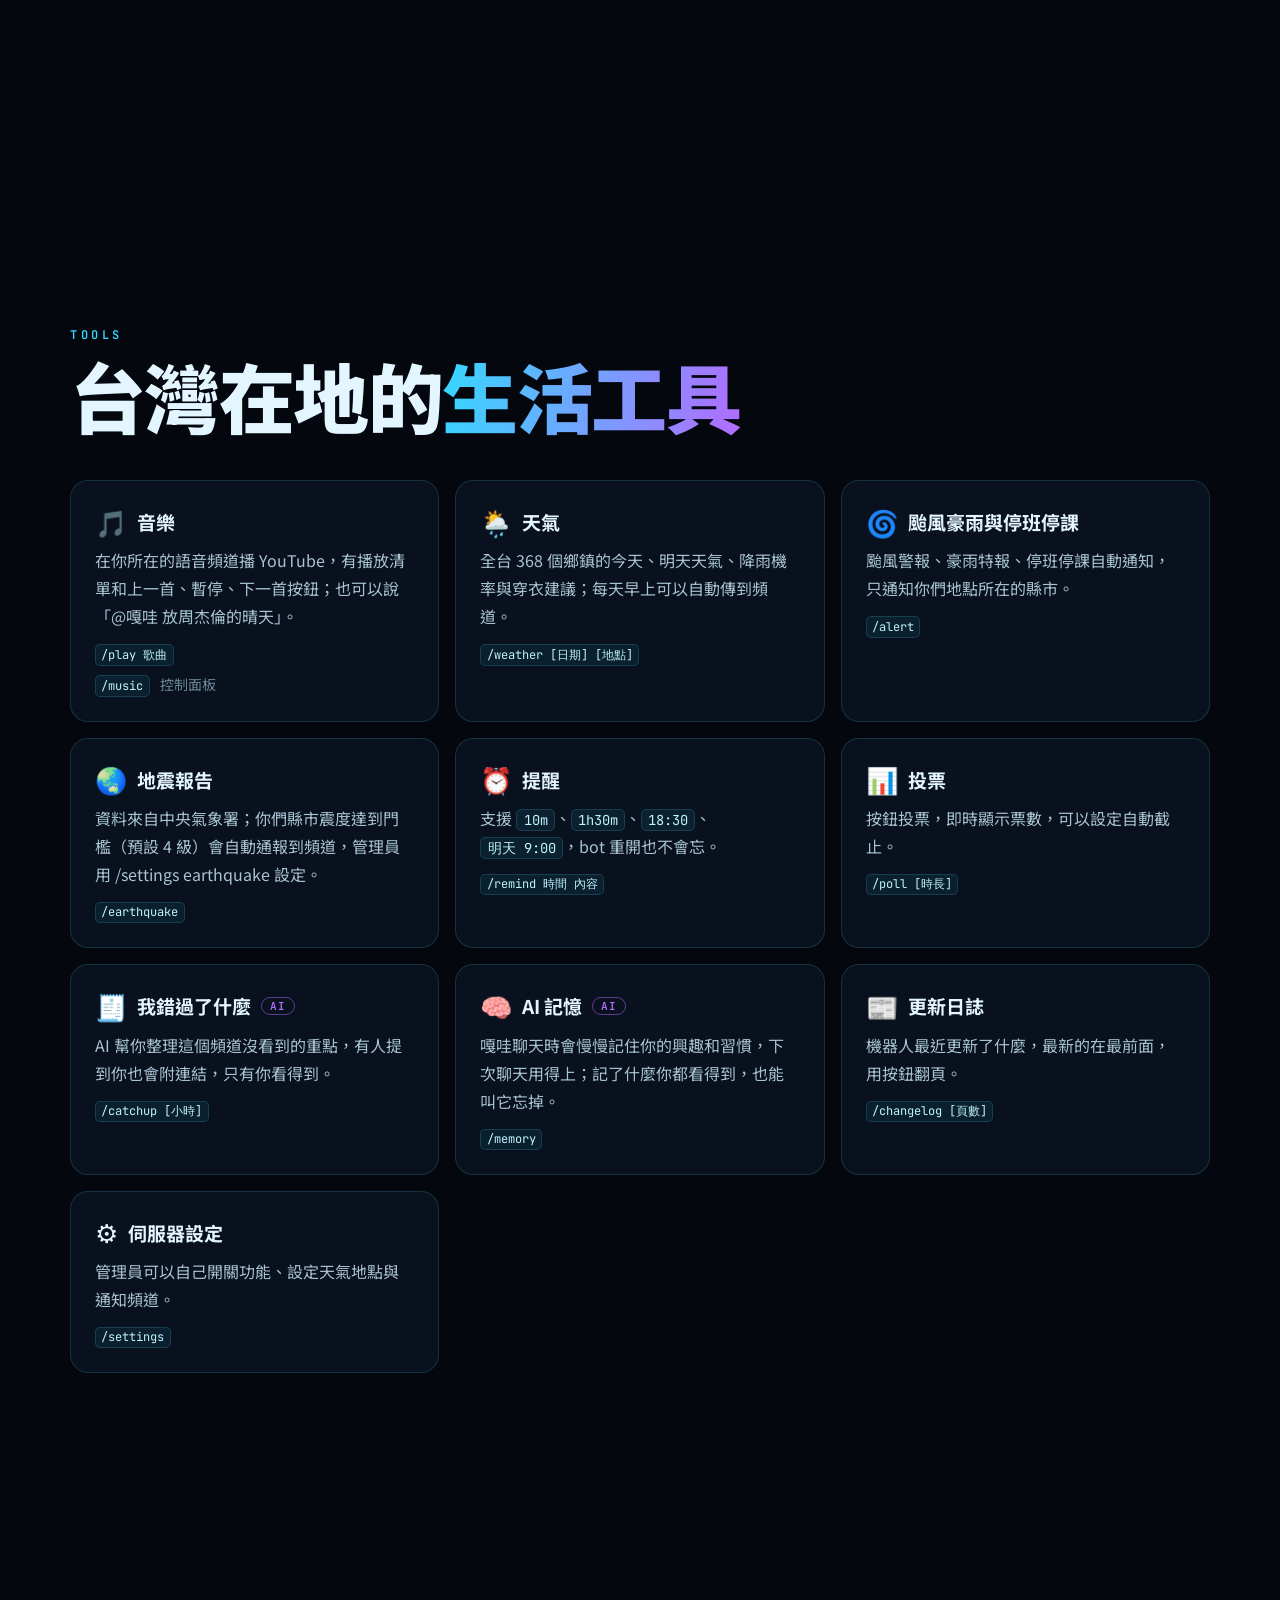
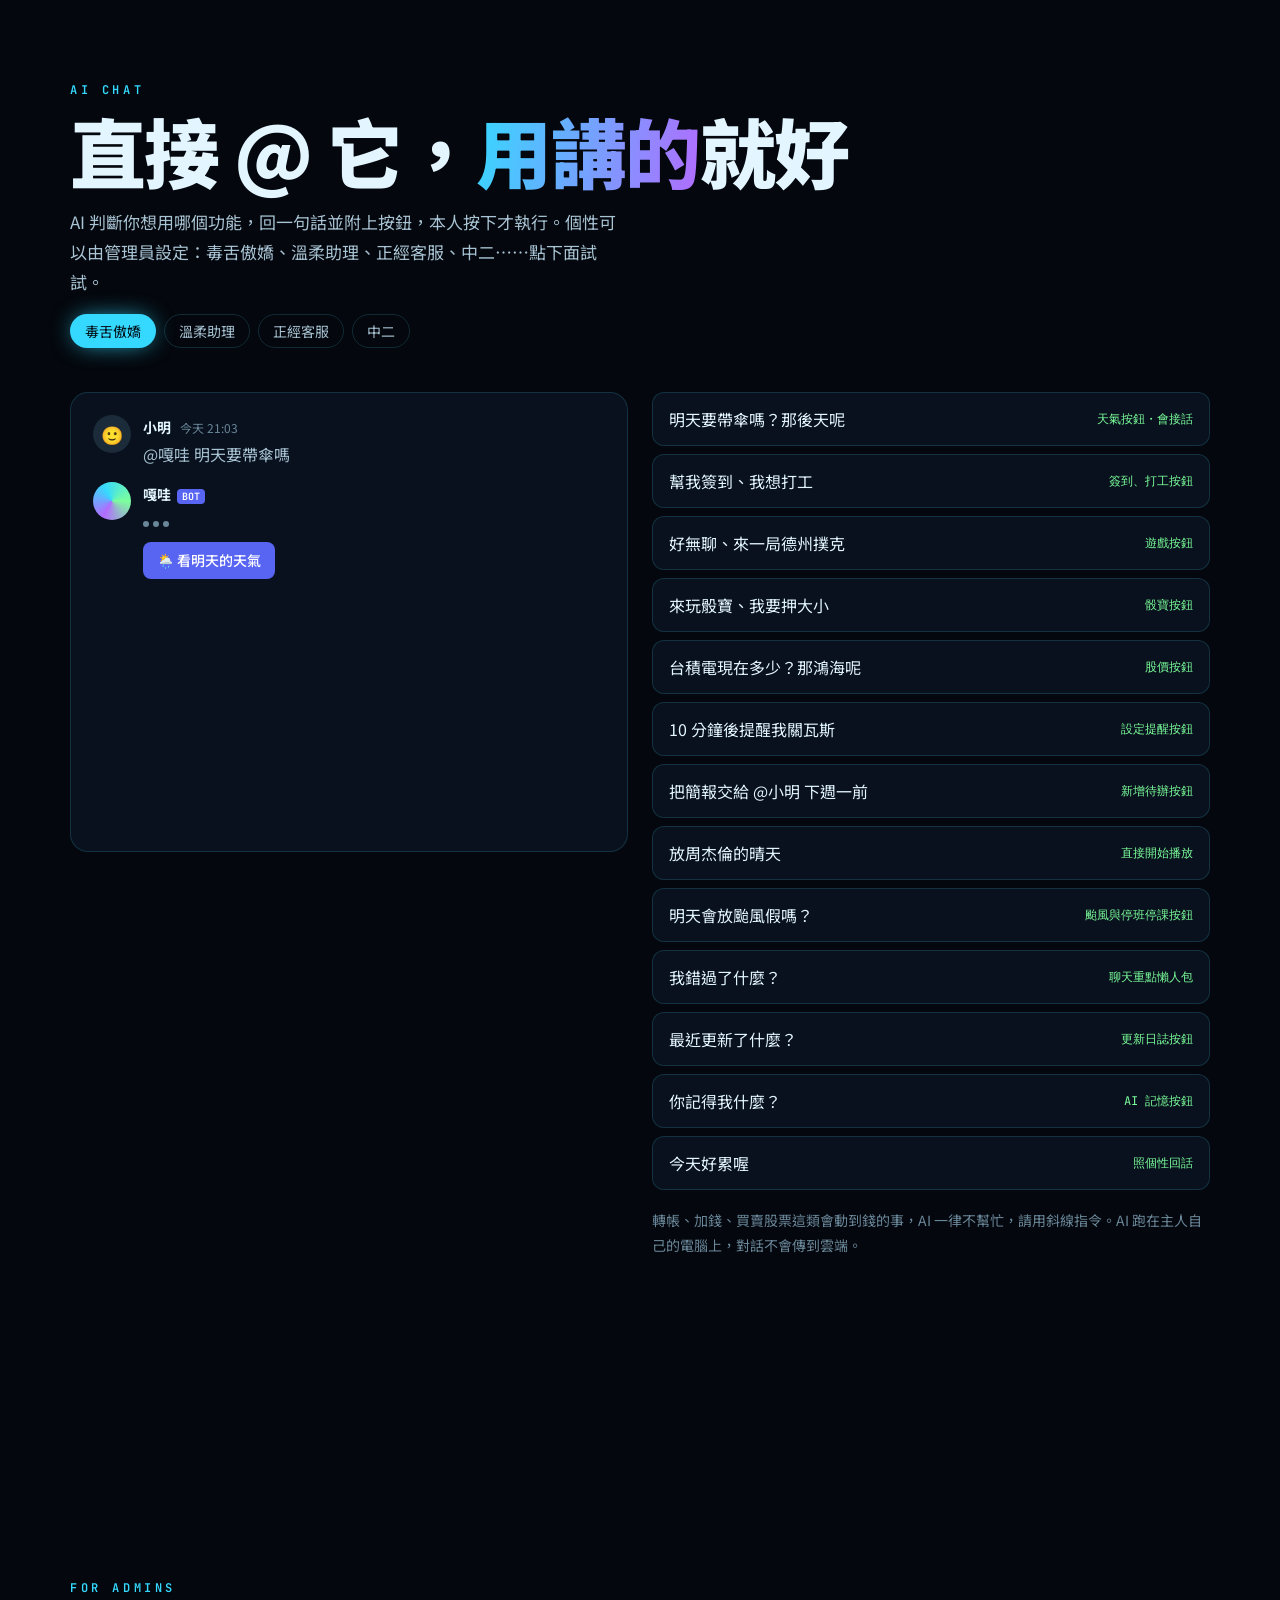
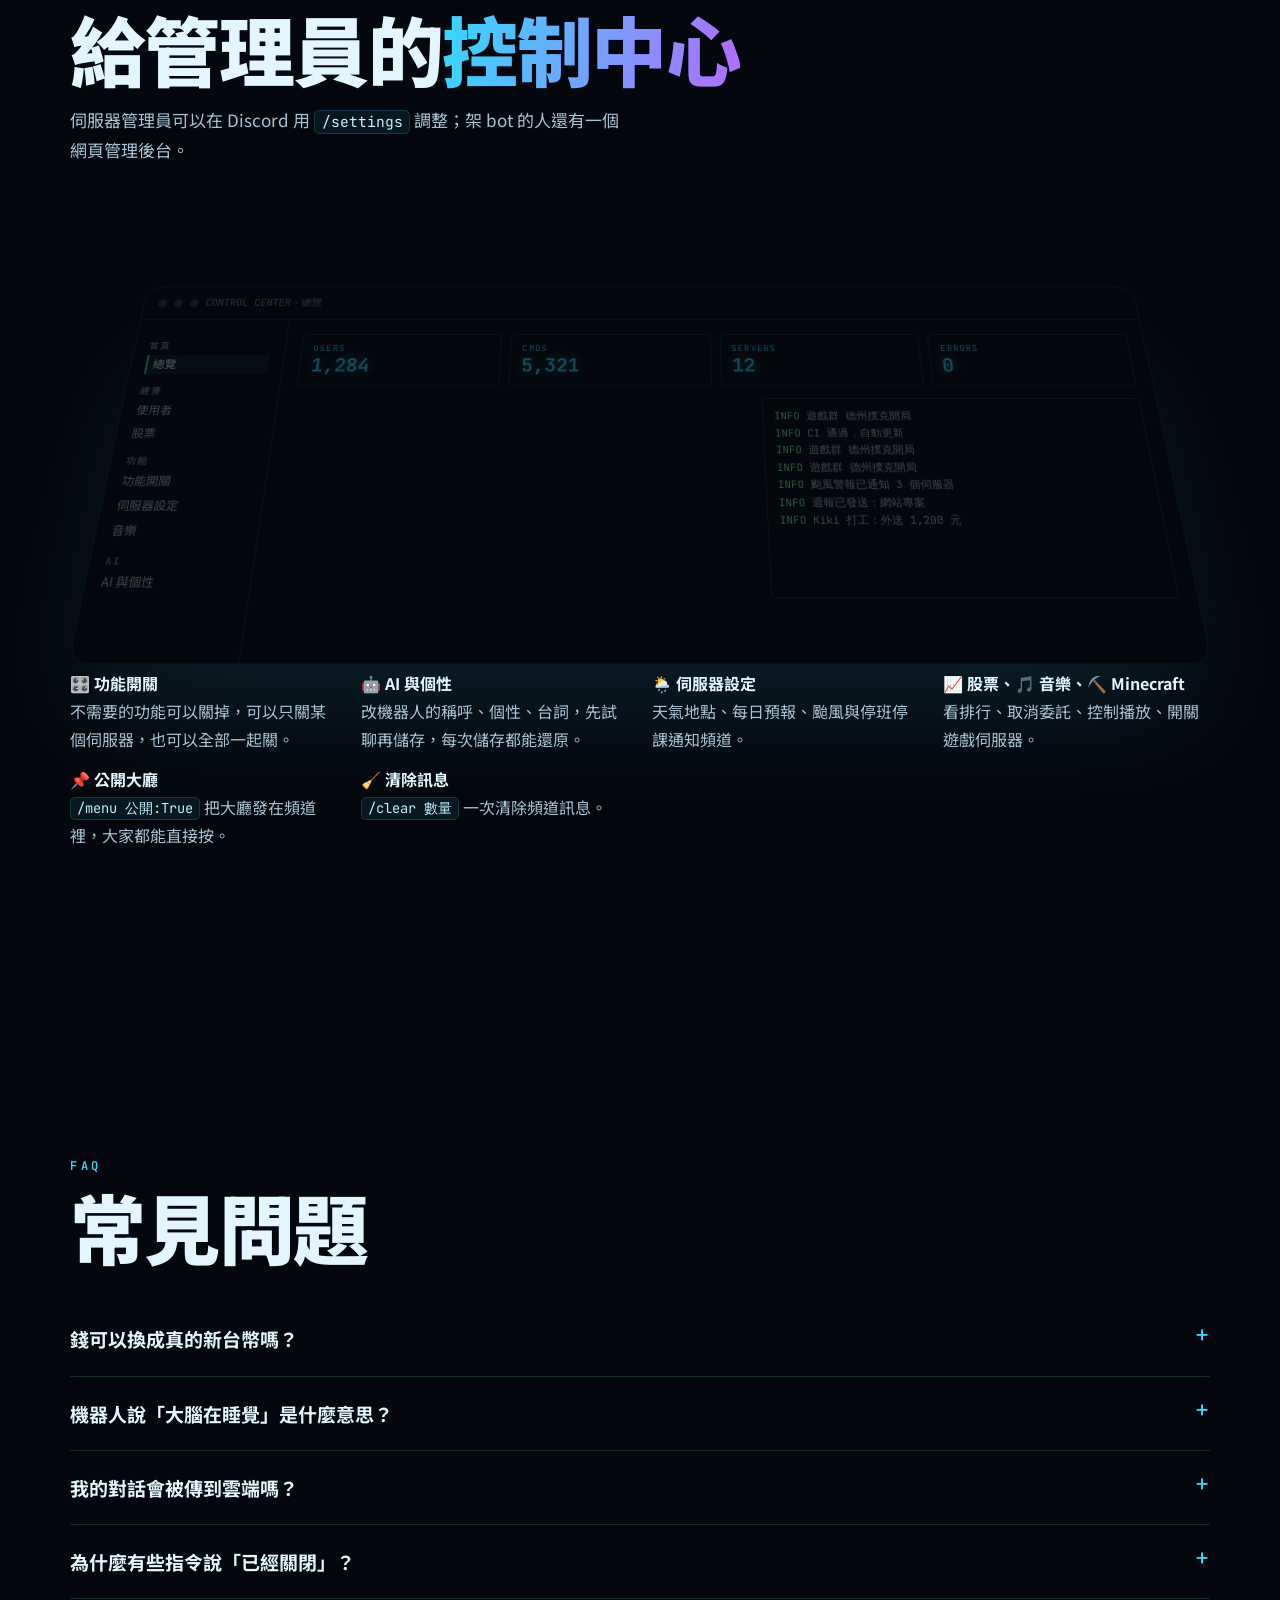
==== commit 5e0cbd7e: "新增骰寶（押大小） - 新增 /sicbo 骰寶：一個頻道一張桌，大家下注 30 秒後一起開獎，8 秒後自動開下一局 - 規則與賠率比照澳門賭場：大小單雙 1 賠 1（開出豹子通殺）、單骰、總和、兩骰" ====
--- a/docs/index.html
+++ b/docs/index.html
@@ -4,7 +4,7 @@
 <meta charset="utf-8">
 <meta name="viewport" content="width=device-width, initial-scale=1, viewport-fit=cover">
 <title>嘎哇 Bot 功能介紹</title>
-<meta name="description" content="嘎哇是一個繁體中文 Discord 機器人：新台幣錢包、六款遊戲、台股模擬、音樂、待辦與專案管理、天氣與地震通知，還能 @ 它用講的叫功能，個性可以自己設定。">
+<meta name="description" content="嘎哇是一個繁體中文 Discord 機器人：新台幣錢包、七款遊戲、台股模擬、音樂、待辦與專案管理、天氣與地震通知，還能 @ 它用講的叫功能，個性可以自己設定。">
 <meta name="theme-color" content="#04070d">
 <link rel="preconnect" href="https://fonts.googleapis.com">
 <link rel="preconnect" href="https://fonts.gstatic.com" crossorigin>
@@ -331,7 +331,7 @@
     <span class="eyebrow">Discord bot・繁體中文</span>
     <h1 id="hero-title"><span class="glow">嘎哇</span></h1>
     <p class="tag" id="hero-tag">會聊天、會記事、也會陪你玩的伺服器夥伴</p>
-    <p class="lead" id="hero-lead">新台幣錢包、六款遊戲、台股模擬、YouTube 音樂、待辦與專案管理、天氣和地震通知。
+    <p class="lead" id="hero-lead">新台幣錢包、七款遊戲、台股模擬、YouTube 音樂、待辦與專案管理、天氣和地震通知。
       不想記指令？直接 @ 它說你想做什麼就好。</p>
     <div class="cta"><a class="btn primary magnetic" href="#start">開始使用 →</a><a class="btn magnetic" href="#games">看看能玩什麼</a></div>
   </div>
@@ -382,21 +382,23 @@
 <div class="games-pin" id="games">
   <div class="wrap games-head">
     <span class="kicker">Games</span>
-    <h2 class="title reveal-title">六款遊戲，<em>贏的錢</em>直接進錢包</h2>
+    <h2 class="title reveal-title">七款遊戲，<em>贏的錢</em>直接進錢包</h2>
     <p class="sub">往下捲，遊戲會從右邊滑進來。滑鼠移到卡片上看看閃卡效果。</p>
   </div>
   <div class="games-track" id="games-track">
-    <article class="game" style="--g:linear-gradient(160deg,#173a2a,#0a1a14)"><span class="n">01 / 06</span><span class="big" aria-hidden="true">🃏</span>
+    <article class="game" style="--g:linear-gradient(160deg,#173a2a,#0a1a14)"><span class="n">01 / 07</span><span class="big" aria-hidden="true">🃏</span>
       <h3>21 點</h3><p>跟莊家比誰最接近 21 點，可以加倍、分牌、投降，莊家亮 A 時買保險，Blackjack 賠 3:2，莊家的牌一張一張翻開。每局賭注上限 5 萬。</p><ul class="cmds"><li><code>/blackjack [賭注]</code></li></ul></article>
-    <article class="game" style="--g:linear-gradient(160deg,#3a2a0c,#1a1206)"><span class="n">02 / 06</span><span class="big" aria-hidden="true">🎰</span>
+    <article class="game" style="--g:linear-gradient(160deg,#3a2a0c,#1a1206)"><span class="n">02 / 07</span><span class="big" aria-hidden="true">🎰</span>
       <h3>拉霸機</h3><p>三個一樣就中獎，最高 100 倍。</p><ul class="cmds"><li><code>/slots 賭注</code></li></ul></article>
-    <article class="game" style="--g:linear-gradient(160deg,#10284a,#081428)"><span class="n">03 / 06</span><span class="big" aria-hidden="true">🔢</span>
+    <article class="game" style="--g:linear-gradient(160deg,#3a0f14,#1a0608)"><span class="n">03 / 07</span><span class="big" aria-hidden="true">🎲</span>
+      <h3>骰寶</h3><p>押大小、單雙、點數、豹子，一個頻道一張桌，大家下注 30 秒後一起開獎；澳門賠率表，圍骰 180 倍。</p><ul class="cmds"><li><code>/sicbo</code></li></ul></article>
+    <article class="game" style="--g:linear-gradient(160deg,#10284a,#081428)"><span class="n">04 / 07</span><span class="big" aria-hidden="true">🔢</span>
       <h3>猜數字</h3><p>全頻道一起猜，直接在頻道輸入數字，機器人用 ⬆️⬇️ 告訴你大了還是小了，猜中的人拿獎勵。</p><ul class="cmds"><li><code>/guess [範圍]</code></li></ul></article>
-    <article class="game" style="--g:linear-gradient(160deg,#2c1640,#140a20)"><span class="n">04 / 06</span><span class="big" aria-hidden="true">⭕</span>
+    <article class="game" style="--g:linear-gradient(160deg,#2c1640,#140a20)"><span class="n">05 / 07</span><span class="big" aria-hidden="true">⭕</span>
       <h3>井字遊戲</h3><p>邀請朋友對戰，或挑戰三種難度的機器人。</p><ul class="cmds"><li><code>/tictactoe [對手] [難度]</code></li></ul></article>
-    <article class="game" style="--g:linear-gradient(160deg,#0d3a2c,#061a14)"><span class="n">05 / 06</span><span class="big" aria-hidden="true">♠️</span>
+    <article class="game" style="--g:linear-gradient(160deg,#0d3a2c,#061a14)"><span class="n">06 / 07</span><span class="big" aria-hidden="true">♠️</span>
       <h3>德州撲克</h3><p>2–8 人一桌，可以加入四種個性的電腦對手；支援邊池、逾時自動行動、中途入座。</p><ul class="cmds"><li><code>/poker [大盲注] [帶入籌碼] [電腦對手]</code></li></ul></article>
-    <article class="game" style="--g:linear-gradient(160deg,#0a3540,#04161c)"><span class="n">06 / 06</span><span class="big" aria-hidden="true">🐢</span>
+    <article class="game" style="--g:linear-gradient(160deg,#0a3540,#04161c)"><span class="n">07 / 07</span><span class="big" aria-hidden="true">🐢</span>
       <h3>海龜湯 <span class="tag-ai">AI</span></h3><p>AI 擔任湯主，大家輪流問是非題推理出真相；問到關鍵會標 🔑。</p><ul class="cmds"><li><code>/seatortoise [難度] [題目]</code></li></ul></article>
   </div>
 </div>
@@ -519,6 +521,7 @@
           <li><span class="q">明天要帶傘嗎？那後天呢</span><span class="a">天氣按鈕・會接話</span></li>
           <li><span class="q">幫我簽到、我想打工</span><span class="a">簽到、打工按鈕</span></li>
           <li><span class="q">好無聊、來一局德州撲克</span><span class="a">遊戲按鈕</span></li>
+          <li><span class="q">來玩骰寶、我要押大小</span><span class="a">骰寶按鈕</span></li>
           <li><span class="q">台積電現在多少？那鴻海呢</span><span class="a">股價按鈕</span></li>
           <li><span class="q">10 分鐘後提醒我關瓦斯</span><span class="a">設定提醒按鈕</span></li>
           <li><span class="q">把簡報交給 @小明 下週一前</span><span class="a">新增待辦按鈕</span></li>
@@ -684,7 +687,7 @@
   var field = $("#field");
   (function () {
     var c = field.getContext("2d"), w, h, d = DPR, mouse = { x: 0, y: 0 }, t0 = performance.now(), glow;
-    var WORDS = ["/checkin", "/work", "/poker", "/blackjack", "/slots", "/weather", "/stock", "/play", "/task add", "/remind", "/poll", "/catchup", "/menu", "/help", "/alert", "@嘎哇", "💰", "🃏", "♠️", "🎵", "📈", "🌦️", "📋", "🐢"];
+    var WORDS = ["/checkin", "/work", "/poker", "/blackjack", "/slots", "/sicbo", "/weather", "/stock", "/play", "/task add", "/remind", "/poll", "/catchup", "/menu", "/help", "/alert", "@嘎哇", "💰", "🃏", "🎲", "♠️", "🎵", "📈", "🌦️", "📋", "🐢"];
     // 每個字先畫成小圖（只畫一次），之後每格只要縮放貼上，比每格重新排版文字快很多
     var BASE = 44, sprites = {};
     function sprite(word) {
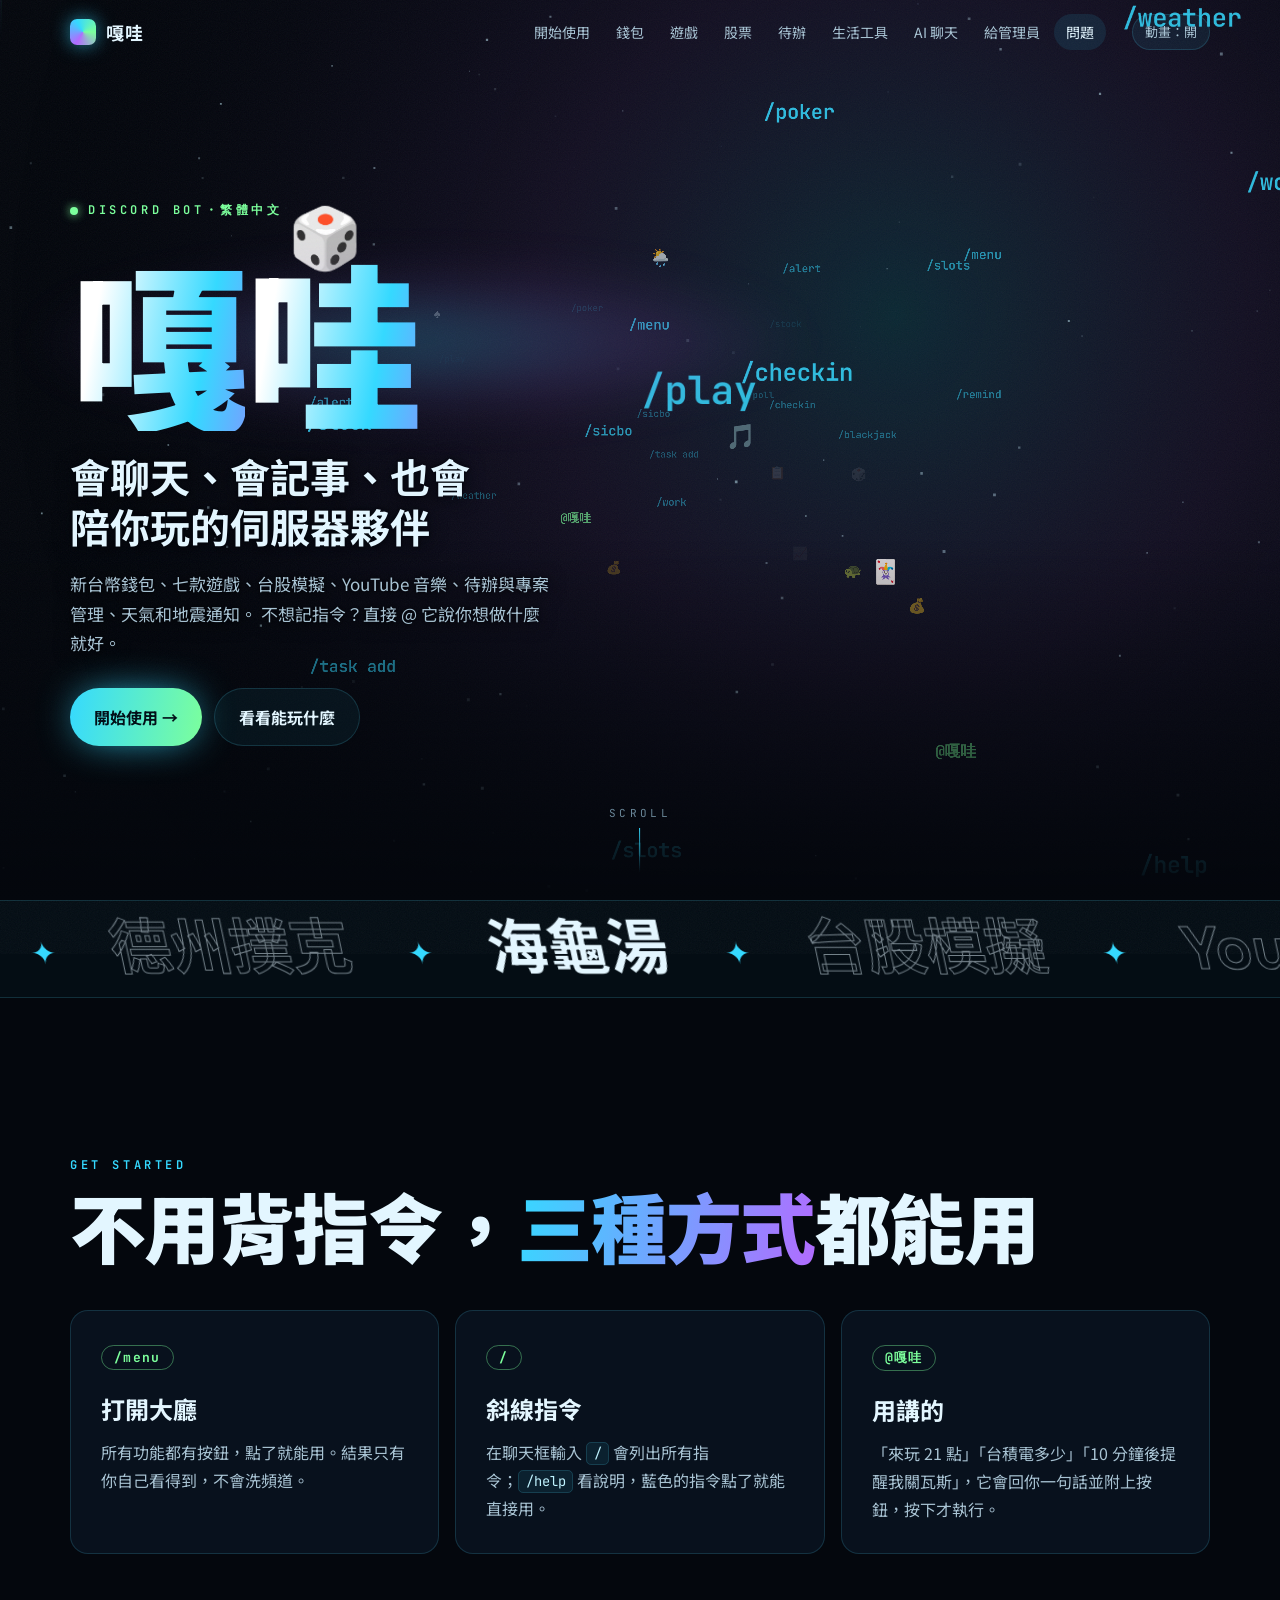
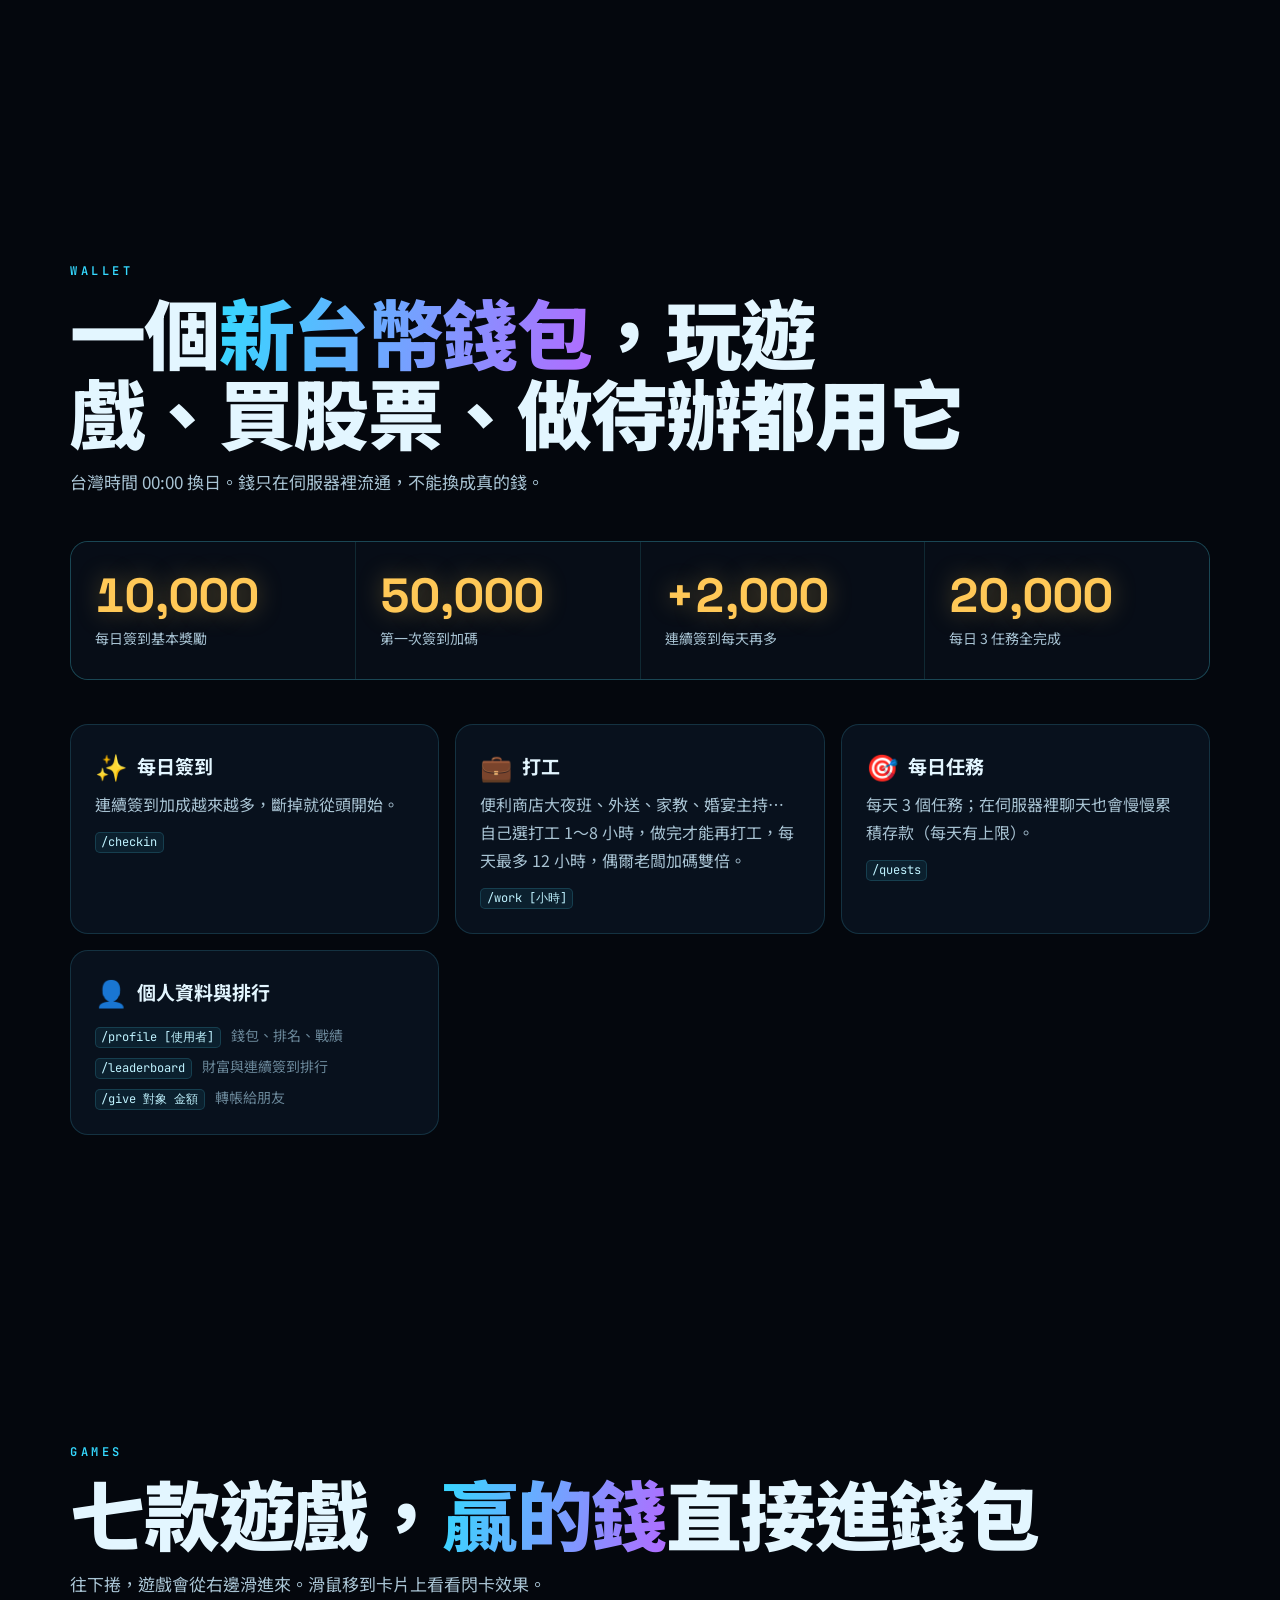
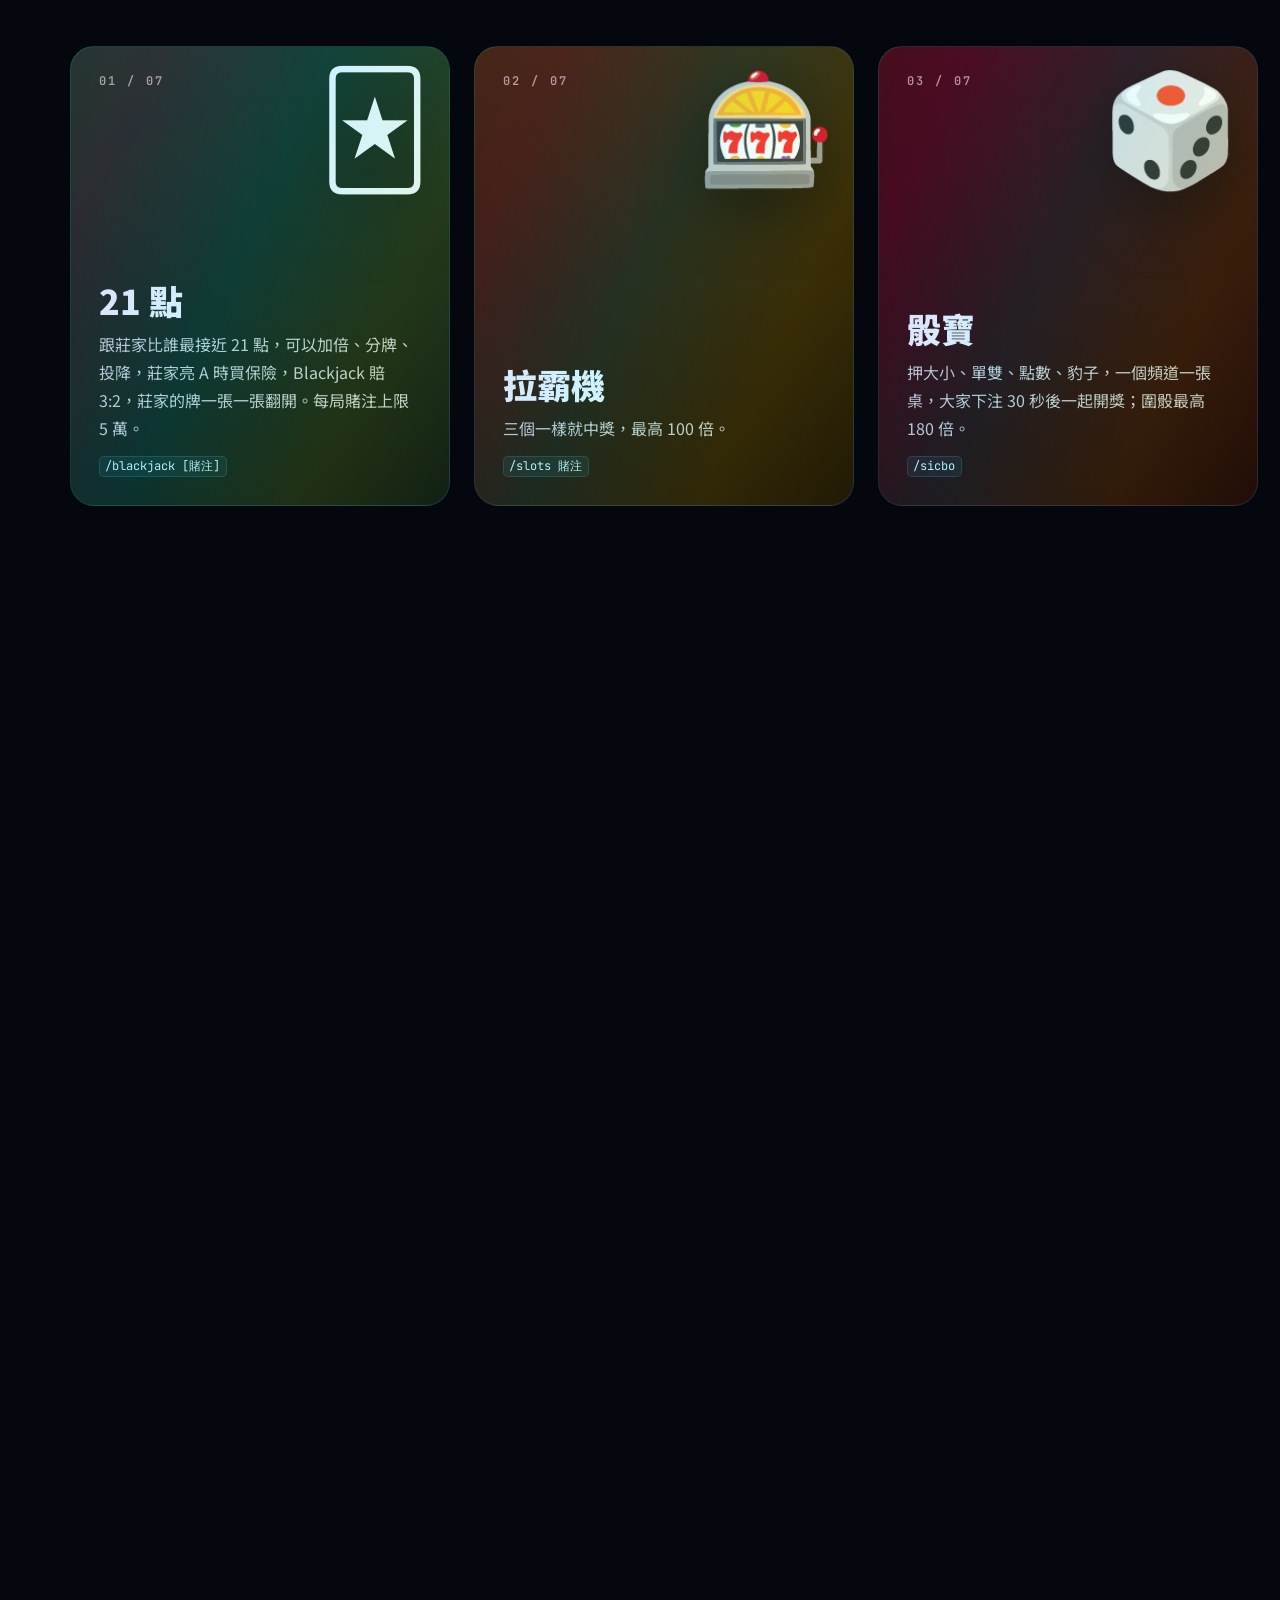
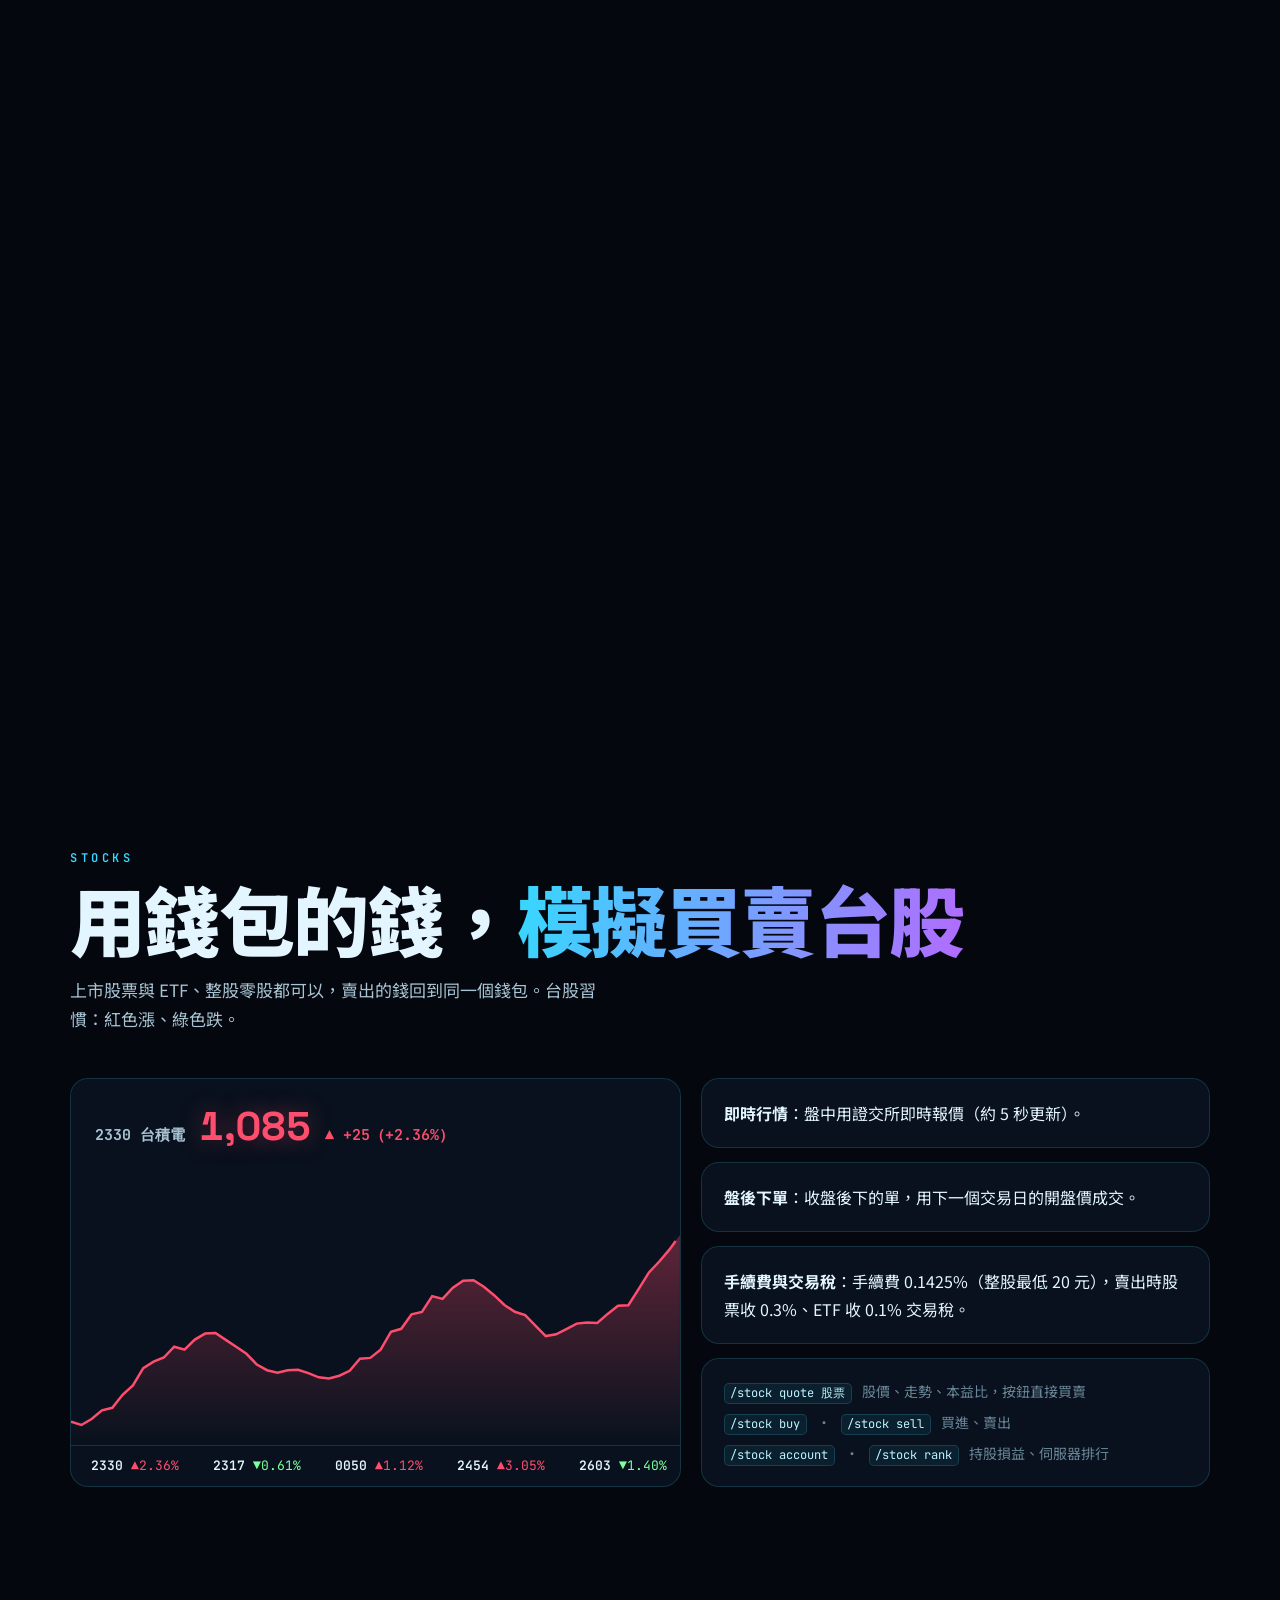
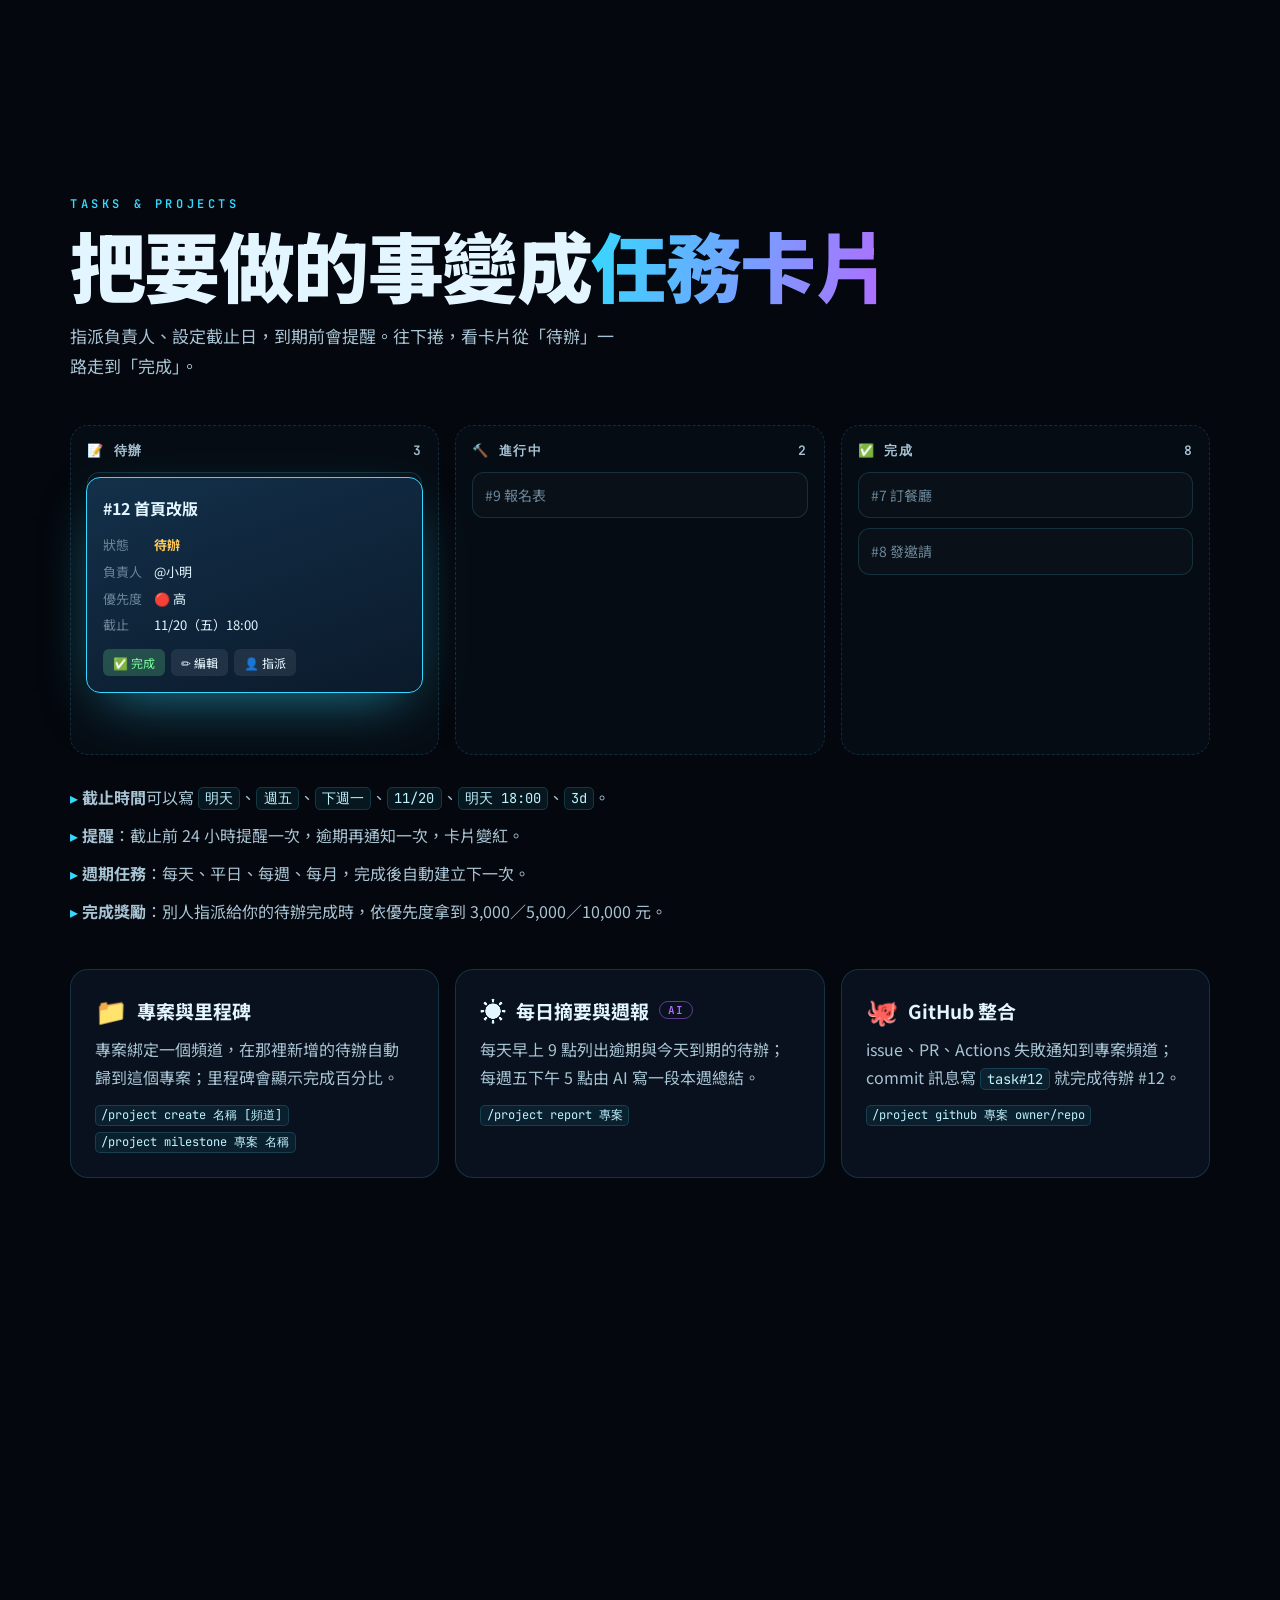
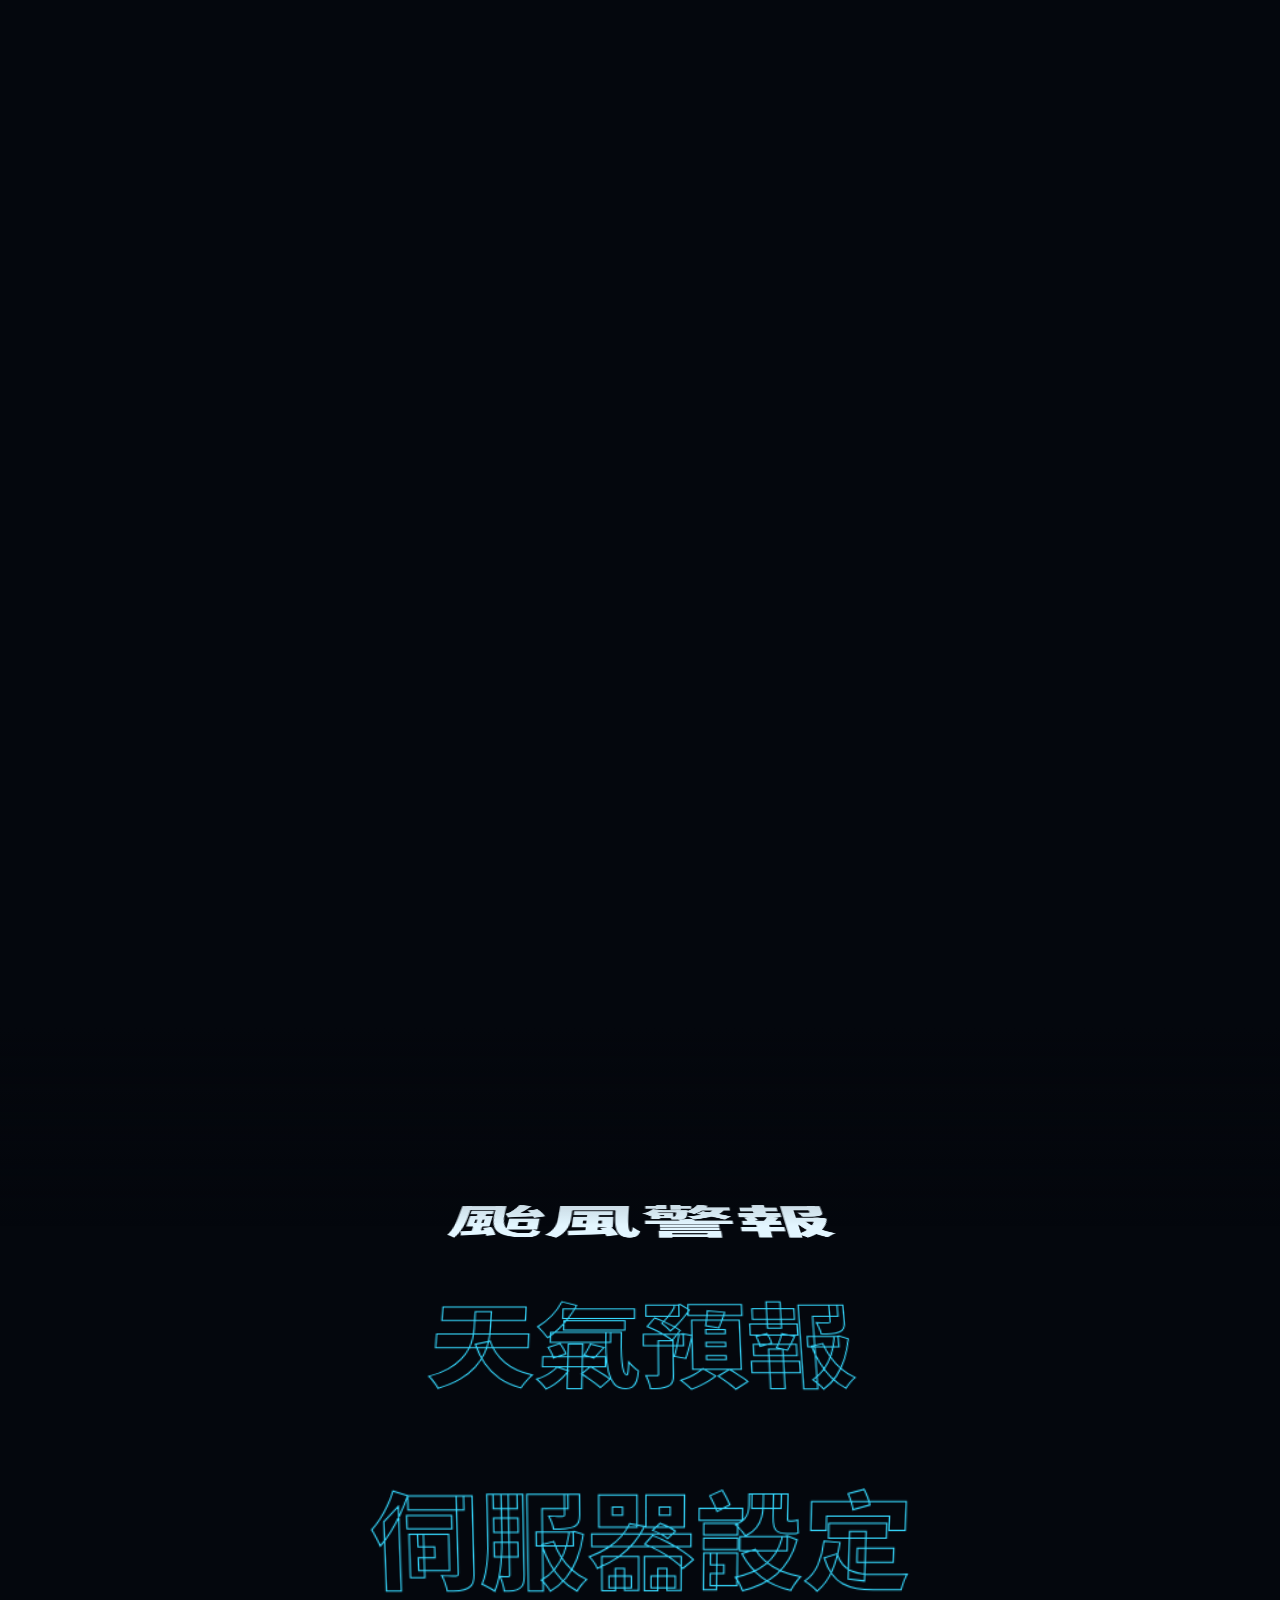
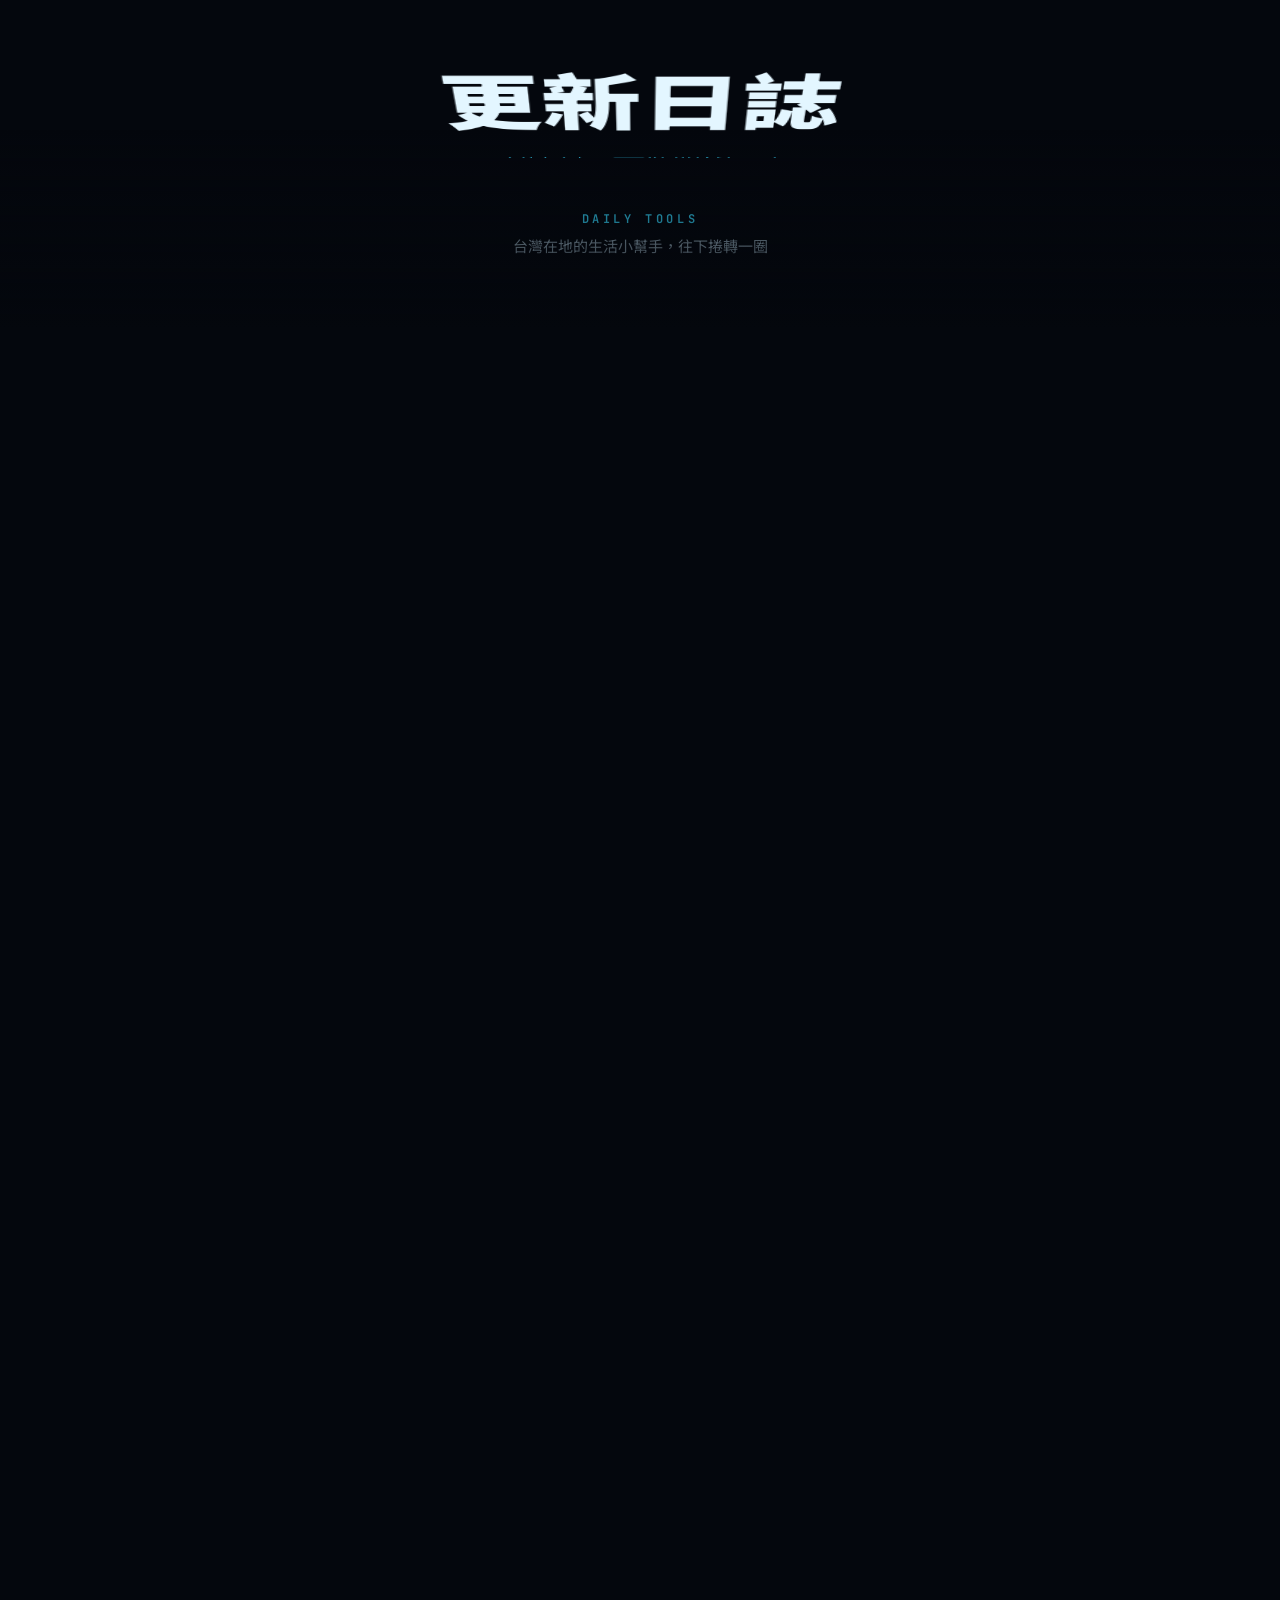
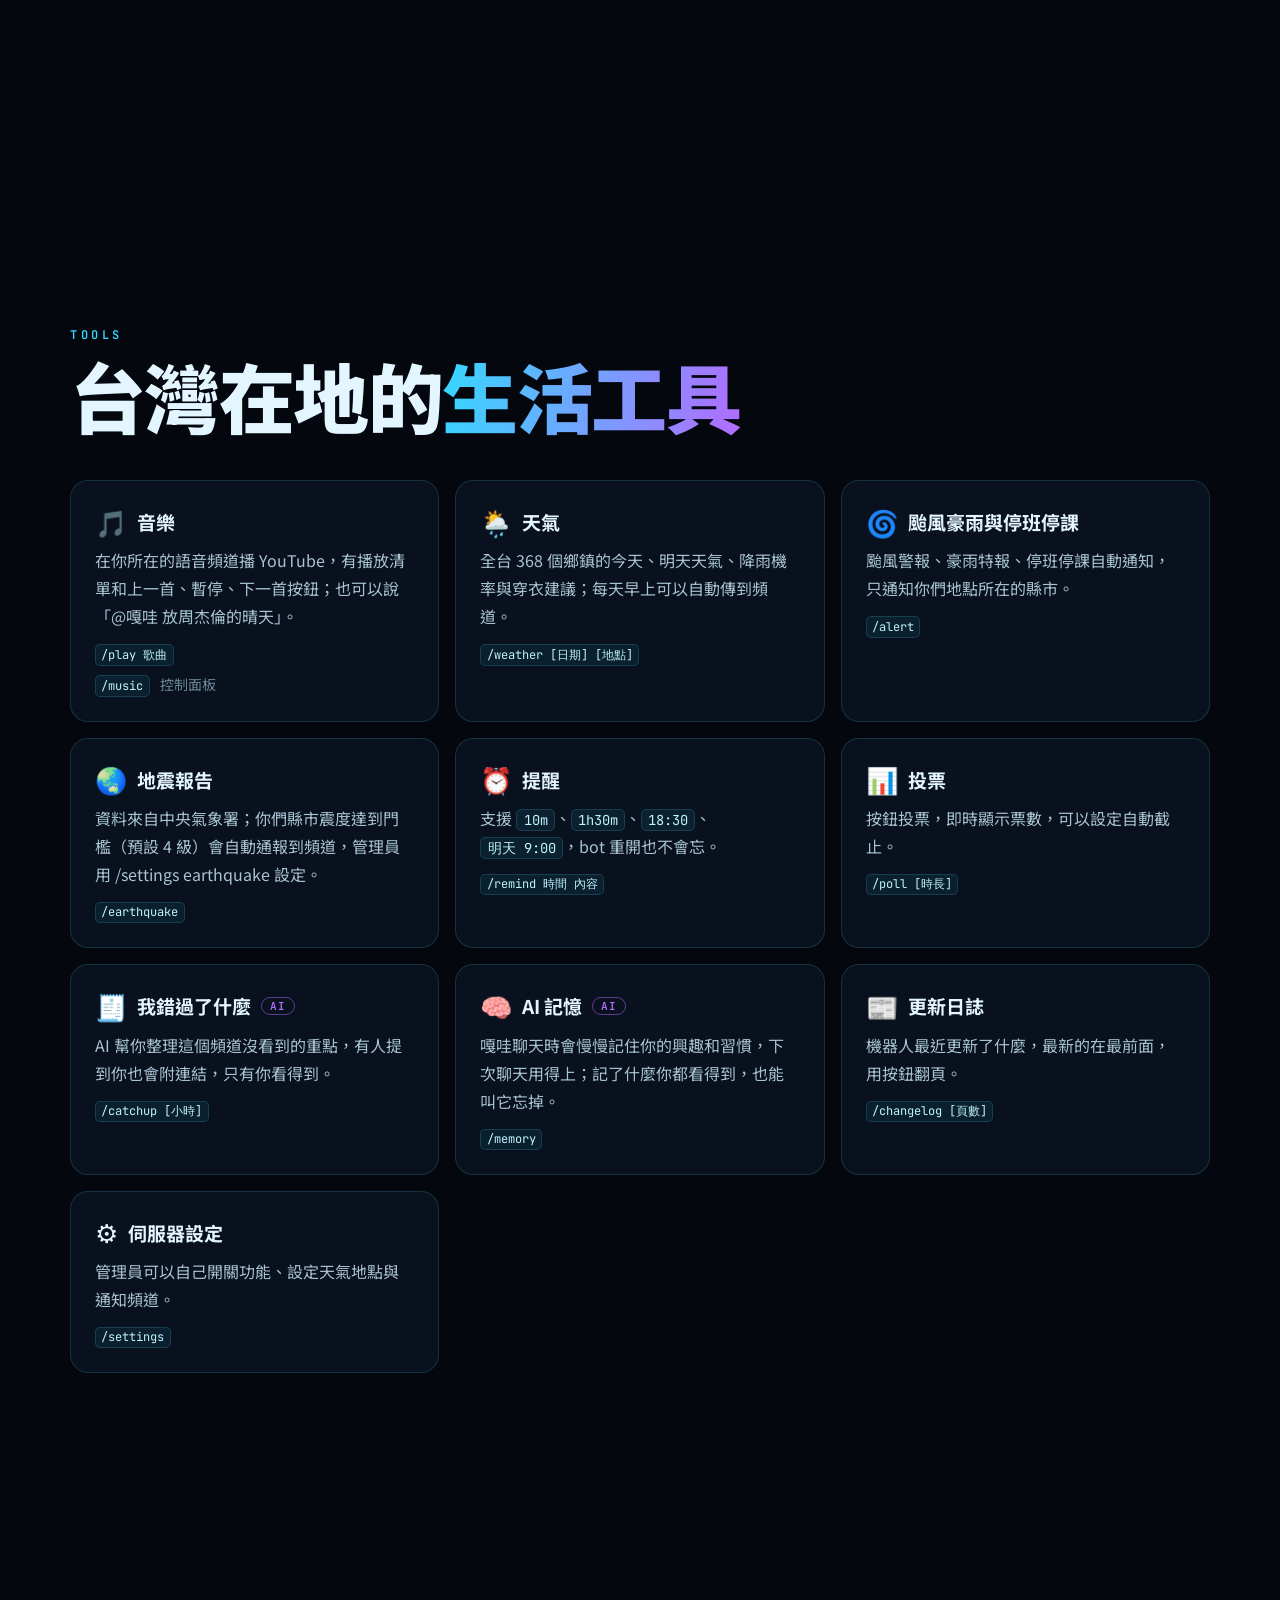
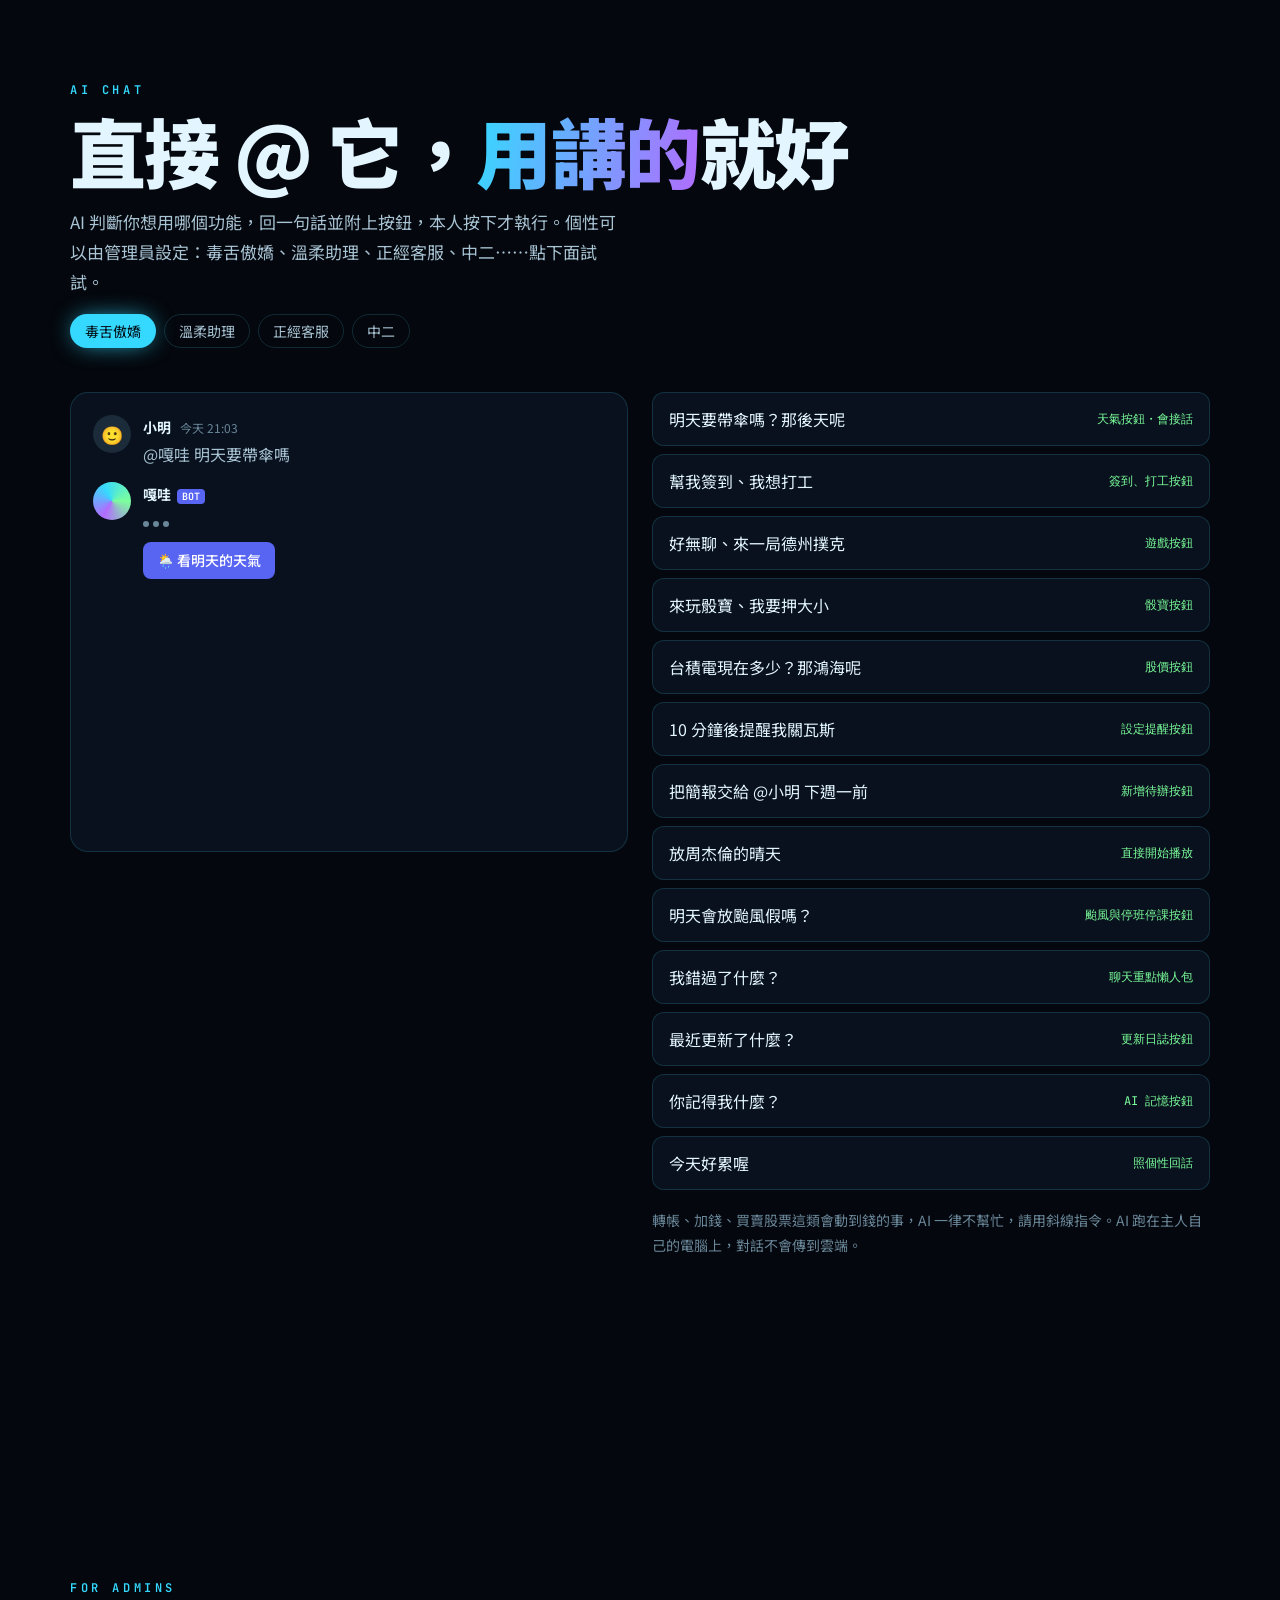
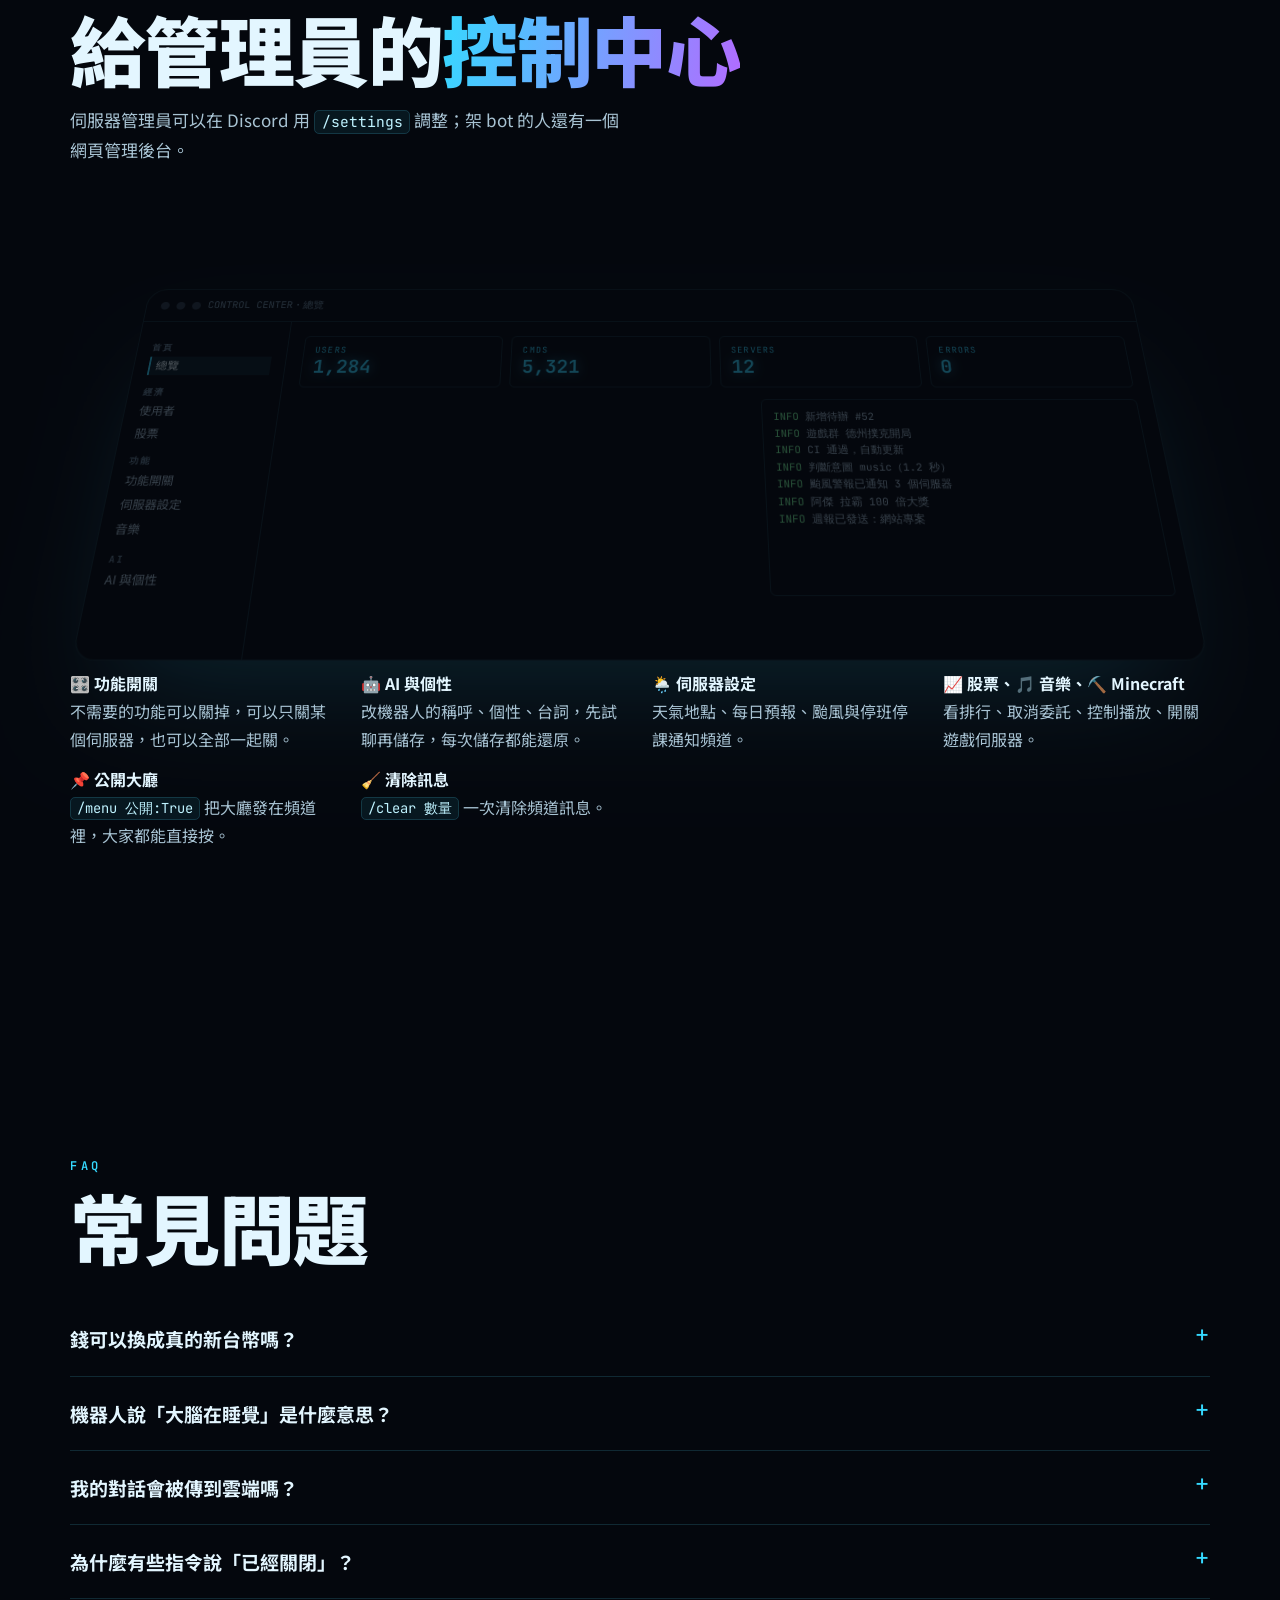
==== commit f5938b7a: "修正 21 點卡局、打工沒反應與骰寶倒數不會動 - 骰寶的下注倒數與下一局倒數現在會跳動，最後 10 秒每 2 秒更新一次 - 骰寶改成每人每局所有押注合計最多 50,000 元，籌碼面額改為 1,0" ====
--- a/docs/index.html
+++ b/docs/index.html
@@ -391,7 +391,7 @@
     <article class="game" style="--g:linear-gradient(160deg,#3a2a0c,#1a1206)"><span class="n">02 / 07</span><span class="big" aria-hidden="true">🎰</span>
       <h3>拉霸機</h3><p>三個一樣就中獎，最高 100 倍。</p><ul class="cmds"><li><code>/slots 賭注</code></li></ul></article>
     <article class="game" style="--g:linear-gradient(160deg,#3a0f14,#1a0608)"><span class="n">03 / 07</span><span class="big" aria-hidden="true">🎲</span>
-      <h3>骰寶</h3><p>押大小、單雙、點數、豹子，一個頻道一張桌，大家下注 30 秒後一起開獎；澳門賠率表，圍骰 180 倍。</p><ul class="cmds"><li><code>/sicbo</code></li></ul></article>
+      <h3>骰寶</h3><p>押大小、單雙、點數、豹子，一個頻道一張桌，大家下注 30 秒後一起開獎；圍骰最高 180 倍。</p><ul class="cmds"><li><code>/sicbo</code></li></ul></article>
     <article class="game" style="--g:linear-gradient(160deg,#10284a,#081428)"><span class="n">04 / 07</span><span class="big" aria-hidden="true">🔢</span>
       <h3>猜數字</h3><p>全頻道一起猜，直接在頻道輸入數字，機器人用 ⬆️⬇️ 告訴你大了還是小了，猜中的人拿獎勵。</p><ul class="cmds"><li><code>/guess [範圍]</code></li></ul></article>
     <article class="game" style="--g:linear-gradient(160deg,#2c1640,#140a20)"><span class="n">05 / 07</span><span class="big" aria-hidden="true">⭕</span>
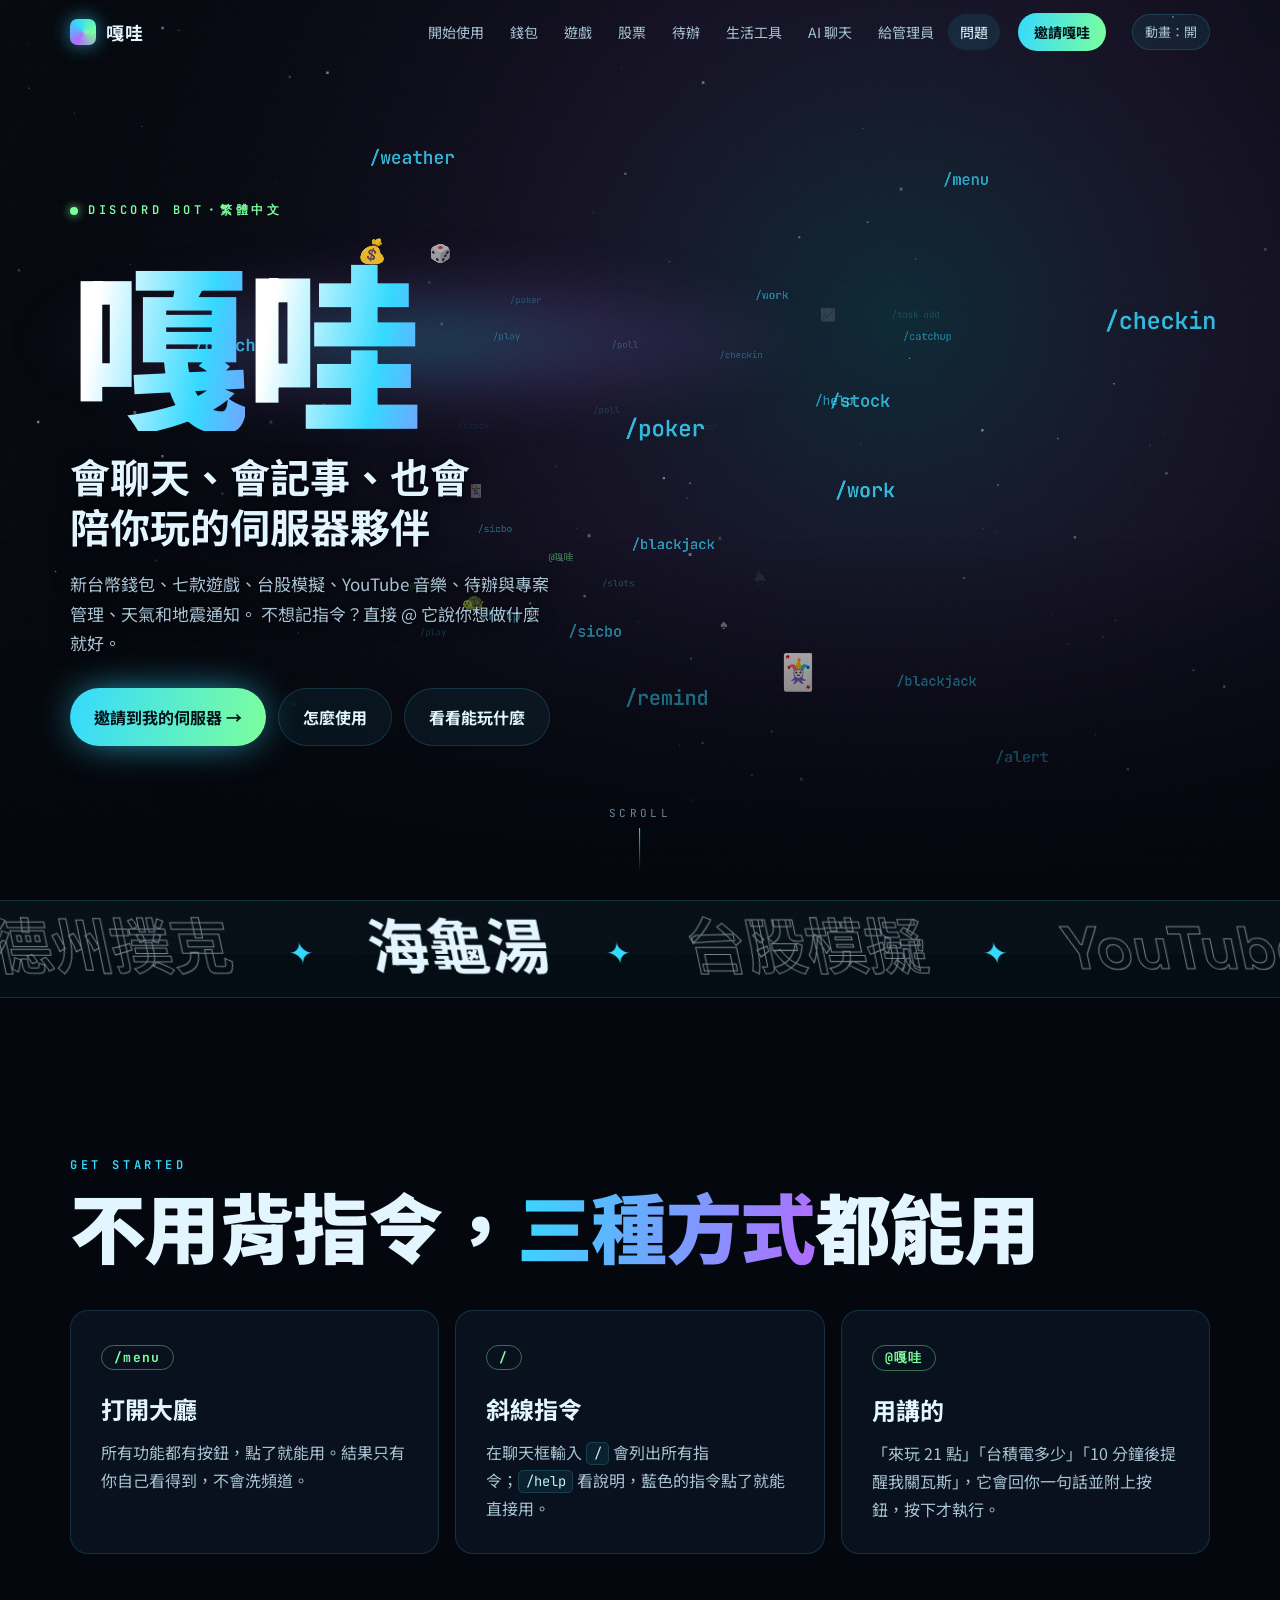
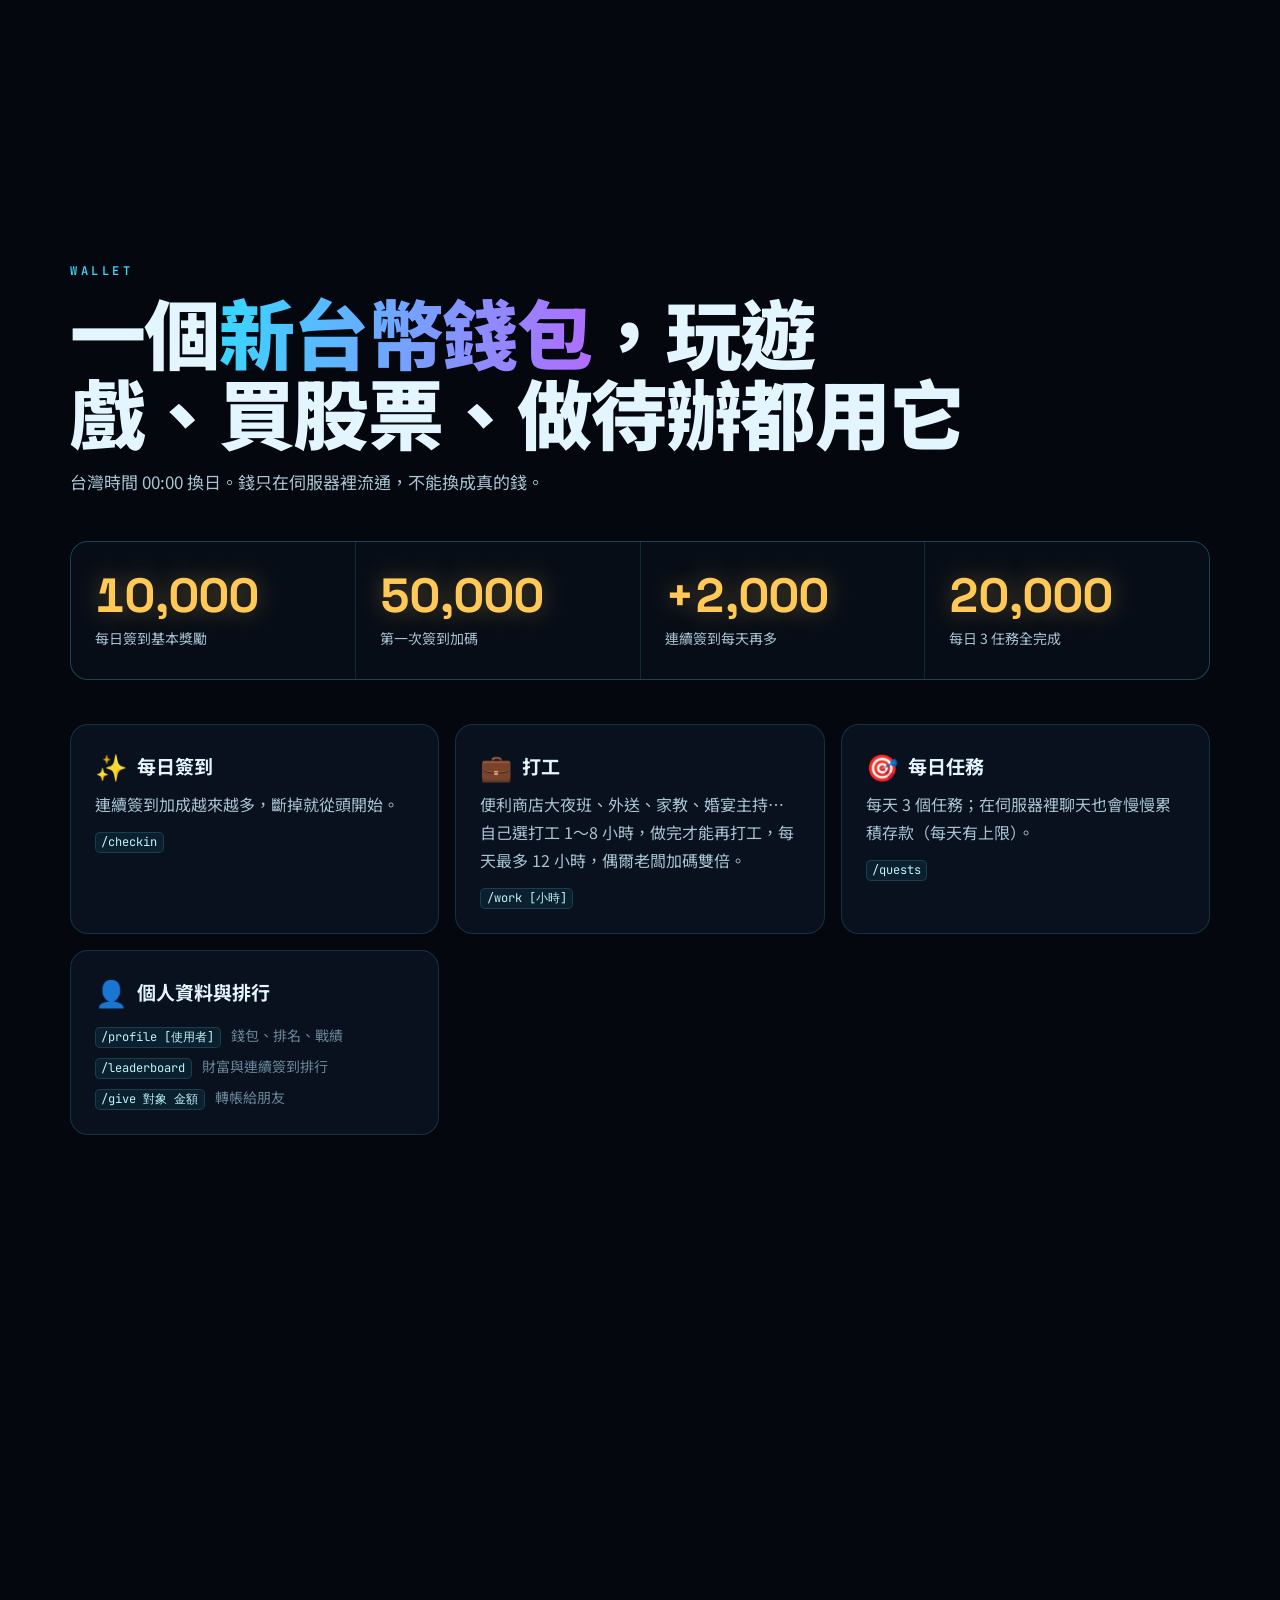
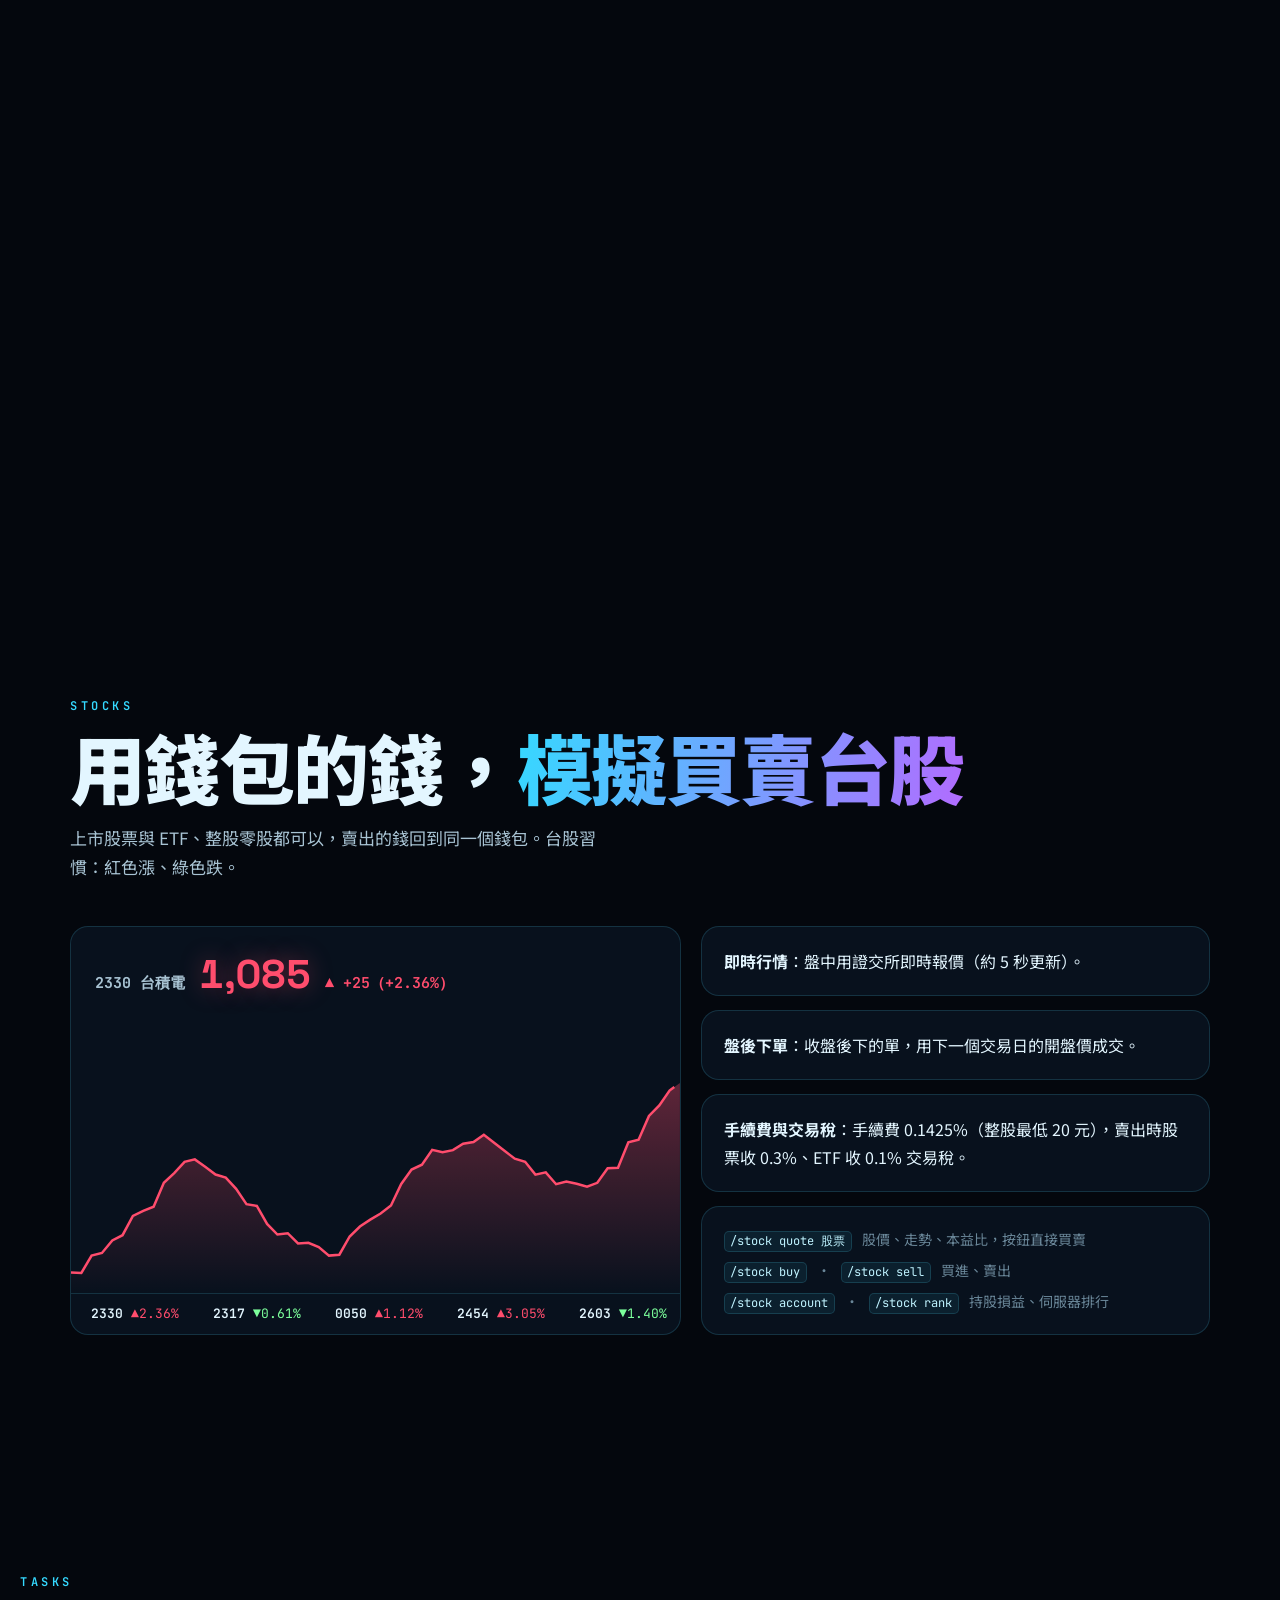
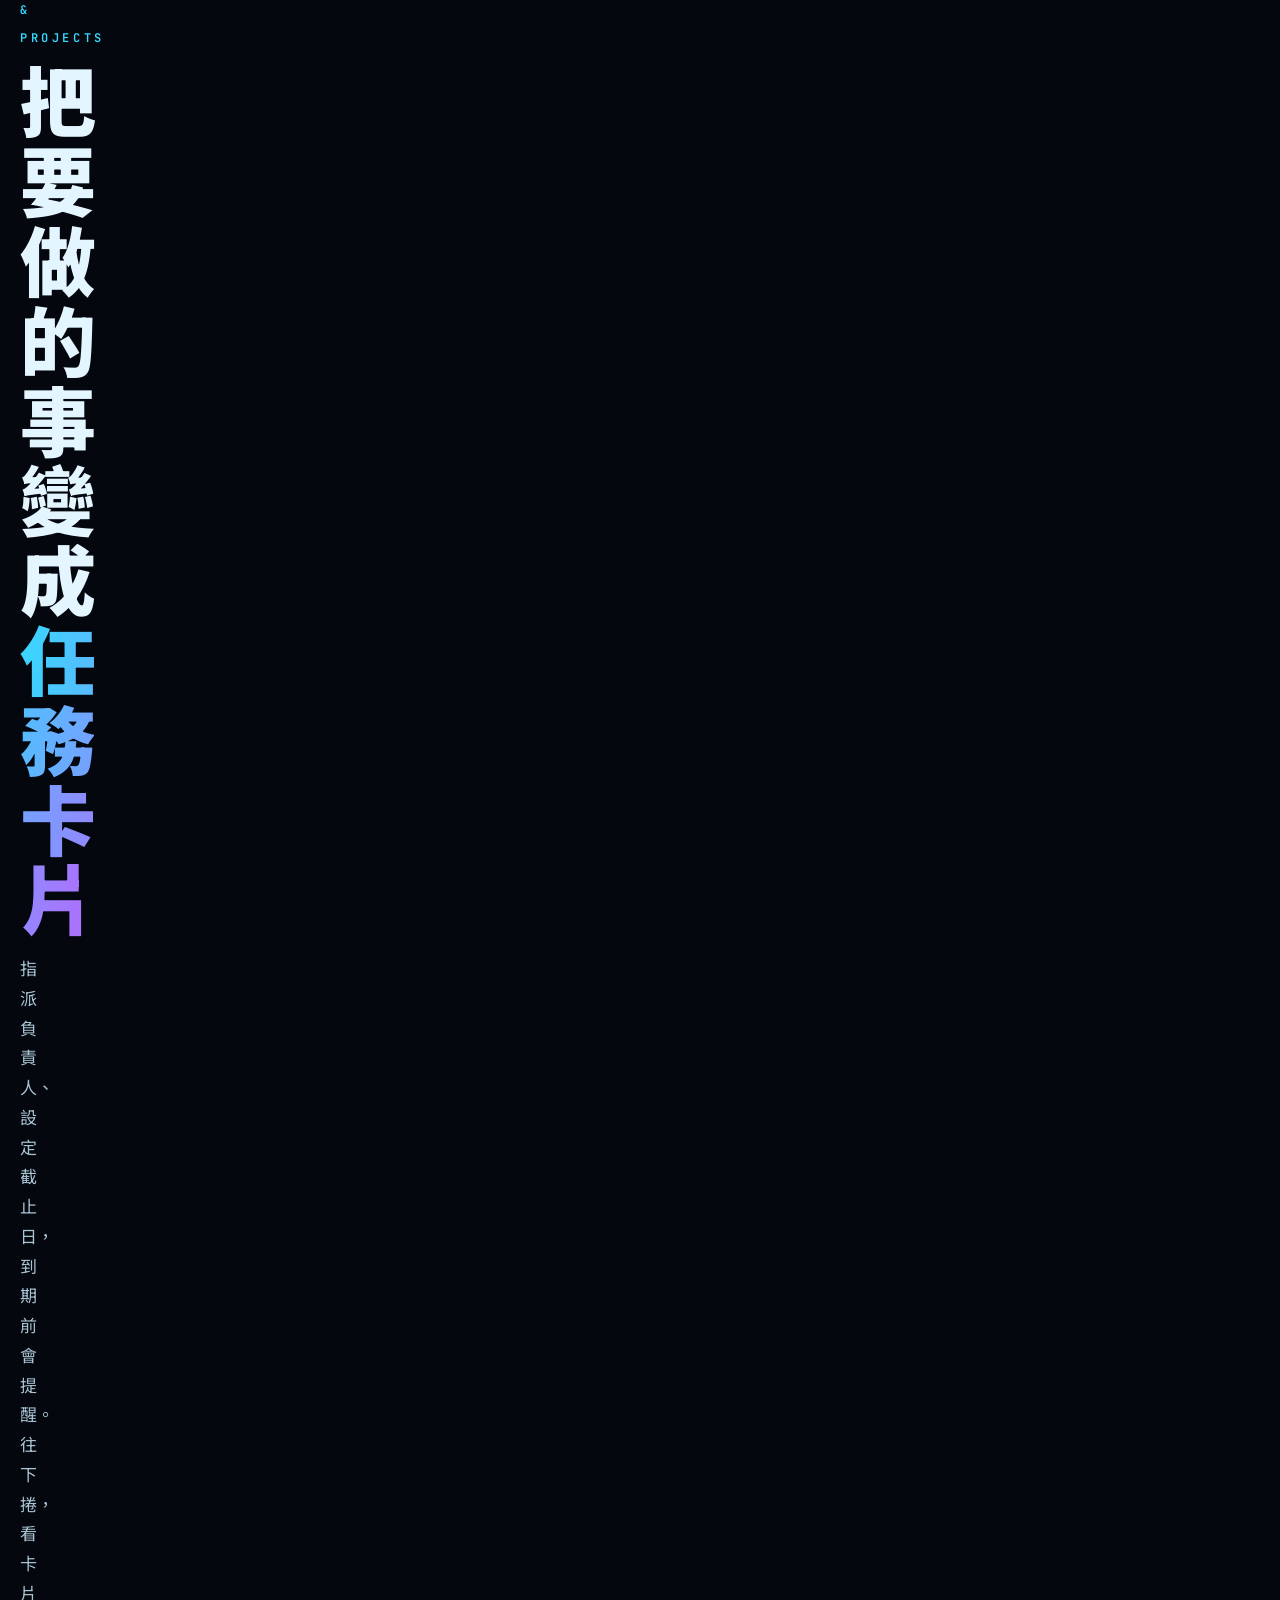
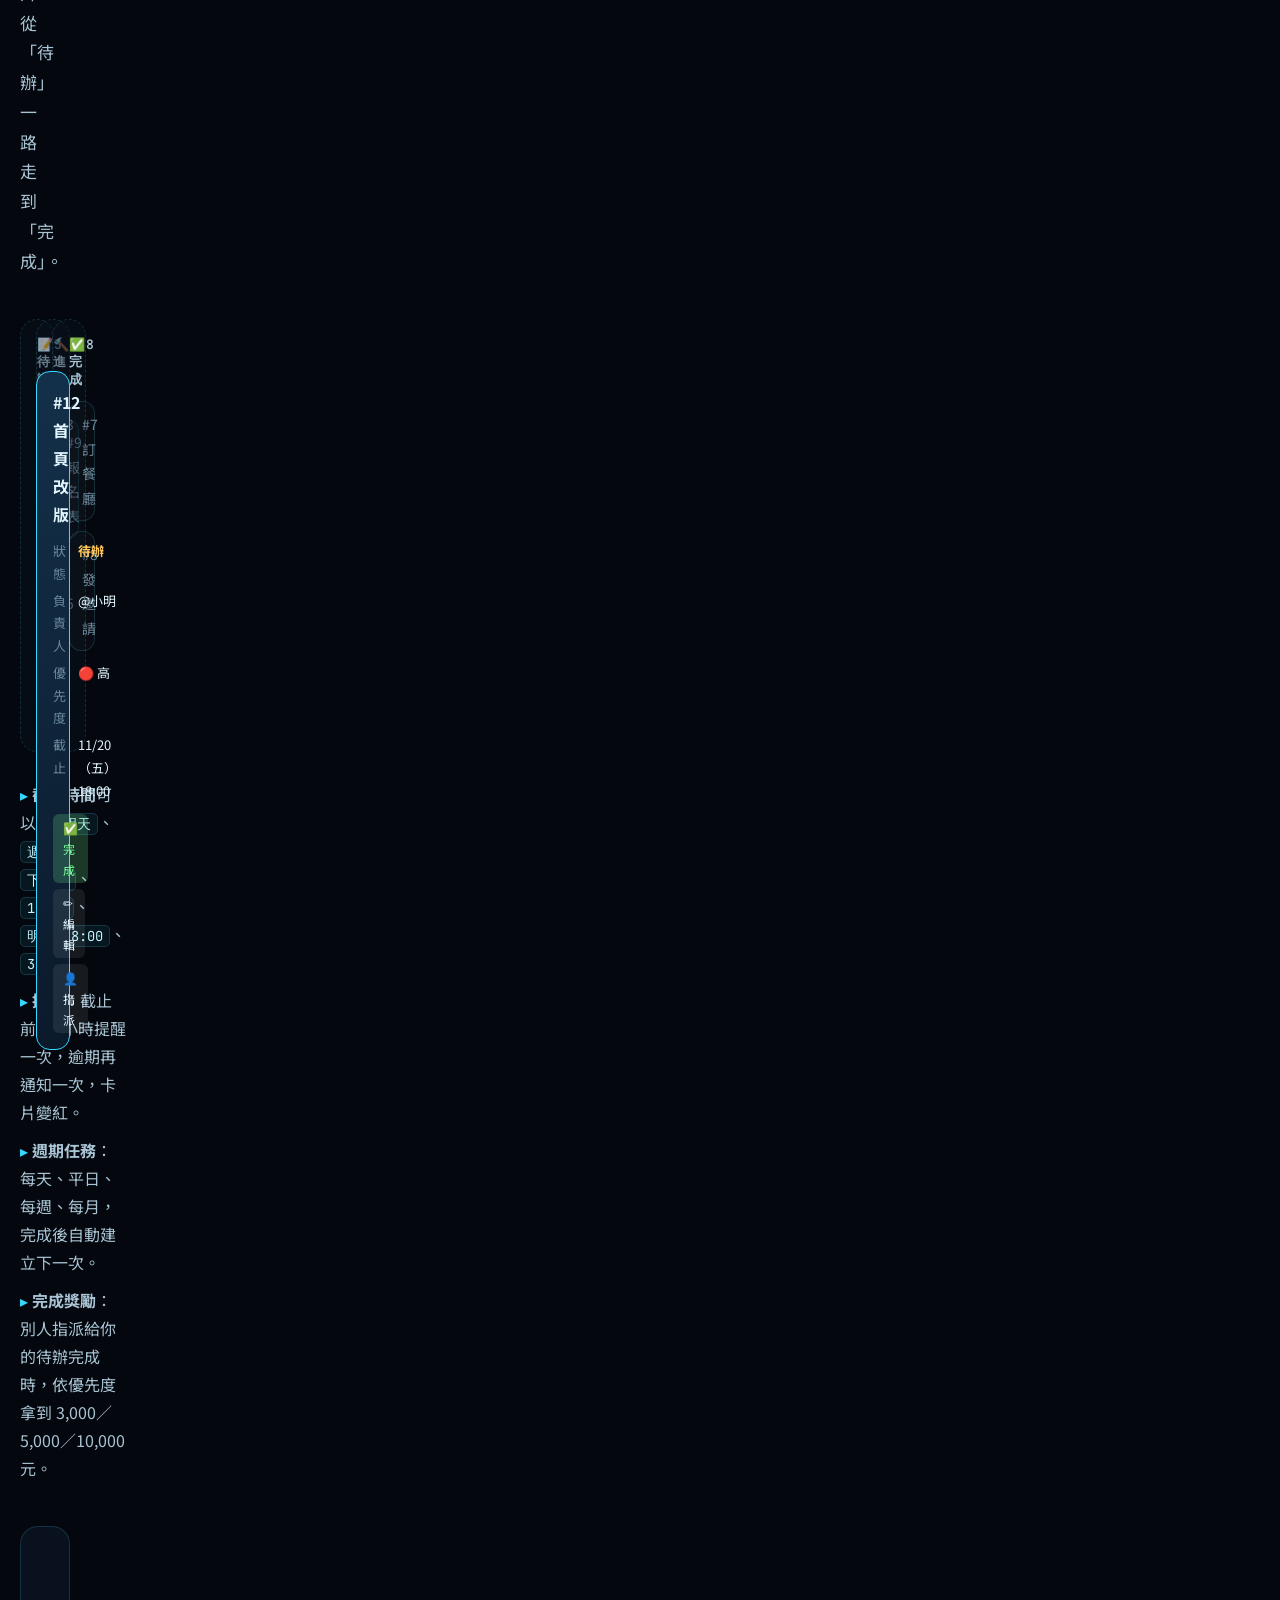
==== commit a87b763e: "新增邀請機器人的連結，修正隱私說明 - 功能介紹網頁新增「邀請到我的伺服器」按鈕和三步驟說明，README 也有邀請連結 - 邀請時只要求用得到的權限，不需要管理員權限，也可以自己取消勾選 - 常見問" ====
--- a/docs/index.html
+++ b/docs/index.html
@@ -83,6 +83,9 @@
 .nav-links::-webkit-scrollbar { display: none; }
 .nav-links a { color: var(--text-2); text-decoration: none; padding: 6px 12px; border-radius: 999px; font-size: 14px; white-space: nowrap; transition: color .2s, background .2s; }
 .nav-links a:hover, .nav-links a.on { color: var(--text); background: rgba(53, 217, 255, .1); }
+.nav-invite { flex: none; padding: 7px 16px; border-radius: 999px; font-size: 14px; font-weight: 700; text-decoration: none; white-space: nowrap; color: #021018;
+  background: linear-gradient(100deg, var(--cyan), var(--lime)); transition: box-shadow .3s; }
+.nav-invite:hover { box-shadow: 0 0 24px -4px var(--cyan); }
 
 /* ---------- 首頁大字 ---------- */
 .hero.off *, .hero.off *::before, .hero.off *::after { animation-play-state: paused !important; }
@@ -276,6 +279,9 @@
   .ways, .stock-grid, .ai-grid { grid-template-columns: minmax(0, 1fr); }
   .stats { grid-template-columns: repeat(2, minmax(0, 1fr)); }
   .nav-links { display: none; }
+  .nav .wrap { gap: 8px; }
+  .nav-invite { margin-left: auto; padding: 6px 12px; font-size: 13px; }
+  .motion-toggle { margin-left: 0; }
   .games-track { flex-direction: column; width: auto; padding-inline: max(20px, env(safe-area-inset-left, 0px)) max(20px, env(safe-area-inset-right, 0px)); }
   .game { width: 100%; min-height: 360px; }
   .kanban { grid-template-columns: minmax(0, 1fr); }
@@ -321,6 +327,7 @@
       <a href="#start">開始使用</a><a href="#wallet">錢包</a><a href="#games">遊戲</a><a href="#stocks">股票</a>
       <a href="#tasks">待辦</a><a href="#tools">生活工具</a><a href="#ai">AI 聊天</a><a href="#admins">給管理員</a><a href="#faq">問題</a>
     </div>
+    <a class="nav-invite" href="https://discord.com/oauth2/authorize?client_id=1435614669623529573&amp;scope=bot+applications.commands&amp;permissions=274881145920" target="_blank" rel="noopener">邀請嘎哇</a>
     <button class="motion-toggle" id="motion-toggle" type="button"></button>
   </div>
 </nav>
@@ -333,7 +340,7 @@
     <p class="tag" id="hero-tag">會聊天、會記事、也會陪你玩的伺服器夥伴</p>
     <p class="lead" id="hero-lead">新台幣錢包、七款遊戲、台股模擬、YouTube 音樂、待辦與專案管理、天氣和地震通知。
       不想記指令？直接 @ 它說你想做什麼就好。</p>
-    <div class="cta"><a class="btn primary magnetic" href="#start">開始使用 →</a><a class="btn magnetic" href="#games">看看能玩什麼</a></div>
+    <div class="cta"><a class="btn primary magnetic" href="https://discord.com/oauth2/authorize?client_id=1435614669623529573&amp;scope=bot+applications.commands&amp;permissions=274881145920" target="_blank" rel="noopener">邀請到我的伺服器 →</a><a class="btn magnetic" href="#start">怎麼使用</a><a class="btn magnetic" href="#games">看看能玩什麼</a></div>
   </div>
   <div class="scroll-hint" aria-hidden="true">SCROLL<i></i></div>
 </header>
@@ -569,6 +576,24 @@
   </div>
 </section>
 
+<section class="block" id="invite">
+  <div class="wrap">
+    <span class="kicker">Invite</span>
+    <h2 class="title reveal-title">把嘎哇<em>帶進你的伺服器</em></h2>
+    <p class="sub">免費，不用自己架設。你需要有那個伺服器的「管理伺服器」權限才能邀請。</p>
+    <div class="ways stagger">
+      <article class="card way"><span class="icon">1</span><h3>邀請</h3>
+        <p>按下面的按鈕，選伺服器後授權。權限可以自己取消勾選，用不到的功能不給也沒關係。</p></article>
+      <article class="card way"><span class="icon">2</span><h3>設定</h3>
+        <p>管理員輸入 <code>/settings</code>，選天氣地點、通知頻道，不需要的功能可以關掉。</p></article>
+      <article class="card way"><span class="icon">3</span><h3>開始玩</h3>
+        <p>輸入 <code>/menu 公開:True</code> 把大廳發在頻道裡，大家點按鈕就能用。</p></article>
+    </div>
+    <div class="cta"><a class="btn primary magnetic" href="https://discord.com/oauth2/authorize?client_id=1435614669623529573&amp;scope=bot+applications.commands&amp;permissions=274881145920" target="_blank" rel="noopener">邀請到我的伺服器 →</a></div>
+    <p class="note">要求的權限：檢視頻道、傳送訊息（含討論串）、嵌入連結、新增反應、讀取訊息紀錄；連接與說話用在放音樂，管理訊息用在 <code>/clear</code>。不需要管理員權限。</p>
+  </div>
+</section>
+
 <section class="block faq" id="faq">
   <div class="wrap">
     <span class="kicker">FAQ</span>
@@ -576,7 +601,10 @@
     <div style="margin-top:36px">
       <details><summary>錢可以換成真的新台幣嗎？</summary><p>不行，錢包裡的新台幣只是遊戲用的虛擬貨幣，不能兌換、也不能買賣。</p></details>
       <details><summary>機器人說「大腦在睡覺」是什麼意思？</summary><p>AI 聊天、海龜湯和週報的 AI 跑在主人的電腦上，那台電腦關機時 AI 就暫時不能用。斜線指令和其他功能都照常可以用。</p></details>
-      <details><summary>我的對話會被傳到雲端嗎？</summary><p>不會。AI 用的是自己架的 Ollama，對話只在主人的電腦上處理；聊天記錄只存在記憶體，bot 重開就忘。</p></details>
+      <details><summary>我的對話會被傳到雲端嗎？</summary><p>AI 部分不會。AI 用的是自己架的 Ollama，對話只在主人自己的電腦上處理，不會送到雲端 AI 服務。會留下來的東西有這些：</p>
+        <p>・<b>最近幾句對話</b>：只暫存在記憶體，用來接話，bot 重開就忘。<br>
+        ・<b>AI 記憶</b>：跟它閒聊時，你說過的興趣、身分、習慣等會整理成短句存進資料庫，重開也會留著。每個伺服器分開記，每人最多 20 條；用 <code>/memory</code> 可以看、刪掉一條或全部忘掉，管理員也可以在功能開關整個關掉。<br>
+        ・<b>除錯紀錄</b>：@ 它說的話，開頭 40 個字左右會寫進主機的紀錄檔，只有架 bot 的人看得到，舊紀錄會自動覆蓋；猜海龜湯的內容偶爾也會記下開頭。</p></details>
       <details><summary>為什麼有些指令說「已經關閉」？</summary><p>這個伺服器的管理員把那個功能關掉了，可以請管理員打開。</p></details>
       <details><summary>中文介面看到的指令名稱不一樣？</summary><p>Discord 語言設定成中文時，指令會顯示中文名稱，例如 <code>/task add</code> 顯示成 <code>/待辦 新增</code>，功能完全一樣。</p></details>
     </div>
@@ -585,7 +613,7 @@
 
 <footer>
   <div class="big-foot" aria-hidden="true">/help /menu</div>
-  <div class="wrap"><p>嘎哇 Bot・在 Discord 輸入 <code>/help</code> 看指令說明，或 <code>/menu</code> 打開大廳。</p></div>
+  <div class="wrap"><p>嘎哇 Bot・在 Discord 輸入 <code>/help</code> 看指令說明，或 <code>/menu</code> 打開大廳。<a href="https://discord.com/oauth2/authorize?client_id=1435614669623529573&amp;scope=bot+applications.commands&amp;permissions=274881145920" target="_blank" rel="noopener">邀請到我的伺服器</a></p></div>
 </footer>
 
 <script src="vendor/gsap.min.js"></script>
